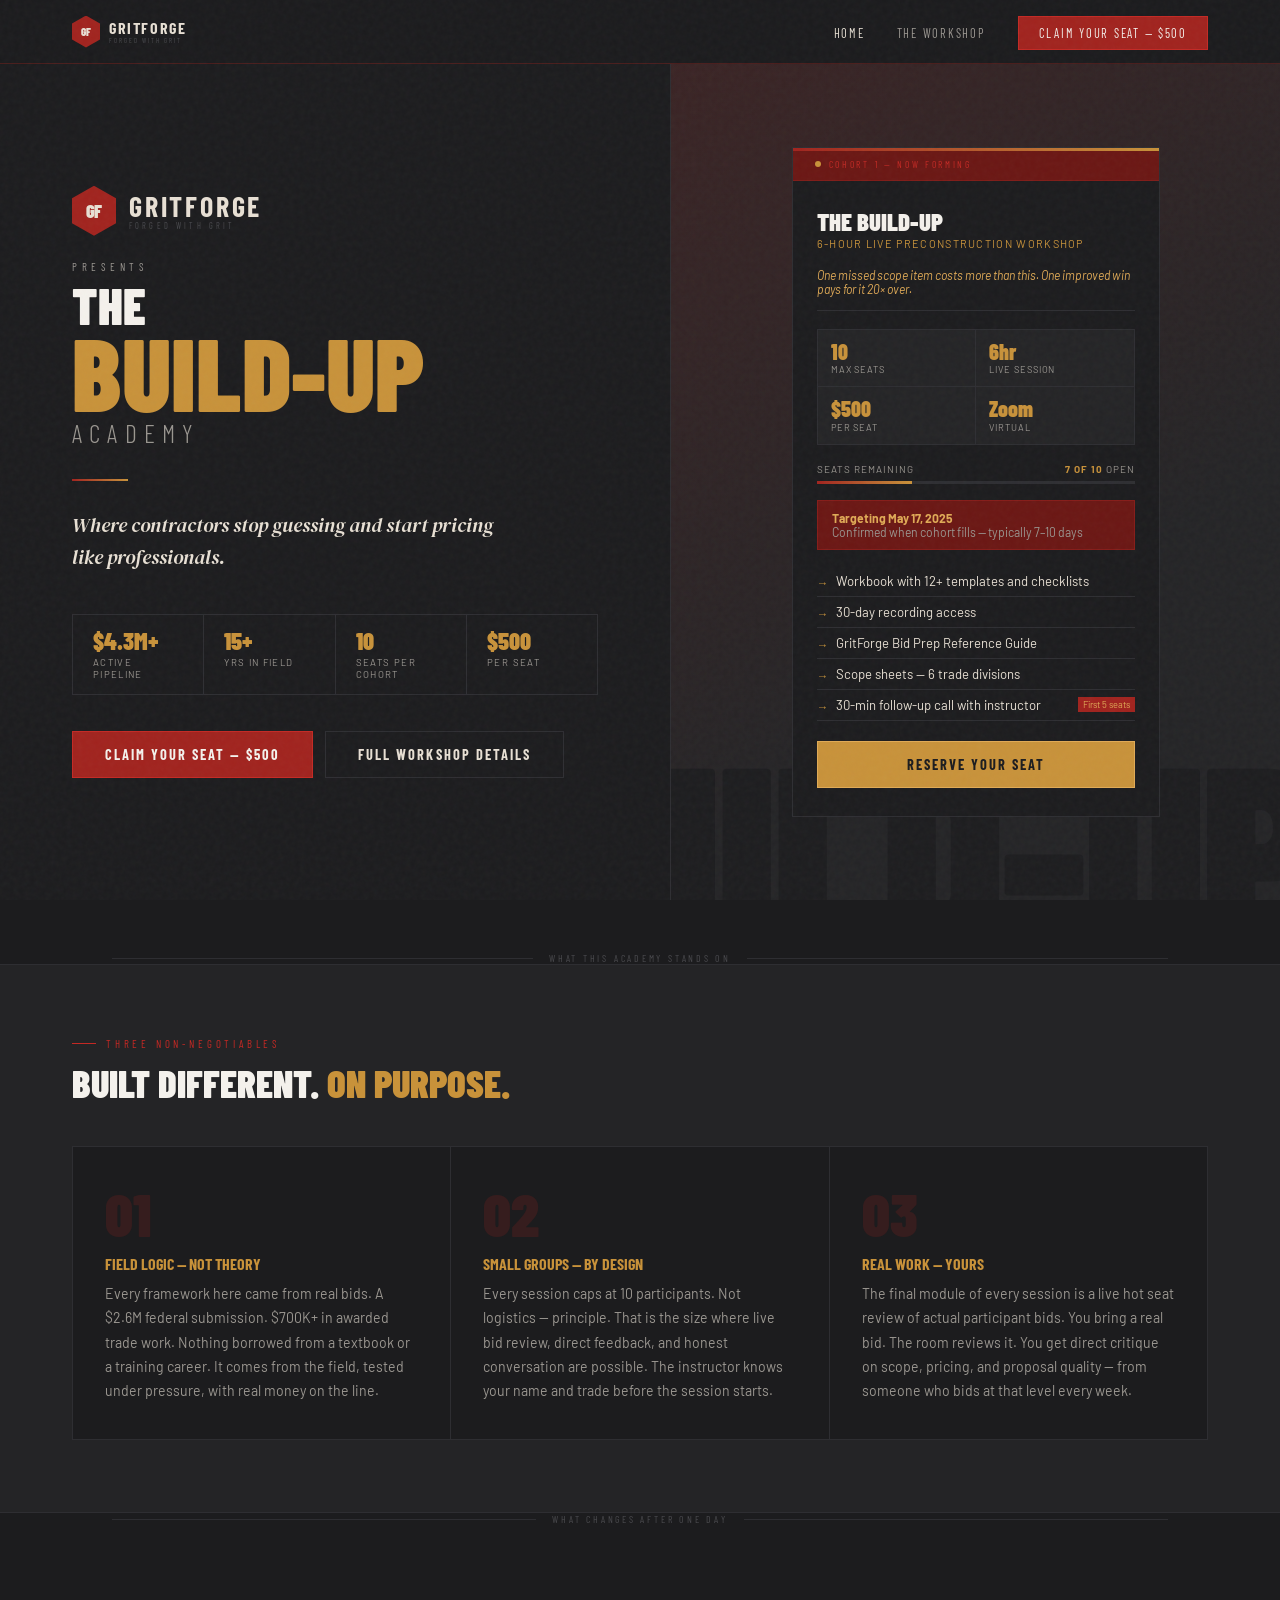
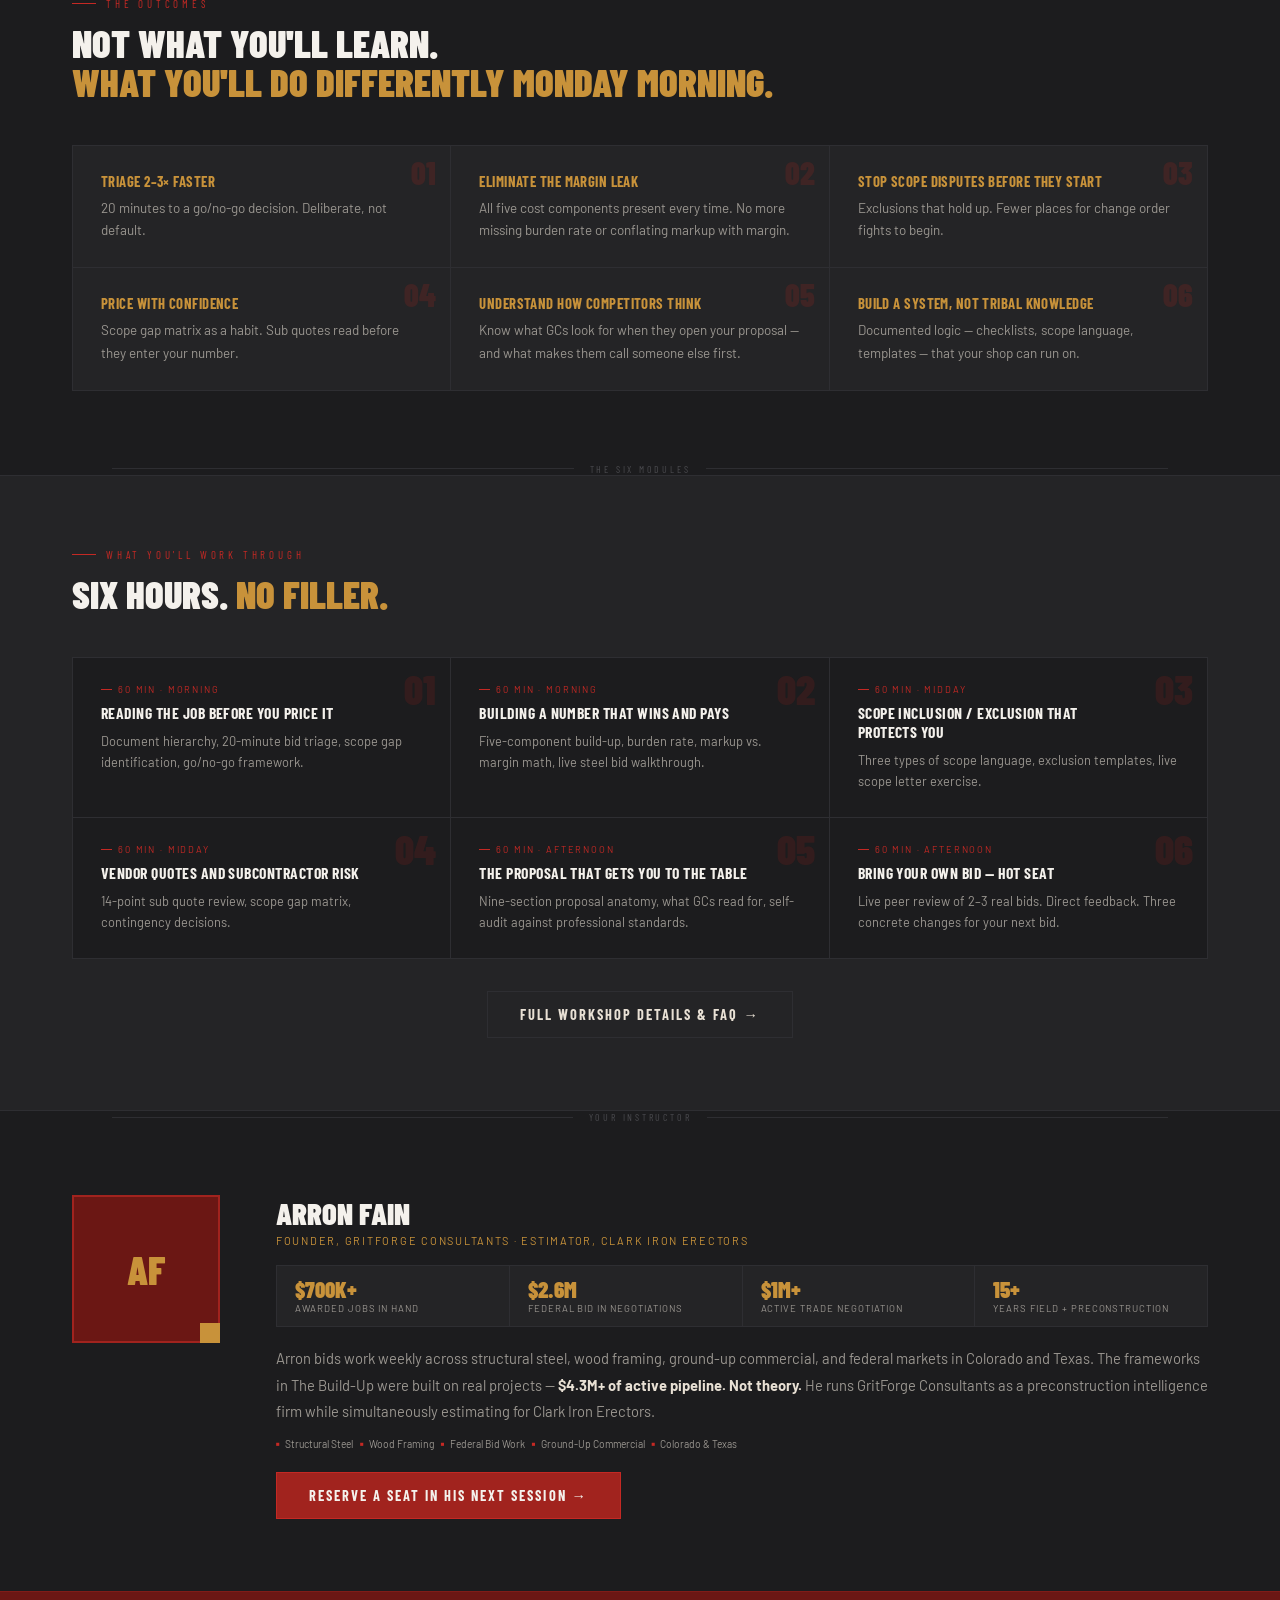
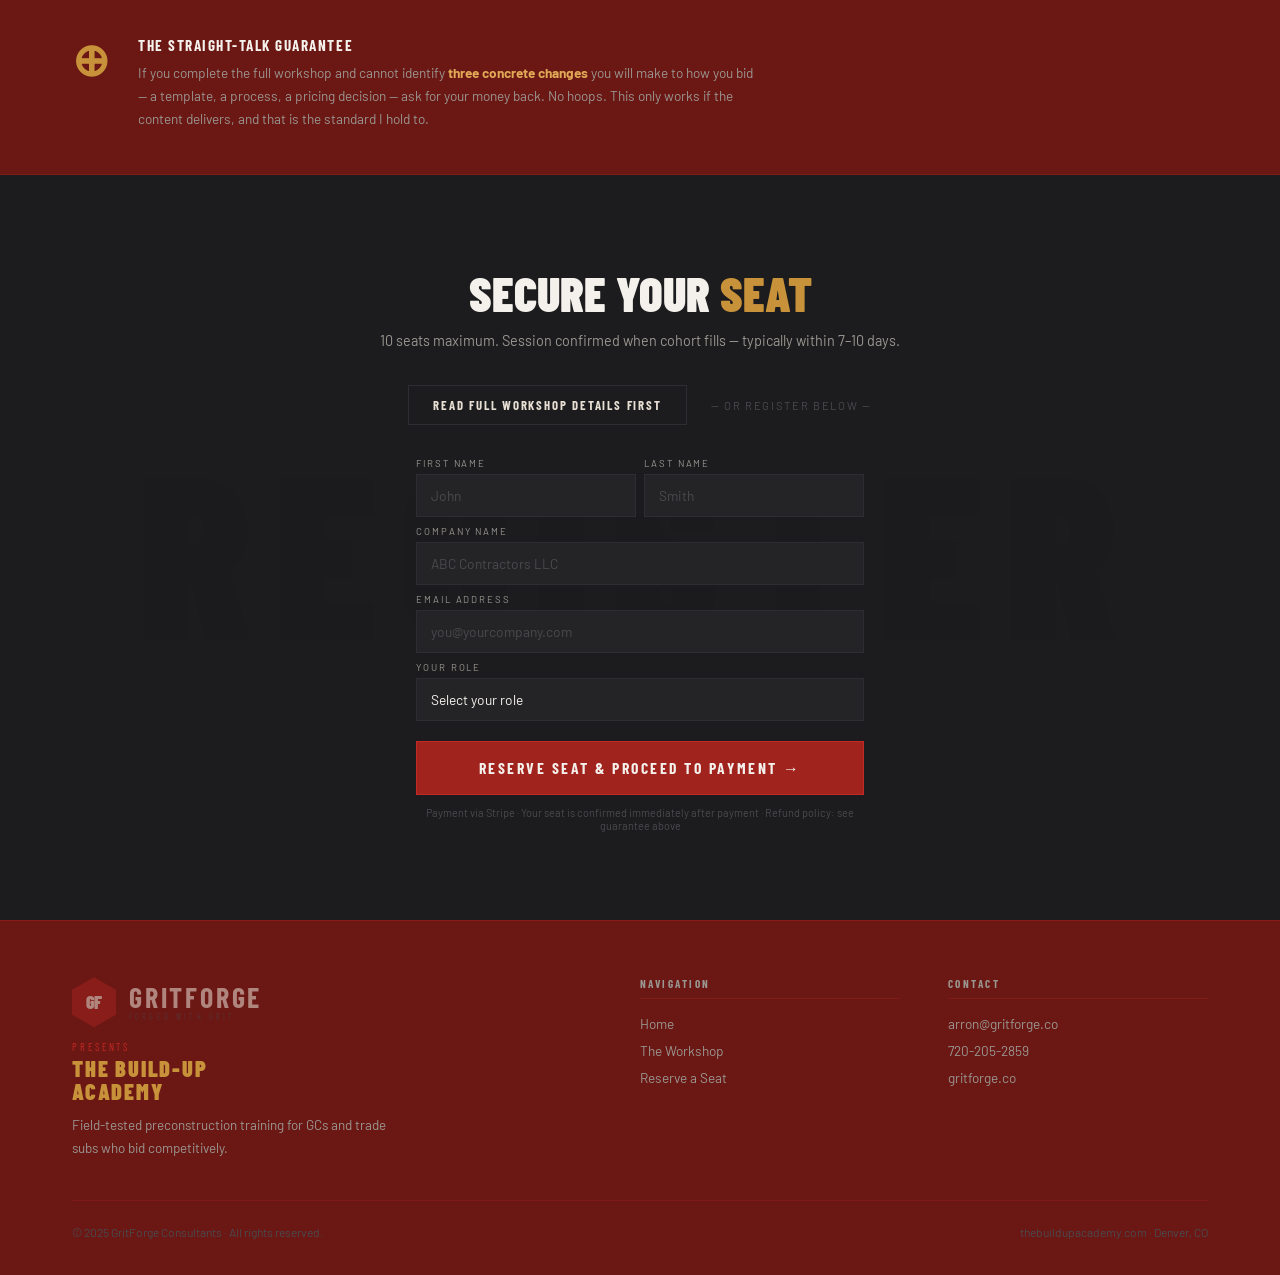
==== index.html @ 4023abc4 "Replace PNG logo with pure CSS brand lockup site-wide - Hero, nav, and footer now use CSS hex mark +" ====
<!DOCTYPE html>
<html lang="en">
<head>
<meta charset="UTF-8">
<meta name="viewport" content="width=device-width, initial-scale=1.0">
<title>The Build-Up Academy — GritForge Presents</title>
<meta name="description" content="Where contractors stop guessing and start pricing like professionals. Field-tested preconstruction training. 10 seats. Cohort 1 forming now.">
<link rel="canonical" href="https://thebuildupacademy.com/">
<!-- Open Graph -->
<meta property="og:type" content="website">
<meta property="og:url" content="https://thebuildupacademy.com/">
<meta property="og:site_name" content="The Build-Up Academy">
<meta property="og:title" content="The Build-Up Academy — GritForge Presents">
<meta property="og:description" content="Where contractors stop guessing and start pricing like professionals. Field-tested preconstruction training. 10 seats. Cohort 1 forming now.">
<meta property="og:image" content="https://thebuildupacademy.com/GF_Logo_v3.png">
<!-- Twitter Card -->
<meta name="twitter:card" content="summary_large_image">
<meta name="twitter:title" content="The Build-Up Academy — GritForge Presents">
<meta name="twitter:description" content="Where contractors stop guessing and start pricing like professionals. 10 seats. $500. Cohort 1 forming now.">
<meta name="twitter:image" content="https://thebuildupacademy.com/GF_Logo_v3.png">
<link rel="stylesheet" href="style.css">
<style>

/* ══ HERO ══════════════════════════════════════════════════ */

.hero {
  min-height: calc(100vh - var(--nav-h));
  display: grid;
  grid-template-columns: 1.1fr 1fr;
  position: relative;
  overflow: hidden;
}

.hero-left {
  padding: 80px var(--pad) 80px;
  display: flex;
  flex-direction: column;
  justify-content: center;
  position: relative;
  z-index: 2;
}

.brand-lockup {
  display: inline-flex;
  align-items: center;
  gap: 13px;
  margin-bottom: 24px;
  opacity: 0.68;
}
.gf-hex {
  width: 44px;
  height: 50px;
  background: var(--maroon);
  clip-path: polygon(50% 0%, 100% 25%, 100% 75%, 50% 100%, 0% 75%, 0% 25%);
  display: flex;
  align-items: center;
  justify-content: center;
  flex-shrink: 0;
}
.gf-hex span {
  font-family: var(--font-display);
  font-weight: 900;
  font-size: 1.15rem;
  color: var(--bone);
  letter-spacing: -0.02em;
}
.gf-wordmark {
  display: flex;
  flex-direction: column;
  gap: 2px;
  line-height: 1;
}
.gf-wordmark .gw-name {
  font-family: var(--font-display);
  font-weight: 700;
  font-size: 1.75rem;
  letter-spacing: 0.1em;
  color: var(--bone);
  text-transform: uppercase;
}
.gf-wordmark .gw-sub {
  font-family: var(--font-display);
  font-size: 0.52rem;
  letter-spacing: 0.38em;
  color: var(--iron);
  text-transform: uppercase;
}

.gf-presents {
  font-family: var(--font-display);
  font-size: 0.68rem;
  letter-spacing: 0.42em;
  text-transform: uppercase;
  color: var(--fog);
  margin-bottom: 10px;
}

.hero-title {
  font-family: var(--font-display);
  font-weight: 900;
  text-transform: uppercase;
  line-height: 0.87;
  color: var(--cream);
  margin-bottom: 6px;
}
.hero-title .the  { font-size: clamp(2rem, 4vw, 3.8rem); display: block; }
.hero-title .name { font-size: clamp(4.5rem, 8vw, 7.5rem); display: block; color: var(--amber); }
.hero-title .acad {
  font-size: clamp(1.1rem, 2vw, 1.8rem);
  display: block;
  color: var(--fog);
  font-weight: 300;
  letter-spacing: 0.28em;
  margin-top: 6px;
}

.hero-rule {
  width: 56px;
  height: 2px;
  background: linear-gradient(90deg, var(--maroon), var(--amber));
  margin: 28px 0;
}

.hero-tagline {
  font-family: var(--font-serif);
  font-style: italic;
  font-size: clamp(1.05rem, 1.55vw, 1.3rem);
  color: var(--bone);
  line-height: 1.65;
  max-width: 440px;
  margin-bottom: 40px;
}

.hero-proof {
  display: flex;
  gap: 0;
  border: 1px solid var(--steel-light);
  margin-bottom: 36px;
}
.proof-item {
  padding: 14px 20px;
  border-right: 1px solid var(--steel-light);
  flex: 1;
}
.proof-item:last-child { border-right: none; }
.proof-n {
  font-family: var(--font-display);
  font-weight: 900;
  font-size: 1.5rem;
  color: var(--amber);
  line-height: 1;
  display: block;
}
.proof-l {
  font-size: 0.6rem;
  letter-spacing: 0.14em;
  color: var(--fog);
  text-transform: uppercase;
  margin-top: 3px;
  display: block;
}

.hero-actions { display: flex; gap: 12px; flex-wrap: wrap; }

/* Hero right — workshop card */
.hero-right {
  background: var(--steel-mid);
  border-left: 1px solid var(--steel-light);
  display: flex;
  align-items: center;
  justify-content: center;
  position: relative;
  overflow: hidden;
}
.hero-right::before {
  content: '';
  position: absolute;
  inset: 0;
  background: linear-gradient(145deg, rgba(161,35,30,0.18) 0%, transparent 65%);
}
.hero-right::after {
  content: 'THE\ABUILD-UP';
  white-space: pre;
  position: absolute;
  font-family: var(--font-display);
  font-weight: 900;
  font-size: 20vw;
  color: rgba(28, 28, 30, 0.85);
  bottom: -4vw;
  right: -3vw;
  line-height: 0.82;
  letter-spacing: -0.02em;
  pointer-events: none;
  text-transform: uppercase;
}

.workshop-card {
  background: var(--steel);
  border: 1px solid var(--steel-light);
  width: 368px;
  position: relative;
  z-index: 2;
}
.workshop-card::before {
  content: '';
  position: absolute;
  top: 0; left: 0; right: 0;
  height: 3px;
  background: linear-gradient(90deg, var(--maroon), var(--amber));
}
.wc-tag {
  background: var(--maroon-dark);
  padding: 10px 22px;
  font-family: var(--font-display);
  font-size: 0.6rem;
  letter-spacing: 0.28em;
  color: var(--maroon-light);
  text-transform: uppercase;
  border-bottom: 1px solid rgba(161,35,30,0.4);
  display: flex;
  align-items: center;
  gap: 8px;
}
.wc-tag .live-dot {
  width: 6px; height: 6px;
  background: var(--amber);
  border-radius: 50%;
  animation: pulse 1.8s infinite;
}

.wc-body { padding: 28px 24px; }
.wc-title {
  font-family: var(--font-display);
  font-weight: 900;
  font-size: 1.55rem;
  text-transform: uppercase;
  color: var(--cream);
  line-height: 1;
  margin-bottom: 3px;
}
.wc-sub {
  font-size: 0.68rem;
  letter-spacing: 0.12em;
  color: var(--amber);
  text-transform: uppercase;
  margin-bottom: 18px;
}

.wc-stats {
  display: grid;
  grid-template-columns: 1fr 1fr;
  gap: 1px;
  background: var(--steel-light);
  border: 1px solid var(--steel-light);
  margin-bottom: 18px;
}
.wcs { background: var(--steel-mid); padding: 11px 13px; }
.wcs-n { font-family: var(--font-display); font-weight: 900; font-size: 1.35rem; color: var(--amber); line-height: 1; }
.wcs-l { font-size: 0.58rem; letter-spacing: 0.1em; color: var(--fog); text-transform: uppercase; margin-top: 2px; }

.meter { margin-bottom: 16px; }
.meter-lbl { display: flex; justify-content: space-between; font-size: 0.62rem; letter-spacing: 0.1em; color: var(--fog); text-transform: uppercase; margin-bottom: 6px; }
.meter-lbl strong { color: var(--amber); }
.meter-bar { height: 3px; background: var(--steel-light); position: relative; }
.meter-fill { position: absolute; left: 0; top: 0; height: 100%; width: 0; background: linear-gradient(90deg, var(--maroon), var(--amber)); transition: width 1.2s ease 0.6s; }

.wc-date {
  background: var(--maroon-dark);
  padding: 10px 14px;
  margin-bottom: 16px;
  border: 1px solid rgba(161,35,30,0.5);
  font-size: 0.76rem;
  color: var(--fog);
}
.wc-date strong { color: var(--amber-light); display: block; }

.includes { list-style: none; margin-bottom: 20px; }
.includes li {
  padding: 7px 0;
  border-bottom: 1px solid var(--steel-light);
  font-size: 0.82rem;
  color: var(--bone);
  display: flex;
  align-items: flex-start;
  gap: 8px;
}
.includes li::before { content: '→'; color: var(--amber); font-size: 0.72rem; flex-shrink: 0; margin-top: 2px; }
.badge { font-size: 0.58rem; background: var(--maroon); color: var(--amber-light); padding: 2px 5px; margin-left: auto; flex-shrink: 0; }

.wc-hook {
  font-size: 0.76rem;
  color: var(--amber-light);
  font-style: italic;
  margin-bottom: 18px;
  padding-bottom: 14px;
  border-bottom: 1px solid var(--steel-light);
}

/* ══ PILLARS ═══════════════════════════════════════════════ */

.pillars {
  background: var(--steel-mid);
  border-top: 1px solid var(--steel-light);
  border-bottom: 1px solid var(--steel-light);
  padding: 72px var(--pad);
}
.pillars-inner { max-width: var(--max-w); margin: 0 auto; }
.pillars-grid {
  display: grid;
  grid-template-columns: repeat(3, 1fr);
  gap: 1px;
  background: var(--steel-light);
  border: 1px solid var(--steel-light);
  margin-top: 44px;
}
.pillar { background: var(--steel); padding: 36px 32px; position: relative; overflow: hidden; }
.pillar::after {
  content: '';
  position: absolute;
  bottom: 0; left: 0; right: 0;
  height: 2px;
  background: transparent;
  transition: background 0.3s;
}
.pillar:hover::after { background: linear-gradient(90deg, var(--maroon), var(--amber)); }
.pillar-num { font-family: var(--font-display); font-weight: 900; font-size: 3.8rem; color: rgba(161,35,30,0.2); line-height: 1; margin-bottom: 10px; }
.pillar-title { font-family: var(--font-display); font-weight: 700; font-size: 1rem; text-transform: uppercase; color: var(--amber); margin-bottom: 9px; }
.pillar-desc { font-size: 0.88rem; color: var(--fog); line-height: 1.72; }

/* ══ TRANSFORMATION ═════════════════════════════════════════ */

.transform { padding: 72px var(--pad); }
.transform-inner { max-width: var(--max-w); margin: 0 auto; }
.t-grid {
  display: grid;
  grid-template-columns: repeat(3, 1fr);
  gap: 1px;
  background: var(--steel-light);
  border: 1px solid var(--steel-light);
  margin-top: 44px;
}
.t-item { background: var(--steel-mid); padding: 26px 28px; position: relative; }
.t-num { font-family: var(--font-display); font-weight: 900; font-size: 2rem; color: rgba(161,35,30,0.22); position: absolute; top: 10px; right: 14px; line-height: 1; }
.t-title { font-family: var(--font-display); font-weight: 700; font-size: 0.92rem; text-transform: uppercase; color: var(--amber); margin-bottom: 7px; letter-spacing: 0.03em; }
.t-desc { font-size: 0.84rem; color: var(--fog); line-height: 1.65; }

/* ══ CURRICULUM ════════════════════════════════════════════ */

.curriculum { padding: 72px var(--pad); background: var(--steel-mid); border-top: 1px solid var(--steel-light); border-bottom: 1px solid var(--steel-light); }
.curriculum-inner { max-width: var(--max-w); margin: 0 auto; }
.mod-grid {
  display: grid;
  grid-template-columns: 1fr 1fr 1fr;
  gap: 1px;
  background: var(--steel-light);
  border: 1px solid var(--steel-light);
  margin-top: 44px;
}
.mod { background: var(--steel); padding: 26px 28px; position: relative; transition: background 0.2s; }
.mod:hover { background: var(--steel-light); }
.mod-n { font-family: var(--font-display); font-weight: 900; font-size: 2.6rem; color: rgba(161,35,30,0.18); position: absolute; top: 10px; right: 14px; line-height: 1; }
.mod-time { font-size: 0.58rem; letter-spacing: 0.2em; color: var(--maroon-light); text-transform: uppercase; margin-bottom: 8px; display: flex; align-items: center; gap: 6px; }
.mod-time::before { content: ''; width: 11px; height: 1px; background: var(--maroon-light); }
.mod-title { font-family: var(--font-display); font-weight: 700; font-size: 0.98rem; text-transform: uppercase; color: var(--cream); margin-bottom: 9px; max-width: calc(100% - 40px); letter-spacing: 0.03em; }
.mod-desc { font-size: 0.8rem; color: var(--fog); line-height: 1.6; }

/* ══ INSTRUCTOR ════════════════════════════════════════════ */

.instructor { padding: 72px var(--pad); }
.instructor-inner {
  max-width: var(--max-w);
  margin: 0 auto;
  display: grid;
  grid-template-columns: auto 1fr;
  gap: 56px;
  align-items: start;
}
.av {
  width: 148px; height: 148px;
  background: var(--maroon-dark);
  border: 2px solid var(--maroon);
  display: flex;
  align-items: center;
  justify-content: center;
  font-family: var(--font-display);
  font-weight: 900;
  font-size: 2.5rem;
  color: var(--amber);
  position: relative;
  flex-shrink: 0;
}
.av::after {
  content: '';
  position: absolute;
  bottom: -2px; right: -2px;
  width: 20px; height: 20px;
  background: var(--amber);
}
.av-name { font-family: var(--font-display); font-weight: 900; font-size: 1.9rem; text-transform: uppercase; color: var(--cream); margin-bottom: 3px; }
.av-role { font-size: 0.68rem; letter-spacing: 0.16em; color: var(--amber); text-transform: uppercase; margin-bottom: 18px; }
.av-creds {
  display: flex;
  gap: 1px;
  background: var(--steel-light);
  border: 1px solid var(--steel-light);
  margin-bottom: 18px;
}
.av-cred { background: var(--steel-mid); padding: 12px 18px; flex: 1; }
.av-cred-n { font-family: var(--font-display); font-weight: 900; font-size: 1.4rem; color: var(--amber); line-height: 1; }
.av-cred-l { font-size: 0.6rem; letter-spacing: 0.1em; color: var(--fog); text-transform: uppercase; margin-top: 2px; }
.av-bio { font-size: 0.92rem; color: var(--fog); line-height: 1.78; margin-bottom: 14px; }
.av-bio strong { color: var(--bone); }
.tags { display: flex; flex-wrap: wrap; gap: 7px; margin-bottom: 22px; }
.tag { font-size: 0.64rem; color: var(--fog); display: flex; align-items: center; gap: 5px; }
.tag::before { content: '■'; color: var(--maroon-light); font-size: 0.4rem; }

/* ══ GUARANTEE ══════════════════════════════════════════════ */

.guarantee {
  padding: 44px var(--pad);
  background: var(--maroon-dark);
  border-top: 1px solid rgba(161,35,30,0.4);
  border-bottom: 1px solid rgba(161,35,30,0.4);
  display: flex;
  align-items: flex-start;
  gap: 28px;
}
.g-icon { font-family: var(--font-display); font-weight: 900; font-size: 2.8rem; color: var(--amber); line-height: 1; flex-shrink: 0; }
.g-title { font-family: var(--font-display); font-weight: 700; font-size: 0.95rem; text-transform: uppercase; letter-spacing: 0.1em; color: var(--cream); margin-bottom: 7px; }
.g-text { font-size: 0.85rem; color: var(--fog); line-height: 1.7; max-width: 620px; }
.g-text strong { color: var(--amber-light); }

/* ══ REGISTER ═══════════════════════════════════════════════ */

.reg {
  padding: 88px var(--pad);
  text-align: center;
  position: relative;
  overflow: hidden;
}
.reg::before {
  content: 'REGISTER';
  position: absolute;
  font-family: var(--font-display);
  font-weight: 900;
  font-size: 18vw;
  color: rgba(28, 28, 30, 0.65);
  top: 50%; left: 50%;
  transform: translate(-50%, -50%);
  pointer-events: none;
  white-space: nowrap;
  letter-spacing: 0.1em;
}
.reg-title { font-family: var(--font-display); font-weight: 900; font-size: clamp(2rem, 3.8vw, 3.2rem); text-transform: uppercase; color: var(--cream); position: relative; z-index: 2; margin-bottom: 10px; }
.reg-title .a { color: var(--amber); }
.reg-sub { font-size: 0.9rem; color: var(--fog); position: relative; z-index: 2; margin-bottom: 36px; }

.reg-or-full {
  display: flex;
  align-items: center;
  justify-content: center;
  gap: 24px;
  position: relative;
  z-index: 2;
  margin-bottom: 32px;
  flex-wrap: wrap;
}
.reg-or-full .or-divider {
  font-size: 0.7rem;
  letter-spacing: 0.15em;
  color: var(--iron);
  text-transform: uppercase;
}

.form { max-width: 448px; margin: 0 auto; position: relative; z-index: 2; }
.row { display: grid; grid-template-columns: 1fr 1fr; gap: 8px; margin-bottom: 8px; }
.field { display: flex; flex-direction: column; text-align: left; }
.field.full { grid-column: 1/-1; }
.field label { font-size: 0.6rem; letter-spacing: 0.2em; color: var(--fog); text-transform: uppercase; margin-bottom: 5px; }
.field input, .field select {
  background: var(--steel-mid);
  border: 1px solid var(--steel-light);
  color: var(--cream);
  padding: 12px 14px;
  font-family: var(--font-body);
  font-size: 0.86rem;
  outline: none;
  transition: border-color 0.2s;
  appearance: none;
}
.field input:focus, .field select:focus { border-color: var(--maroon-light); }
.field input::placeholder { color: var(--iron); }
.field select option { background: var(--steel-mid); }
.sub-btn {
  width: 100%;
  background: var(--maroon);
  color: var(--cream);
  border: 1px solid var(--maroon-light);
  padding: 16px;
  font-family: var(--font-display);
  font-weight: 700;
  font-size: 0.98rem;
  letter-spacing: 0.16em;
  text-transform: uppercase;
  cursor: pointer;
  margin-top: 12px;
  transition: all 0.2s;
}
.sub-btn:hover { background: var(--maroon-light); color: var(--amber-light); }
.form-note { font-size: 0.68rem; color: var(--iron); margin-top: 11px; }

/* ══ RESPONSIVE ════════════════════════════════════════════ */

@media (max-width: 1000px) {
  .hero { grid-template-columns: 1fr; }
  .hero-left { padding: 52px 20px; }
  .hero-right { display: none; }
  .pillars, .transform, .curriculum, .instructor, .reg { padding: 52px 20px; }
  .guarantee { padding: 36px 20px; flex-direction: column; }
  .pillars-grid, .t-grid, .mod-grid { grid-template-columns: 1fr; }
  .instructor-inner { grid-template-columns: 1fr; gap: 28px; }
  .av { width: 88px; height: 88px; font-size: 1.7rem; }
  .av-creds { flex-wrap: wrap; }
  .row { grid-template-columns: 1fr; }
  .hero-proof { flex-wrap: wrap; }
  .proof-item { border-right: none; border-bottom: 1px solid var(--steel-light); }
}
</style>
</head>
<body>

<!-- NAV -->
<nav class="site-nav">
  <a href="index.html" class="nav-logo">
    <div class="nav-hex"><span>GF</span></div>
    <div class="nav-wordmark">
      <span class="nw-name">GritForge</span>
      <span class="nw-sub">Forged with Grit</span>
    </div>
  </a>
  <ul class="nav-links">
    <li><a href="index.html" class="active">Home</a></li>
    <li><a href="workshop.html">The Workshop</a></li>
    <li><a href="workshop.html#register" class="nav-cta">Claim Your Seat — $500</a></li>
  </ul>
</nav>

<!-- HERO -->
<section class="hero">
  <div class="hero-left">
    <div class="brand-lockup fade d1">
      <div class="gf-hex"><span>GF</span></div>
      <div class="gf-wordmark">
        <span class="gw-name">GritForge</span>
        <span class="gw-sub">Forged with Grit</span>
      </div>
    </div>
    <div class="gf-presents fade d2">Presents</div>
    <h1 class="hero-title">
      <span class="the fade d3">The</span>
      <span class="name fade d3">Build-Up</span>
      <span class="acad fade d3">Academy</span>
    </h1>
    <div class="hero-rule fade d3"></div>
    <p class="hero-tagline fade d4">
      Where contractors stop guessing and start pricing like professionals.
    </p>
    <div class="hero-proof fade d4">
      <div class="proof-item"><span class="proof-n">$4.3M+</span><span class="proof-l">Active Pipeline</span></div>
      <div class="proof-item"><span class="proof-n">15+</span><span class="proof-l">Yrs in Field</span></div>
      <div class="proof-item"><span class="proof-n">10</span><span class="proof-l">Seats Per Cohort</span></div>
      <div class="proof-item"><span class="proof-n">$500</span><span class="proof-l">Per Seat</span></div>
    </div>
    <div class="hero-actions fade d5">
      <a href="workshop.html#register" class="btn btn-primary">Claim Your Seat — $500</a>
      <a href="workshop.html" class="btn btn-ghost">Full Workshop Details</a>
    </div>
  </div>

  <div class="hero-right">
    <div class="workshop-card fade d3">
      <div class="wc-tag">
        <span class="live-dot"></span>
        Cohort 1 — Now Forming
      </div>
      <div class="wc-body">
        <div class="wc-title">The Build-Up</div>
        <div class="wc-sub">6-Hour Live Preconstruction Workshop</div>
        <p class="wc-hook">One missed scope item costs more than this. One improved win pays for it 20× over.</p>
        <div class="wc-stats">
          <div class="wcs"><div class="wcs-n">10</div><div class="wcs-l">Max Seats</div></div>
          <div class="wcs"><div class="wcs-n">6hr</div><div class="wcs-l">Live Session</div></div>
          <div class="wcs"><div class="wcs-n">$500</div><div class="wcs-l">Per Seat</div></div>
          <div class="wcs"><div class="wcs-n">Zoom</div><div class="wcs-l">Virtual</div></div>
        </div>
        <div class="meter">
          <div class="meter-lbl"><span>Seats Remaining</span><span><strong>7 of 10</strong> open</span></div>
          <div class="meter-bar"><div class="meter-fill" id="mf"></div></div>
        </div>
        <div class="wc-date">
          <strong>Targeting May 17, 2025</strong>
          Confirmed when cohort fills — typically 7–10 days
        </div>
        <ul class="includes">
          <li>Workbook with 12+ templates and checklists</li>
          <li>30-day recording access</li>
          <li>GritForge Bid Prep Reference Guide</li>
          <li>Scope sheets — 6 trade divisions</li>
          <li><span>30-min follow-up call with instructor</span><span class="badge">First 5 seats</span></li>
        </ul>
        <a href="workshop.html#register" class="btn btn-amber" style="width:100%;text-align:center;display:block;">Reserve Your Seat</a>
      </div>
    </div>
  </div>
</section>

<!-- PILLARS -->
<div class="divider" style="padding:0 var(--pad);max-width:var(--max-w);margin:52px auto 0;">
  <div class="line"></div><div class="lbl">What This Academy Stands On</div><div class="line"></div>
</div>
<section class="pillars">
  <div class="pillars-inner">
    <div class="eyebrow">Three Non-Negotiables</div>
    <h2 class="section-title">Built different.<span class="a"> On purpose.</span></h2>
    <div class="pillars-grid">
      <div class="pillar reveal">
        <div class="pillar-num">01</div>
        <div class="pillar-title">Field Logic — Not Theory</div>
        <p class="pillar-desc">Every framework here came from real bids. A $2.6M federal submission. $700K+ in awarded trade work. Nothing borrowed from a textbook or a training career. It comes from the field, tested under pressure, with real money on the line.</p>
      </div>
      <div class="pillar reveal">
        <div class="pillar-num">02</div>
        <div class="pillar-title">Small Groups — By Design</div>
        <p class="pillar-desc">Every session caps at 10 participants. Not logistics — principle. That is the size where live bid review, direct feedback, and honest conversation are possible. The instructor knows your name and trade before the session starts.</p>
      </div>
      <div class="pillar reveal">
        <div class="pillar-num">03</div>
        <div class="pillar-title">Real Work — Yours</div>
        <p class="pillar-desc">The final module of every session is a live hot seat review of actual participant bids. You bring a real bid. The room reviews it. You get direct critique on scope, pricing, and proposal quality — from someone who bids at that level every week.</p>
      </div>
    </div>
  </div>
</section>

<!-- TRANSFORMATION -->
<div class="divider" style="padding:0 var(--pad);max-width:var(--max-w);margin:0 auto;">
  <div class="line"></div><div class="lbl">What Changes After One Day</div><div class="line"></div>
</div>
<section class="transform">
  <div class="transform-inner">
    <div class="eyebrow">The Outcomes</div>
    <h2 class="section-title">Not what you'll learn.<br><span class="a">What you'll do differently Monday morning.</span></h2>
    <div class="t-grid">
      <div class="t-item reveal"><div class="t-num">01</div><div class="t-title">Triage 2–3× Faster</div><div class="t-desc">20 minutes to a go/no-go decision. Deliberate, not default.</div></div>
      <div class="t-item reveal"><div class="t-num">02</div><div class="t-title">Eliminate the Margin Leak</div><div class="t-desc">All five cost components present every time. No more missing burden rate or conflating markup with margin.</div></div>
      <div class="t-item reveal"><div class="t-num">03</div><div class="t-title">Stop Scope Disputes Before They Start</div><div class="t-desc">Exclusions that hold up. Fewer places for change order fights to begin.</div></div>
      <div class="t-item reveal"><div class="t-num">04</div><div class="t-title">Price With Confidence</div><div class="t-desc">Scope gap matrix as a habit. Sub quotes read before they enter your number.</div></div>
      <div class="t-item reveal"><div class="t-num">05</div><div class="t-title">Understand How Competitors Think</div><div class="t-desc">Know what GCs look for when they open your proposal — and what makes them call someone else first.</div></div>
      <div class="t-item reveal"><div class="t-num">06</div><div class="t-title">Build a System, Not Tribal Knowledge</div><div class="t-desc">Documented logic — checklists, scope language, templates — that your shop can run on.</div></div>
    </div>
  </div>
</section>

<!-- CURRICULUM -->
<div class="divider" style="padding:0 var(--pad);max-width:var(--max-w);margin:0 auto;">
  <div class="line"></div><div class="lbl">The Six Modules</div><div class="line"></div>
</div>
<section class="curriculum">
  <div class="curriculum-inner">
    <div class="eyebrow">What You'll Work Through</div>
    <h2 class="section-title">Six hours.<span class="a"> No filler.</span></h2>
    <div class="mod-grid">
      <div class="mod reveal"><div class="mod-n">01</div><div class="mod-time">60 min · Morning</div><div class="mod-title">Reading the Job Before You Price It</div><p class="mod-desc">Document hierarchy, 20-minute bid triage, scope gap identification, go/no-go framework.</p></div>
      <div class="mod reveal"><div class="mod-n">02</div><div class="mod-time">60 min · Morning</div><div class="mod-title">Building a Number That Wins and Pays</div><p class="mod-desc">Five-component build-up, burden rate, markup vs. margin math, live steel bid walkthrough.</p></div>
      <div class="mod reveal"><div class="mod-n">03</div><div class="mod-time">60 min · Midday</div><div class="mod-title">Scope Inclusion / Exclusion That Protects You</div><p class="mod-desc">Three types of scope language, exclusion templates, live scope letter exercise.</p></div>
      <div class="mod reveal"><div class="mod-n">04</div><div class="mod-time">60 min · Midday</div><div class="mod-title">Vendor Quotes and Subcontractor Risk</div><p class="mod-desc">14-point sub quote review, scope gap matrix, contingency decisions.</p></div>
      <div class="mod reveal"><div class="mod-n">05</div><div class="mod-time">60 min · Afternoon</div><div class="mod-title">The Proposal That Gets You to the Table</div><p class="mod-desc">Nine-section proposal anatomy, what GCs read for, self-audit against professional standards.</p></div>
      <div class="mod reveal"><div class="mod-n">06</div><div class="mod-time">60 min · Afternoon</div><div class="mod-title">Bring Your Own Bid — Hot Seat</div><p class="mod-desc">Live peer review of 2–3 real bids. Direct feedback. Three concrete changes for your next bid.</p></div>
    </div>
    <div style="text-align:center;margin-top:32px;">
      <a href="workshop.html" class="btn btn-ghost">Full Workshop Details &amp; FAQ →</a>
    </div>
  </div>
</section>

<!-- INSTRUCTOR -->
<div class="divider" style="padding:0 var(--pad);max-width:var(--max-w);margin:0 auto;">
  <div class="line"></div><div class="lbl">Your Instructor</div><div class="line"></div>
</div>
<section class="instructor">
  <div class="instructor-inner reveal">
    <div class="av">AF</div>
    <div>
      <div class="av-name">Arron Fain</div>
      <div class="av-role">Founder, GritForge Consultants · Estimator, Clark Iron Erectors</div>
      <div class="av-creds">
        <div class="av-cred"><div class="av-cred-n">$700K+</div><div class="av-cred-l">Awarded jobs in hand</div></div>
        <div class="av-cred"><div class="av-cred-n">$2.6M</div><div class="av-cred-l">Federal bid in negotiations</div></div>
        <div class="av-cred"><div class="av-cred-n">$1M+</div><div class="av-cred-l">Active trade negotiation</div></div>
        <div class="av-cred"><div class="av-cred-n">15+</div><div class="av-cred-l">Years field + preconstruction</div></div>
      </div>
      <p class="av-bio">Arron bids work weekly across structural steel, wood framing, ground-up commercial, and federal markets in Colorado and Texas. The frameworks in The Build-Up were built on real projects — <strong>$4.3M+ of active pipeline. Not theory.</strong> He runs GritForge Consultants as a preconstruction intelligence firm while simultaneously estimating for Clark Iron Erectors.</p>
      <div class="tags">
        <span class="tag">Structural Steel</span>
        <span class="tag">Wood Framing</span>
        <span class="tag">Federal Bid Work</span>
        <span class="tag">Ground-Up Commercial</span>
        <span class="tag">Colorado &amp; Texas</span>
      </div>
      <a href="workshop.html#register" class="btn btn-primary">Reserve a Seat in His Next Session →</a>
    </div>
  </div>
</section>

<!-- GUARANTEE -->
<section class="guarantee">
  <div class="g-icon">⊕</div>
  <div>
    <div class="g-title">The Straight-Talk Guarantee</div>
    <p class="g-text">If you complete the full workshop and cannot identify <strong>three concrete changes</strong> you will make to how you bid — a template, a process, a pricing decision — ask for your money back. No hoops. This only works if the content delivers, and that is the standard I hold to.</p>
  </div>
</section>

<!-- REGISTER -->
<section class="reg" id="register">
  <h2 class="reg-title">Secure Your <span class="a">Seat</span></h2>
  <p class="reg-sub">10 seats maximum. Session confirmed when cohort fills — typically within 7–10 days.</p>

  <div class="reg-or-full">
    <a href="workshop.html" class="btn btn-ghost" style="font-size:0.8rem;padding:11px 24px;">Read Full Workshop Details First</a>
    <span class="or-divider">— or register below —</span>
  </div>

  <div class="form">
    <div class="row">
      <div class="field"><label>First Name</label><input type="text" placeholder="John"></div>
      <div class="field"><label>Last Name</label><input type="text" placeholder="Smith"></div>
    </div>
    <div class="row">
      <div class="field full"><label>Company Name</label><input type="text" placeholder="ABC Contractors LLC"></div>
    </div>
    <div class="row">
      <div class="field full"><label>Email Address</label><input type="email" placeholder="you@yourcompany.com"></div>
    </div>
    <div class="row">
      <div class="field full">
        <label>Your Role</label>
        <select>
          <option value="" disabled selected>Select your role</option>
          <option>General Contractor / Owner</option>
          <option>Trade Sub / Owner</option>
          <option>Estimator</option>
          <option>Project Manager moving into estimating</option>
          <option>Foreman / Field Sup moving into estimating</option>
          <option>Other</option>
        </select>
      </div>
    </div>
    <button class="sub-btn" onclick="handleReg()">Reserve Seat &amp; Proceed to Payment →</button>
    <p class="form-note">Payment via Stripe · Your seat is confirmed immediately after payment · Refund policy: see guarantee above</p>
  </div>
</section>

<!-- FOOTER -->
<footer class="site-footer">
  <div class="footer-grid">
    <div class="footer-brand-block">
      <div class="brand-lockup" style="opacity:0.55;margin-bottom:14px;">
        <div class="gf-hex"><span>GF</span></div>
        <div class="gf-wordmark">
          <span class="gw-name">GritForge</span>
          <span class="gw-sub">Forged with Grit</span>
        </div>
      </div>
      <div class="fb-presents">Presents</div>
      <div class="fb-name">The Build-Up<br>Academy</div>
      <p>Field-tested preconstruction training for GCs and trade subs who bid competitively.</p>
    </div>
    <div class="footer-col">
      <h4>Navigation</h4>
      <ul>
        <li><a href="index.html">Home</a></li>
        <li><a href="workshop.html">The Workshop</a></li>
        <li><a href="workshop.html#register">Reserve a Seat</a></li>
      </ul>
    </div>
    <div class="footer-col">
      <h4>Contact</h4>
      <ul>
        <li><a href="mailto:arron@gritforge.co">arron@gritforge.co</a></li>
        <li><a href="tel:7202052859">720-205-2859</a></li>
        <li><a href="https://gritforge.co" target="_blank" rel="noopener">gritforge.co</a></li>
      </ul>
    </div>
  </div>
  <div class="footer-bottom">
    <span>© 2025 GritForge Consultants · All rights reserved.</span>
    <span>thebuildupacademy.com · Denver, CO</span>
  </div>
</footer>

<script>
  // Seat meter
  window.addEventListener('load', () => {
    setTimeout(() => {
      const mf = document.getElementById('mf');
      if (mf) mf.style.width = '30%';
    }, 600);
  });

  // Scroll reveal
  const obs = new IntersectionObserver(entries => {
    entries.forEach(e => { if (e.isIntersecting) e.target.classList.add('visible'); });
  }, { threshold: 0.08 });
  document.querySelectorAll('.reveal').forEach(el => obs.observe(el));

  // Form submit
  function handleReg() {
    const fn = document.querySelector('input[placeholder="John"]').value.trim();
    const em = document.querySelector('input[type="email"]').value.trim();
    if (!fn || !em) { alert('Please fill in your name and email.'); return; }
    // window.location.href = 'STRIPE_LINK_HERE';
    alert('Wire in your Stripe Payment Link here.');
  }
</script>
</body>
</html>
---- style.css ----
/* ══════════════════════════════════════════════
   THE BUILD-UP ACADEMY — Shared Stylesheet
   thebuildupacademy.com
   GritForge Official Brand System
   ══════════════════════════════════════════════ */

@import url('https://fonts.googleapis.com/css2?family=Barlow+Condensed:ital,wght@0,300;0,400;0,600;0,700;0,900;1,400&family=Barlow:ital,wght@0,300;0,400;0,500;0,600;1,300;1,400&family=DM+Serif+Display:ital@0;1&display=swap');

:root {
  /* ── OFFICIAL GRITFORGE BRAND COLORS ── */
  --maroon:       #A1231E;   /* Brick Red — primary CTAs, accents, banners */
  --maroon-dark:  #6B1714;   /* Brick Dark — footer, dark panels */
  --maroon-light: #C42924;   /* Brick Light — hover states */

  --steel:        #1C1C1E;   /* Dark Charcoal — primary background (from logo) */
  --steel-mid:    #242426;   /* Charcoal Mid — card backgrounds */
  --steel-light:  #2E2E32;   /* Charcoal Light — borders, dividers */

  --steel-blue:   #6E8AA9;   /* Steel Blue — secondary brand color */
  --iron:         #4A4A4E;   /* Iron — subtle dividers, muted elements */
  --fog:          #9A9690;   /* Warm Gray — from GRITFORGE wordmark tone */

  --bone:         #E8E0D4;   /* Bone/Cream — body text on dark */
  --amber:        #C8923A;   /* Amber/Gold — highlights, hero accent */
  --amber-light:  #E0AA56;   /* Amber Light — hover glow */
  --cream:        #F4F1EC;   /* Cream — bright text */
  --offwhite:     #F0EDE8;
  --mid-gray:     #DDD8D0;
  --dark-gray:    #888079;

  --font-display: 'Barlow Condensed', sans-serif;
  --font-serif:   'DM Serif Display', serif;
  --font-body:    'Barlow', sans-serif;

  --nav-h: 64px;
  --max-w: 1200px;
  --pad:   72px;
}

/* ── RESET ── */
*, *::before, *::after { margin: 0; padding: 0; box-sizing: border-box; }
html { scroll-behavior: smooth; }
body {
  background: var(--steel);
  color: var(--bone);
  font-family: var(--font-body);
  overflow-x: hidden;
  -webkit-font-smoothing: antialiased;
}

/* ── NOISE TEXTURE ── */
body::before {
  content: '';
  position: fixed;
  inset: 0;
  background-image: url("data:image/svg+xml,%3Csvg viewBox='0 0 200 200' xmlns='http://www.w3.org/2000/svg'%3E%3Cfilter id='n'%3E%3CfeTurbulence type='fractalNoise' baseFrequency='0.85' numOctaves='4' stitchTiles='stitch'/%3E%3C/filter%3E%3Crect width='100%25' height='100%25' filter='url(%23n)' opacity='0.035'/%3E%3C/svg%3E");
  pointer-events: none;
  z-index: 9999;
}

/* ── NAV ── */
.site-nav {
  height: var(--nav-h);
  position: sticky;
  top: 0;
  z-index: 100;
  background: rgba(28, 28, 30, 0.96);
  backdrop-filter: blur(10px);
  border-bottom: 1px solid rgba(161, 35, 30, 0.35);
  display: flex;
  align-items: center;
  justify-content: space-between;
  padding: 0 var(--pad);
}

.nav-logo {
  display: inline-flex;
  align-items: center;
  gap: 9px;
  text-decoration: none;
  flex-shrink: 0;
}
.nav-hex {
  width: 28px;
  height: 32px;
  background: var(--maroon);
  clip-path: polygon(50% 0%, 100% 25%, 100% 75%, 50% 100%, 0% 75%, 0% 25%);
  display: flex;
  align-items: center;
  justify-content: center;
  flex-shrink: 0;
}
.nav-hex span {
  font-family: var(--font-display);
  font-weight: 900;
  font-size: 0.7rem;
  color: var(--bone);
  letter-spacing: -0.02em;
}
.nav-wordmark {
  display: flex;
  flex-direction: column;
  gap: 1px;
  line-height: 1;
}
.nav-wordmark .nw-name {
  font-family: var(--font-display);
  font-weight: 700;
  font-size: 1rem;
  letter-spacing: 0.1em;
  color: var(--bone);
  text-transform: uppercase;
}
.nav-wordmark .nw-sub {
  font-family: var(--font-display);
  font-size: 0.42rem;
  letter-spacing: 0.3em;
  color: var(--iron);
  text-transform: uppercase;
}

.nav-links {
  display: flex;
  align-items: center;
  gap: 32px;
  list-style: none;
}
.nav-links a {
  font-family: var(--font-display);
  font-size: 0.78rem;
  letter-spacing: 0.14em;
  text-transform: uppercase;
  color: var(--fog);
  text-decoration: none;
  transition: color 0.2s;
}
.nav-links a:hover,
.nav-links a.active { color: var(--bone); }

.nav-cta {
  background: var(--maroon) !important;
  color: var(--cream) !important;
  padding: 9px 20px;
  border: 1px solid var(--maroon-light);
  transition: all 0.2s !important;
}
.nav-cta:hover {
  background: var(--maroon-light) !important;
  color: var(--amber-light) !important;
}

/* ── FOOTER ── */
.site-footer {
  background: var(--maroon-dark);
  border-top: 1px solid rgba(161, 35, 30, 0.5);
  padding: 56px var(--pad) 36px;
}
.footer-grid {
  display: grid;
  grid-template-columns: 2fr 1fr 1fr;
  gap: 48px;
  max-width: var(--max-w);
  margin: 0 auto 40px;
}
.footer-brand-block .fb-logo {
  height: 32px;
  width: auto;
  display: block;
  margin-bottom: 12px;
  mix-blend-mode: lighten;
}
.footer-brand-block .fb-presents {
  font-family: var(--font-display);
  font-size: 0.65rem;
  letter-spacing: 0.28em;
  color: var(--maroon-light);
  text-transform: uppercase;
  margin-bottom: 4px;
}
.footer-brand-block .fb-name {
  font-family: var(--font-display);
  font-weight: 900;
  font-size: 1.4rem;
  letter-spacing: 0.08em;
  color: var(--amber);
  text-transform: uppercase;
  margin-bottom: 12px;
  line-height: 1;
}
.footer-brand-block p {
  font-size: 0.84rem;
  color: var(--fog);
  line-height: 1.7;
  max-width: 320px;
}
.footer-col h4 {
  font-family: var(--font-display);
  font-weight: 700;
  font-size: 0.7rem;
  letter-spacing: 0.22em;
  text-transform: uppercase;
  color: var(--fog);
  margin-bottom: 14px;
  padding-bottom: 8px;
  border-bottom: 1px solid rgba(161, 35, 30, 0.4);
}
.footer-col ul { list-style: none; }
.footer-col ul li { margin-bottom: 8px; }
.footer-col ul a {
  font-size: 0.85rem;
  color: var(--fog);
  text-decoration: none;
  transition: color 0.2s;
}
.footer-col ul a:hover { color: var(--bone); }
.footer-bottom {
  max-width: var(--max-w);
  margin: 0 auto;
  padding-top: 24px;
  border-top: 1px solid rgba(161, 35, 30, 0.3);
  display: flex;
  justify-content: space-between;
  align-items: center;
  font-size: 0.75rem;
  color: var(--iron);
}
.footer-bottom a { color: var(--iron); text-decoration: none; }
.footer-bottom a:hover { color: var(--fog); }

/* ── SHARED COMPONENTS ── */
.btn {
  display: inline-block;
  font-family: var(--font-display);
  font-weight: 700;
  font-size: 0.9rem;
  letter-spacing: 0.14em;
  text-transform: uppercase;
  text-decoration: none;
  padding: 14px 32px;
  border: 1px solid;
  transition: all 0.2s;
  cursor: pointer;
}
.btn-primary {
  background: var(--maroon);
  color: var(--cream);
  border-color: var(--maroon-light);
}
.btn-primary:hover {
  background: var(--maroon-light);
  color: var(--amber-light);
  transform: translateY(-1px);
}
.btn-ghost {
  background: transparent;
  color: var(--bone);
  border-color: var(--steel-light);
}
.btn-ghost:hover {
  border-color: var(--amber);
  color: var(--amber);
}
.btn-amber {
  background: var(--amber);
  color: var(--steel);
  border-color: var(--amber-light);
}
.btn-amber:hover {
  background: var(--amber-light);
  transform: translateY(-1px);
}

.eyebrow {
  font-family: var(--font-display);
  font-size: 0.68rem;
  letter-spacing: 0.35em;
  text-transform: uppercase;
  color: var(--maroon-light);
  display: flex;
  align-items: center;
  gap: 10px;
  margin-bottom: 14px;
}
.eyebrow::before {
  content: '';
  display: block;
  width: 24px;
  height: 1px;
  background: var(--maroon-light);
}

.section-title {
  font-family: var(--font-display);
  font-weight: 900;
  font-size: clamp(2rem, 3vw, 3rem);
  text-transform: uppercase;
  color: var(--cream);
  line-height: 1;
}
.section-title .a { color: var(--amber); }
.section-title .serif {
  font-family: var(--font-serif);
  font-weight: 400;
  text-transform: none;
  font-style: italic;
  letter-spacing: 0;
}

.divider {
  display: flex;
  align-items: center;
  gap: 16px;
  margin: 56px 0 0;
}
.divider .line { flex: 1; height: 1px; background: var(--steel-light); }
.divider .lbl {
  font-family: var(--font-display);
  font-size: 0.62rem;
  letter-spacing: 0.28em;
  color: var(--iron);
  text-transform: uppercase;
}

hr.amber-rule {
  border: none;
  height: 2px;
  background: linear-gradient(90deg, var(--maroon), var(--amber));
  margin: 8px 0;
}

/* ── FADE IN ANIMATIONS ── */
.fade { opacity: 0; transform: translateY(16px); animation: fadeUp 0.65s ease forwards; }
.d1 { animation-delay: 0.1s; }
.d2 { animation-delay: 0.22s; }
.d3 { animation-delay: 0.36s; }
.d4 { animation-delay: 0.5s; }
.d5 { animation-delay: 0.64s; }
@keyframes fadeUp {
  to { opacity: 1; transform: translateY(0); }
}

/* ── SCROLL REVEAL ── */
.reveal {
  opacity: 0;
  transform: translateY(14px);
  transition: opacity 0.55s ease, transform 0.55s ease;
}
.reveal.visible {
  opacity: 1;
  transform: translateY(0);
}

/* ── SEAT METER ── */
.meter-fill {
  transition: width 1.2s ease 0.6s;
}

/* ── URGENCY BAR PULSE ── */
@keyframes pulse { 0%,100%{opacity:1;transform:scale(1)} 50%{opacity:0.5;transform:scale(0.8)} }

/* ── RESPONSIVE ── */
@media (max-width: 960px) {
  :root { --pad: 20px; }
  .site-nav { padding: 0 20px; }
  .nav-links { display: none; }
  .footer-grid { grid-template-columns: 1fr; gap: 32px; }
  .footer-bottom { flex-direction: column; gap: 8px; text-align: center; }
}
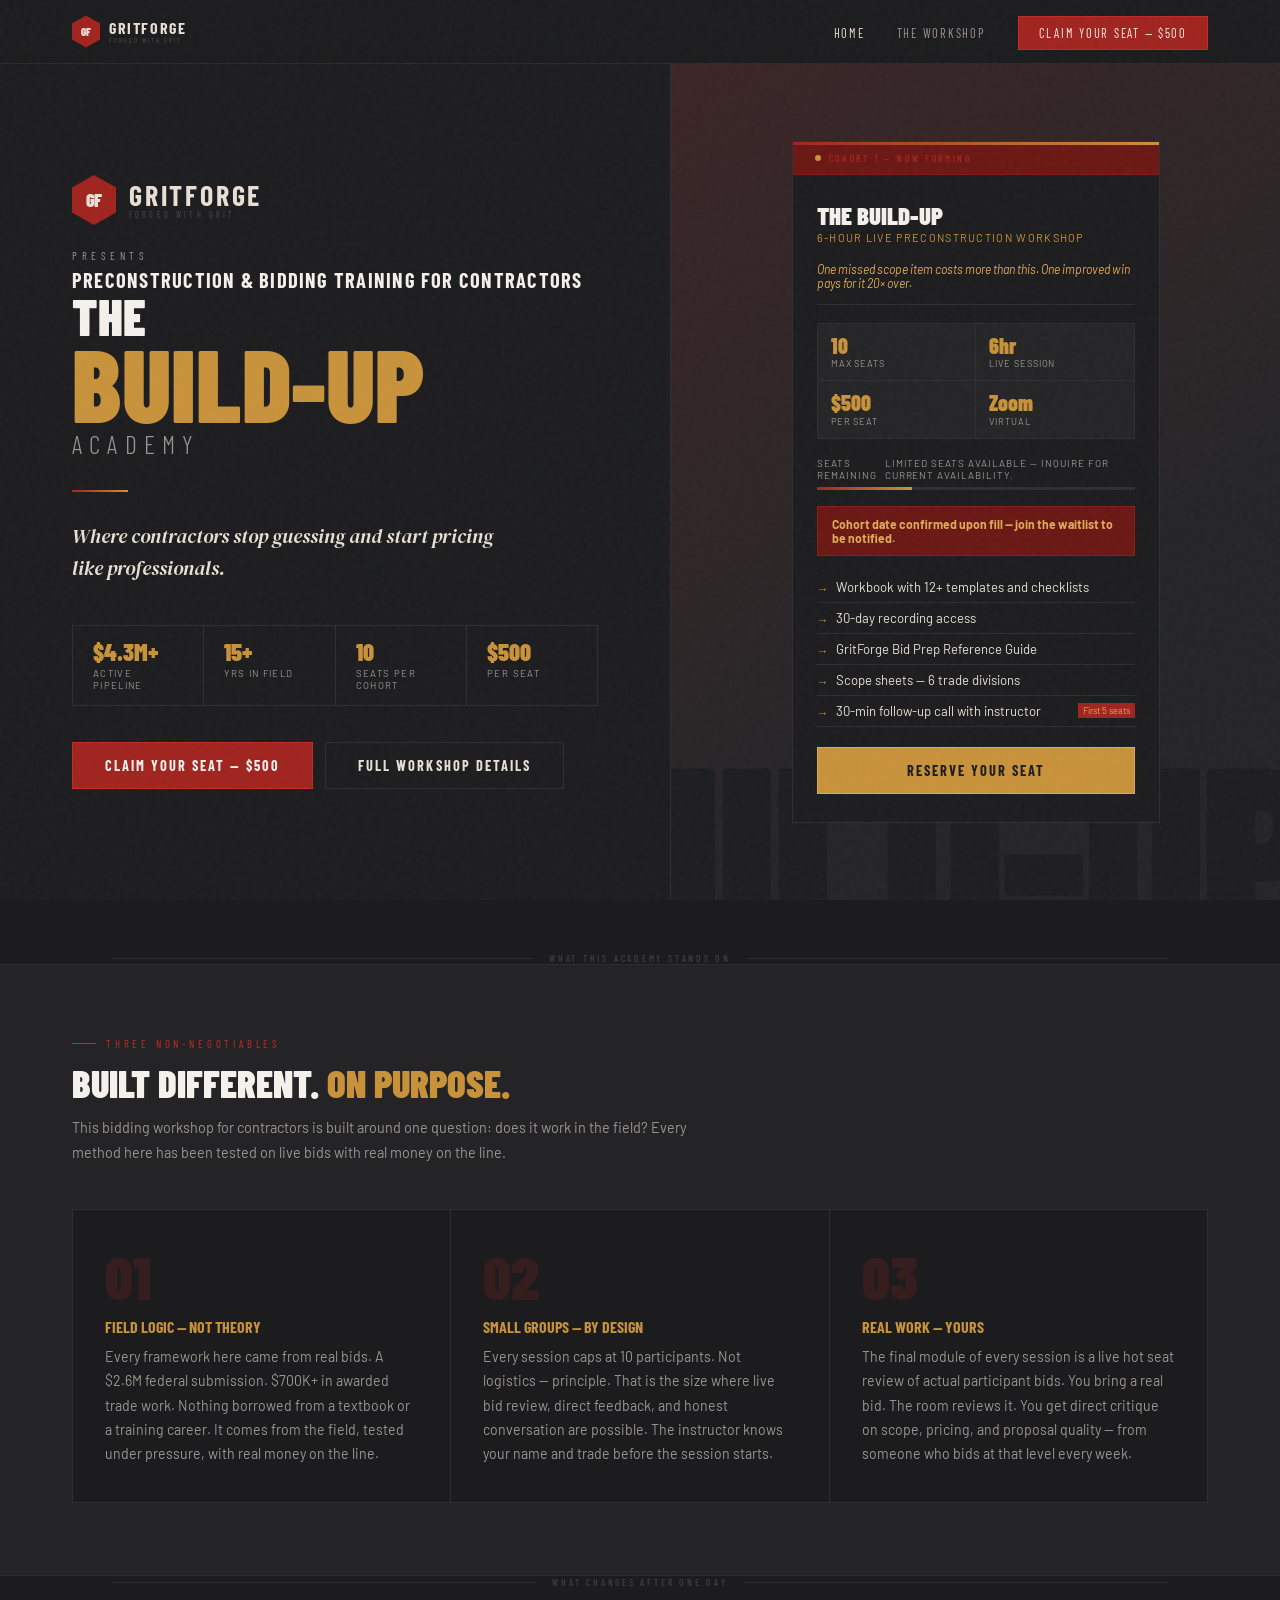
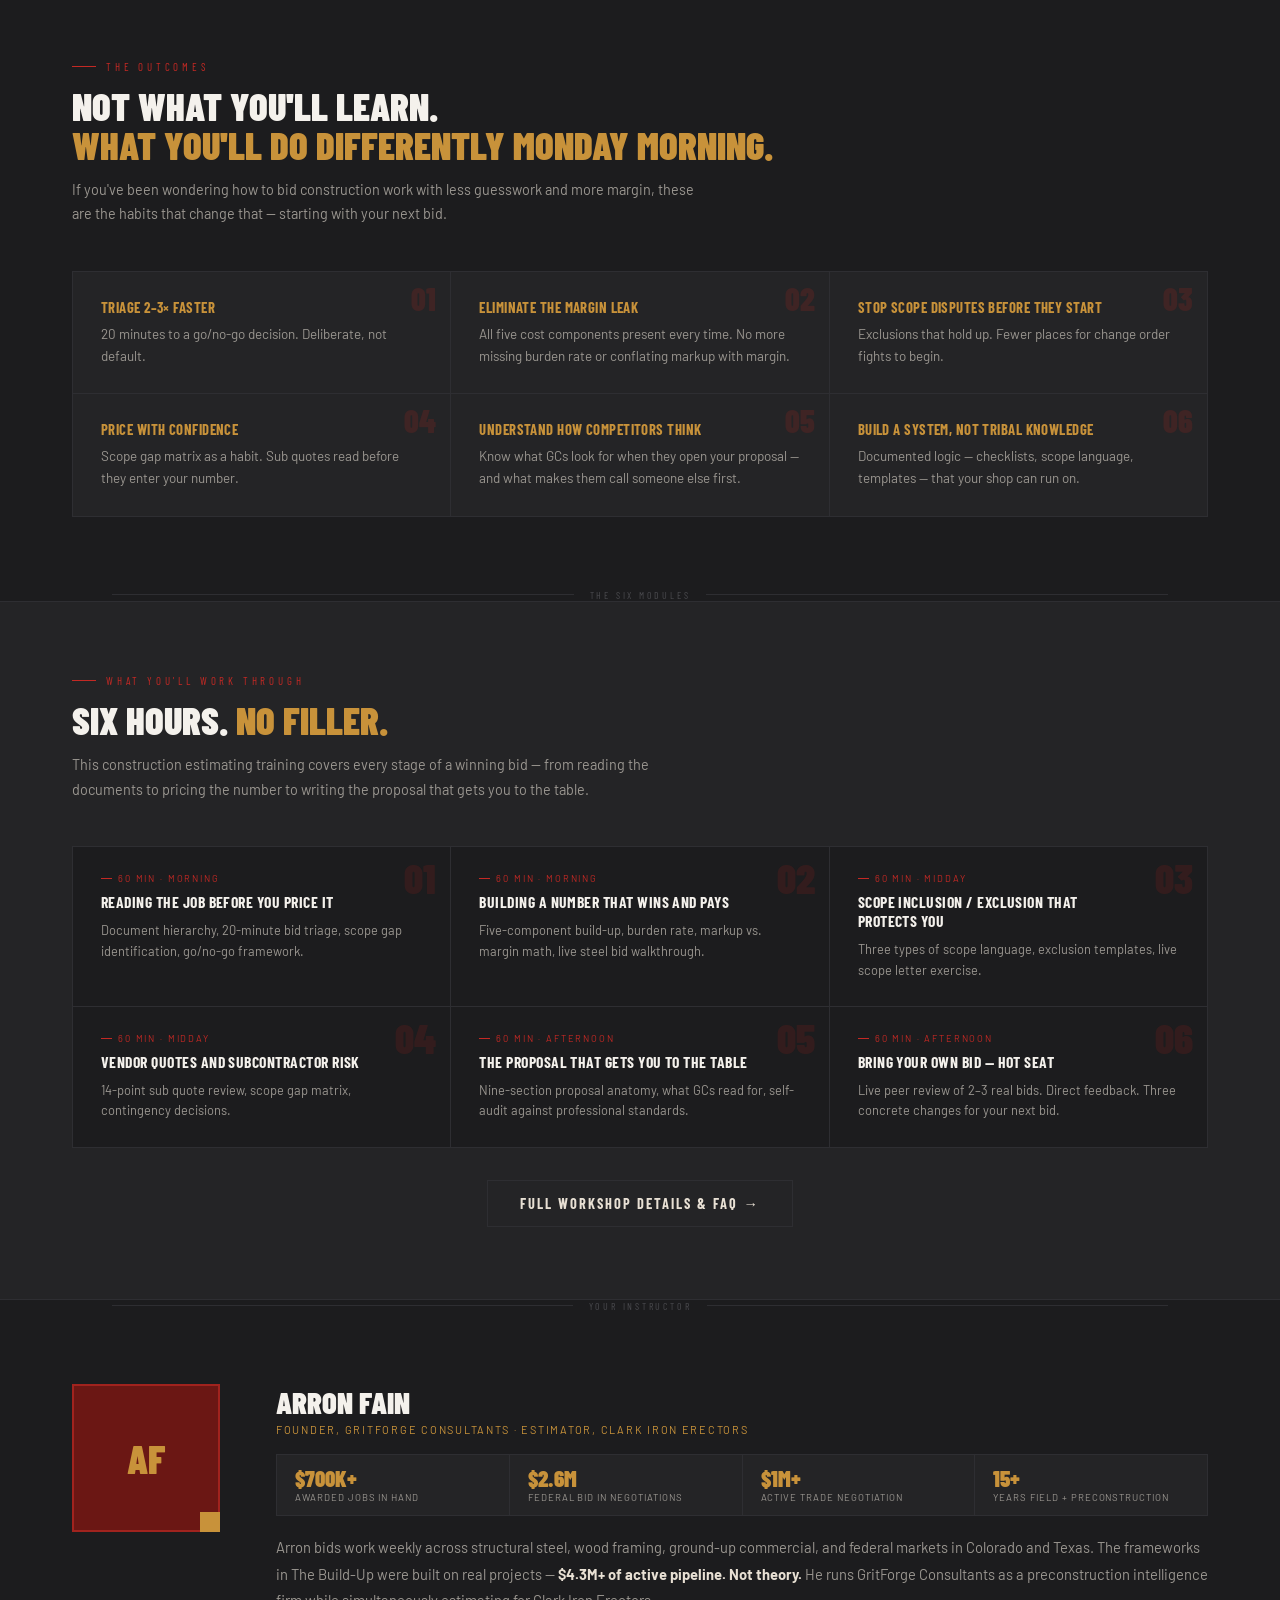
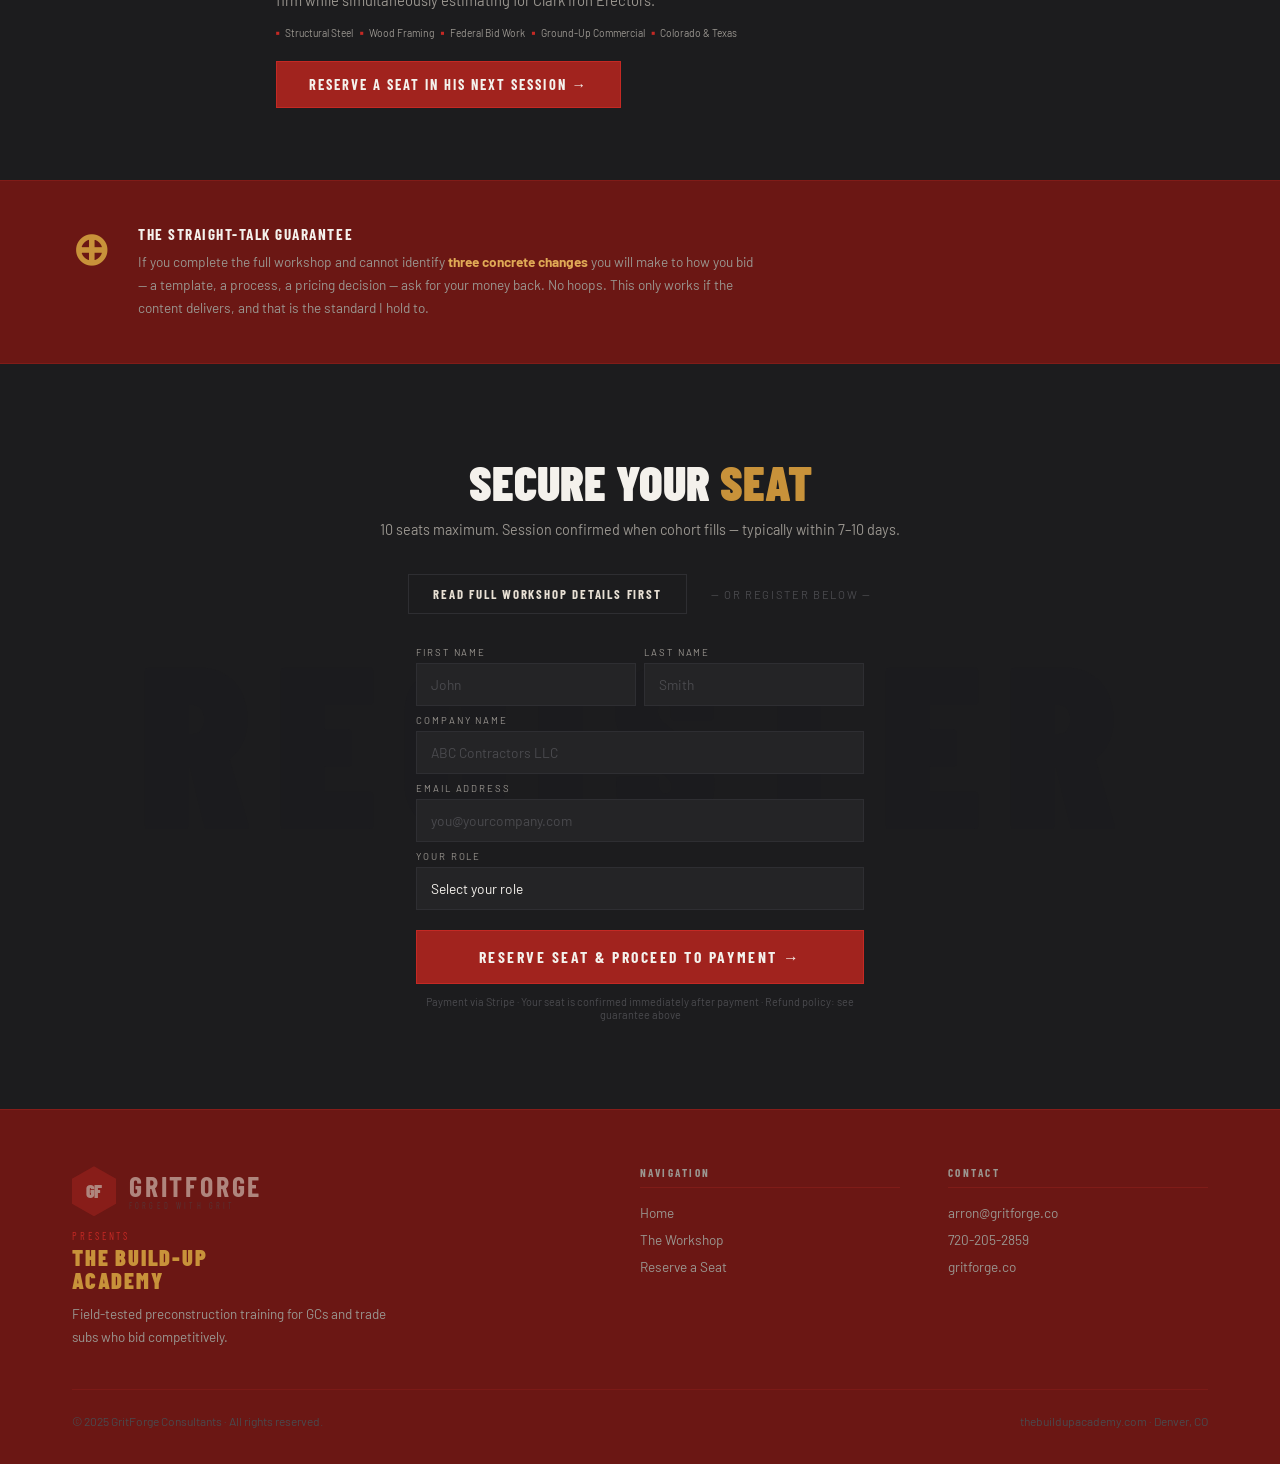
==== commit d68e9f4f: "SEO: title, meta, OG tags, H1/H2, keywords, schema, date updates - Updated <title> with keyword-rich" ====
--- a/index.html
+++ b/index.html
@@ -3,16 +3,16 @@
 <head>
 <meta charset="UTF-8">
 <meta name="viewport" content="width=device-width, initial-scale=1.0">
-<title>The Build-Up Academy — GritForge Presents</title>
-<meta name="description" content="Where contractors stop guessing and start pricing like professionals. Field-tested preconstruction training. 10 seats. Cohort 1 forming now.">
+<title>The Build-Up Academy | Preconstruction &amp; Bidding Training for Contractors</title>
+<meta name="description" content="6-hour live preconstruction workshop for GCs and trade subs. Learn to price with confidence, eliminate scope gaps, and win more bids. 10 seats max. Virtual via Zoom.">
 <link rel="canonical" href="https://thebuildupacademy.com/">
 <!-- Open Graph -->
+<meta property="og:title" content="The Build-Up Academy — Bidding Workshop for Contractors">
+<meta property="og:description" content="6-hour live preconstruction training for GCs and trade subs. 10 seats. $500.">
+<meta property="og:image" content="https://thebuildupacademy.com/og-preview.jpg">
+<meta property="og:url" content="https://thebuildupacademy.com">
 <meta property="og:type" content="website">
-<meta property="og:url" content="https://thebuildupacademy.com/">
 <meta property="og:site_name" content="The Build-Up Academy">
-<meta property="og:title" content="The Build-Up Academy — GritForge Presents">
-<meta property="og:description" content="Where contractors stop guessing and start pricing like professionals. Field-tested preconstruction training. 10 seats. Cohort 1 forming now.">
-<meta property="og:image" content="https://thebuildupacademy.com/GF_Logo_v3.png">
 <!-- Twitter Card -->
 <meta name="twitter:card" content="summary_large_image">
 <meta name="twitter:title" content="The Build-Up Academy — GritForge Presents">
@@ -556,11 +556,12 @@
       </div>
     </div>
     <div class="gf-presents fade d2">Presents</div>
-    <h1 class="hero-title">
+    <h1 class="hero-title fade d3" style="font-size:clamp(1rem,1.6vw,1.5rem);letter-spacing:0.06em;font-weight:700;margin-bottom:4px;">Preconstruction &amp; Bidding Training for Contractors</h1>
+    <h2 class="hero-title">
       <span class="the fade d3">The</span>
       <span class="name fade d3">Build-Up</span>
       <span class="acad fade d3">Academy</span>
-    </h1>
+    </h2>
     <div class="hero-rule fade d3"></div>
     <p class="hero-tagline fade d4">
       Where contractors stop guessing and start pricing like professionals.
@@ -594,12 +595,11 @@
           <div class="wcs"><div class="wcs-n">Zoom</div><div class="wcs-l">Virtual</div></div>
         </div>
         <div class="meter">
-          <div class="meter-lbl"><span>Seats Remaining</span><span><strong>7 of 10</strong> open</span></div>
+          <div class="meter-lbl"><span>Seats Remaining</span><span>Limited seats available — inquire for current availability.</span></div>
           <div class="meter-bar"><div class="meter-fill" id="mf"></div></div>
         </div>
         <div class="wc-date">
-          <strong>Targeting May 17, 2025</strong>
-          Confirmed when cohort fills — typically 7–10 days
+          <strong>Cohort date confirmed upon fill — join the waitlist to be notified.</strong>
         </div>
         <ul class="includes">
           <li>Workbook with 12+ templates and checklists</li>
@@ -622,6 +622,7 @@
   <div class="pillars-inner">
     <div class="eyebrow">Three Non-Negotiables</div>
     <h2 class="section-title">Built different.<span class="a"> On purpose.</span></h2>
+    <p style="color:var(--fog);font-size:0.9rem;line-height:1.7;margin-top:14px;max-width:640px;">This bidding workshop for contractors is built around one question: does it work in the field? Every method here has been tested on live bids with real money on the line.</p>
     <div class="pillars-grid">
       <div class="pillar reveal">
         <div class="pillar-num">01</div>
@@ -650,6 +651,7 @@
   <div class="transform-inner">
     <div class="eyebrow">The Outcomes</div>
     <h2 class="section-title">Not what you'll learn.<br><span class="a">What you'll do differently Monday morning.</span></h2>
+    <p style="color:var(--fog);font-size:0.9rem;line-height:1.7;margin-top:14px;max-width:640px;">If you've been wondering how to bid construction work with less guesswork and more margin, these are the habits that change that — starting with your next bid.</p>
     <div class="t-grid">
       <div class="t-item reveal"><div class="t-num">01</div><div class="t-title">Triage 2–3× Faster</div><div class="t-desc">20 minutes to a go/no-go decision. Deliberate, not default.</div></div>
       <div class="t-item reveal"><div class="t-num">02</div><div class="t-title">Eliminate the Margin Leak</div><div class="t-desc">All five cost components present every time. No more missing burden rate or conflating markup with margin.</div></div>
@@ -669,6 +671,7 @@
   <div class="curriculum-inner">
     <div class="eyebrow">What You'll Work Through</div>
     <h2 class="section-title">Six hours.<span class="a"> No filler.</span></h2>
+    <p style="color:var(--fog);font-size:0.9rem;line-height:1.7;margin-top:14px;max-width:640px;">This construction estimating training covers every stage of a winning bid — from reading the documents to pricing the number to writing the proposal that gets you to the table.</p>
     <div class="mod-grid">
       <div class="mod reveal"><div class="mod-n">01</div><div class="mod-time">60 min · Morning</div><div class="mod-title">Reading the Job Before You Price It</div><p class="mod-desc">Document hierarchy, 20-minute bid triage, scope gap identification, go/no-go framework.</p></div>
       <div class="mod reveal"><div class="mod-n">02</div><div class="mod-time">60 min · Morning</div><div class="mod-title">Building a Number That Wins and Pays</div><p class="mod-desc">Five-component build-up, burden rate, markup vs. margin math, live steel bid walkthrough.</p></div>
@@ -823,5 +826,22 @@
     alert('Wire in your Stripe Payment Link here.');
   }
 </script>
+<script type="application/ld+json">
+{
+  "@context": "https://schema.org",
+  "@type": "Course",
+  "name": "The Build-Up Academy",
+  "description": "6-hour live preconstruction and bidding workshop for GCs and trade subcontractors.",
+  "provider": {
+    "@type": "Organization",
+    "name": "GritForge Consultants",
+    "url": "https://gritforge.co"
+  },
+  "url": "https://thebuildupacademy.com",
+  "courseMode": "online",
+  "price": "500",
+  "priceCurrency": "USD"
+}
+</script>
 </body>
 </html>
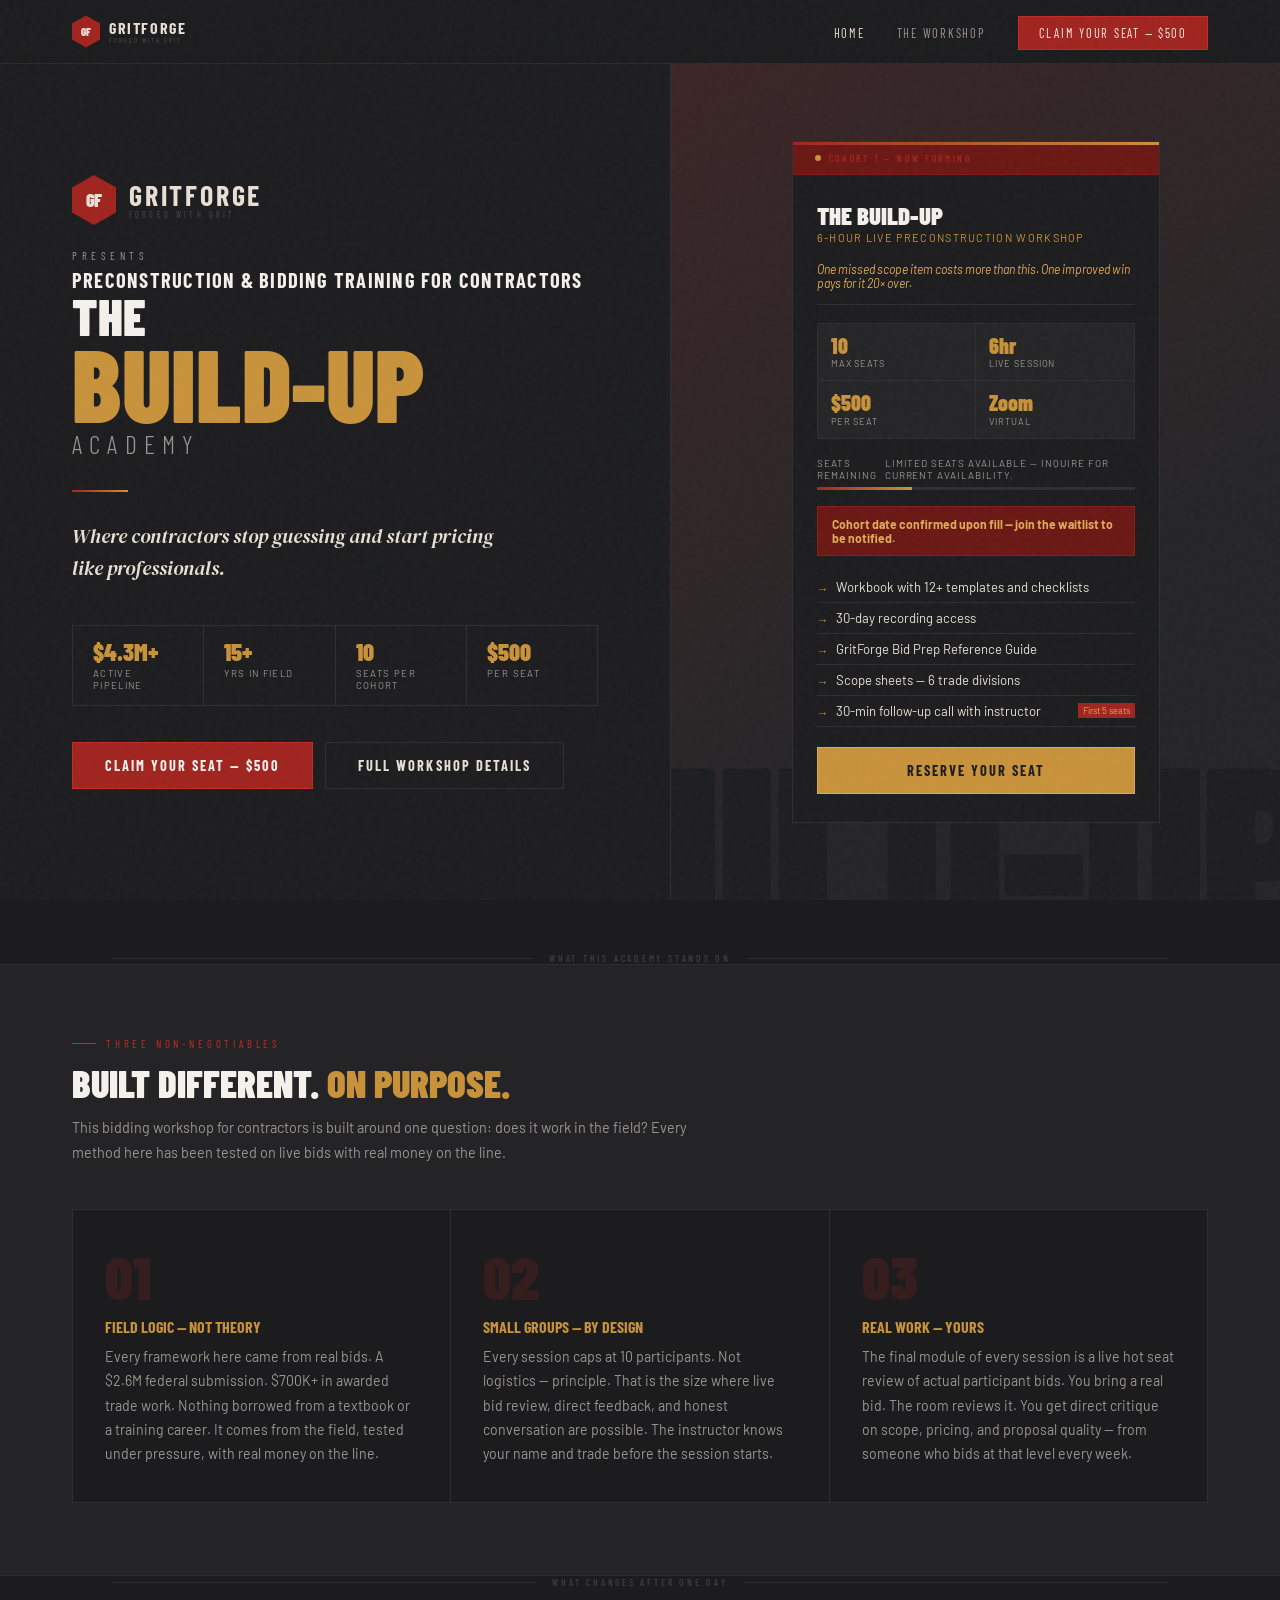
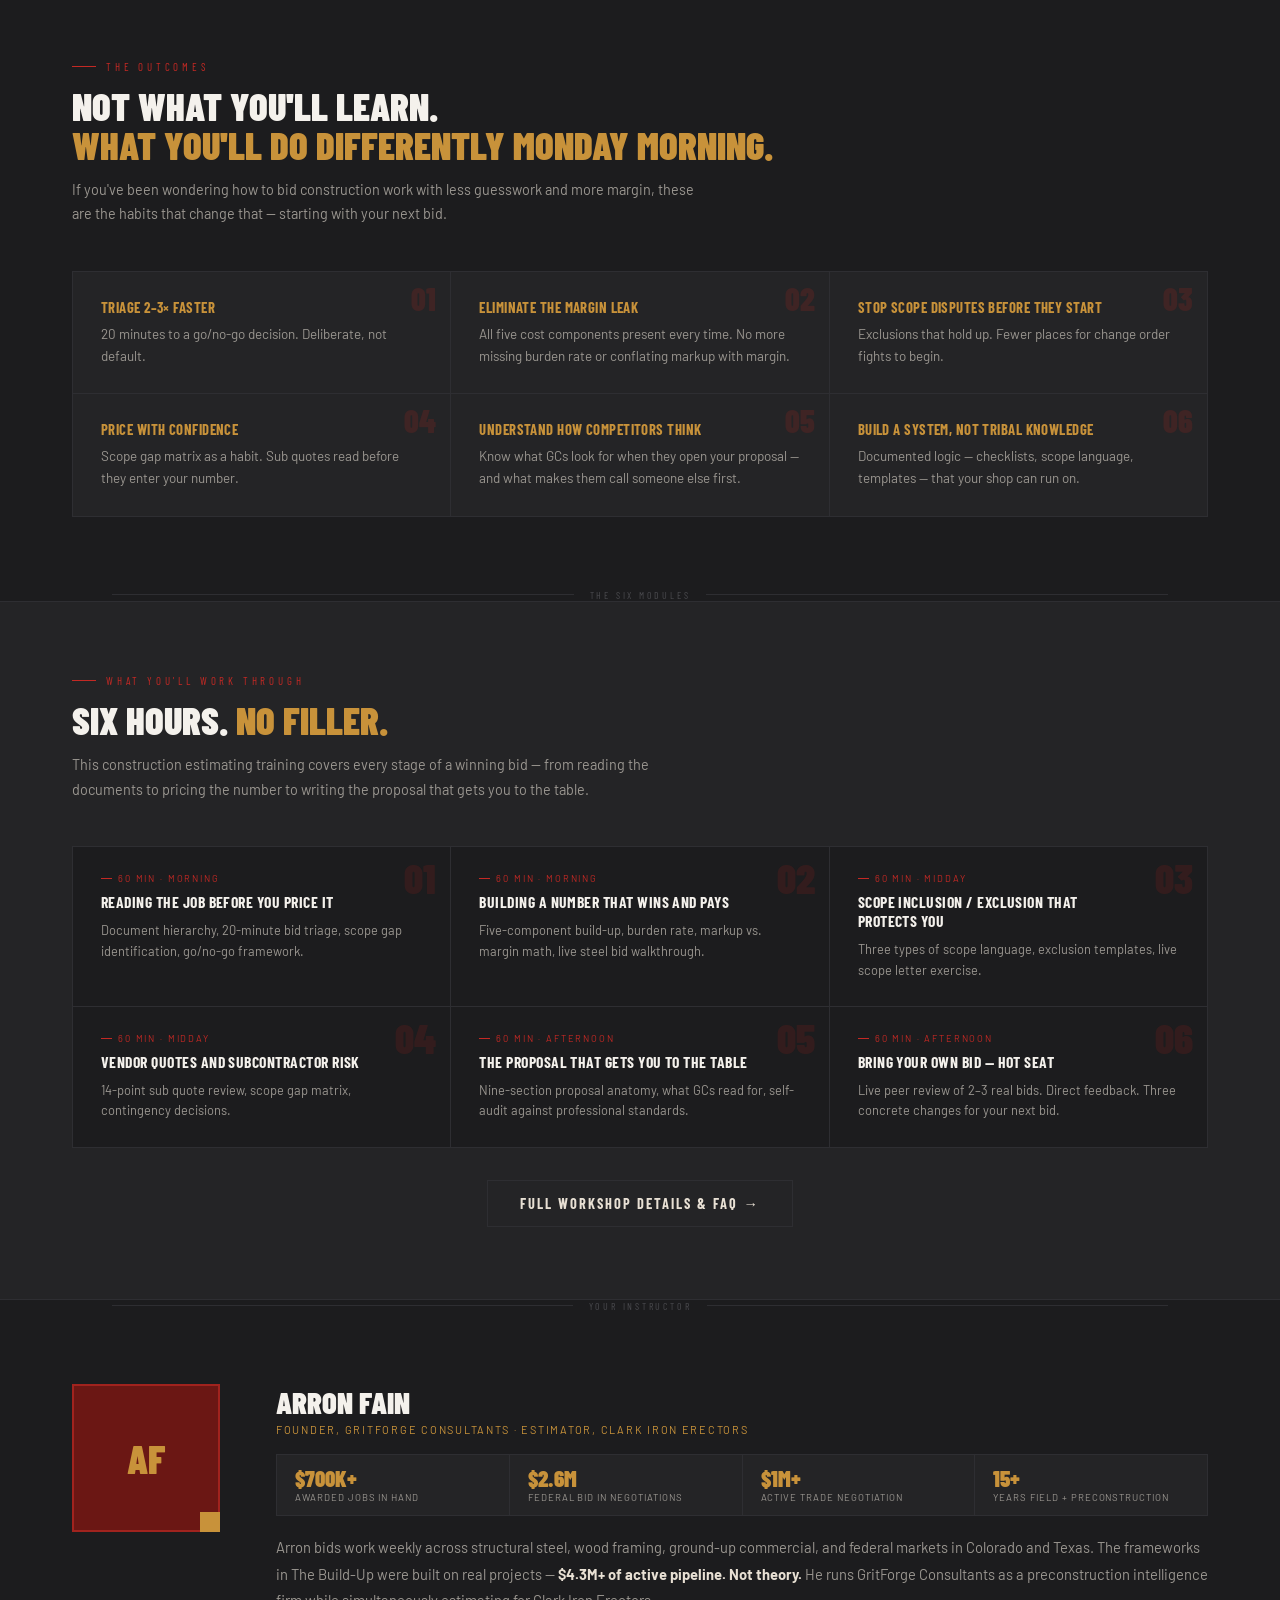
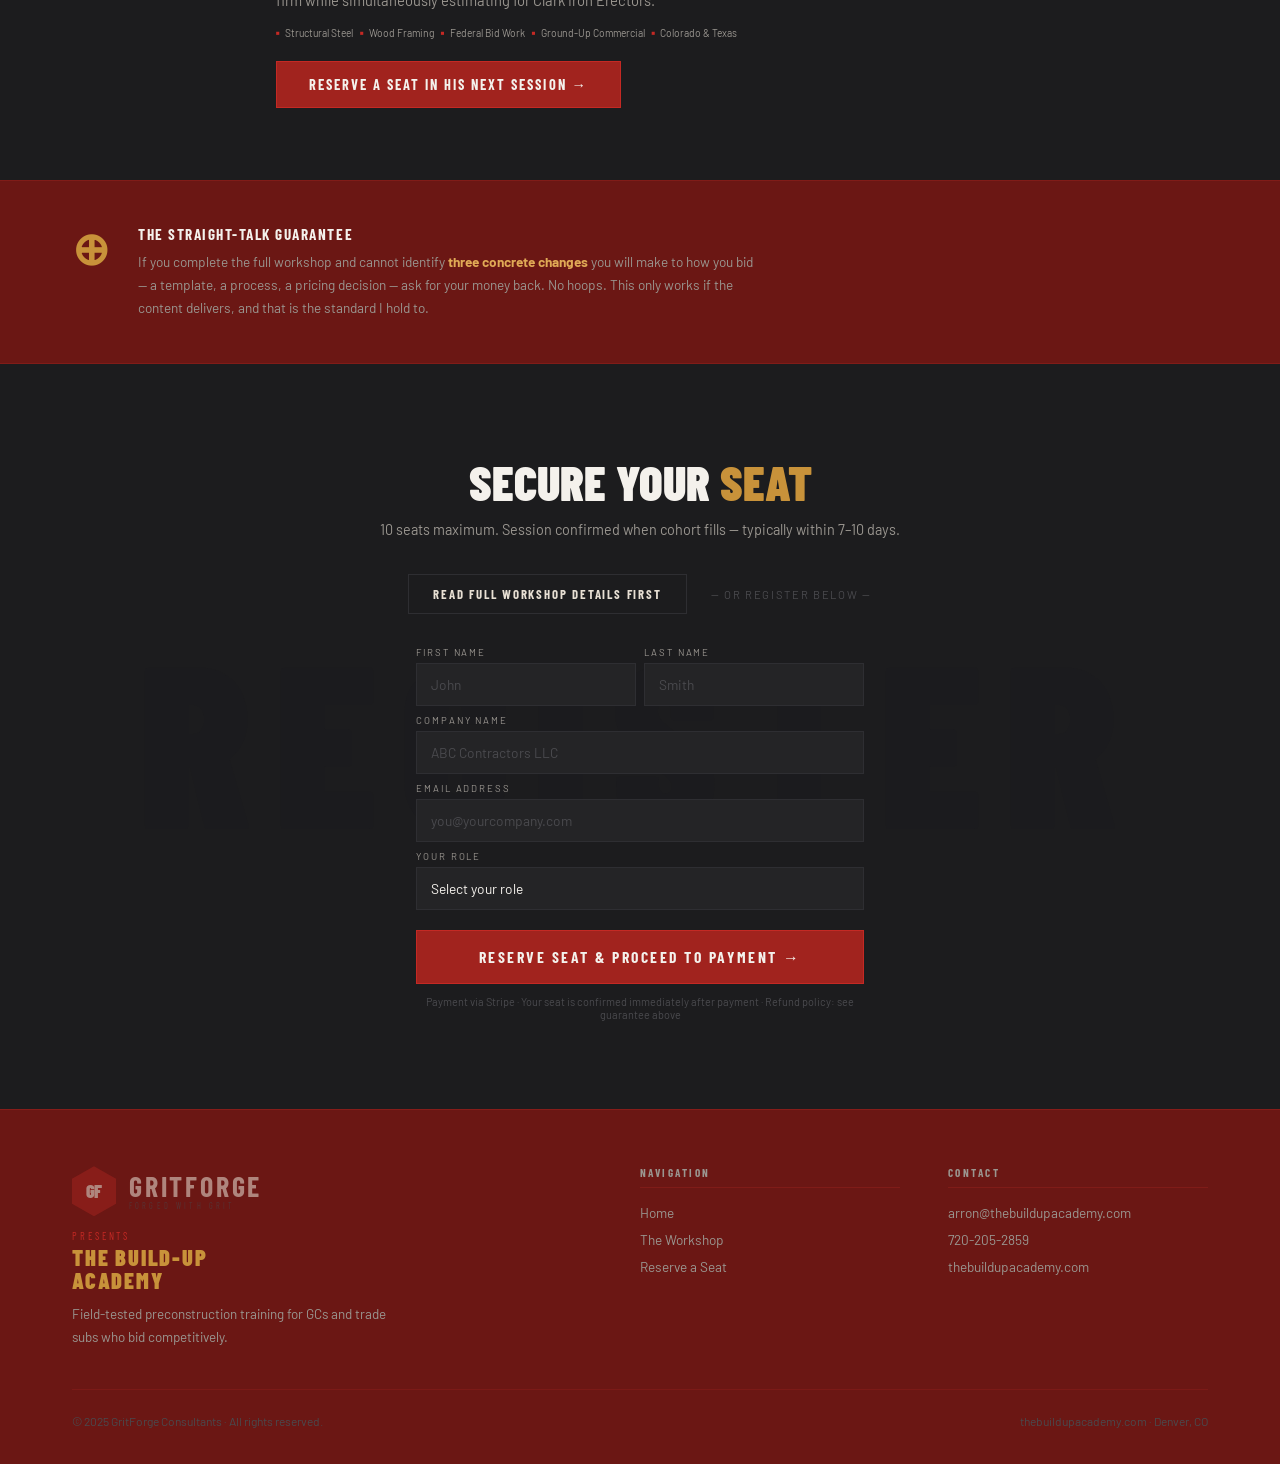
==== commit bda06ba3: "Fix contact email and provider URL to thebuildupacademy.com - Footer email: arron@gritforge.co → arr" ====
--- a/index.html
+++ b/index.html
@@ -790,9 +790,9 @@
     <div class="footer-col">
       <h4>Contact</h4>
       <ul>
-        <li><a href="mailto:arron@gritforge.co">arron@gritforge.co</a></li>
+        <li><a href="mailto:arron@thebuildupacademy.com">arron@thebuildupacademy.com</a></li>
         <li><a href="tel:7202052859">720-205-2859</a></li>
-        <li><a href="https://gritforge.co" target="_blank" rel="noopener">gritforge.co</a></li>
+        <li><a href="https://thebuildupacademy.com" target="_blank" rel="noopener">thebuildupacademy.com</a></li>
       </ul>
     </div>
   </div>
@@ -835,7 +835,7 @@
   "provider": {
     "@type": "Organization",
     "name": "GritForge Consultants",
-    "url": "https://gritforge.co"
+    "url": "https://thebuildupacademy.com"
   },
   "url": "https://thebuildupacademy.com",
   "courseMode": "online",
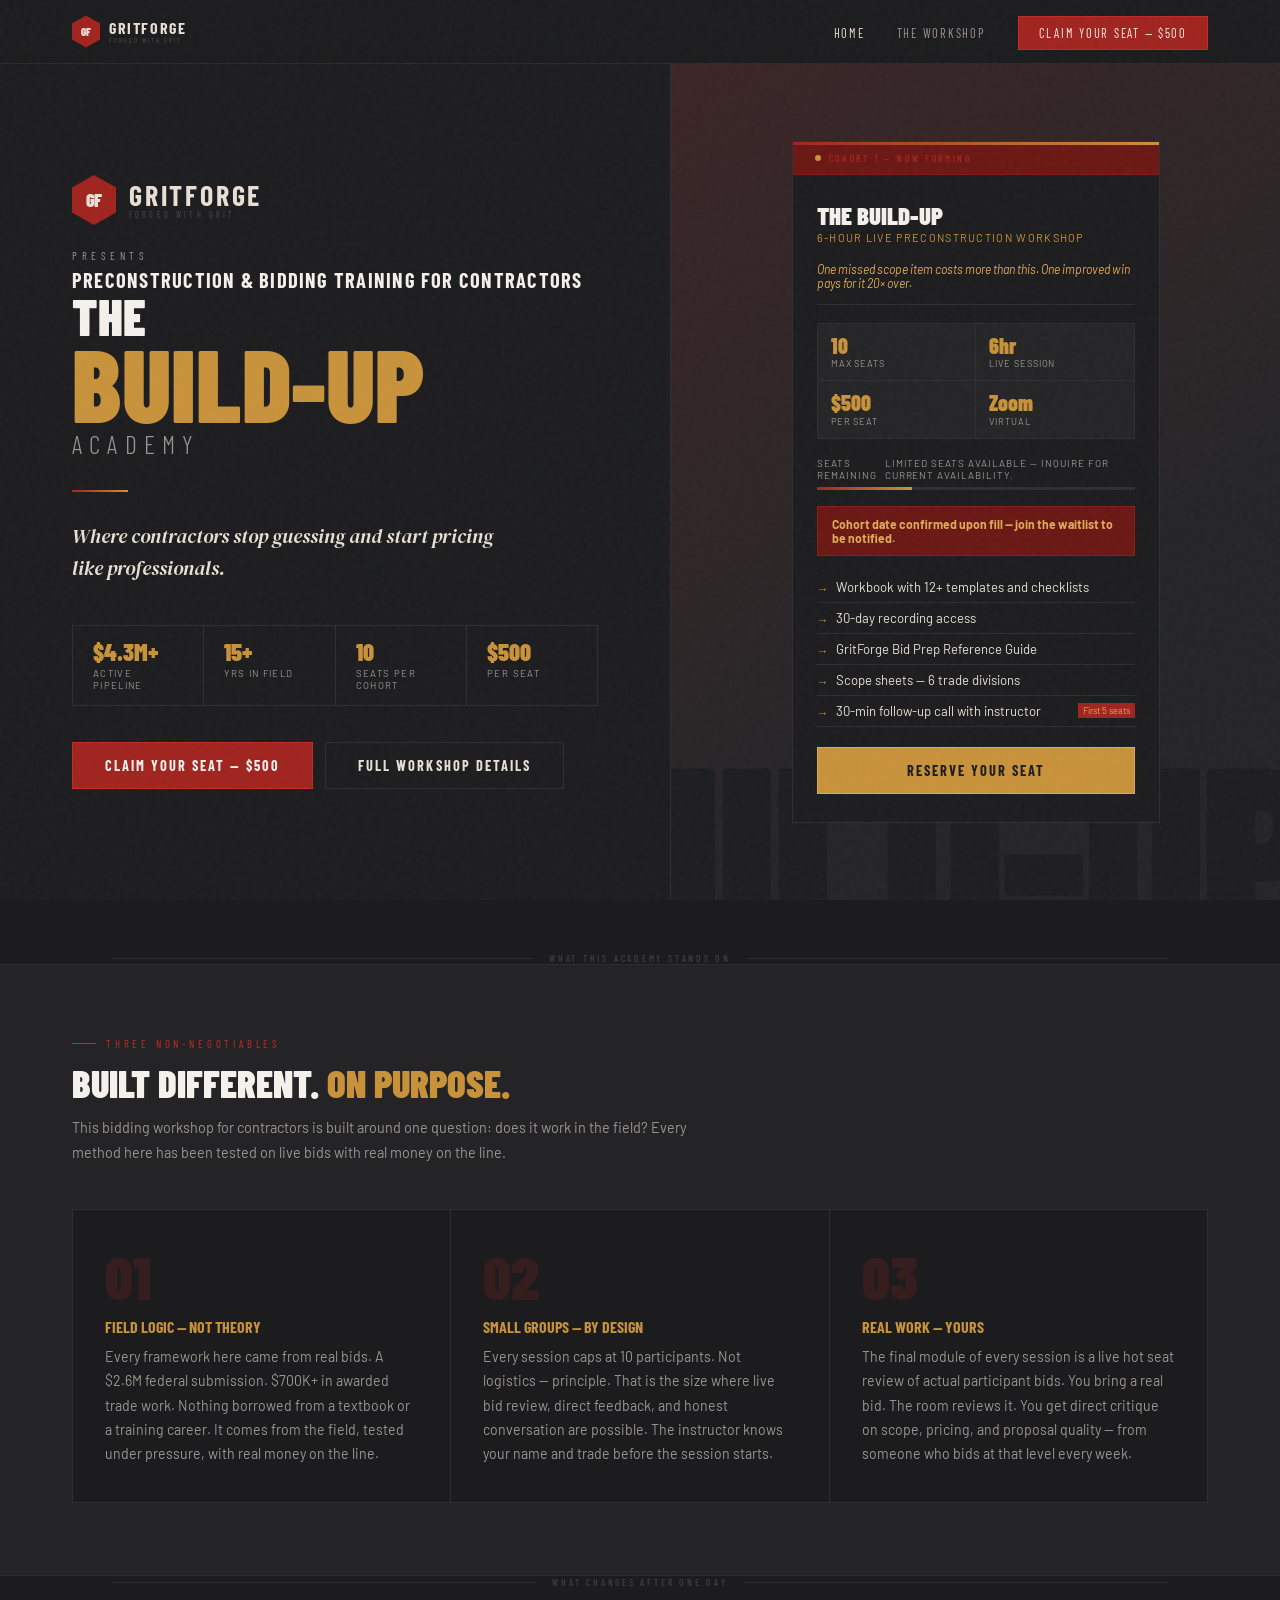
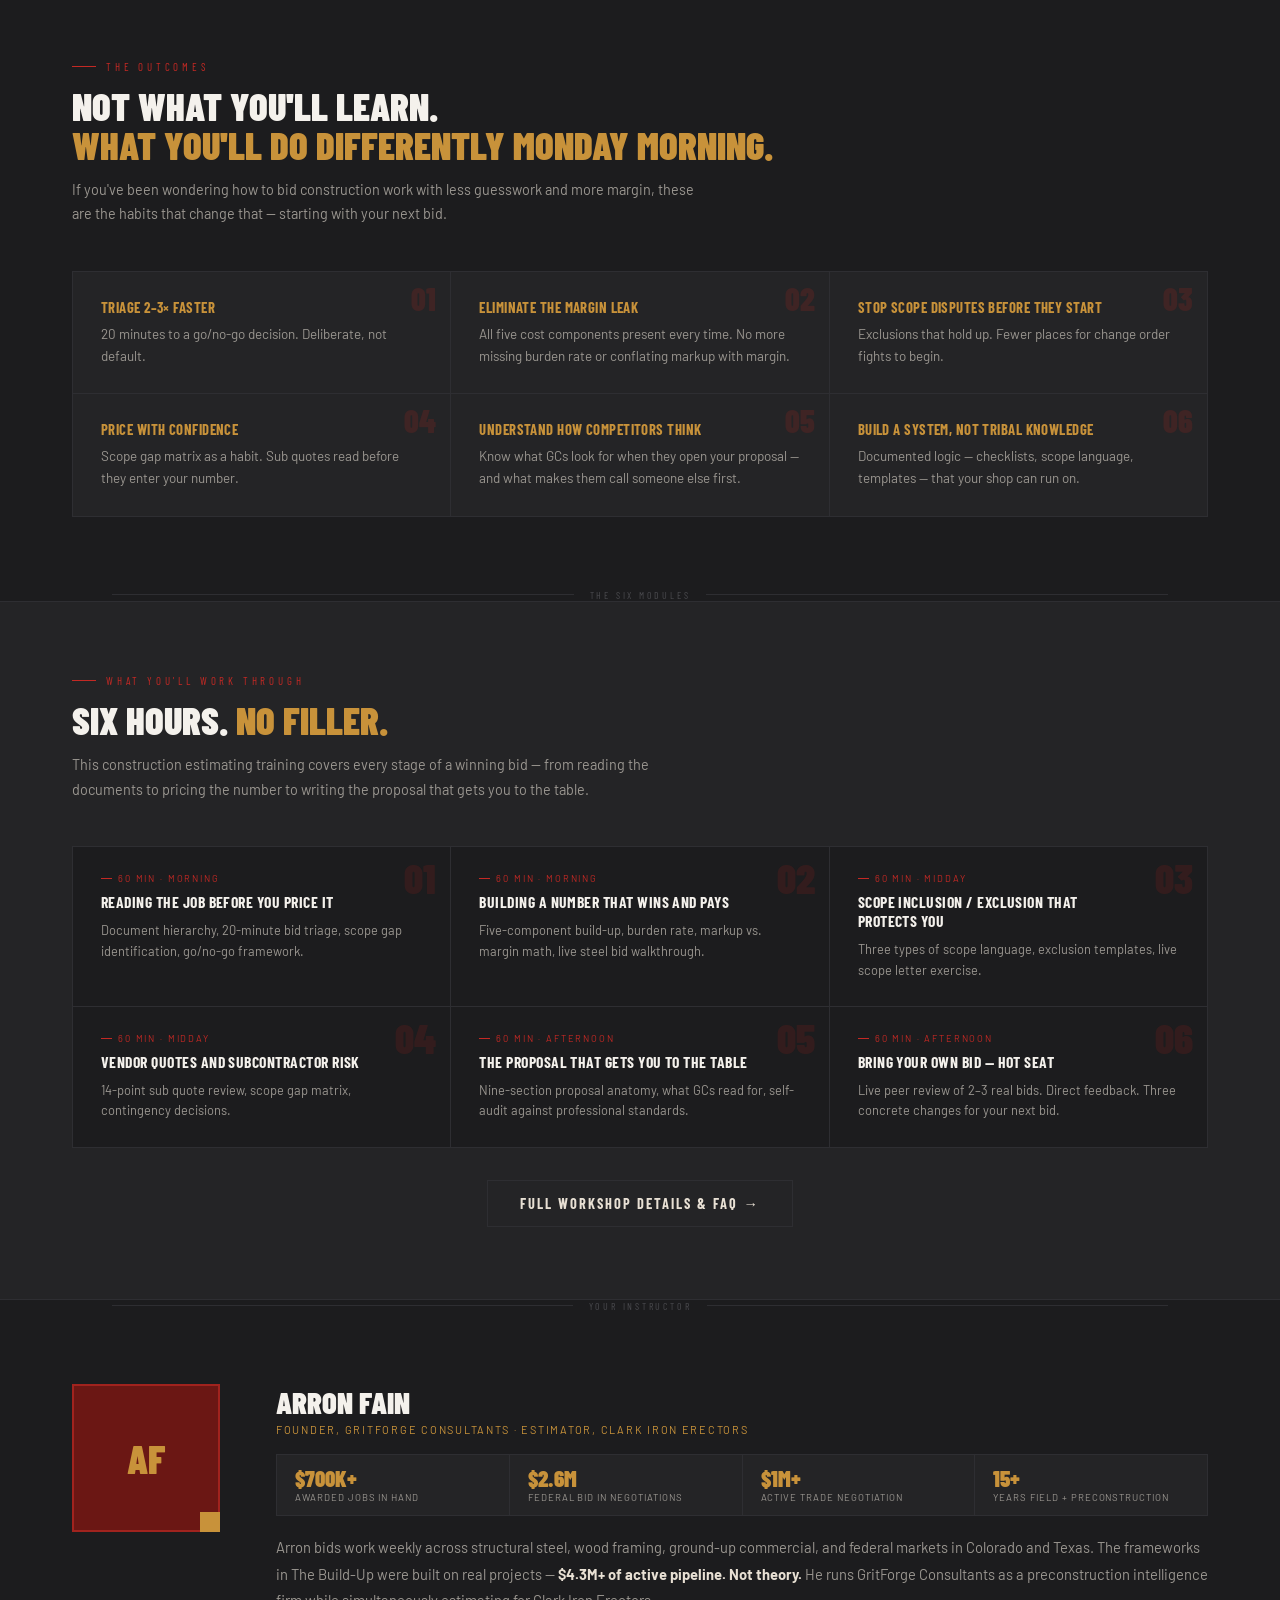
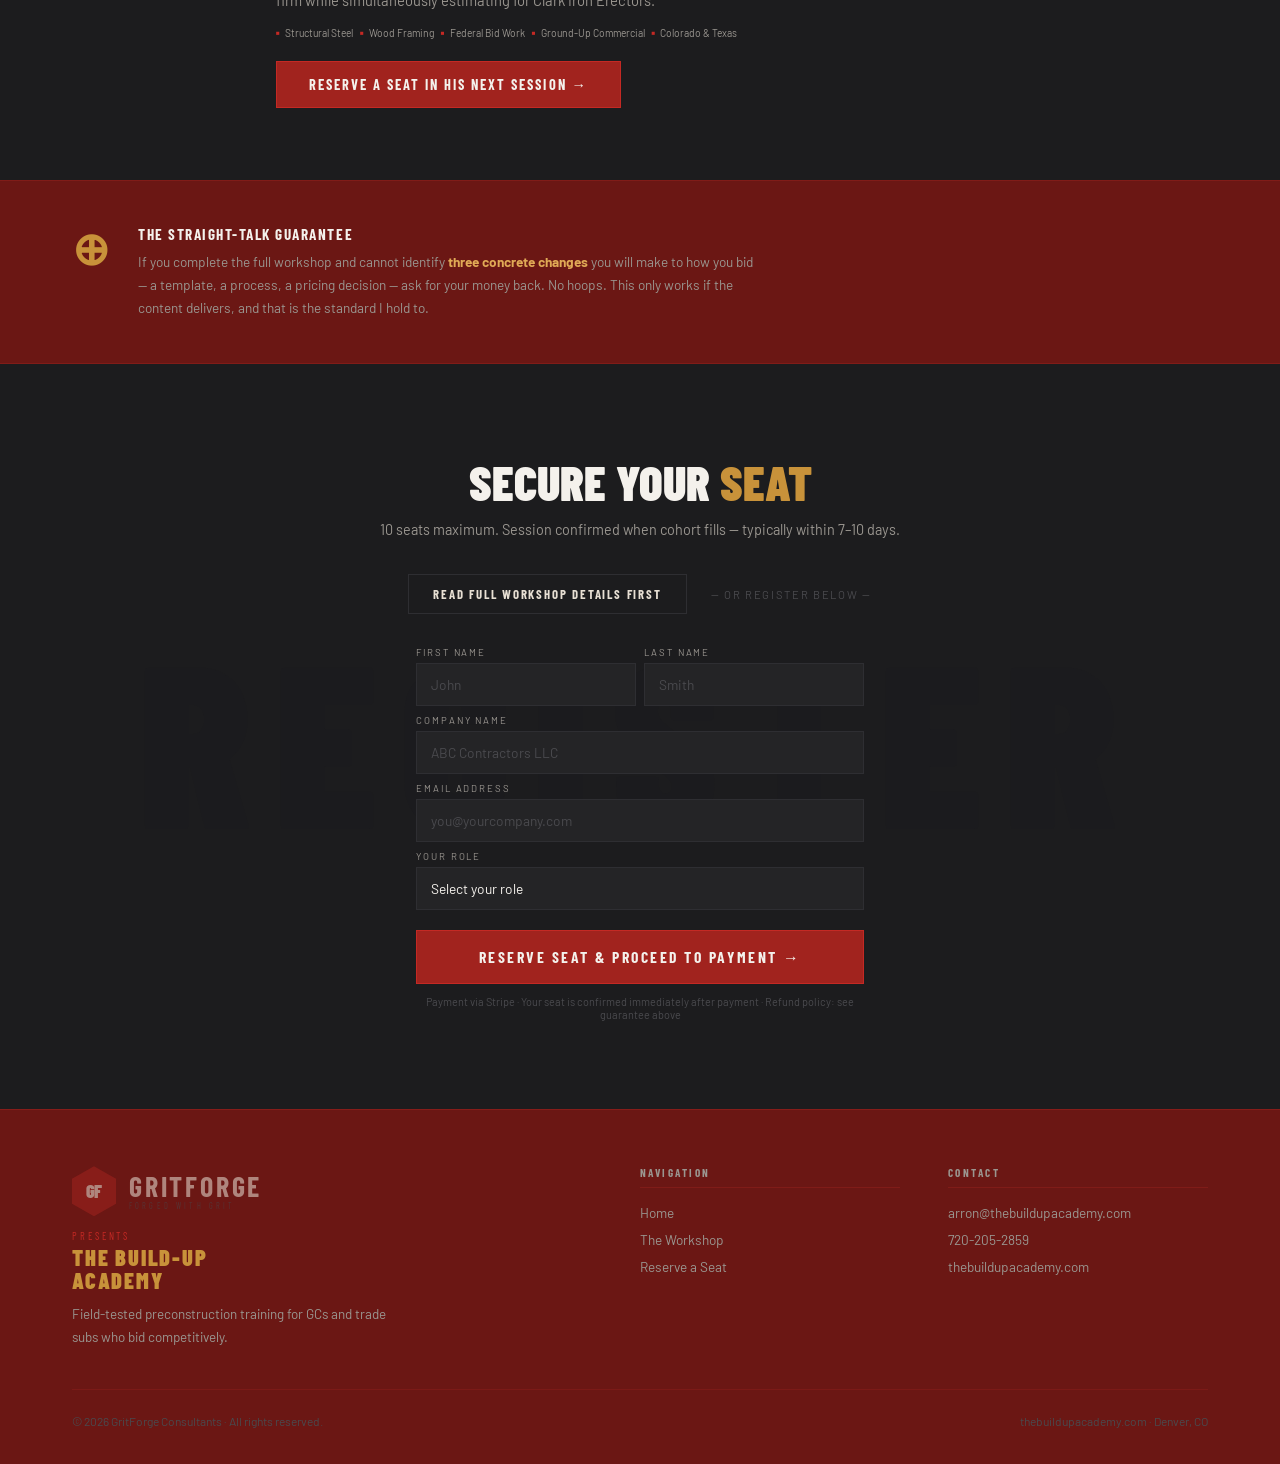
==== commit adf5430d: "Update all 2025 references to 2026 across all pages - index.html footer: © 2025 → © 2026 - workshop." ====
--- a/index.html
+++ b/index.html
@@ -797,7 +797,7 @@
     </div>
   </div>
   <div class="footer-bottom">
-    <span>© 2025 GritForge Consultants · All rights reserved.</span>
+    <span>© 2026 GritForge Consultants · All rights reserved.</span>
     <span>thebuildupacademy.com · Denver, CO</span>
   </div>
 </footer>
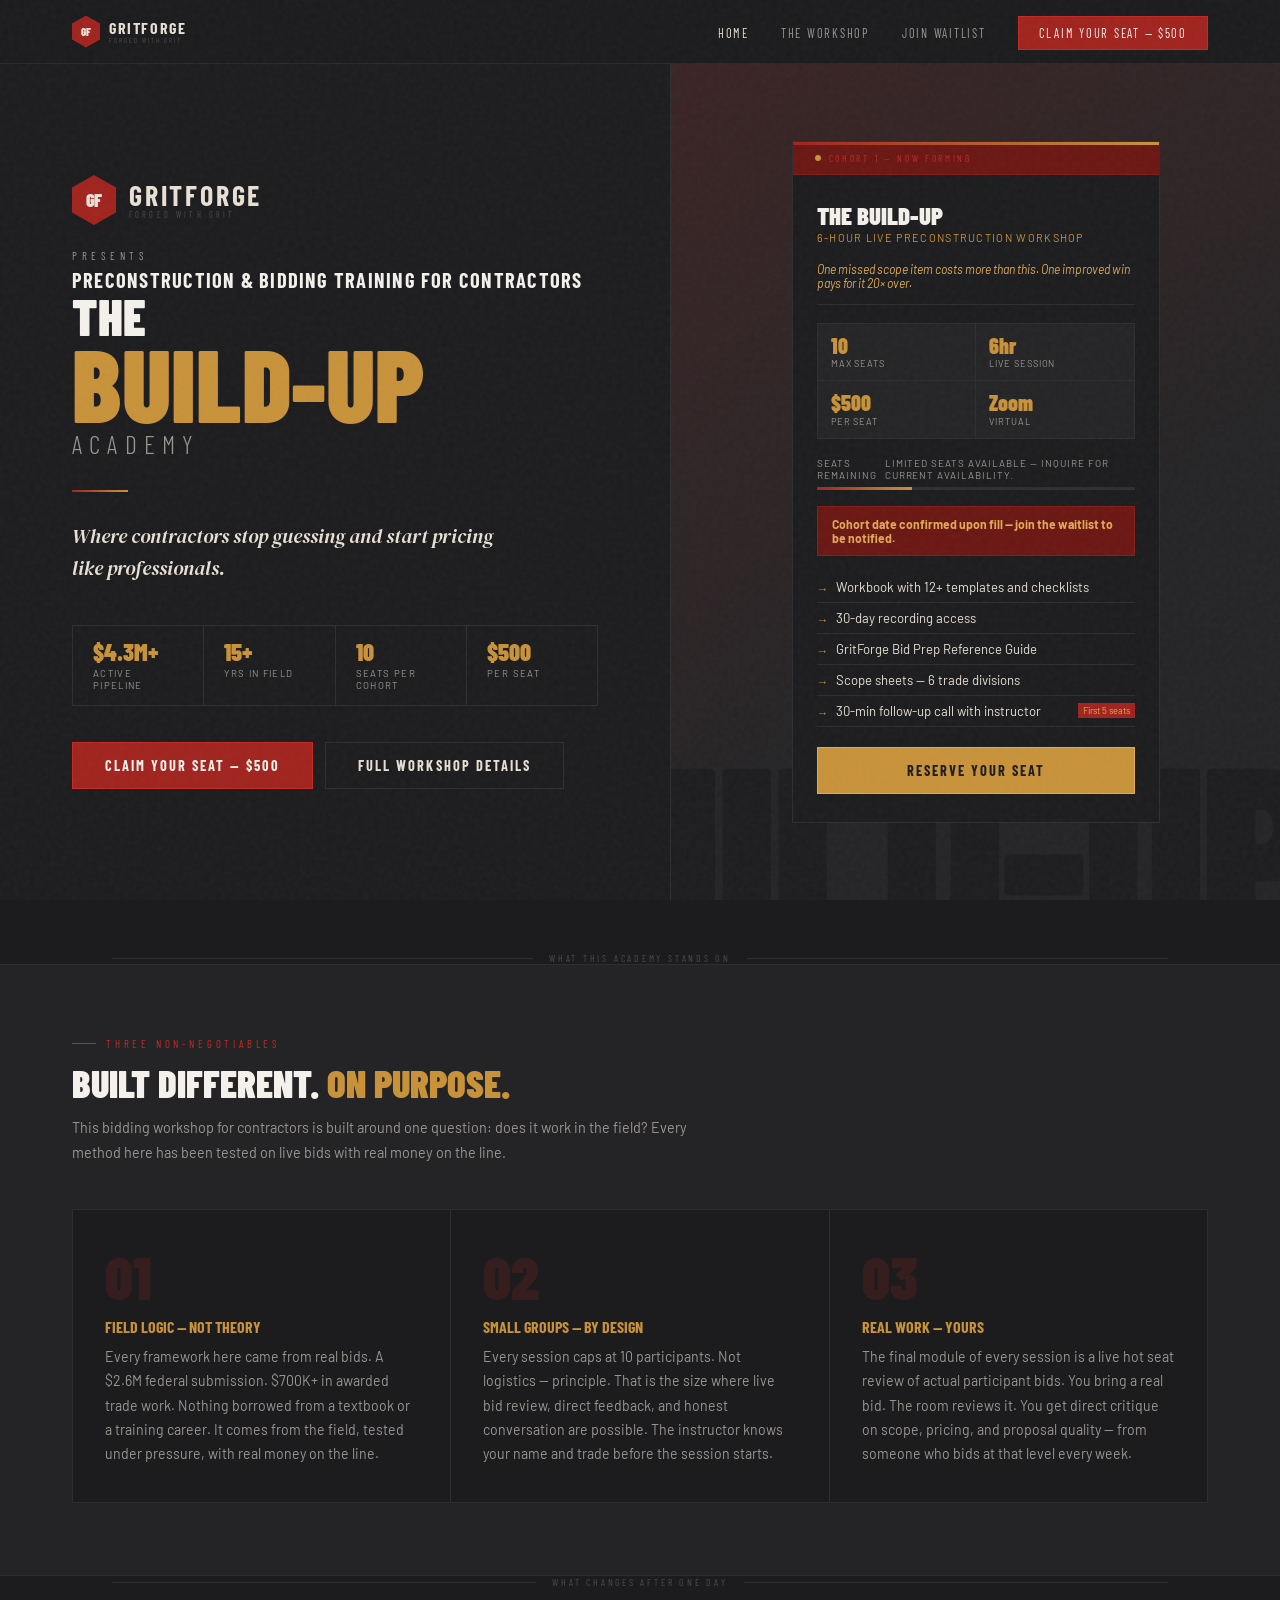
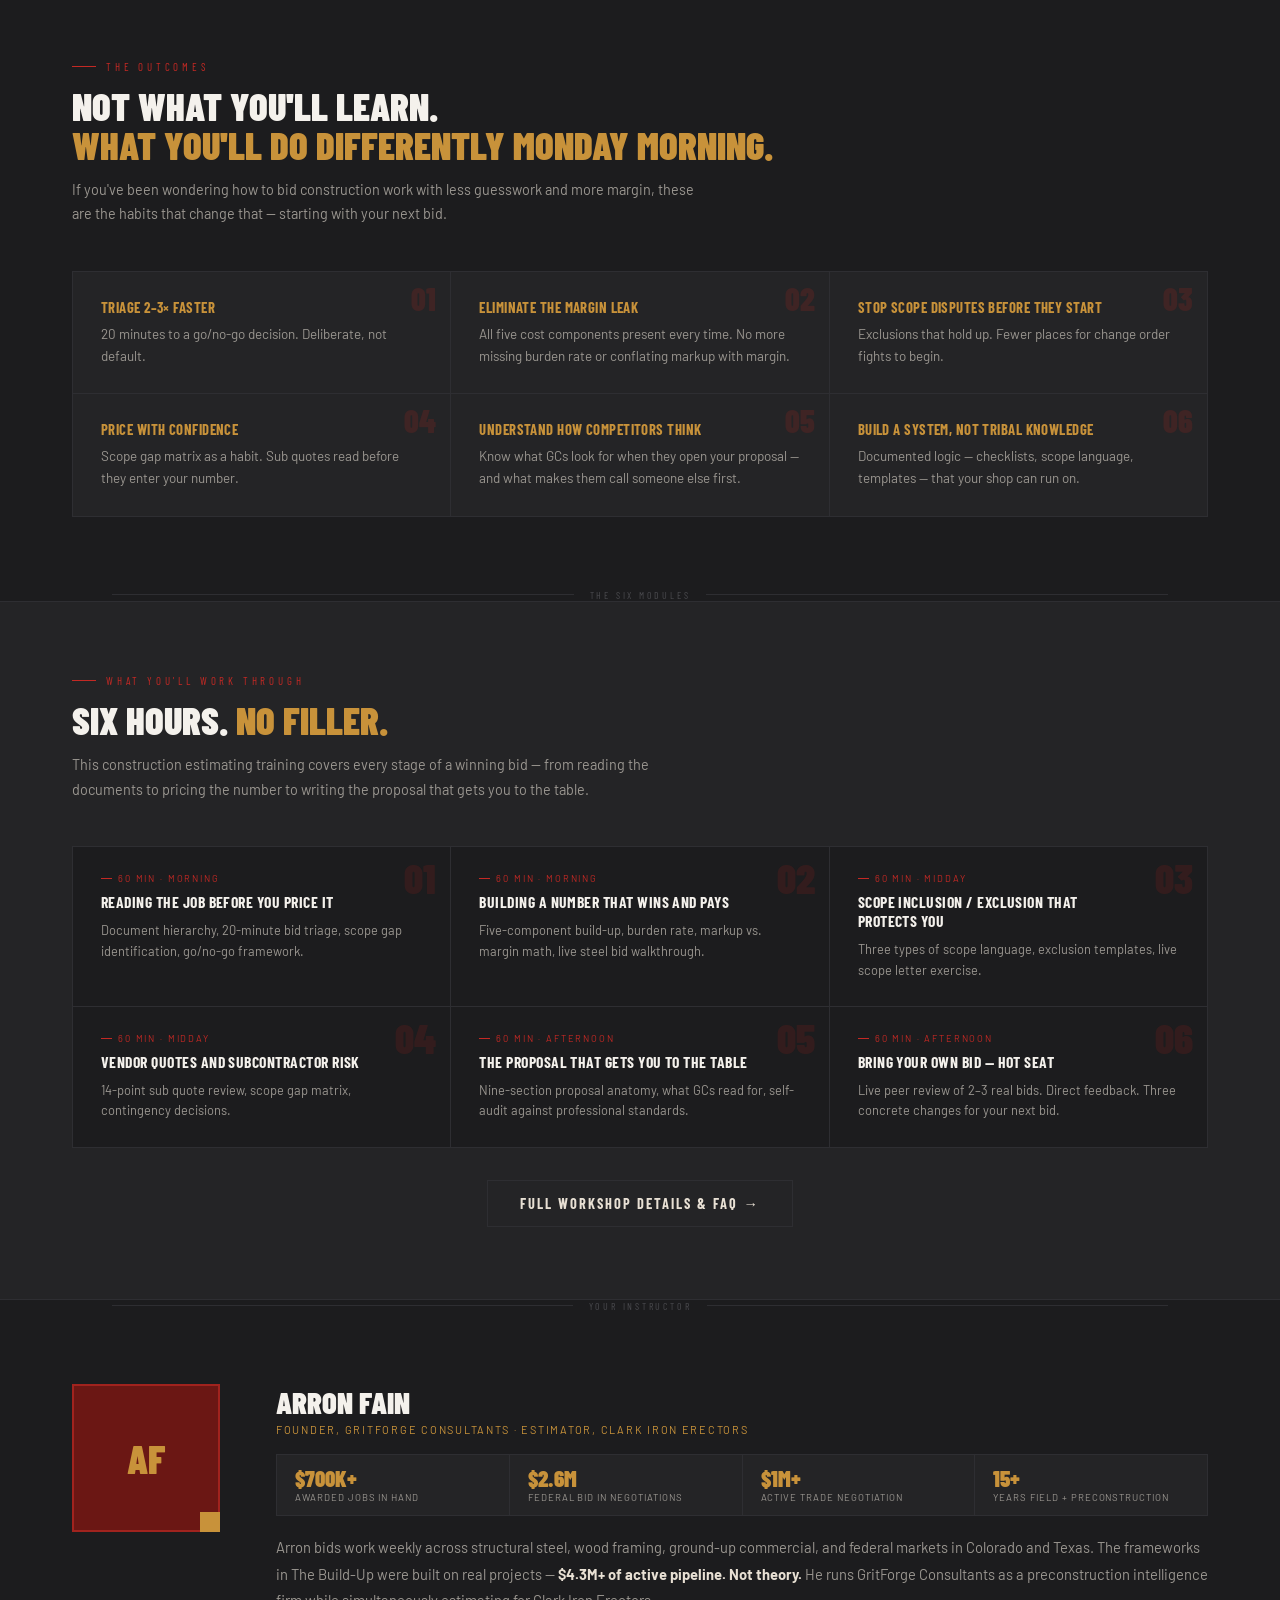
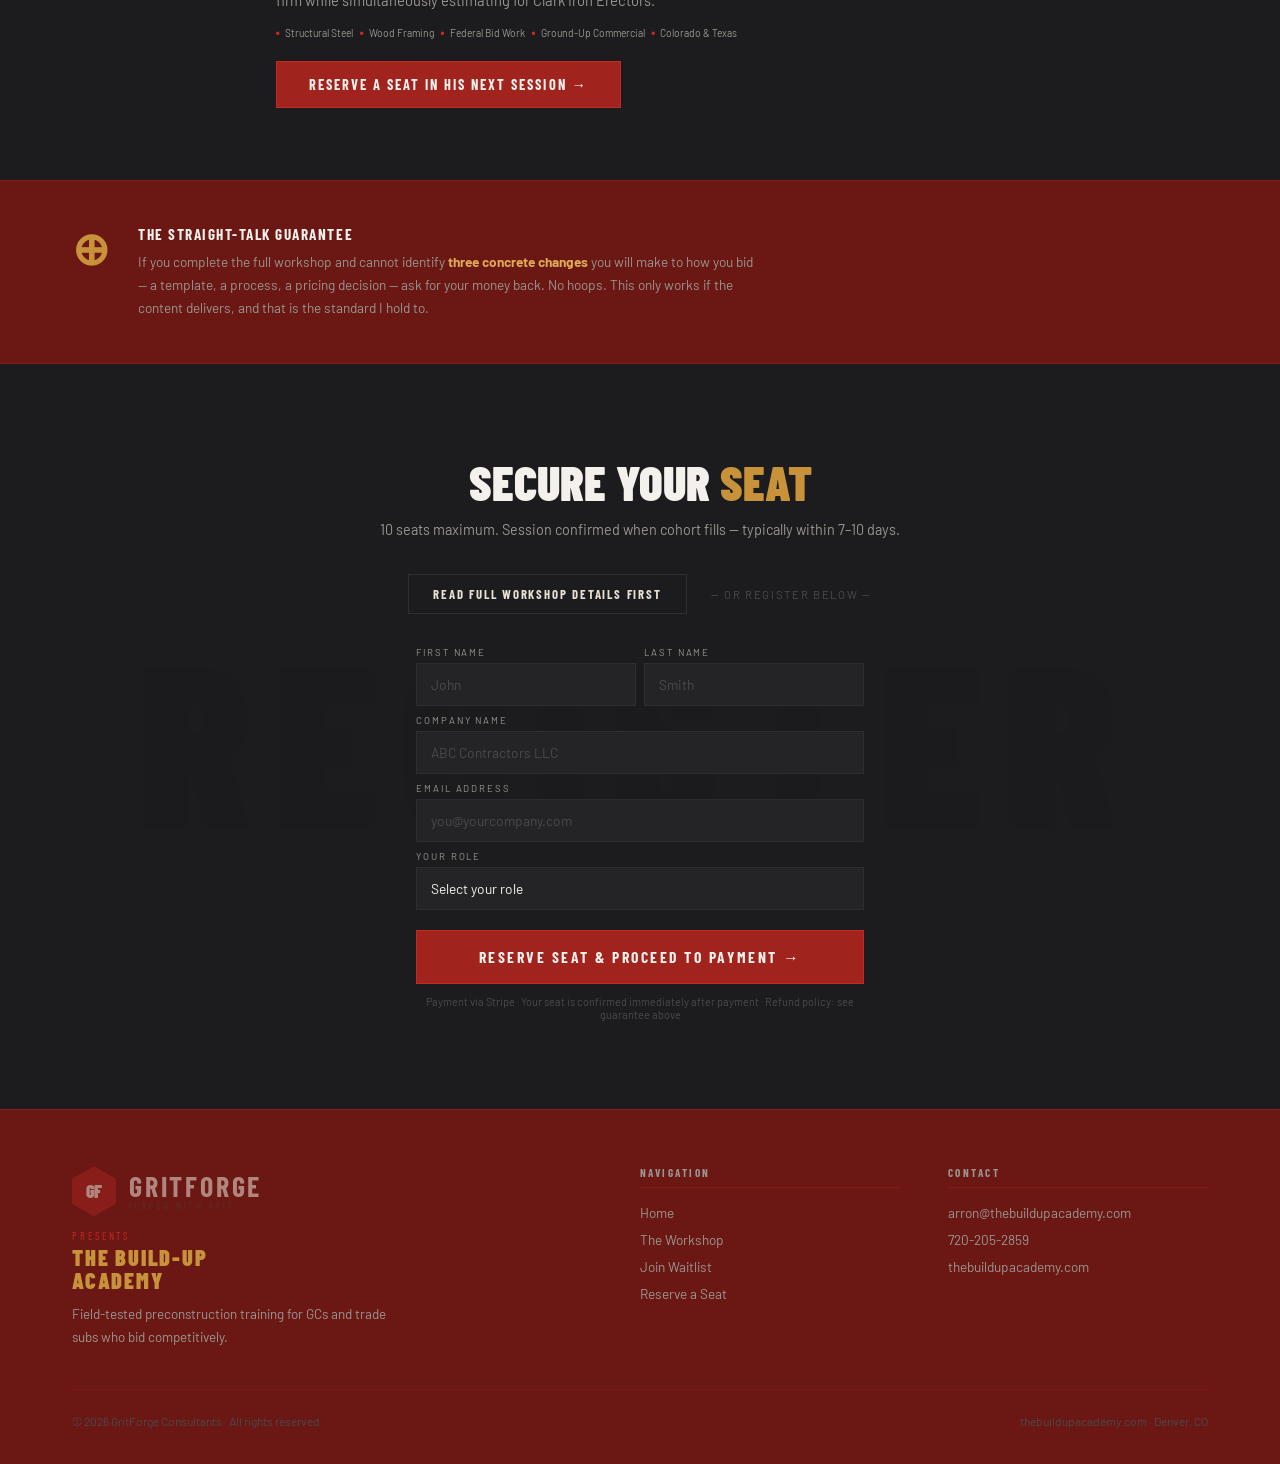
==== commit 65721a1f: "Add waitlist page; update nav + fix remaining stale content New: - waitlist.html: join waitlist / re" ====
--- a/index.html
+++ b/index.html
@@ -541,6 +541,7 @@
   <ul class="nav-links">
     <li><a href="index.html" class="active">Home</a></li>
     <li><a href="workshop.html">The Workshop</a></li>
+    <li><a href="waitlist.html">Join Waitlist</a></li>
     <li><a href="workshop.html#register" class="nav-cta">Claim Your Seat — $500</a></li>
   </ul>
 </nav>
@@ -784,6 +785,7 @@
       <ul>
         <li><a href="index.html">Home</a></li>
         <li><a href="workshop.html">The Workshop</a></li>
+        <li><a href="waitlist.html">Join Waitlist</a></li>
         <li><a href="workshop.html#register">Reserve a Seat</a></li>
       </ul>
     </div>
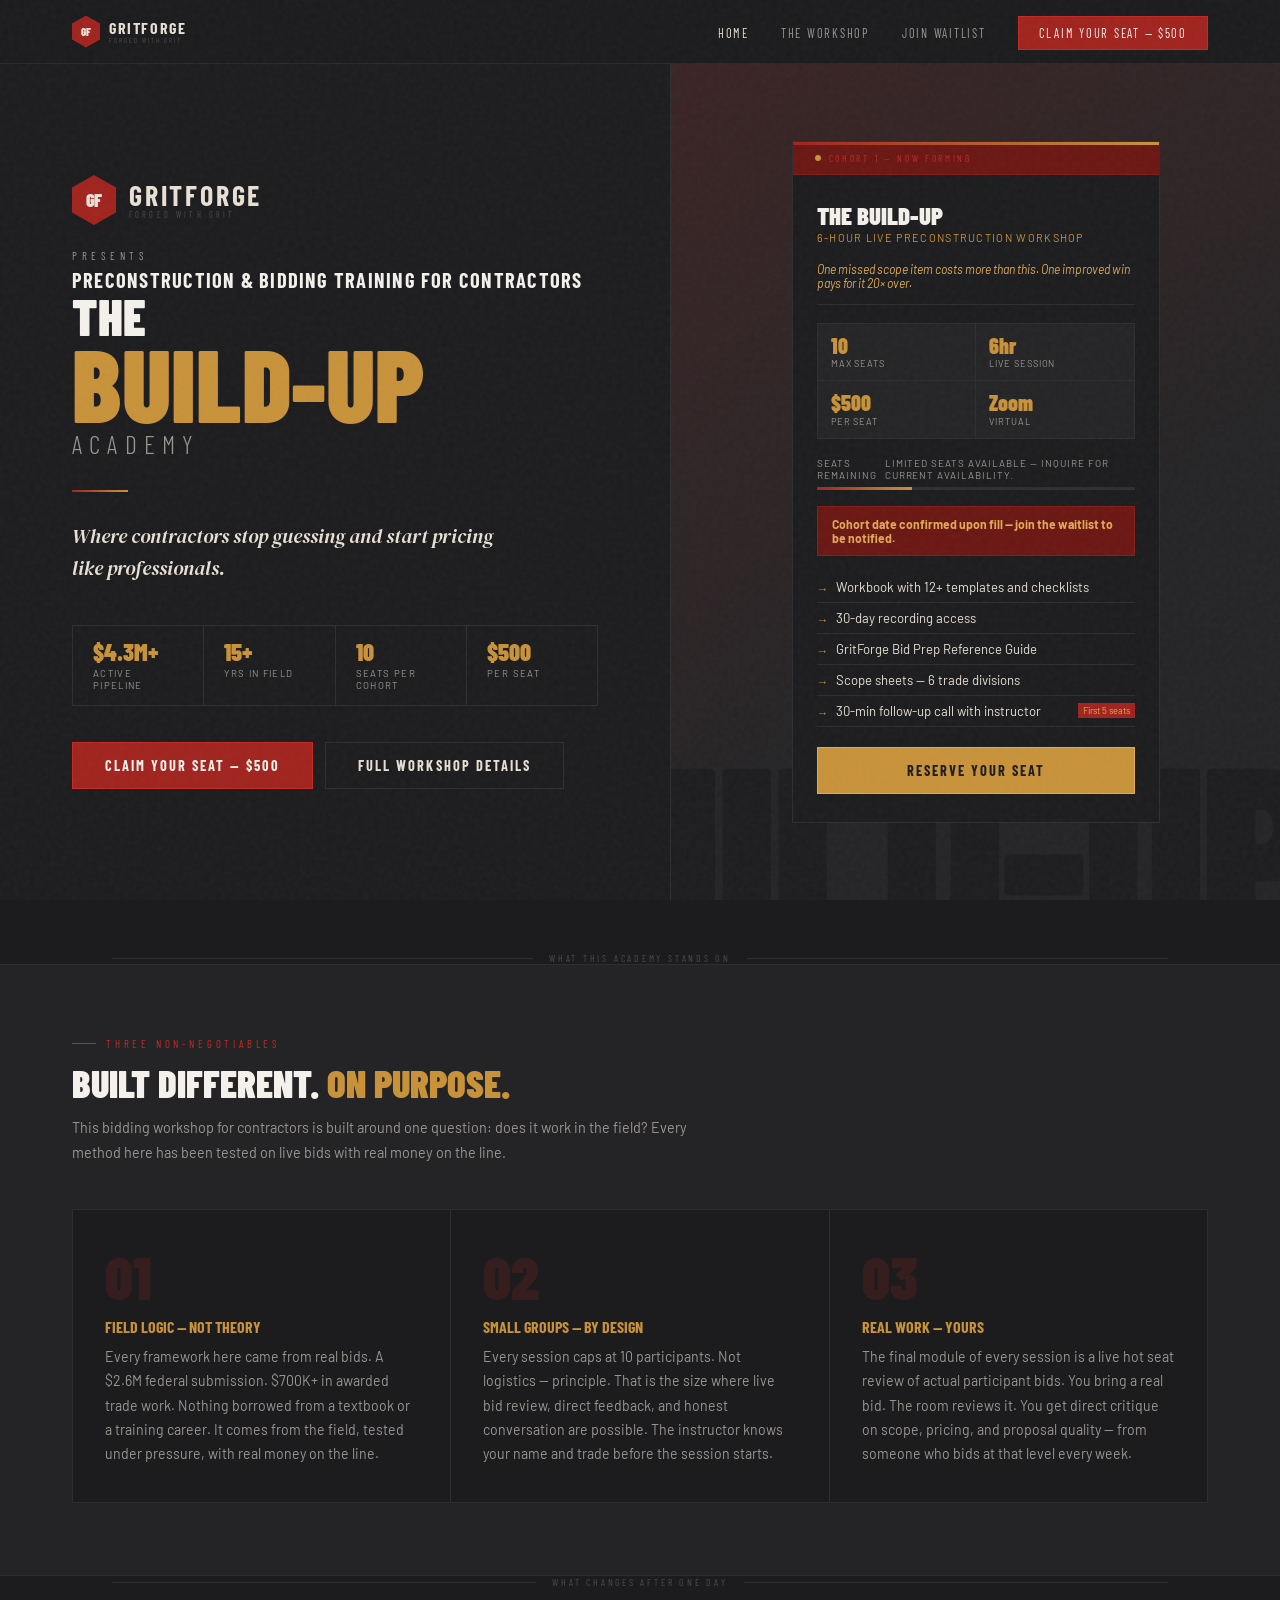
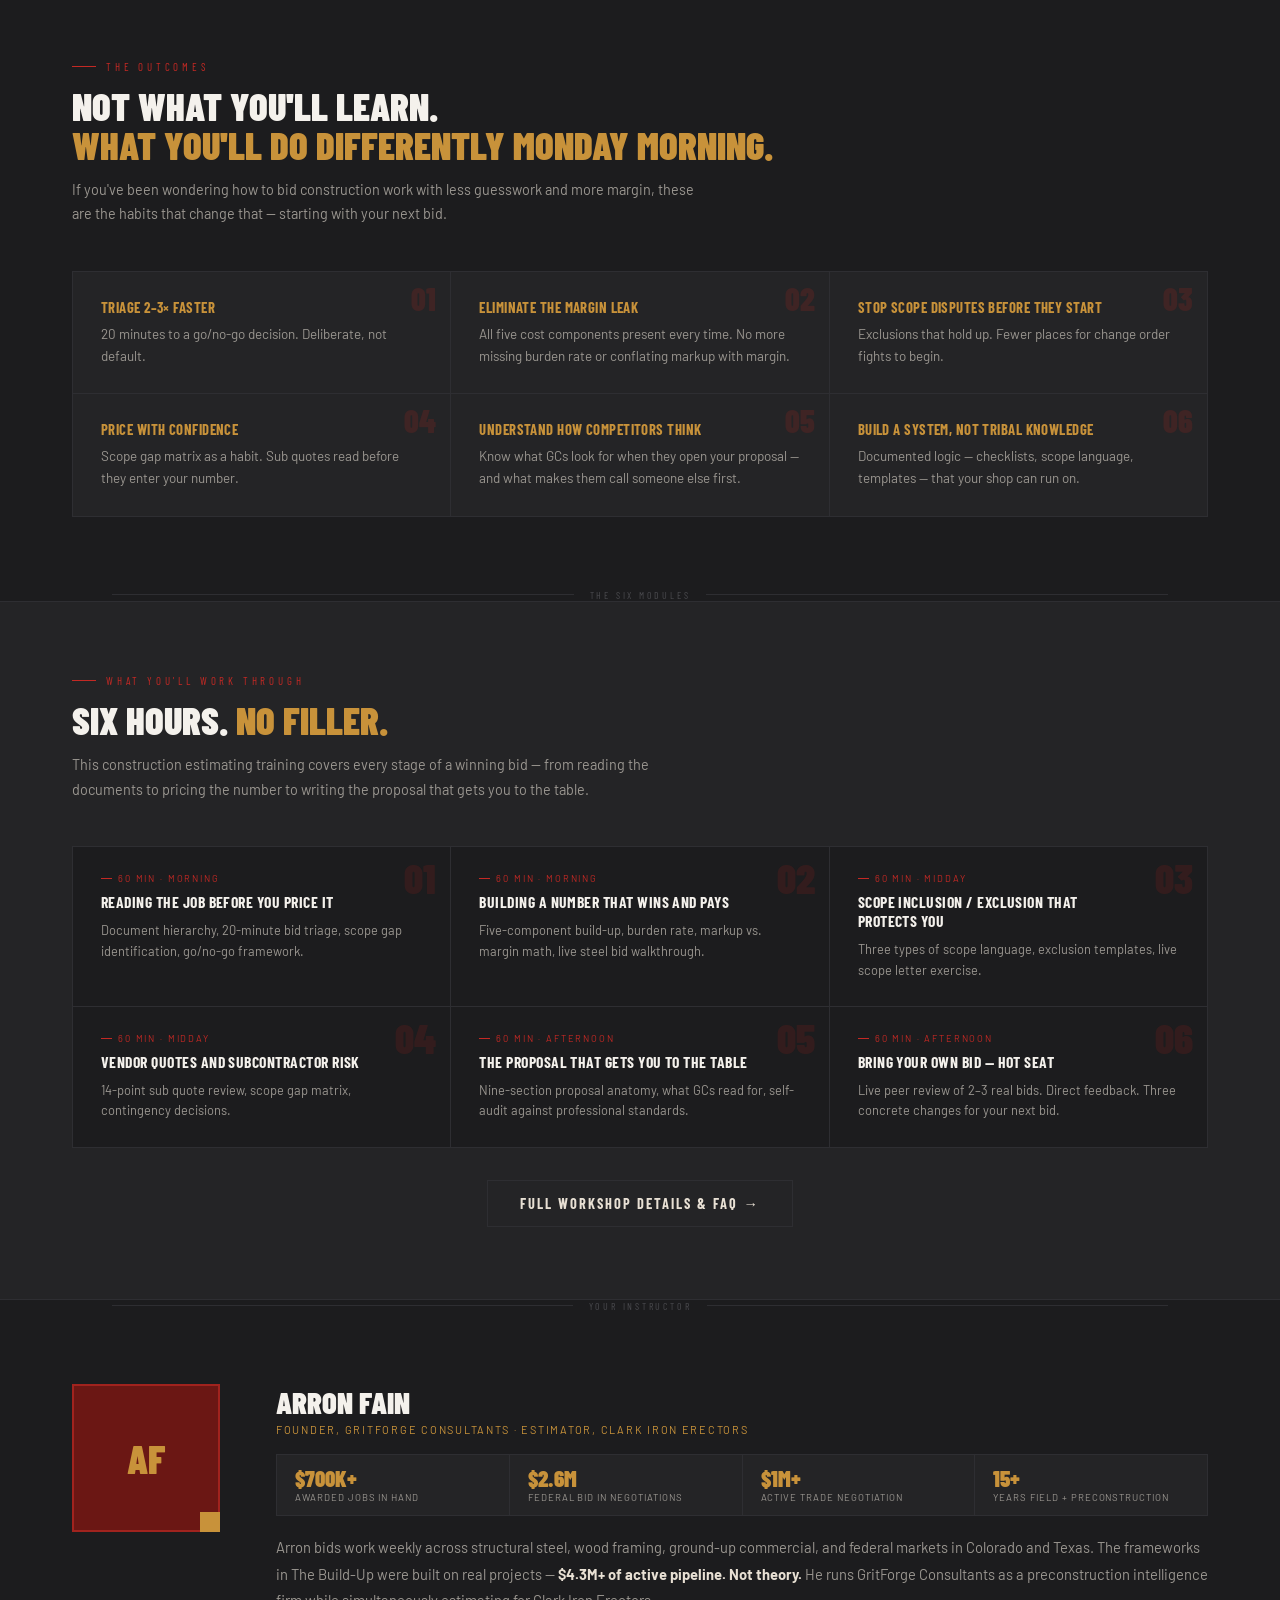
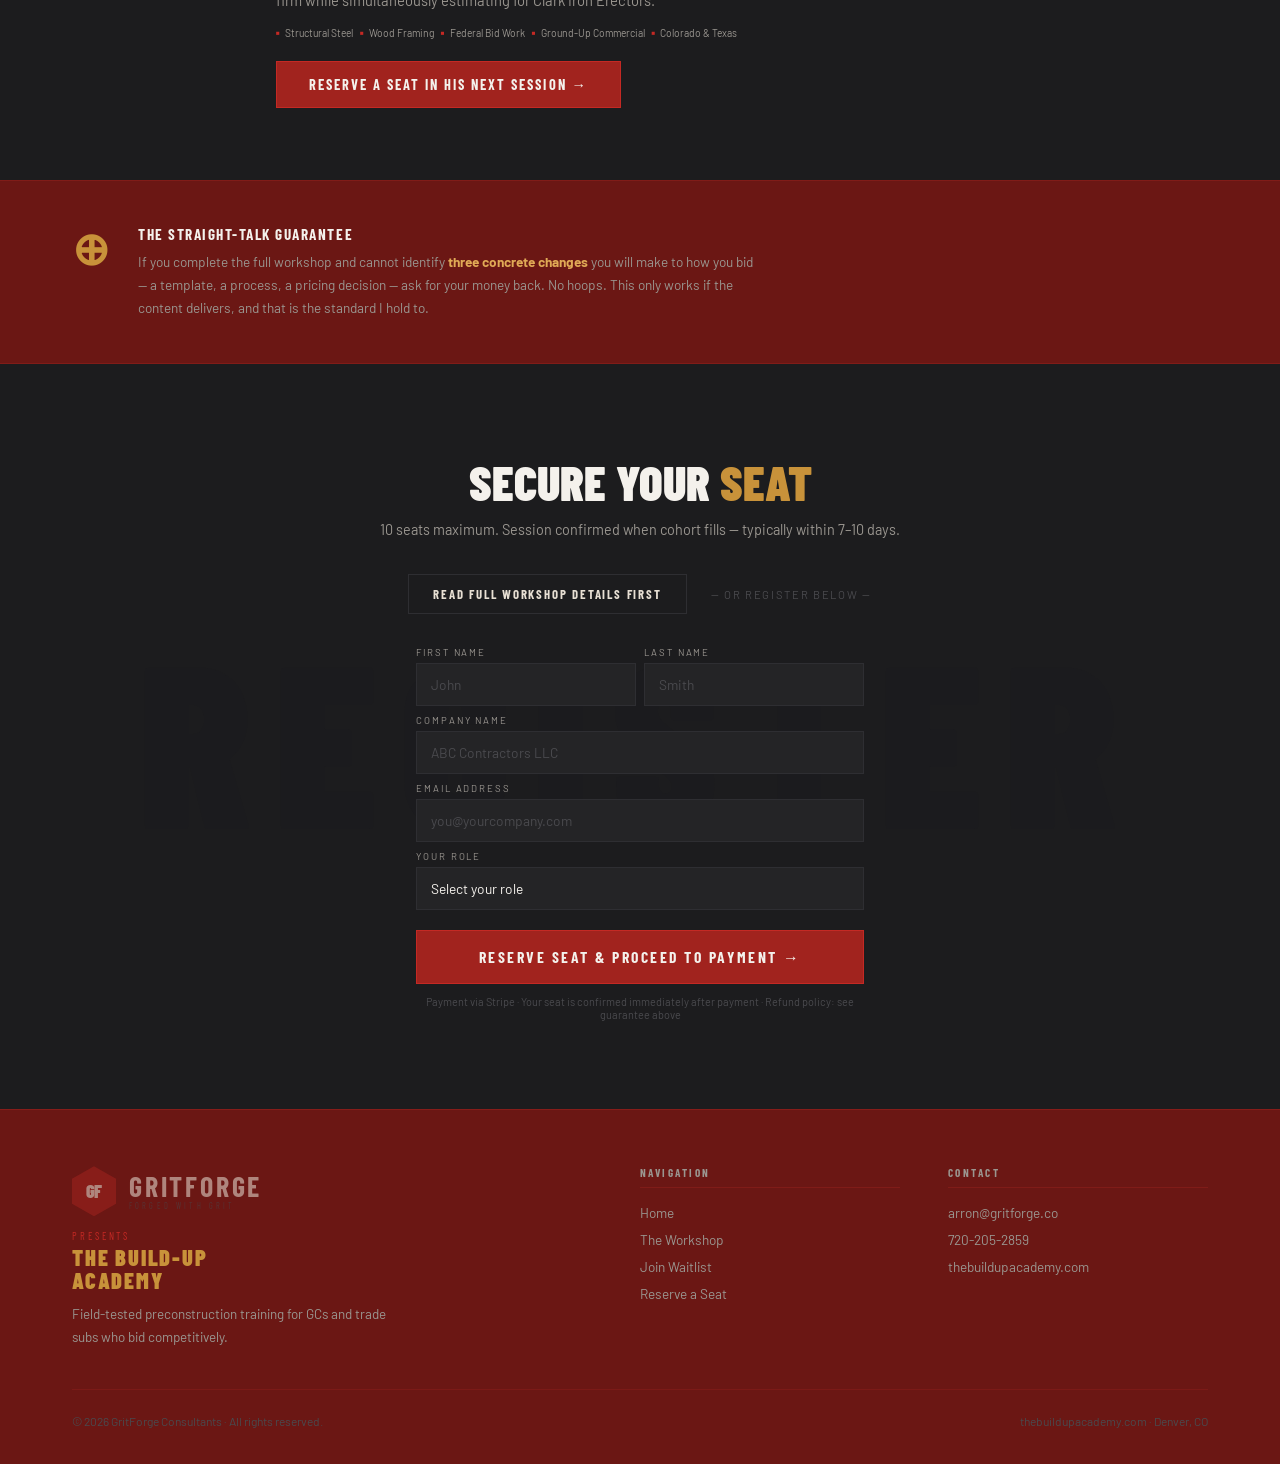
==== commit 669baaa0: "Update contact email from arron@thebuildupacademy.com to arron@gritforge.co Replaced all 7 instances" ====
--- a/index.html
+++ b/index.html
@@ -792,7 +792,7 @@
     <div class="footer-col">
       <h4>Contact</h4>
       <ul>
-        <li><a href="mailto:arron@thebuildupacademy.com">arron@thebuildupacademy.com</a></li>
+        <li><a href="mailto:arron@gritforge.co">arron@gritforge.co</a></li>
         <li><a href="tel:7202052859">720-205-2859</a></li>
         <li><a href="https://thebuildupacademy.com" target="_blank" rel="noopener">thebuildupacademy.com</a></li>
       </ul>
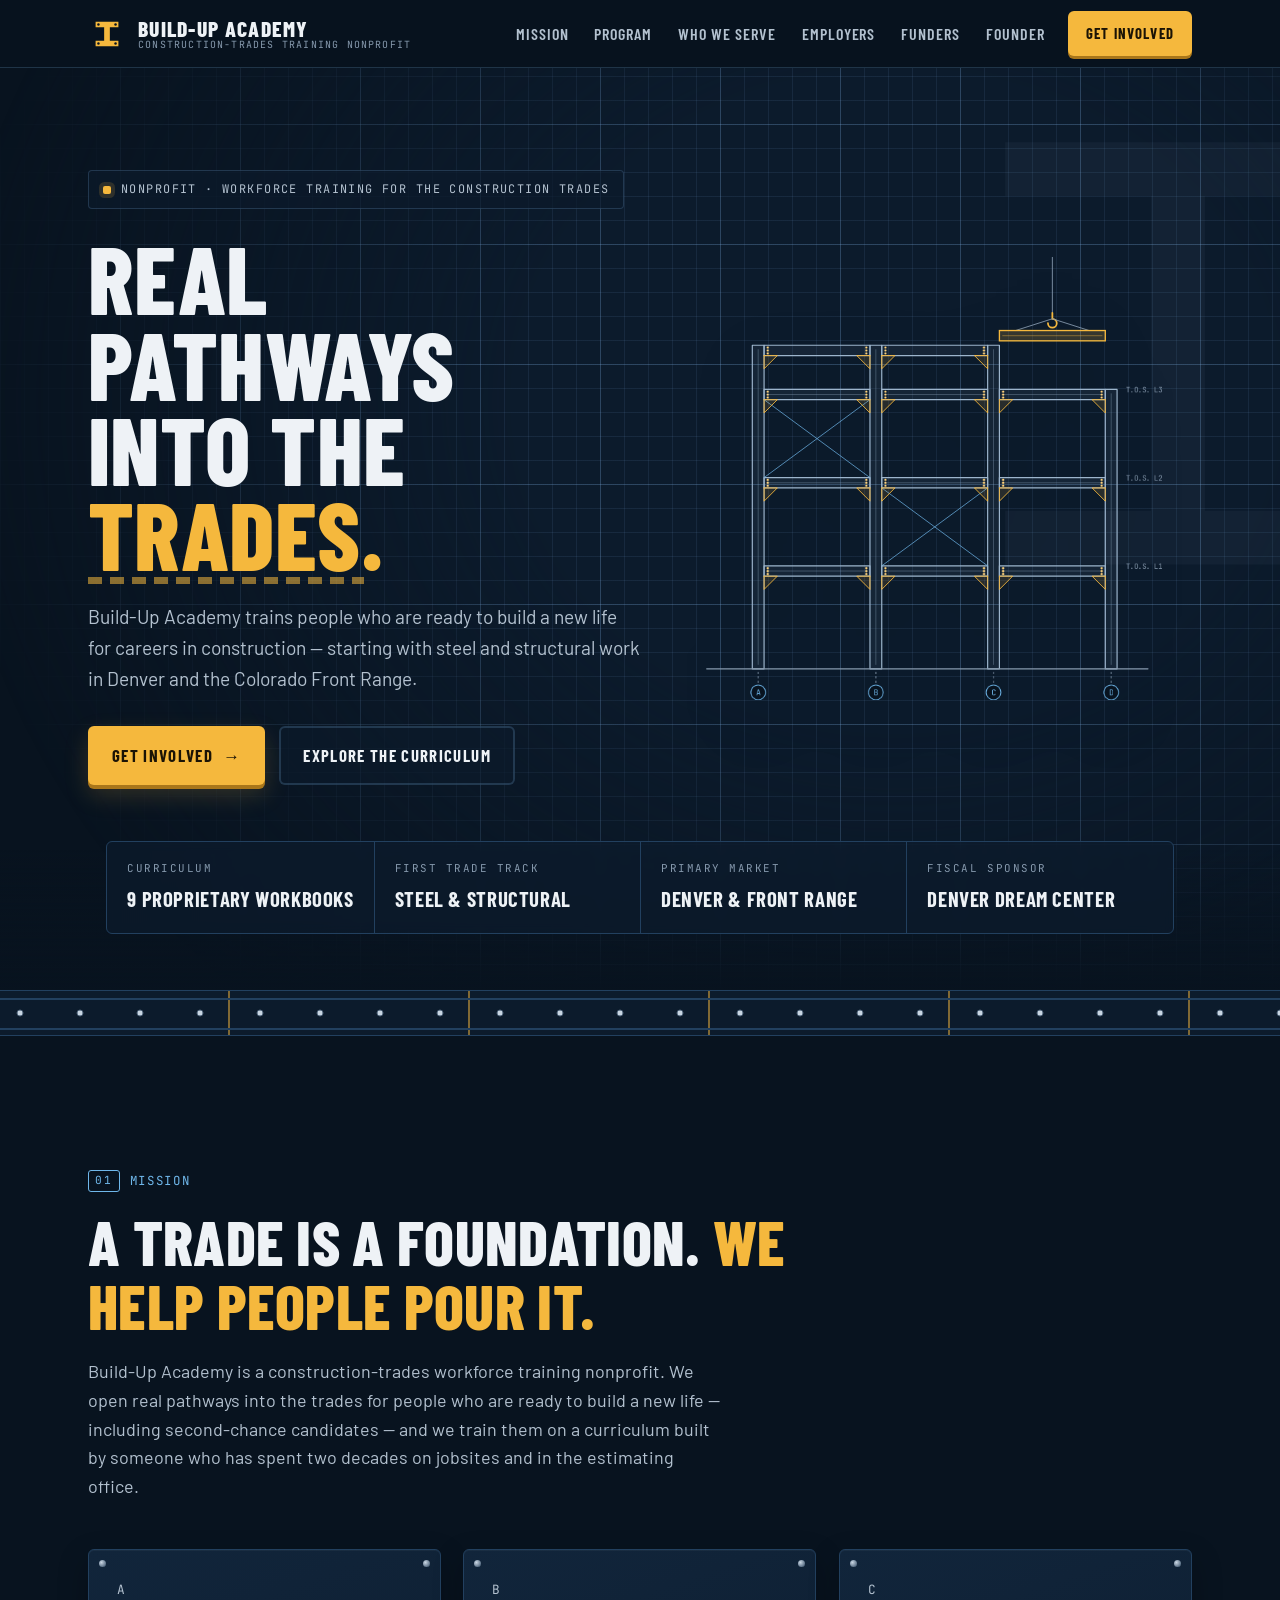
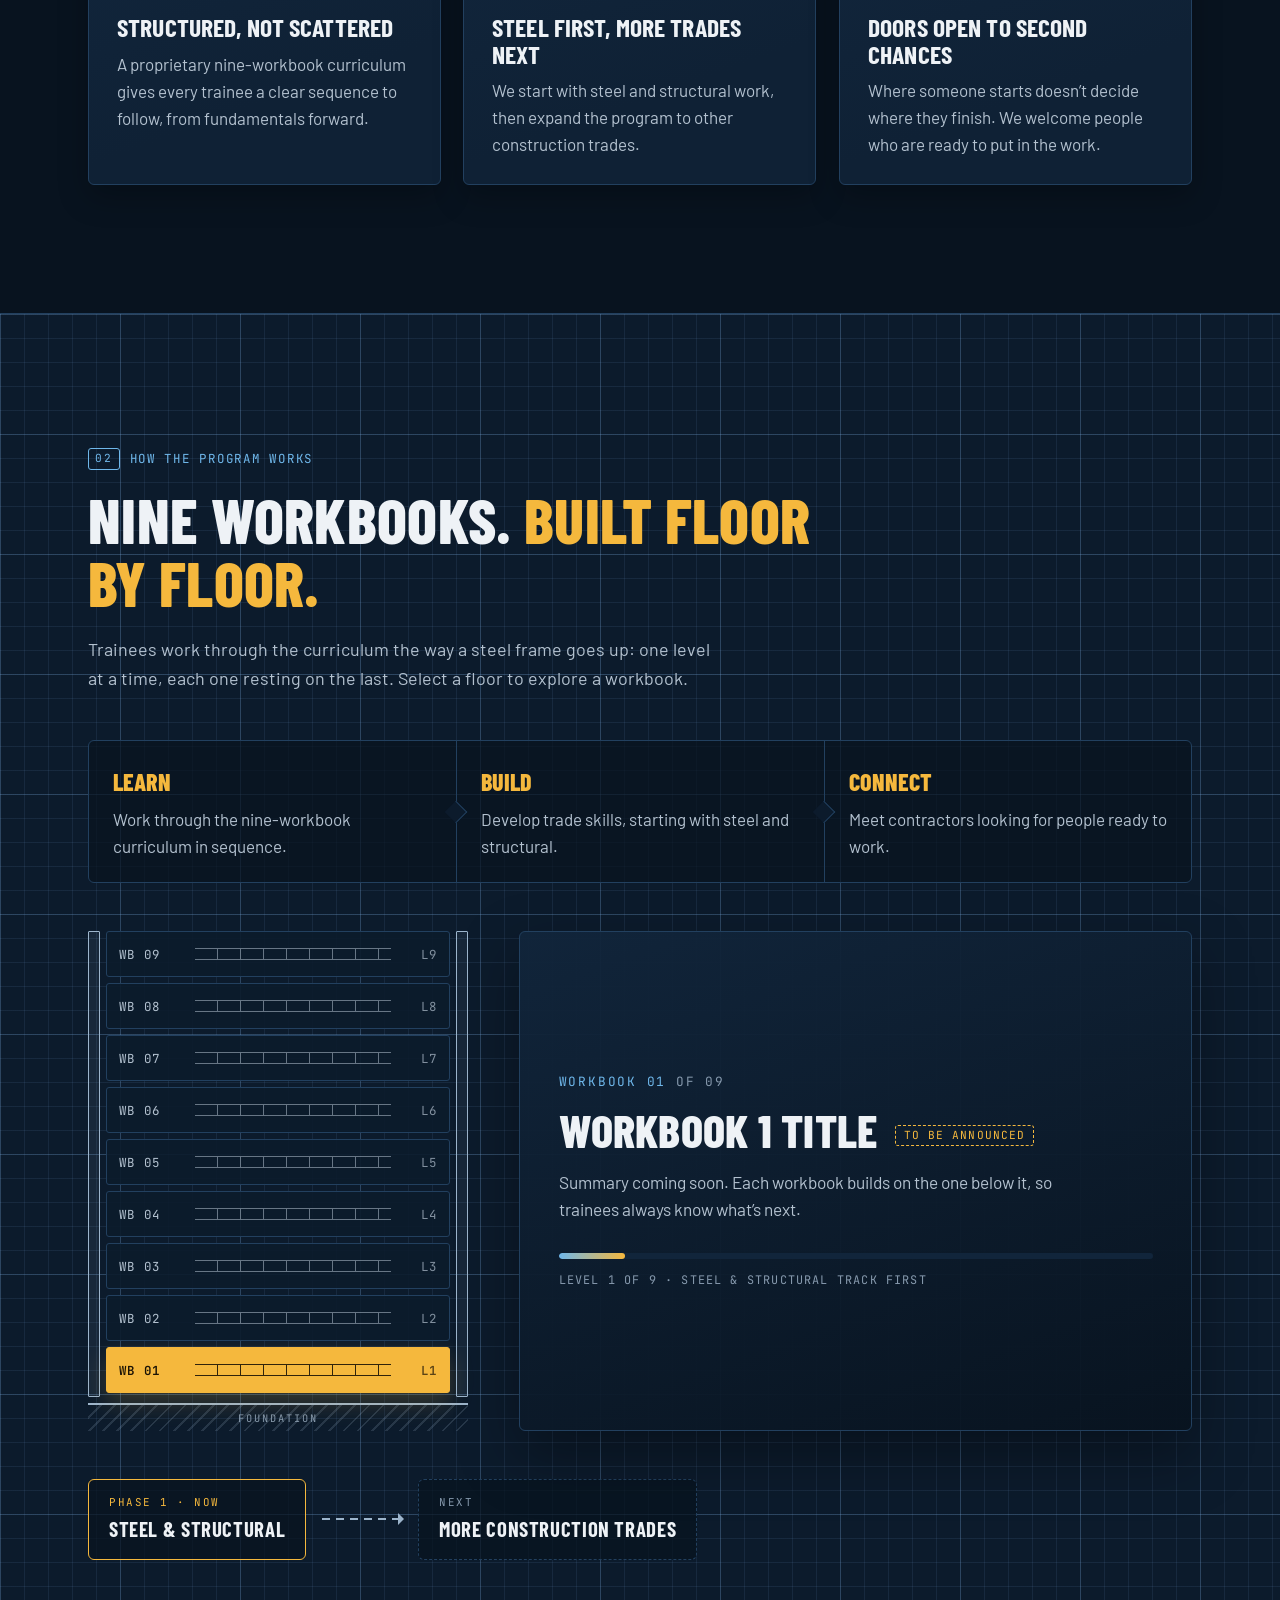
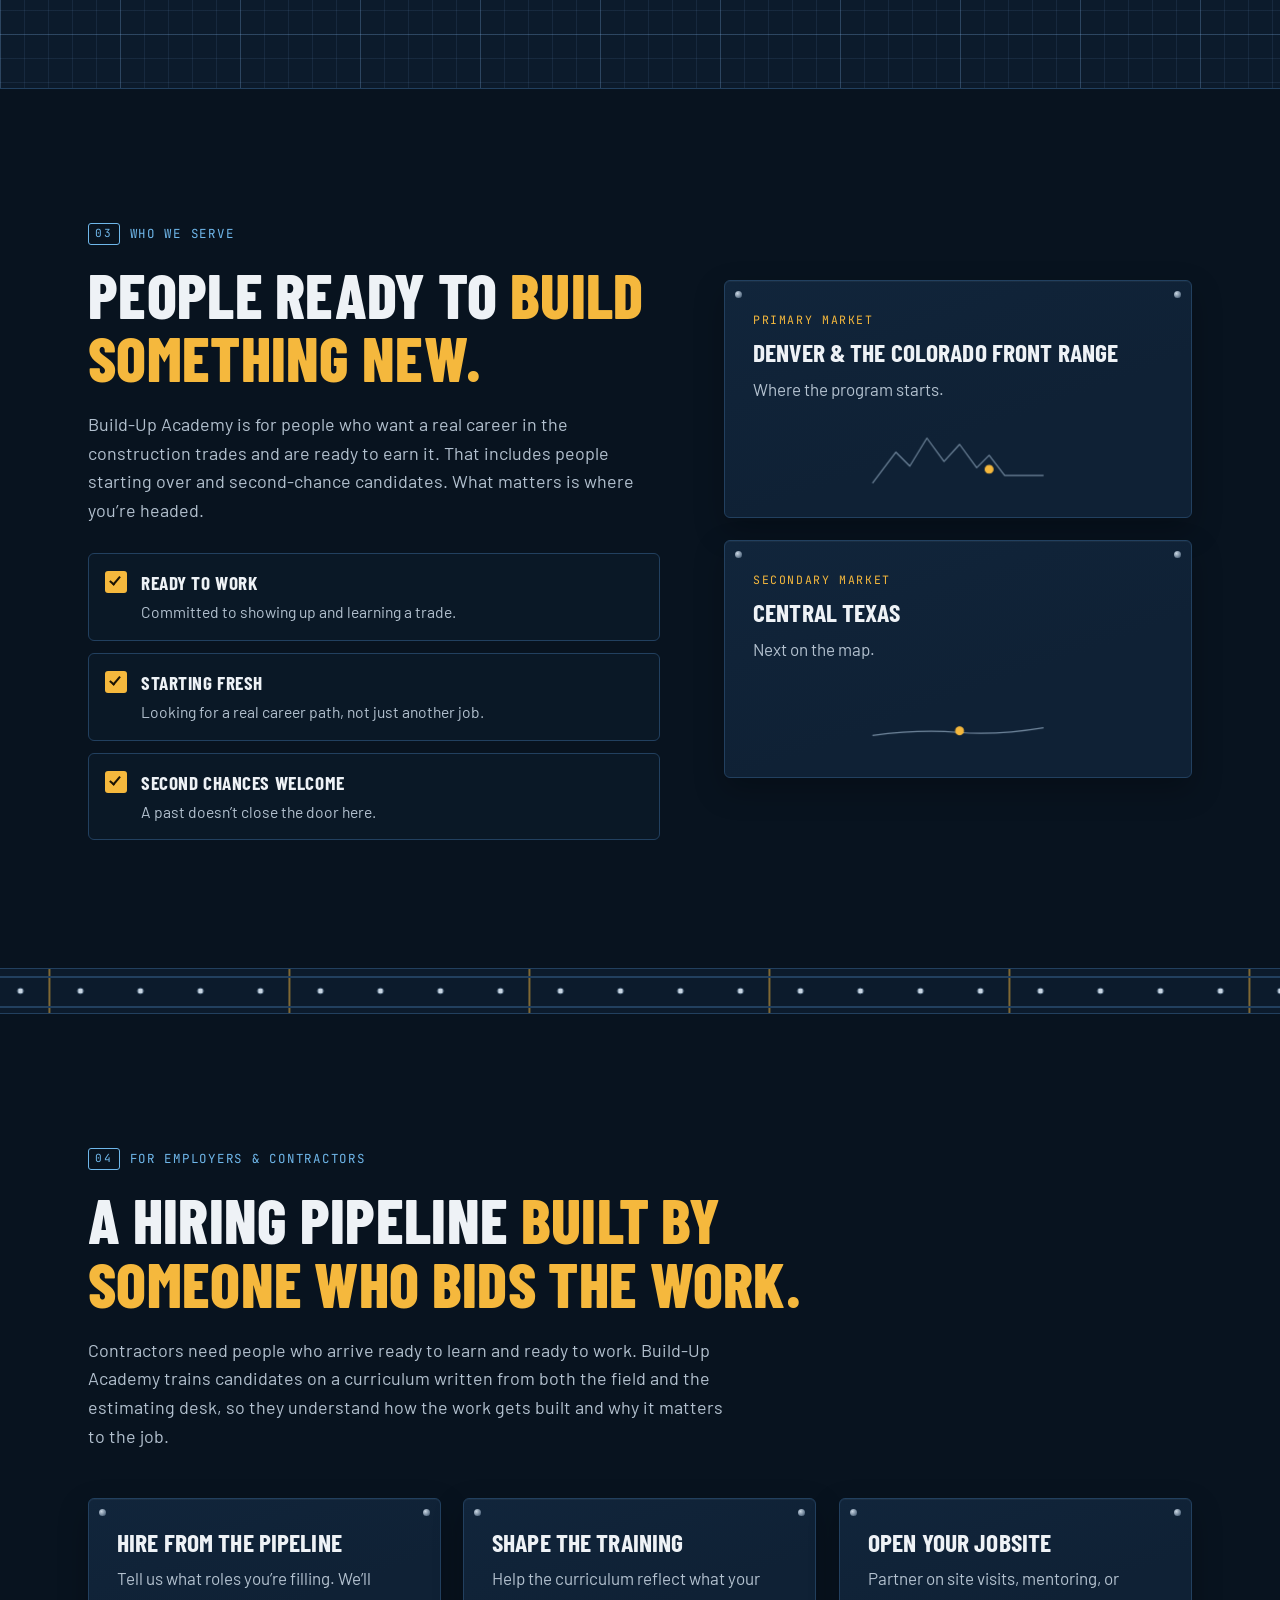
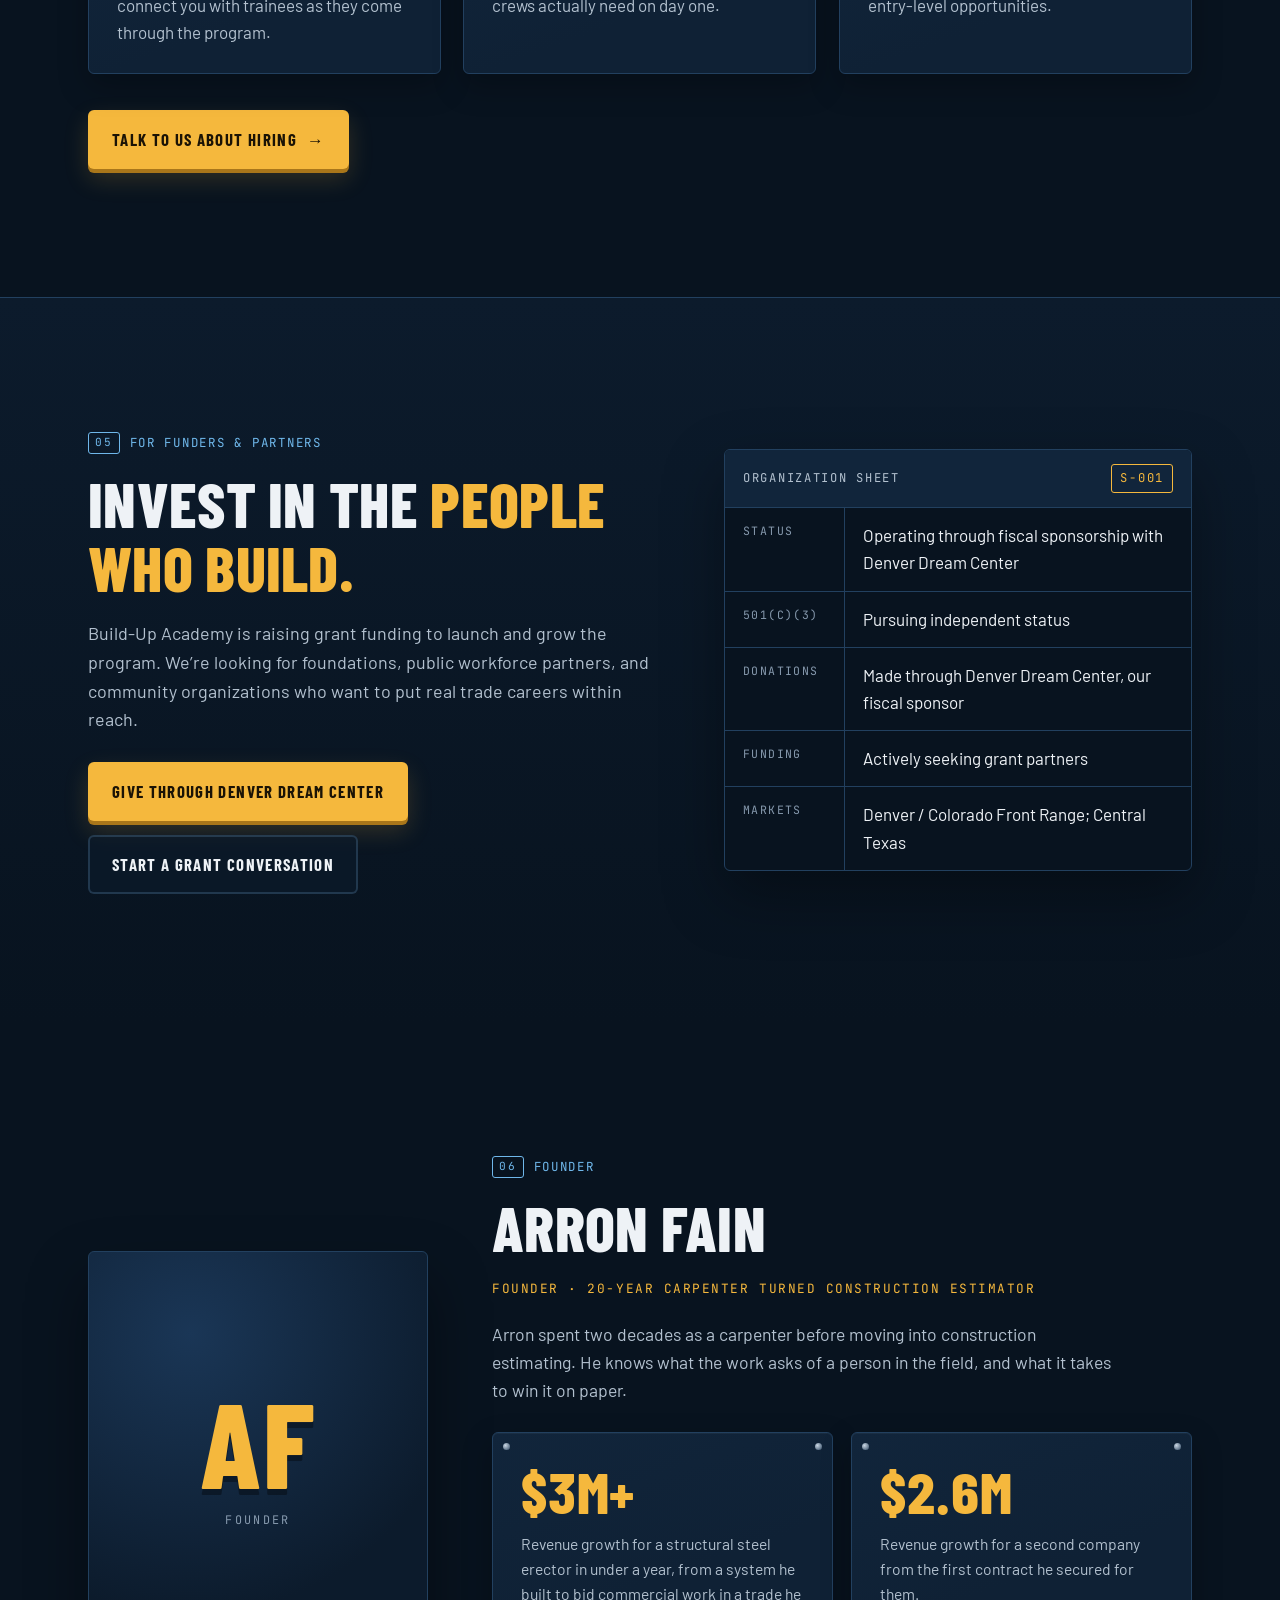
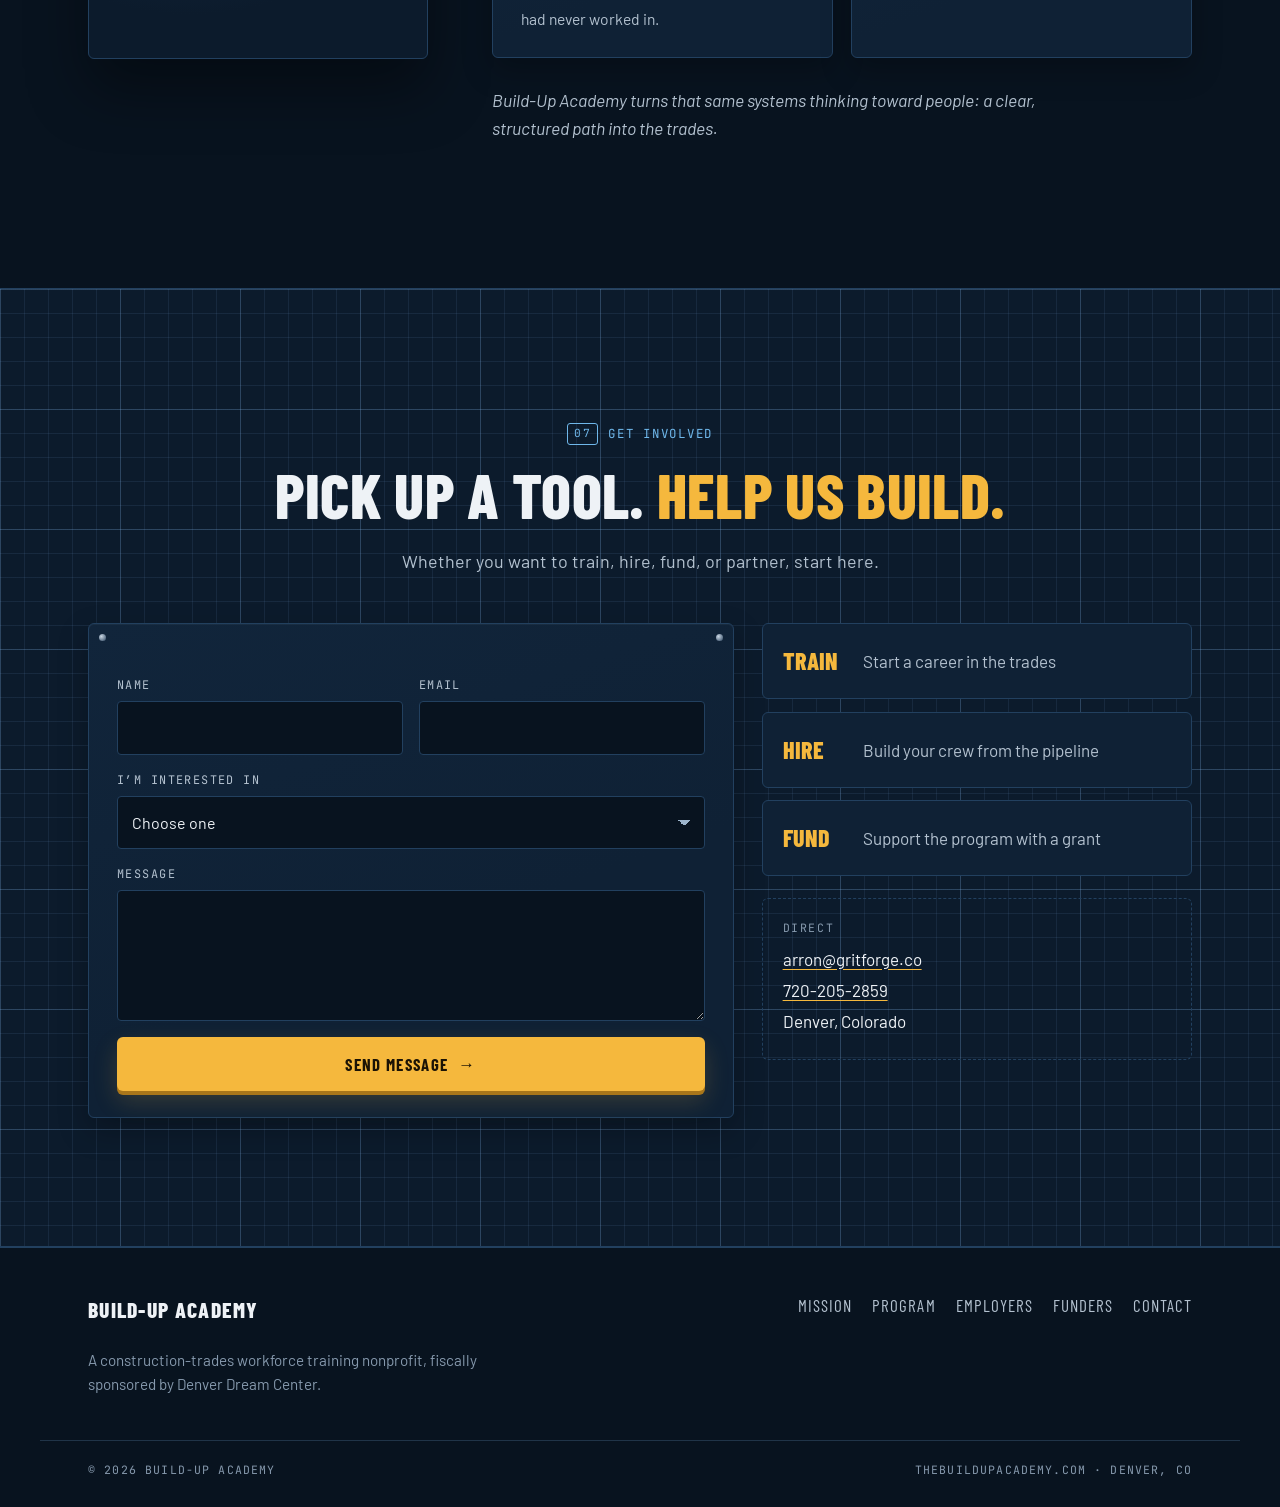
==== commit 6fa1fd8d: "Nonprofit redesign: rebuild site for Build-Up Academy - Replace contractor bidding-workshop site wit" ====
--- a/index.html
+++ b/index.html
@@ -2,848 +2,422 @@
 <html lang="en">
 <head>
 <meta charset="UTF-8">
-<meta name="viewport" content="width=device-width, initial-scale=1.0">
-<title>The Build-Up Academy | Preconstruction &amp; Bidding Training for Contractors</title>
-<meta name="description" content="6-hour live preconstruction workshop for GCs and trade subs. Learn to price with confidence, eliminate scope gaps, and win more bids. 10 seats max. Virtual via Zoom.">
+<meta name="viewport" content="width=device-width, initial-scale=1">
+<title>Build-Up Academy | Construction-Trades Workforce Training Nonprofit, Denver CO</title>
+<meta name="description" content="Build-Up Academy is a construction-trades workforce training nonprofit creating real pathways into the trades, starting with steel and structural work in Denver and the Colorado Front Range.">
 <link rel="canonical" href="https://thebuildupacademy.com/">
-<!-- Open Graph -->
-<meta property="og:title" content="The Build-Up Academy — Bidding Workshop for Contractors">
-<meta property="og:description" content="6-hour live preconstruction training for GCs and trade subs. 10 seats. $500.">
-<meta property="og:image" content="https://thebuildupacademy.com/og-preview.jpg">
-<meta property="og:url" content="https://thebuildupacademy.com">
+<meta name="theme-color" content="#08131f">
 <meta property="og:type" content="website">
-<meta property="og:site_name" content="The Build-Up Academy">
-<!-- Twitter Card -->
+<meta property="og:site_name" content="Build-Up Academy">
+<meta property="og:title" content="Build-Up Academy | Real pathways into the trades">
+<meta property="og:description" content="A construction-trades workforce training nonprofit. Steel and structural first. Denver and the Colorado Front Range.">
+<meta property="og:url" content="https://thebuildupacademy.com/">
+<meta property="og:image" content="https://thebuildupacademy.com/og-image.png">
 <meta name="twitter:card" content="summary_large_image">
-<meta name="twitter:title" content="The Build-Up Academy — GritForge Presents">
-<meta name="twitter:description" content="Where contractors stop guessing and start pricing like professionals. 10 seats. $500. Cohort 1 forming now.">
-<meta name="twitter:image" content="https://thebuildupacademy.com/GF_Logo_v3.png">
+<meta name="twitter:title" content="Build-Up Academy | Real pathways into the trades">
+<meta name="twitter:description" content="A construction-trades workforce training nonprofit. Steel and structural first.">
+<meta name="twitter:image" content="https://thebuildupacademy.com/og-image.png">
+<link rel="icon" href="favicon.svg" type="image/svg+xml">
+<link rel="preconnect" href="https://fonts.googleapis.com">
+<link rel="preconnect" href="https://fonts.gstatic.com" crossorigin>
+<link href="https://fonts.googleapis.com/css2?family=Barlow+Condensed:wght@500;600;700;800&family=Barlow:ital,wght@0,400;0,500;0,600;1,400&family=JetBrains+Mono:wght@400;600&display=swap" rel="stylesheet">
 <link rel="stylesheet" href="style.css">
-<style>
-
-/* ══ HERO ══════════════════════════════════════════════════ */
-
-.hero {
-  min-height: calc(100vh - var(--nav-h));
-  display: grid;
-  grid-template-columns: 1.1fr 1fr;
-  position: relative;
-  overflow: hidden;
-}
-
-.hero-left {
-  padding: 80px var(--pad) 80px;
-  display: flex;
-  flex-direction: column;
-  justify-content: center;
-  position: relative;
-  z-index: 2;
-}
-
-.brand-lockup {
-  display: inline-flex;
-  align-items: center;
-  gap: 13px;
-  margin-bottom: 24px;
-  opacity: 0.68;
-}
-.gf-hex {
-  width: 44px;
-  height: 50px;
-  background: var(--maroon);
-  clip-path: polygon(50% 0%, 100% 25%, 100% 75%, 50% 100%, 0% 75%, 0% 25%);
-  display: flex;
-  align-items: center;
-  justify-content: center;
-  flex-shrink: 0;
-}
-.gf-hex span {
-  font-family: var(--font-display);
-  font-weight: 900;
-  font-size: 1.15rem;
-  color: var(--bone);
-  letter-spacing: -0.02em;
-}
-.gf-wordmark {
-  display: flex;
-  flex-direction: column;
-  gap: 2px;
-  line-height: 1;
-}
-.gf-wordmark .gw-name {
-  font-family: var(--font-display);
-  font-weight: 700;
-  font-size: 1.75rem;
-  letter-spacing: 0.1em;
-  color: var(--bone);
-  text-transform: uppercase;
-}
-.gf-wordmark .gw-sub {
-  font-family: var(--font-display);
-  font-size: 0.52rem;
-  letter-spacing: 0.38em;
-  color: var(--iron);
-  text-transform: uppercase;
-}
-
-.gf-presents {
-  font-family: var(--font-display);
-  font-size: 0.68rem;
-  letter-spacing: 0.42em;
-  text-transform: uppercase;
-  color: var(--fog);
-  margin-bottom: 10px;
-}
-
-.hero-title {
-  font-family: var(--font-display);
-  font-weight: 900;
-  text-transform: uppercase;
-  line-height: 0.87;
-  color: var(--cream);
-  margin-bottom: 6px;
-}
-.hero-title .the  { font-size: clamp(2rem, 4vw, 3.8rem); display: block; }
-.hero-title .name { font-size: clamp(4.5rem, 8vw, 7.5rem); display: block; color: var(--amber); }
-.hero-title .acad {
-  font-size: clamp(1.1rem, 2vw, 1.8rem);
-  display: block;
-  color: var(--fog);
-  font-weight: 300;
-  letter-spacing: 0.28em;
-  margin-top: 6px;
-}
-
-.hero-rule {
-  width: 56px;
-  height: 2px;
-  background: linear-gradient(90deg, var(--maroon), var(--amber));
-  margin: 28px 0;
-}
-
-.hero-tagline {
-  font-family: var(--font-serif);
-  font-style: italic;
-  font-size: clamp(1.05rem, 1.55vw, 1.3rem);
-  color: var(--bone);
-  line-height: 1.65;
-  max-width: 440px;
-  margin-bottom: 40px;
-}
-
-.hero-proof {
-  display: flex;
-  gap: 0;
-  border: 1px solid var(--steel-light);
-  margin-bottom: 36px;
-}
-.proof-item {
-  padding: 14px 20px;
-  border-right: 1px solid var(--steel-light);
-  flex: 1;
-}
-.proof-item:last-child { border-right: none; }
-.proof-n {
-  font-family: var(--font-display);
-  font-weight: 900;
-  font-size: 1.5rem;
-  color: var(--amber);
-  line-height: 1;
-  display: block;
-}
-.proof-l {
-  font-size: 0.6rem;
-  letter-spacing: 0.14em;
-  color: var(--fog);
-  text-transform: uppercase;
-  margin-top: 3px;
-  display: block;
-}
-
-.hero-actions { display: flex; gap: 12px; flex-wrap: wrap; }
-
-/* Hero right — workshop card */
-.hero-right {
-  background: var(--steel-mid);
-  border-left: 1px solid var(--steel-light);
-  display: flex;
-  align-items: center;
-  justify-content: center;
-  position: relative;
-  overflow: hidden;
-}
-.hero-right::before {
-  content: '';
-  position: absolute;
-  inset: 0;
-  background: linear-gradient(145deg, rgba(161,35,30,0.18) 0%, transparent 65%);
-}
-.hero-right::after {
-  content: 'THE\ABUILD-UP';
-  white-space: pre;
-  position: absolute;
-  font-family: var(--font-display);
-  font-weight: 900;
-  font-size: 20vw;
-  color: rgba(28, 28, 30, 0.85);
-  bottom: -4vw;
-  right: -3vw;
-  line-height: 0.82;
-  letter-spacing: -0.02em;
-  pointer-events: none;
-  text-transform: uppercase;
-}
-
-.workshop-card {
-  background: var(--steel);
-  border: 1px solid var(--steel-light);
-  width: 368px;
-  position: relative;
-  z-index: 2;
-}
-.workshop-card::before {
-  content: '';
-  position: absolute;
-  top: 0; left: 0; right: 0;
-  height: 3px;
-  background: linear-gradient(90deg, var(--maroon), var(--amber));
-}
-.wc-tag {
-  background: var(--maroon-dark);
-  padding: 10px 22px;
-  font-family: var(--font-display);
-  font-size: 0.6rem;
-  letter-spacing: 0.28em;
-  color: var(--maroon-light);
-  text-transform: uppercase;
-  border-bottom: 1px solid rgba(161,35,30,0.4);
-  display: flex;
-  align-items: center;
-  gap: 8px;
-}
-.wc-tag .live-dot {
-  width: 6px; height: 6px;
-  background: var(--amber);
-  border-radius: 50%;
-  animation: pulse 1.8s infinite;
-}
-
-.wc-body { padding: 28px 24px; }
-.wc-title {
-  font-family: var(--font-display);
-  font-weight: 900;
-  font-size: 1.55rem;
-  text-transform: uppercase;
-  color: var(--cream);
-  line-height: 1;
-  margin-bottom: 3px;
-}
-.wc-sub {
-  font-size: 0.68rem;
-  letter-spacing: 0.12em;
-  color: var(--amber);
-  text-transform: uppercase;
-  margin-bottom: 18px;
-}
-
-.wc-stats {
-  display: grid;
-  grid-template-columns: 1fr 1fr;
-  gap: 1px;
-  background: var(--steel-light);
-  border: 1px solid var(--steel-light);
-  margin-bottom: 18px;
-}
-.wcs { background: var(--steel-mid); padding: 11px 13px; }
-.wcs-n { font-family: var(--font-display); font-weight: 900; font-size: 1.35rem; color: var(--amber); line-height: 1; }
-.wcs-l { font-size: 0.58rem; letter-spacing: 0.1em; color: var(--fog); text-transform: uppercase; margin-top: 2px; }
-
-.meter { margin-bottom: 16px; }
-.meter-lbl { display: flex; justify-content: space-between; font-size: 0.62rem; letter-spacing: 0.1em; color: var(--fog); text-transform: uppercase; margin-bottom: 6px; }
-.meter-lbl strong { color: var(--amber); }
-.meter-bar { height: 3px; background: var(--steel-light); position: relative; }
-.meter-fill { position: absolute; left: 0; top: 0; height: 100%; width: 0; background: linear-gradient(90deg, var(--maroon), var(--amber)); transition: width 1.2s ease 0.6s; }
-
-.wc-date {
-  background: var(--maroon-dark);
-  padding: 10px 14px;
-  margin-bottom: 16px;
-  border: 1px solid rgba(161,35,30,0.5);
-  font-size: 0.76rem;
-  color: var(--fog);
-}
-.wc-date strong { color: var(--amber-light); display: block; }
-
-.includes { list-style: none; margin-bottom: 20px; }
-.includes li {
-  padding: 7px 0;
-  border-bottom: 1px solid var(--steel-light);
-  font-size: 0.82rem;
-  color: var(--bone);
-  display: flex;
-  align-items: flex-start;
-  gap: 8px;
-}
-.includes li::before { content: '→'; color: var(--amber); font-size: 0.72rem; flex-shrink: 0; margin-top: 2px; }
-.badge { font-size: 0.58rem; background: var(--maroon); color: var(--amber-light); padding: 2px 5px; margin-left: auto; flex-shrink: 0; }
-
-.wc-hook {
-  font-size: 0.76rem;
-  color: var(--amber-light);
-  font-style: italic;
-  margin-bottom: 18px;
-  padding-bottom: 14px;
-  border-bottom: 1px solid var(--steel-light);
-}
-
-/* ══ PILLARS ═══════════════════════════════════════════════ */
-
-.pillars {
-  background: var(--steel-mid);
-  border-top: 1px solid var(--steel-light);
-  border-bottom: 1px solid var(--steel-light);
-  padding: 72px var(--pad);
-}
-.pillars-inner { max-width: var(--max-w); margin: 0 auto; }
-.pillars-grid {
-  display: grid;
-  grid-template-columns: repeat(3, 1fr);
-  gap: 1px;
-  background: var(--steel-light);
-  border: 1px solid var(--steel-light);
-  margin-top: 44px;
-}
-.pillar { background: var(--steel); padding: 36px 32px; position: relative; overflow: hidden; }
-.pillar::after {
-  content: '';
-  position: absolute;
-  bottom: 0; left: 0; right: 0;
-  height: 2px;
-  background: transparent;
-  transition: background 0.3s;
-}
-.pillar:hover::after { background: linear-gradient(90deg, var(--maroon), var(--amber)); }
-.pillar-num { font-family: var(--font-display); font-weight: 900; font-size: 3.8rem; color: rgba(161,35,30,0.2); line-height: 1; margin-bottom: 10px; }
-.pillar-title { font-family: var(--font-display); font-weight: 700; font-size: 1rem; text-transform: uppercase; color: var(--amber); margin-bottom: 9px; }
-.pillar-desc { font-size: 0.88rem; color: var(--fog); line-height: 1.72; }
-
-/* ══ TRANSFORMATION ═════════════════════════════════════════ */
-
-.transform { padding: 72px var(--pad); }
-.transform-inner { max-width: var(--max-w); margin: 0 auto; }
-.t-grid {
-  display: grid;
-  grid-template-columns: repeat(3, 1fr);
-  gap: 1px;
-  background: var(--steel-light);
-  border: 1px solid var(--steel-light);
-  margin-top: 44px;
-}
-.t-item { background: var(--steel-mid); padding: 26px 28px; position: relative; }
-.t-num { font-family: var(--font-display); font-weight: 900; font-size: 2rem; color: rgba(161,35,30,0.22); position: absolute; top: 10px; right: 14px; line-height: 1; }
-.t-title { font-family: var(--font-display); font-weight: 700; font-size: 0.92rem; text-transform: uppercase; color: var(--amber); margin-bottom: 7px; letter-spacing: 0.03em; }
-.t-desc { font-size: 0.84rem; color: var(--fog); line-height: 1.65; }
-
-/* ══ CURRICULUM ════════════════════════════════════════════ */
-
-.curriculum { padding: 72px var(--pad); background: var(--steel-mid); border-top: 1px solid var(--steel-light); border-bottom: 1px solid var(--steel-light); }
-.curriculum-inner { max-width: var(--max-w); margin: 0 auto; }
-.mod-grid {
-  display: grid;
-  grid-template-columns: 1fr 1fr 1fr;
-  gap: 1px;
-  background: var(--steel-light);
-  border: 1px solid var(--steel-light);
-  margin-top: 44px;
-}
-.mod { background: var(--steel); padding: 26px 28px; position: relative; transition: background 0.2s; }
-.mod:hover { background: var(--steel-light); }
-.mod-n { font-family: var(--font-display); font-weight: 900; font-size: 2.6rem; color: rgba(161,35,30,0.18); position: absolute; top: 10px; right: 14px; line-height: 1; }
-.mod-time { font-size: 0.58rem; letter-spacing: 0.2em; color: var(--maroon-light); text-transform: uppercase; margin-bottom: 8px; display: flex; align-items: center; gap: 6px; }
-.mod-time::before { content: ''; width: 11px; height: 1px; background: var(--maroon-light); }
-.mod-title { font-family: var(--font-display); font-weight: 700; font-size: 0.98rem; text-transform: uppercase; color: var(--cream); margin-bottom: 9px; max-width: calc(100% - 40px); letter-spacing: 0.03em; }
-.mod-desc { font-size: 0.8rem; color: var(--fog); line-height: 1.6; }
-
-/* ══ INSTRUCTOR ════════════════════════════════════════════ */
-
-.instructor { padding: 72px var(--pad); }
-.instructor-inner {
-  max-width: var(--max-w);
-  margin: 0 auto;
-  display: grid;
-  grid-template-columns: auto 1fr;
-  gap: 56px;
-  align-items: start;
-}
-.av {
-  width: 148px; height: 148px;
-  background: var(--maroon-dark);
-  border: 2px solid var(--maroon);
-  display: flex;
-  align-items: center;
-  justify-content: center;
-  font-family: var(--font-display);
-  font-weight: 900;
-  font-size: 2.5rem;
-  color: var(--amber);
-  position: relative;
-  flex-shrink: 0;
-}
-.av::after {
-  content: '';
-  position: absolute;
-  bottom: -2px; right: -2px;
-  width: 20px; height: 20px;
-  background: var(--amber);
-}
-.av-name { font-family: var(--font-display); font-weight: 900; font-size: 1.9rem; text-transform: uppercase; color: var(--cream); margin-bottom: 3px; }
-.av-role { font-size: 0.68rem; letter-spacing: 0.16em; color: var(--amber); text-transform: uppercase; margin-bottom: 18px; }
-.av-creds {
-  display: flex;
-  gap: 1px;
-  background: var(--steel-light);
-  border: 1px solid var(--steel-light);
-  margin-bottom: 18px;
-}
-.av-cred { background: var(--steel-mid); padding: 12px 18px; flex: 1; }
-.av-cred-n { font-family: var(--font-display); font-weight: 900; font-size: 1.4rem; color: var(--amber); line-height: 1; }
-.av-cred-l { font-size: 0.6rem; letter-spacing: 0.1em; color: var(--fog); text-transform: uppercase; margin-top: 2px; }
-.av-bio { font-size: 0.92rem; color: var(--fog); line-height: 1.78; margin-bottom: 14px; }
-.av-bio strong { color: var(--bone); }
-.tags { display: flex; flex-wrap: wrap; gap: 7px; margin-bottom: 22px; }
-.tag { font-size: 0.64rem; color: var(--fog); display: flex; align-items: center; gap: 5px; }
-.tag::before { content: '■'; color: var(--maroon-light); font-size: 0.4rem; }
-
-/* ══ GUARANTEE ══════════════════════════════════════════════ */
-
-.guarantee {
-  padding: 44px var(--pad);
-  background: var(--maroon-dark);
-  border-top: 1px solid rgba(161,35,30,0.4);
-  border-bottom: 1px solid rgba(161,35,30,0.4);
-  display: flex;
-  align-items: flex-start;
-  gap: 28px;
-}
-.g-icon { font-family: var(--font-display); font-weight: 900; font-size: 2.8rem; color: var(--amber); line-height: 1; flex-shrink: 0; }
-.g-title { font-family: var(--font-display); font-weight: 700; font-size: 0.95rem; text-transform: uppercase; letter-spacing: 0.1em; color: var(--cream); margin-bottom: 7px; }
-.g-text { font-size: 0.85rem; color: var(--fog); line-height: 1.7; max-width: 620px; }
-.g-text strong { color: var(--amber-light); }
-
-/* ══ REGISTER ═══════════════════════════════════════════════ */
-
-.reg {
-  padding: 88px var(--pad);
-  text-align: center;
-  position: relative;
-  overflow: hidden;
-}
-.reg::before {
-  content: 'REGISTER';
-  position: absolute;
-  font-family: var(--font-display);
-  font-weight: 900;
-  font-size: 18vw;
-  color: rgba(28, 28, 30, 0.65);
-  top: 50%; left: 50%;
-  transform: translate(-50%, -50%);
-  pointer-events: none;
-  white-space: nowrap;
-  letter-spacing: 0.1em;
-}
-.reg-title { font-family: var(--font-display); font-weight: 900; font-size: clamp(2rem, 3.8vw, 3.2rem); text-transform: uppercase; color: var(--cream); position: relative; z-index: 2; margin-bottom: 10px; }
-.reg-title .a { color: var(--amber); }
-.reg-sub { font-size: 0.9rem; color: var(--fog); position: relative; z-index: 2; margin-bottom: 36px; }
-
-.reg-or-full {
-  display: flex;
-  align-items: center;
-  justify-content: center;
-  gap: 24px;
-  position: relative;
-  z-index: 2;
-  margin-bottom: 32px;
-  flex-wrap: wrap;
-}
-.reg-or-full .or-divider {
-  font-size: 0.7rem;
-  letter-spacing: 0.15em;
-  color: var(--iron);
-  text-transform: uppercase;
-}
-
-.form { max-width: 448px; margin: 0 auto; position: relative; z-index: 2; }
-.row { display: grid; grid-template-columns: 1fr 1fr; gap: 8px; margin-bottom: 8px; }
-.field { display: flex; flex-direction: column; text-align: left; }
-.field.full { grid-column: 1/-1; }
-.field label { font-size: 0.6rem; letter-spacing: 0.2em; color: var(--fog); text-transform: uppercase; margin-bottom: 5px; }
-.field input, .field select {
-  background: var(--steel-mid);
-  border: 1px solid var(--steel-light);
-  color: var(--cream);
-  padding: 12px 14px;
-  font-family: var(--font-body);
-  font-size: 0.86rem;
-  outline: none;
-  transition: border-color 0.2s;
-  appearance: none;
-}
-.field input:focus, .field select:focus { border-color: var(--maroon-light); }
-.field input::placeholder { color: var(--iron); }
-.field select option { background: var(--steel-mid); }
-.sub-btn {
-  width: 100%;
-  background: var(--maroon);
-  color: var(--cream);
-  border: 1px solid var(--maroon-light);
-  padding: 16px;
-  font-family: var(--font-display);
-  font-weight: 700;
-  font-size: 0.98rem;
-  letter-spacing: 0.16em;
-  text-transform: uppercase;
-  cursor: pointer;
-  margin-top: 12px;
-  transition: all 0.2s;
-}
-.sub-btn:hover { background: var(--maroon-light); color: var(--amber-light); }
-.form-note { font-size: 0.68rem; color: var(--iron); margin-top: 11px; }
-
-/* ══ RESPONSIVE ════════════════════════════════════════════ */
-
-@media (max-width: 1000px) {
-  .hero { grid-template-columns: 1fr; }
-  .hero-left { padding: 52px 20px; }
-  .hero-right { display: none; }
-  .pillars, .transform, .curriculum, .instructor, .reg { padding: 52px 20px; }
-  .guarantee { padding: 36px 20px; flex-direction: column; }
-  .pillars-grid, .t-grid, .mod-grid { grid-template-columns: 1fr; }
-  .instructor-inner { grid-template-columns: 1fr; gap: 28px; }
-  .av { width: 88px; height: 88px; font-size: 1.7rem; }
-  .av-creds { flex-wrap: wrap; }
-  .row { grid-template-columns: 1fr; }
-  .hero-proof { flex-wrap: wrap; }
-  .proof-item { border-right: none; border-bottom: 1px solid var(--steel-light); }
-}
-</style>
-</head>
-<body>
-
-<!-- NAV -->
-<nav class="site-nav">
-  <a href="index.html" class="nav-logo">
-    <div class="nav-hex"><span>GF</span></div>
-    <div class="nav-wordmark">
-      <span class="nw-name">GritForge</span>
-      <span class="nw-sub">Forged with Grit</span>
-    </div>
-  </a>
-  <ul class="nav-links">
-    <li><a href="index.html" class="active">Home</a></li>
-    <li><a href="workshop.html">The Workshop</a></li>
-    <li><a href="waitlist.html">Join Waitlist</a></li>
-    <li><a href="workshop.html#register" class="nav-cta">Claim Your Seat — $500</a></li>
-  </ul>
-</nav>
-
-<!-- HERO -->
-<section class="hero">
-  <div class="hero-left">
-    <div class="brand-lockup fade d1">
-      <div class="gf-hex"><span>GF</span></div>
-      <div class="gf-wordmark">
-        <span class="gw-name">GritForge</span>
-        <span class="gw-sub">Forged with Grit</span>
-      </div>
-    </div>
-    <div class="gf-presents fade d2">Presents</div>
-    <h1 class="hero-title fade d3" style="font-size:clamp(1rem,1.6vw,1.5rem);letter-spacing:0.06em;font-weight:700;margin-bottom:4px;">Preconstruction &amp; Bidding Training for Contractors</h1>
-    <h2 class="hero-title">
-      <span class="the fade d3">The</span>
-      <span class="name fade d3">Build-Up</span>
-      <span class="acad fade d3">Academy</span>
-    </h2>
-    <div class="hero-rule fade d3"></div>
-    <p class="hero-tagline fade d4">
-      Where contractors stop guessing and start pricing like professionals.
-    </p>
-    <div class="hero-proof fade d4">
-      <div class="proof-item"><span class="proof-n">$4.3M+</span><span class="proof-l">Active Pipeline</span></div>
-      <div class="proof-item"><span class="proof-n">15+</span><span class="proof-l">Yrs in Field</span></div>
-      <div class="proof-item"><span class="proof-n">10</span><span class="proof-l">Seats Per Cohort</span></div>
-      <div class="proof-item"><span class="proof-n">$500</span><span class="proof-l">Per Seat</span></div>
-    </div>
-    <div class="hero-actions fade d5">
-      <a href="workshop.html#register" class="btn btn-primary">Claim Your Seat — $500</a>
-      <a href="workshop.html" class="btn btn-ghost">Full Workshop Details</a>
-    </div>
-  </div>
-
-  <div class="hero-right">
-    <div class="workshop-card fade d3">
-      <div class="wc-tag">
-        <span class="live-dot"></span>
-        Cohort 1 — Now Forming
-      </div>
-      <div class="wc-body">
-        <div class="wc-title">The Build-Up</div>
-        <div class="wc-sub">6-Hour Live Preconstruction Workshop</div>
-        <p class="wc-hook">One missed scope item costs more than this. One improved win pays for it 20× over.</p>
-        <div class="wc-stats">
-          <div class="wcs"><div class="wcs-n">10</div><div class="wcs-l">Max Seats</div></div>
-          <div class="wcs"><div class="wcs-n">6hr</div><div class="wcs-l">Live Session</div></div>
-          <div class="wcs"><div class="wcs-n">$500</div><div class="wcs-l">Per Seat</div></div>
-          <div class="wcs"><div class="wcs-n">Zoom</div><div class="wcs-l">Virtual</div></div>
-        </div>
-        <div class="meter">
-          <div class="meter-lbl"><span>Seats Remaining</span><span>Limited seats available — inquire for current availability.</span></div>
-          <div class="meter-bar"><div class="meter-fill" id="mf"></div></div>
-        </div>
-        <div class="wc-date">
-          <strong>Cohort date confirmed upon fill — join the waitlist to be notified.</strong>
-        </div>
-        <ul class="includes">
-          <li>Workbook with 12+ templates and checklists</li>
-          <li>30-day recording access</li>
-          <li>GritForge Bid Prep Reference Guide</li>
-          <li>Scope sheets — 6 trade divisions</li>
-          <li><span>30-min follow-up call with instructor</span><span class="badge">First 5 seats</span></li>
-        </ul>
-        <a href="workshop.html#register" class="btn btn-amber" style="width:100%;text-align:center;display:block;">Reserve Your Seat</a>
-      </div>
-    </div>
-  </div>
-</section>
-
-<!-- PILLARS -->
-<div class="divider" style="padding:0 var(--pad);max-width:var(--max-w);margin:52px auto 0;">
-  <div class="line"></div><div class="lbl">What This Academy Stands On</div><div class="line"></div>
-</div>
-<section class="pillars">
-  <div class="pillars-inner">
-    <div class="eyebrow">Three Non-Negotiables</div>
-    <h2 class="section-title">Built different.<span class="a"> On purpose.</span></h2>
-    <p style="color:var(--fog);font-size:0.9rem;line-height:1.7;margin-top:14px;max-width:640px;">This bidding workshop for contractors is built around one question: does it work in the field? Every method here has been tested on live bids with real money on the line.</p>
-    <div class="pillars-grid">
-      <div class="pillar reveal">
-        <div class="pillar-num">01</div>
-        <div class="pillar-title">Field Logic — Not Theory</div>
-        <p class="pillar-desc">Every framework here came from real bids. A $2.6M federal submission. $700K+ in awarded trade work. Nothing borrowed from a textbook or a training career. It comes from the field, tested under pressure, with real money on the line.</p>
-      </div>
-      <div class="pillar reveal">
-        <div class="pillar-num">02</div>
-        <div class="pillar-title">Small Groups — By Design</div>
-        <p class="pillar-desc">Every session caps at 10 participants. Not logistics — principle. That is the size where live bid review, direct feedback, and honest conversation are possible. The instructor knows your name and trade before the session starts.</p>
-      </div>
-      <div class="pillar reveal">
-        <div class="pillar-num">03</div>
-        <div class="pillar-title">Real Work — Yours</div>
-        <p class="pillar-desc">The final module of every session is a live hot seat review of actual participant bids. You bring a real bid. The room reviews it. You get direct critique on scope, pricing, and proposal quality — from someone who bids at that level every week.</p>
-      </div>
-    </div>
-  </div>
-</section>
-
-<!-- TRANSFORMATION -->
-<div class="divider" style="padding:0 var(--pad);max-width:var(--max-w);margin:0 auto;">
-  <div class="line"></div><div class="lbl">What Changes After One Day</div><div class="line"></div>
-</div>
-<section class="transform">
-  <div class="transform-inner">
-    <div class="eyebrow">The Outcomes</div>
-    <h2 class="section-title">Not what you'll learn.<br><span class="a">What you'll do differently Monday morning.</span></h2>
-    <p style="color:var(--fog);font-size:0.9rem;line-height:1.7;margin-top:14px;max-width:640px;">If you've been wondering how to bid construction work with less guesswork and more margin, these are the habits that change that — starting with your next bid.</p>
-    <div class="t-grid">
-      <div class="t-item reveal"><div class="t-num">01</div><div class="t-title">Triage 2–3× Faster</div><div class="t-desc">20 minutes to a go/no-go decision. Deliberate, not default.</div></div>
-      <div class="t-item reveal"><div class="t-num">02</div><div class="t-title">Eliminate the Margin Leak</div><div class="t-desc">All five cost components present every time. No more missing burden rate or conflating markup with margin.</div></div>
-      <div class="t-item reveal"><div class="t-num">03</div><div class="t-title">Stop Scope Disputes Before They Start</div><div class="t-desc">Exclusions that hold up. Fewer places for change order fights to begin.</div></div>
-      <div class="t-item reveal"><div class="t-num">04</div><div class="t-title">Price With Confidence</div><div class="t-desc">Scope gap matrix as a habit. Sub quotes read before they enter your number.</div></div>
-      <div class="t-item reveal"><div class="t-num">05</div><div class="t-title">Understand How Competitors Think</div><div class="t-desc">Know what GCs look for when they open your proposal — and what makes them call someone else first.</div></div>
-      <div class="t-item reveal"><div class="t-num">06</div><div class="t-title">Build a System, Not Tribal Knowledge</div><div class="t-desc">Documented logic — checklists, scope language, templates — that your shop can run on.</div></div>
-    </div>
-  </div>
-</section>
-
-<!-- CURRICULUM -->
-<div class="divider" style="padding:0 var(--pad);max-width:var(--max-w);margin:0 auto;">
-  <div class="line"></div><div class="lbl">The Six Modules</div><div class="line"></div>
-</div>
-<section class="curriculum">
-  <div class="curriculum-inner">
-    <div class="eyebrow">What You'll Work Through</div>
-    <h2 class="section-title">Six hours.<span class="a"> No filler.</span></h2>
-    <p style="color:var(--fog);font-size:0.9rem;line-height:1.7;margin-top:14px;max-width:640px;">This construction estimating training covers every stage of a winning bid — from reading the documents to pricing the number to writing the proposal that gets you to the table.</p>
-    <div class="mod-grid">
-      <div class="mod reveal"><div class="mod-n">01</div><div class="mod-time">60 min · Morning</div><div class="mod-title">Reading the Job Before You Price It</div><p class="mod-desc">Document hierarchy, 20-minute bid triage, scope gap identification, go/no-go framework.</p></div>
-      <div class="mod reveal"><div class="mod-n">02</div><div class="mod-time">60 min · Morning</div><div class="mod-title">Building a Number That Wins and Pays</div><p class="mod-desc">Five-component build-up, burden rate, markup vs. margin math, live steel bid walkthrough.</p></div>
-      <div class="mod reveal"><div class="mod-n">03</div><div class="mod-time">60 min · Midday</div><div class="mod-title">Scope Inclusion / Exclusion That Protects You</div><p class="mod-desc">Three types of scope language, exclusion templates, live scope letter exercise.</p></div>
-      <div class="mod reveal"><div class="mod-n">04</div><div class="mod-time">60 min · Midday</div><div class="mod-title">Vendor Quotes and Subcontractor Risk</div><p class="mod-desc">14-point sub quote review, scope gap matrix, contingency decisions.</p></div>
-      <div class="mod reveal"><div class="mod-n">05</div><div class="mod-time">60 min · Afternoon</div><div class="mod-title">The Proposal That Gets You to the Table</div><p class="mod-desc">Nine-section proposal anatomy, what GCs read for, self-audit against professional standards.</p></div>
-      <div class="mod reveal"><div class="mod-n">06</div><div class="mod-time">60 min · Afternoon</div><div class="mod-title">Bring Your Own Bid — Hot Seat</div><p class="mod-desc">Live peer review of 2–3 real bids. Direct feedback. Three concrete changes for your next bid.</p></div>
-    </div>
-    <div style="text-align:center;margin-top:32px;">
-      <a href="workshop.html" class="btn btn-ghost">Full Workshop Details &amp; FAQ →</a>
-    </div>
-  </div>
-</section>
-
-<!-- INSTRUCTOR -->
-<div class="divider" style="padding:0 var(--pad);max-width:var(--max-w);margin:0 auto;">
-  <div class="line"></div><div class="lbl">Your Instructor</div><div class="line"></div>
-</div>
-<section class="instructor">
-  <div class="instructor-inner reveal">
-    <div class="av">AF</div>
-    <div>
-      <div class="av-name">Arron Fain</div>
-      <div class="av-role">Founder, GritForge Consultants · Estimator, Clark Iron Erectors</div>
-      <div class="av-creds">
-        <div class="av-cred"><div class="av-cred-n">$700K+</div><div class="av-cred-l">Awarded jobs in hand</div></div>
-        <div class="av-cred"><div class="av-cred-n">$2.6M</div><div class="av-cred-l">Federal bid in negotiations</div></div>
-        <div class="av-cred"><div class="av-cred-n">$1M+</div><div class="av-cred-l">Active trade negotiation</div></div>
-        <div class="av-cred"><div class="av-cred-n">15+</div><div class="av-cred-l">Years field + preconstruction</div></div>
-      </div>
-      <p class="av-bio">Arron bids work weekly across structural steel, wood framing, ground-up commercial, and federal markets in Colorado and Texas. The frameworks in The Build-Up were built on real projects — <strong>$4.3M+ of active pipeline. Not theory.</strong> He runs GritForge Consultants as a preconstruction intelligence firm while simultaneously estimating for Clark Iron Erectors.</p>
-      <div class="tags">
-        <span class="tag">Structural Steel</span>
-        <span class="tag">Wood Framing</span>
-        <span class="tag">Federal Bid Work</span>
-        <span class="tag">Ground-Up Commercial</span>
-        <span class="tag">Colorado &amp; Texas</span>
-      </div>
-      <a href="workshop.html#register" class="btn btn-primary">Reserve a Seat in His Next Session →</a>
-    </div>
-  </div>
-</section>
-
-<!-- GUARANTEE -->
-<section class="guarantee">
-  <div class="g-icon">⊕</div>
-  <div>
-    <div class="g-title">The Straight-Talk Guarantee</div>
-    <p class="g-text">If you complete the full workshop and cannot identify <strong>three concrete changes</strong> you will make to how you bid — a template, a process, a pricing decision — ask for your money back. No hoops. This only works if the content delivers, and that is the standard I hold to.</p>
-  </div>
-</section>
-
-<!-- REGISTER -->
-<section class="reg" id="register">
-  <h2 class="reg-title">Secure Your <span class="a">Seat</span></h2>
-  <p class="reg-sub">10 seats maximum. Session confirmed when cohort fills — typically within 7–10 days.</p>
-
-  <div class="reg-or-full">
-    <a href="workshop.html" class="btn btn-ghost" style="font-size:0.8rem;padding:11px 24px;">Read Full Workshop Details First</a>
-    <span class="or-divider">— or register below —</span>
-  </div>
-
-  <div class="form">
-    <div class="row">
-      <div class="field"><label>First Name</label><input type="text" placeholder="John"></div>
-      <div class="field"><label>Last Name</label><input type="text" placeholder="Smith"></div>
-    </div>
-    <div class="row">
-      <div class="field full"><label>Company Name</label><input type="text" placeholder="ABC Contractors LLC"></div>
-    </div>
-    <div class="row">
-      <div class="field full"><label>Email Address</label><input type="email" placeholder="you@yourcompany.com"></div>
-    </div>
-    <div class="row">
-      <div class="field full">
-        <label>Your Role</label>
-        <select>
-          <option value="" disabled selected>Select your role</option>
-          <option>General Contractor / Owner</option>
-          <option>Trade Sub / Owner</option>
-          <option>Estimator</option>
-          <option>Project Manager moving into estimating</option>
-          <option>Foreman / Field Sup moving into estimating</option>
-          <option>Other</option>
-        </select>
-      </div>
-    </div>
-    <button class="sub-btn" onclick="handleReg()">Reserve Seat &amp; Proceed to Payment →</button>
-    <p class="form-note">Payment via Stripe · Your seat is confirmed immediately after payment · Refund policy: see guarantee above</p>
-  </div>
-</section>
-
-<!-- FOOTER -->
-<footer class="site-footer">
-  <div class="footer-grid">
-    <div class="footer-brand-block">
-      <div class="brand-lockup" style="opacity:0.55;margin-bottom:14px;">
-        <div class="gf-hex"><span>GF</span></div>
-        <div class="gf-wordmark">
-          <span class="gw-name">GritForge</span>
-          <span class="gw-sub">Forged with Grit</span>
-        </div>
-      </div>
-      <div class="fb-presents">Presents</div>
-      <div class="fb-name">The Build-Up<br>Academy</div>
-      <p>Field-tested preconstruction training for GCs and trade subs who bid competitively.</p>
-    </div>
-    <div class="footer-col">
-      <h4>Navigation</h4>
-      <ul>
-        <li><a href="index.html">Home</a></li>
-        <li><a href="workshop.html">The Workshop</a></li>
-        <li><a href="waitlist.html">Join Waitlist</a></li>
-        <li><a href="workshop.html#register">Reserve a Seat</a></li>
-      </ul>
-    </div>
-    <div class="footer-col">
-      <h4>Contact</h4>
-      <ul>
-        <li><a href="mailto:arron@gritforge.co">arron@gritforge.co</a></li>
-        <li><a href="tel:7202052859">720-205-2859</a></li>
-        <li><a href="https://thebuildupacademy.com" target="_blank" rel="noopener">thebuildupacademy.com</a></li>
-      </ul>
-    </div>
-  </div>
-  <div class="footer-bottom">
-    <span>© 2026 GritForge Consultants · All rights reserved.</span>
-    <span>thebuildupacademy.com · Denver, CO</span>
-  </div>
-</footer>
-
-<script>
-  // Seat meter
-  window.addEventListener('load', () => {
-    setTimeout(() => {
-      const mf = document.getElementById('mf');
-      if (mf) mf.style.width = '30%';
-    }, 600);
-  });
-
-  // Scroll reveal
-  const obs = new IntersectionObserver(entries => {
-    entries.forEach(e => { if (e.isIntersecting) e.target.classList.add('visible'); });
-  }, { threshold: 0.08 });
-  document.querySelectorAll('.reveal').forEach(el => obs.observe(el));
-
-  // Form submit
-  function handleReg() {
-    const fn = document.querySelector('input[placeholder="John"]').value.trim();
-    const em = document.querySelector('input[type="email"]').value.trim();
-    if (!fn || !em) { alert('Please fill in your name and email.'); return; }
-    // window.location.href = 'STRIPE_LINK_HERE';
-    alert('Wire in your Stripe Payment Link here.');
-  }
-</script>
+<script>document.documentElement.classList.add('js');</script>
+<script src="main.js" defer></script>
 <script type="application/ld+json">
 {
   "@context": "https://schema.org",
-  "@type": "Course",
-  "name": "The Build-Up Academy",
-  "description": "6-hour live preconstruction and bidding workshop for GCs and trade subcontractors.",
-  "provider": {
-    "@type": "Organization",
-    "name": "GritForge Consultants",
-    "url": "https://thebuildupacademy.com"
-  },
-  "url": "https://thebuildupacademy.com",
-  "courseMode": "online",
-  "price": "500",
-  "priceCurrency": "USD"
+  "@type": "EducationalOrganization",
+  "name": "Build-Up Academy",
+  "alternateName": "BUA",
+  "url": "https://thebuildupacademy.com/",
+  "description": "Construction-trades workforce training nonprofit. Fiscally sponsored by Denver Dream Center.",
+  "areaServed": ["Denver, CO", "Colorado Front Range", "Central Texas"],
+  "founder": { "@type": "Person", "name": "Arron Fain" },
+  "email": "arron@gritforge.co",
+  "telephone": "+1-720-205-2859"
 }
 </script>
+</head>
+<body>
+<a class="skip-link" href="#main">Skip to content</a>
+
+<header class="site-header" id="top">
+  <div class="wrap header-inner">
+    <a class="brand" href="#top" aria-label="Build-Up Academy, back to top">
+      <svg class="brand-mark" viewBox="0 0 40 40" aria-hidden="true"><path d="M8 7h24v6H23v14h9v6H8v-6h9V13H8z"/><circle cx="11" cy="10" r="1.3"/><circle cx="29" cy="10" r="1.3"/><circle cx="11" cy="30" r="1.3"/><circle cx="29" cy="30" r="1.3"/></svg>
+      <span class="brand-text"><span class="brand-name">Build-Up Academy</span><span class="brand-sub">Construction-Trades Training Nonprofit</span></span>
+    </a>
+    <button class="nav-toggle" aria-expanded="false" aria-controls="site-nav"><span class="sr-only">Menu</span><span class="bars" aria-hidden="true"></span></button>
+    <nav class="site-nav" id="site-nav" aria-label="Primary">
+      <ul>
+        <li><a href="#mission">Mission</a></li>
+        <li><a href="#program">Program</a></li>
+        <li><a href="#who">Who We Serve</a></li>
+        <li><a href="#employers">Employers</a></li>
+        <li><a href="#funders">Funders</a></li>
+        <li><a href="#founder">Founder</a></li>
+        <li><a class="btn btn-hivis btn-sm" href="#contact">Get Involved</a></li>
+      </ul>
+    </nav>
+  </div>
+</header>
+
+<main id="main">
+
+<!-- ═══ HERO ═════════════════════════════════════════════ -->
+<section class="hero" aria-labelledby="hero-title">
+  <div class="hero-layer layer-grid" data-depth="0.15" aria-hidden="true"></div>
+  <div class="hero-layer layer-beam" data-depth="0.6" aria-hidden="true">
+    <svg viewBox="0 0 200 240"><path d="M10 10h180v28H114v164h76v28H10v-28h76V38H10z"/></svg>
+  </div>
+  <div class="wrap hero-grid">
+    <div class="hero-copy">
+      <p class="kicker rise" style="--d:0"><span class="dot" aria-hidden="true"></span>Nonprofit · Workforce training for the construction trades</p>
+      <h1 id="hero-title" class="hero-title rise" style="--d:1">
+        <span class="line">Real pathways</span>
+        <span class="line">into the <em>trades.</em></span>
+      </h1>
+      <p class="lead rise" style="--d:2">Build-Up Academy trains people who are ready to build a new life for careers in construction — starting with steel and structural work in Denver and the Colorado Front Range.</p>
+      <div class="hero-actions rise" style="--d:3">
+        <a class="btn btn-hivis" href="#contact">Get involved <span aria-hidden="true">→</span></a>
+        <a class="btn btn-ghost" href="#program">Explore the curriculum</a>
+      </div>
+    </div>
+    <div class="hero-visual" data-depth="0.35">
+      <div class="frame-wrap tilt-scene">
+        <svg class="frame-svg" viewBox="0 -40 680 600" role="img" aria-labelledby="frameTitle" preserveAspectRatio="xMidYMid meet"><title id="frameTitle">Line drawing of a structural steel frame going up, with a beam being lifted into place</title><path class="draw s col" style="--i:0" pathLength="1" d="M82.0 80h16v440h-16Z"/><path class="draw s web" style="--i:0" pathLength="1" d="M90 86L90 514"/><path class="draw s col" style="--i:1" pathLength="1" d="M242.0 80h16v440h-16Z"/><path class="draw s web" style="--i:1" pathLength="1" d="M250 86L250 514"/><path class="draw s col" style="--i:2" pathLength="1" d="M402.0 80h16v440h-16Z"/><path class="draw s web" style="--i:2" pathLength="1" d="M410 86L410 514"/><path class="draw s col" style="--i:3" pathLength="1" d="M562.0 140h16v380h-16Z"/><path class="draw s web" style="--i:3" pathLength="1" d="M570 146L570 514"/><path class="draw s beam" style="--i:4" pathLength="1" d="M98.0 380h144v14h-144Z"/><path class="draw s web" style="--i:4" pathLength="1" d="M102.0 387.0L238.0 387.0"/><path class="draw s beam" style="--i:4.5" pathLength="1" d="M258.0 380h144v14h-144Z"/><path class="draw s web" style="--i:4.5" pathLength="1" d="M262.0 387.0L398.0 387.0"/><path class="draw s beam" style="--i:5.0" pathLength="1" d="M418.0 380h144v14h-144Z"/><path class="draw s web" style="--i:5.0" pathLength="1" d="M422.0 387.0L558.0 387.0"/><path class="draw s beam" style="--i:5.5" pathLength="1" d="M98.0 260h144v14h-144Z"/><path class="draw s web" style="--i:5.5" pathLength="1" d="M102.0 267.0L238.0 267.0"/><path class="draw s beam" style="--i:6.0" pathLength="1" d="M258.0 260h144v14h-144Z"/><path class="draw s web" style="--i:6.0" pathLength="1" d="M262.0 267.0L398.0 267.0"/><path class="draw s beam" style="--i:6.5" pathLength="1" d="M418.0 260h144v14h-144Z"/><path class="draw s web" style="--i:6.5" pathLength="1" d="M422.0 267.0L558.0 267.0"/><path class="draw s beam" style="--i:7.0" pathLength="1" d="M98.0 140h144v14h-144Z"/><path class="draw s web" style="--i:7.0" pathLength="1" d="M102.0 147.0L238.0 147.0"/><path class="draw s beam" style="--i:7.5" pathLength="1" d="M258.0 140h144v14h-144Z"/><path class="draw s web" style="--i:7.5" pathLength="1" d="M262.0 147.0L398.0 147.0"/><path class="draw s beam" style="--i:8.0" pathLength="1" d="M418.0 140h144v14h-144Z"/><path class="draw s web" style="--i:8.0" pathLength="1" d="M422.0 147.0L558.0 147.0"/><path class="draw s beam" style="--i:8.5" pathLength="1" d="M98.0 80h144v14h-144Z"/><path class="draw s beam" style="--i:9.0" pathLength="1" d="M258.0 80h144v14h-144Z"/><path class="draw s brace" style="--i:9.5" pathLength="1" d="M258 274L402 380"/><path class="draw s brace" style="--i:9.5" pathLength="1" d="M402 274L258 380"/><path class="draw s brace" style="--i:10.5" pathLength="1" d="M98 154L242 260"/><path class="draw s brace" style="--i:10.5" pathLength="1" d="M242 154L98 260"/><path class="draw g" style="--i:11.5" pathLength="1" d="M98.0 394l18 0l-18 18Z"/><path class="draw g" style="--i:11.5" pathLength="1" d="M98.0 274l18 0l-18 18Z"/><path class="draw g" style="--i:11.5" pathLength="1" d="M98.0 154l18 0l-18 18Z"/><path class="draw g" style="--i:11.5" pathLength="1" d="M98.0 94l18 0l-18 18Z"/><path class="draw g" style="--i:11.5" pathLength="1" d="M242.0 394l-18 0l18 18Z"/><path class="draw g" style="--i:11.5" pathLength="1" d="M258.0 394l18 0l-18 18Z"/><path class="draw g" style="--i:11.5" pathLength="1" d="M242.0 274l-18 0l18 18Z"/><path class="draw g" style="--i:11.5" pathLength="1" d="M258.0 274l18 0l-18 18Z"/><path class="draw g" style="--i:11.5" pathLength="1" d="M242.0 154l-18 0l18 18Z"/><path class="draw g" style="--i:11.5" pathLength="1" d="M258.0 154l18 0l-18 18Z"/><path class="draw g" style="--i:11.5" pathLength="1" d="M242.0 94l-18 0l18 18Z"/><path class="draw g" style="--i:11.5" pathLength="1" d="M258.0 94l18 0l-18 18Z"/><path class="draw g" style="--i:11.5" pathLength="1" d="M402.0 394l-18 0l18 18Z"/><path class="draw g" style="--i:11.5" pathLength="1" d="M418.0 394l18 0l-18 18Z"/><path class="draw g" style="--i:11.5" pathLength="1" d="M402.0 274l-18 0l18 18Z"/><path class="draw g" style="--i:11.5" pathLength="1" d="M418.0 274l18 0l-18 18Z"/><path class="draw g" style="--i:11.5" pathLength="1" d="M402.0 154l-18 0l18 18Z"/><path class="draw g" style="--i:11.5" pathLength="1" d="M418.0 154l18 0l-18 18Z"/><path class="draw g" style="--i:11.5" pathLength="1" d="M402.0 94l-18 0l18 18Z"/><path class="draw g" style="--i:11.5" pathLength="1" d="M562.0 394l-18 0l18 18Z"/><path class="draw g" style="--i:11.5" pathLength="1" d="M562.0 274l-18 0l18 18Z"/><path class="draw g" style="--i:11.5" pathLength="1" d="M562.0 154l-18 0l18 18Z"/><path class="draw s ground" style="--i:0" pathLength="1" d="M20 520H620"/><g class="rivets"><circle class="rivet" cx="103.0" cy="383" r="1.6"/><circle class="rivet" cx="103.0" cy="387" r="1.6"/><circle class="rivet" cx="103.0" cy="391" r="1.6"/><circle class="rivet" cx="103.0" cy="263" r="1.6"/><circle class="rivet" cx="103.0" cy="267" r="1.6"/><circle class="rivet" cx="103.0" cy="271" r="1.6"/><circle class="rivet" cx="103.0" cy="143" r="1.6"/><circle class="rivet" cx="103.0" cy="147" r="1.6"/><circle class="rivet" cx="103.0" cy="151" r="1.6"/><circle class="rivet" cx="103.0" cy="83" r="1.6"/><circle class="rivet" cx="103.0" cy="87" r="1.6"/><circle class="rivet" cx="103.0" cy="91" r="1.6"/><circle class="rivet" cx="237.0" cy="383" r="1.6"/><circle class="rivet" cx="237.0" cy="387" r="1.6"/><circle class="rivet" cx="237.0" cy="391" r="1.6"/><circle class="rivet" cx="263.0" cy="383" r="1.6"/><circle class="rivet" cx="263.0" cy="387" r="1.6"/><circle class="rivet" cx="263.0" cy="391" r="1.6"/><circle class="rivet" cx="237.0" cy="263" r="1.6"/><circle class="rivet" cx="237.0" cy="267" r="1.6"/><circle class="rivet" cx="237.0" cy="271" r="1.6"/><circle class="rivet" cx="263.0" cy="263" r="1.6"/><circle class="rivet" cx="263.0" cy="267" r="1.6"/><circle class="rivet" cx="263.0" cy="271" r="1.6"/><circle class="rivet" cx="237.0" cy="143" r="1.6"/><circle class="rivet" cx="237.0" cy="147" r="1.6"/><circle class="rivet" cx="237.0" cy="151" r="1.6"/><circle class="rivet" cx="263.0" cy="143" r="1.6"/><circle class="rivet" cx="263.0" cy="147" r="1.6"/><circle class="rivet" cx="263.0" cy="151" r="1.6"/><circle class="rivet" cx="237.0" cy="83" r="1.6"/><circle class="rivet" cx="237.0" cy="87" r="1.6"/><circle class="rivet" cx="237.0" cy="91" r="1.6"/><circle class="rivet" cx="263.0" cy="83" r="1.6"/><circle class="rivet" cx="263.0" cy="87" r="1.6"/><circle class="rivet" cx="263.0" cy="91" r="1.6"/><circle class="rivet" cx="397.0" cy="383" r="1.6"/><circle class="rivet" cx="397.0" cy="387" r="1.6"/><circle class="rivet" cx="397.0" cy="391" r="1.6"/><circle class="rivet" cx="423.0" cy="383" r="1.6"/><circle class="rivet" cx="423.0" cy="387" r="1.6"/><circle class="rivet" cx="423.0" cy="391" r="1.6"/><circle class="rivet" cx="397.0" cy="263" r="1.6"/><circle class="rivet" cx="397.0" cy="267" r="1.6"/><circle class="rivet" cx="397.0" cy="271" r="1.6"/><circle class="rivet" cx="423.0" cy="263" r="1.6"/><circle class="rivet" cx="423.0" cy="267" r="1.6"/><circle class="rivet" cx="423.0" cy="271" r="1.6"/><circle class="rivet" cx="397.0" cy="143" r="1.6"/><circle class="rivet" cx="397.0" cy="147" r="1.6"/><circle class="rivet" cx="397.0" cy="151" r="1.6"/><circle class="rivet" cx="423.0" cy="143" r="1.6"/><circle class="rivet" cx="423.0" cy="147" r="1.6"/><circle class="rivet" cx="423.0" cy="151" r="1.6"/><circle class="rivet" cx="397.0" cy="83" r="1.6"/><circle class="rivet" cx="397.0" cy="87" r="1.6"/><circle class="rivet" cx="397.0" cy="91" r="1.6"/><circle class="rivet" cx="557.0" cy="383" r="1.6"/><circle class="rivet" cx="557.0" cy="387" r="1.6"/><circle class="rivet" cx="557.0" cy="391" r="1.6"/><circle class="rivet" cx="557.0" cy="263" r="1.6"/><circle class="rivet" cx="557.0" cy="267" r="1.6"/><circle class="rivet" cx="557.0" cy="271" r="1.6"/><circle class="rivet" cx="557.0" cy="143" r="1.6"/><circle class="rivet" cx="557.0" cy="147" r="1.6"/><circle class="rivet" cx="557.0" cy="151" r="1.6"/></g><g class="grid-anno"><line class="gridline" x1="90" y1="524" x2="90" y2="542"/><circle class="bubble" cx="90" cy="552" r="10"/><text class="bubble-t" x="90" y="556">A</text><line class="gridline" x1="250" y1="524" x2="250" y2="542"/><circle class="bubble" cx="250" cy="552" r="10"/><text class="bubble-t" x="250" y="556">B</text><line class="gridline" x1="410" y1="524" x2="410" y2="542"/><circle class="bubble" cx="410" cy="552" r="10"/><text class="bubble-t" x="410" y="556">C</text><line class="gridline" x1="570" y1="524" x2="570" y2="542"/><circle class="bubble" cx="570" cy="552" r="10"/><text class="bubble-t" x="570" y="556">D</text><text class="ann" x="590" y="144">T.O.S. L3</text><text class="ann" x="590" y="264">T.O.S. L2</text><text class="ann" x="590" y="384">T.O.S. L1</text></g><g class="lift"><line class="cable" x1="490" y1="-40" x2="490" y2="36"/><path class="hook" d="M490 36v8a6 6 0 1 1-6 6"/><line class="cable" x1="490" y1="44" x2="440" y2="60"/><line class="cable" x1="490" y1="44" x2="540" y2="60"/><g class="lift-beam"><rect x="418" y="60" width="144" height="14"/><line x1="422" y1="67" x2="558" y2="67"/></g></g></svg>
+      </div>
+    </div>
+  </div>
+  <div class="wrap">
+    <dl class="spec-strip rise" style="--d:4">
+      <div><dt>Curriculum</dt><dd>9 proprietary workbooks</dd></div>
+      <div><dt>First trade track</dt><dd>Steel &amp; structural</dd></div>
+      <div><dt>Primary market</dt><dd>Denver &amp; Front Range</dd></div>
+      <div><dt>Fiscal sponsor</dt><dd>Denver Dream Center</dd></div>
+    </dl>
+  </div>
+</section>
+
+<div class="beam-divider" aria-hidden="true"><div class="beam-track" data-slide="0.25"></div></div>
+
+<!-- ═══ MISSION ══════════════════════════════════════════ -->
+<section class="section" id="mission" aria-labelledby="mission-title">
+  <div class="wrap">
+    <div class="section-head reveal">
+      <p class="eyebrow"><span class="tag-no">01</span> Mission</p>
+      <h2 id="mission-title" class="section-title">A trade is a foundation. <span class="hl">We help people pour it.</span></h2>
+      <p class="section-lead">Build-Up Academy is a construction-trades workforce training nonprofit. We open real pathways into the trades for people who are ready to build a new life — including second-chance candidates — and we train them on a curriculum built by someone who has spent two decades on jobsites and in the estimating office.</p>
+    </div>
+    <div class="card-grid three">
+      <article class="card tilt reveal" style="--d:0">
+        <span class="rivets" aria-hidden="true"></span>
+        <p class="card-no">A</p>
+        <h3>Structured, not scattered</h3>
+        <p>A proprietary nine-workbook curriculum gives every trainee a clear sequence to follow, from fundamentals forward.</p>
+      </article>
+      <article class="card tilt reveal" style="--d:1">
+        <span class="rivets" aria-hidden="true"></span>
+        <p class="card-no">B</p>
+        <h3>Steel first, more trades next</h3>
+        <p>We start with steel and structural work, then expand the program to other construction trades.</p>
+      </article>
+      <article class="card tilt reveal" style="--d:2">
+        <span class="rivets" aria-hidden="true"></span>
+        <p class="card-no">C</p>
+        <h3>Doors open to second chances</h3>
+        <p>Where someone starts doesn’t decide where they finish. We welcome people who are ready to put in the work.</p>
+      </article>
+    </div>
+  </div>
+</section>
+
+<!-- ═══ PROGRAM / CURRICULUM EXPLORER ════════════════════ -->
+<section class="section section-blueprint" id="program" aria-labelledby="program-title">
+  <div class="wrap">
+    <div class="section-head reveal">
+      <p class="eyebrow"><span class="tag-no">02</span> How the program works</p>
+      <h2 id="program-title" class="section-title">Nine workbooks. <span class="hl">Built floor by floor.</span></h2>
+      <p class="section-lead">Trainees work through the curriculum the way a steel frame goes up: one level at a time, each one resting on the last. Select a floor to explore a workbook.</p>
+    </div>
+
+    <!-- TODO(Arron): confirm the program flow below (format, length, schedule, and how trainees connect to employers). -->
+    <ol class="steps reveal">
+      <li><span class="step-no">Learn</span><p>Work through the nine-workbook curriculum in sequence.</p></li>
+      <li><span class="step-no">Build</span><p>Develop trade skills, starting with steel and structural.</p></li>
+      <li><span class="step-no">Connect</span><p>Meet contractors looking for people ready to work.</p></li>
+    </ol>
+
+    <div class="explorer reveal" data-explorer>
+      <div class="tower" role="tablist" aria-label="Curriculum workbooks" aria-orientation="vertical">
+        <div class="tower-base" aria-hidden="true"><span>Foundation</span></div>
+        <button class="floor" role="tab" id="wb-tab-1" aria-controls="wb-panel-1" aria-selected="true" tabindex="0" style="--f:1"><span class="floor-no">WB 01</span><span class="floor-beam" aria-hidden="true"></span><span class="floor-lv">L1</span></button>
+        <button class="floor" role="tab" id="wb-tab-2" aria-controls="wb-panel-2" aria-selected="false" tabindex="-1" style="--f:2"><span class="floor-no">WB 02</span><span class="floor-beam" aria-hidden="true"></span><span class="floor-lv">L2</span></button>
+        <button class="floor" role="tab" id="wb-tab-3" aria-controls="wb-panel-3" aria-selected="false" tabindex="-1" style="--f:3"><span class="floor-no">WB 03</span><span class="floor-beam" aria-hidden="true"></span><span class="floor-lv">L3</span></button>
+        <button class="floor" role="tab" id="wb-tab-4" aria-controls="wb-panel-4" aria-selected="false" tabindex="-1" style="--f:4"><span class="floor-no">WB 04</span><span class="floor-beam" aria-hidden="true"></span><span class="floor-lv">L4</span></button>
+        <button class="floor" role="tab" id="wb-tab-5" aria-controls="wb-panel-5" aria-selected="false" tabindex="-1" style="--f:5"><span class="floor-no">WB 05</span><span class="floor-beam" aria-hidden="true"></span><span class="floor-lv">L5</span></button>
+        <button class="floor" role="tab" id="wb-tab-6" aria-controls="wb-panel-6" aria-selected="false" tabindex="-1" style="--f:6"><span class="floor-no">WB 06</span><span class="floor-beam" aria-hidden="true"></span><span class="floor-lv">L6</span></button>
+        <button class="floor" role="tab" id="wb-tab-7" aria-controls="wb-panel-7" aria-selected="false" tabindex="-1" style="--f:7"><span class="floor-no">WB 07</span><span class="floor-beam" aria-hidden="true"></span><span class="floor-lv">L7</span></button>
+        <button class="floor" role="tab" id="wb-tab-8" aria-controls="wb-panel-8" aria-selected="false" tabindex="-1" style="--f:8"><span class="floor-no">WB 08</span><span class="floor-beam" aria-hidden="true"></span><span class="floor-lv">L8</span></button>
+        <button class="floor" role="tab" id="wb-tab-9" aria-controls="wb-panel-9" aria-selected="false" tabindex="-1" style="--f:9"><span class="floor-no">WB 09</span><span class="floor-beam" aria-hidden="true"></span><span class="floor-lv">L9</span></button>
+      </div>
+      <div class="explorer-panels">
+        <div class="wb-panel" role="tabpanel" id="wb-panel-1" aria-labelledby="wb-tab-1" tabindex="0">
+          <p class="wb-kicker">Workbook 01 <span>of 09</span></p>
+          <!-- TODO(Arron): real title and summary for Workbook 1. -->
+          <h3 class="wb-title">Workbook 1 title <span class="todo-chip">to be announced</span></h3>
+          <p>Summary coming soon. Each workbook builds on the one below it, so trainees always know what’s next.</p>
+          <div class="wb-meter" aria-hidden="true"><span style="width:11.1%"></span></div>
+          <p class="wb-meta">Level 1 of 9 · Steel &amp; structural track first</p>
+        </div>
+        <div class="wb-panel" role="tabpanel" id="wb-panel-2" aria-labelledby="wb-tab-2" tabindex="0">
+          <p class="wb-kicker">Workbook 02 <span>of 09</span></p>
+          <!-- TODO(Arron): real title and summary for Workbook 2. -->
+          <h3 class="wb-title">Workbook 2 title <span class="todo-chip">to be announced</span></h3>
+          <p>Summary coming soon. Each workbook builds on the one below it, so trainees always know what’s next.</p>
+          <div class="wb-meter" aria-hidden="true"><span style="width:22.2%"></span></div>
+          <p class="wb-meta">Level 2 of 9 · Steel &amp; structural track first</p>
+        </div>
+        <div class="wb-panel" role="tabpanel" id="wb-panel-3" aria-labelledby="wb-tab-3" tabindex="0">
+          <p class="wb-kicker">Workbook 03 <span>of 09</span></p>
+          <!-- TODO(Arron): real title and summary for Workbook 3. -->
+          <h3 class="wb-title">Workbook 3 title <span class="todo-chip">to be announced</span></h3>
+          <p>Summary coming soon. Each workbook builds on the one below it, so trainees always know what’s next.</p>
+          <div class="wb-meter" aria-hidden="true"><span style="width:33.3%"></span></div>
+          <p class="wb-meta">Level 3 of 9 · Steel &amp; structural track first</p>
+        </div>
+        <div class="wb-panel" role="tabpanel" id="wb-panel-4" aria-labelledby="wb-tab-4" tabindex="0">
+          <p class="wb-kicker">Workbook 04 <span>of 09</span></p>
+          <!-- TODO(Arron): real title and summary for Workbook 4. -->
+          <h3 class="wb-title">Workbook 4 title <span class="todo-chip">to be announced</span></h3>
+          <p>Summary coming soon. Each workbook builds on the one below it, so trainees always know what’s next.</p>
+          <div class="wb-meter" aria-hidden="true"><span style="width:44.4%"></span></div>
+          <p class="wb-meta">Level 4 of 9 · Steel &amp; structural track first</p>
+        </div>
+        <div class="wb-panel" role="tabpanel" id="wb-panel-5" aria-labelledby="wb-tab-5" tabindex="0">
+          <p class="wb-kicker">Workbook 05 <span>of 09</span></p>
+          <!-- TODO(Arron): real title and summary for Workbook 5. -->
+          <h3 class="wb-title">Workbook 5 title <span class="todo-chip">to be announced</span></h3>
+          <p>Summary coming soon. Each workbook builds on the one below it, so trainees always know what’s next.</p>
+          <div class="wb-meter" aria-hidden="true"><span style="width:55.6%"></span></div>
+          <p class="wb-meta">Level 5 of 9 · Steel &amp; structural track first</p>
+        </div>
+        <div class="wb-panel" role="tabpanel" id="wb-panel-6" aria-labelledby="wb-tab-6" tabindex="0">
+          <p class="wb-kicker">Workbook 06 <span>of 09</span></p>
+          <!-- TODO(Arron): real title and summary for Workbook 6. -->
+          <h3 class="wb-title">Workbook 6 title <span class="todo-chip">to be announced</span></h3>
+          <p>Summary coming soon. Each workbook builds on the one below it, so trainees always know what’s next.</p>
+          <div class="wb-meter" aria-hidden="true"><span style="width:66.7%"></span></div>
+          <p class="wb-meta">Level 6 of 9 · Steel &amp; structural track first</p>
+        </div>
+        <div class="wb-panel" role="tabpanel" id="wb-panel-7" aria-labelledby="wb-tab-7" tabindex="0">
+          <p class="wb-kicker">Workbook 07 <span>of 09</span></p>
+          <!-- TODO(Arron): real title and summary for Workbook 7. -->
+          <h3 class="wb-title">Workbook 7 title <span class="todo-chip">to be announced</span></h3>
+          <p>Summary coming soon. Each workbook builds on the one below it, so trainees always know what’s next.</p>
+          <div class="wb-meter" aria-hidden="true"><span style="width:77.8%"></span></div>
+          <p class="wb-meta">Level 7 of 9 · Steel &amp; structural track first</p>
+        </div>
+        <div class="wb-panel" role="tabpanel" id="wb-panel-8" aria-labelledby="wb-tab-8" tabindex="0">
+          <p class="wb-kicker">Workbook 08 <span>of 09</span></p>
+          <!-- TODO(Arron): real title and summary for Workbook 8. -->
+          <h3 class="wb-title">Workbook 8 title <span class="todo-chip">to be announced</span></h3>
+          <p>Summary coming soon. Each workbook builds on the one below it, so trainees always know what’s next.</p>
+          <div class="wb-meter" aria-hidden="true"><span style="width:88.9%"></span></div>
+          <p class="wb-meta">Level 8 of 9 · Steel &amp; structural track first</p>
+        </div>
+        <div class="wb-panel" role="tabpanel" id="wb-panel-9" aria-labelledby="wb-tab-9" tabindex="0">
+          <p class="wb-kicker">Workbook 09 <span>of 09</span></p>
+          <!-- TODO(Arron): real title and summary for Workbook 9. -->
+          <h3 class="wb-title">Workbook 9 title <span class="todo-chip">to be announced</span></h3>
+          <p>Summary coming soon. Each workbook builds on the one below it, so trainees always know what’s next.</p>
+          <div class="wb-meter" aria-hidden="true"><span style="width:100.0%"></span></div>
+          <p class="wb-meta">Level 9 of 9 · Steel &amp; structural track first</p>
+        </div>
+      </div>
+    </div>
+
+    <div class="roadmap reveal">
+      <div class="road-item is-now"><span class="road-tag">Phase 1 · Now</span><strong>Steel &amp; structural</strong></div>
+      <div class="road-arrow" aria-hidden="true"></div>
+      <!-- TODO(Arron): name the next trades once decided. -->
+      <div class="road-item"><span class="road-tag">Next</span><strong>More construction trades</strong></div>
+    </div>
+  </div>
+</section>
+
+<!-- ═══ WHO WE SERVE ═════════════════════════════════════ -->
+<section class="section" id="who" aria-labelledby="who-title">
+  <div class="wrap split">
+    <div class="section-head reveal">
+      <p class="eyebrow"><span class="tag-no">03</span> Who we serve</p>
+      <h2 id="who-title" class="section-title">People ready to <span class="hl">build something new.</span></h2>
+      <p class="section-lead">Build-Up Academy is for people who want a real career in the construction trades and are ready to earn it. That includes people starting over and second-chance candidates. What matters is where you’re headed.</p>
+      <ul class="check-list">
+        <li><span class="check" aria-hidden="true"></span><div><b>Ready to work</b><span>Committed to showing up and learning a trade.</span></div></li>
+        <li><span class="check" aria-hidden="true"></span><div><b>Starting fresh</b><span>Looking for a real career path, not just another job.</span></div></li>
+        <li><span class="check" aria-hidden="true"></span><div><b>Second chances welcome</b><span>A past doesn’t close the door here.</span></div></li>
+      </ul>
+      <!-- TODO(Arron): add eligibility requirements (age, location, schedule, etc.) once finalized. -->
+    </div>
+    <div class="regions reveal" style="--d:1">
+      <article class="region card tilt">
+        <span class="rivets" aria-hidden="true"></span>
+        <p class="region-tag">Primary market</p>
+        <h3>Denver &amp; the Colorado Front Range</h3>
+        <p>Where the program starts.</p>
+        <svg class="region-map" viewBox="0 0 220 90" aria-hidden="true"><path class="ridge" d="M0 80 L30 40 L48 58 L70 22 L92 52 L112 30 L134 60 L150 44 L170 70 L220 70"/><circle class="pin" cx="150" cy="62" r="5"/><circle class="pin-ring" cx="150" cy="62" r="5"/></svg>
+      </article>
+      <article class="region card tilt">
+        <span class="rivets" aria-hidden="true"></span>
+        <p class="region-tag">Secondary market</p>
+        <h3>Central Texas</h3>
+        <p>Next on the map.</p>
+        <svg class="region-map" viewBox="0 0 220 90" aria-hidden="true"><path class="ridge" d="M0 70 Q60 62 110 66 T220 60"/><circle class="pin" cx="112" cy="64" r="5"/><circle class="pin-ring" cx="112" cy="64" r="5"/></svg>
+      </article>
+    </div>
+  </div>
+</section>
+
+<div class="beam-divider" aria-hidden="true"><div class="beam-track" data-slide="-0.25"></div></div>
+
+<!-- ═══ EMPLOYERS ════════════════════════════════════════ -->
+<section class="section" id="employers" aria-labelledby="employers-title">
+  <div class="wrap">
+    <div class="section-head reveal">
+      <p class="eyebrow"><span class="tag-no">04</span> For employers &amp; contractors</p>
+      <h2 id="employers-title" class="section-title">A hiring pipeline <span class="hl">built by someone who bids the work.</span></h2>
+      <p class="section-lead">Contractors need people who arrive ready to learn and ready to work. Build-Up Academy trains candidates on a curriculum written from both the field and the estimating desk, so they understand how the work gets built and why it matters to the job.</p>
+    </div>
+    <div class="card-grid three">
+      <article class="card tilt reveal" style="--d:0"><span class="rivets" aria-hidden="true"></span><h3>Hire from the pipeline</h3><p>Tell us what roles you’re filling. We’ll connect you with trainees as they come through the program.</p></article>
+      <article class="card tilt reveal" style="--d:1"><span class="rivets" aria-hidden="true"></span><h3>Shape the training</h3><p>Help the curriculum reflect what your crews actually need on day one.</p></article>
+      <article class="card tilt reveal" style="--d:2"><span class="rivets" aria-hidden="true"></span><h3>Open your jobsite</h3><p>Partner on site visits, mentoring, or entry-level opportunities.</p></article>
+    </div>
+    <div class="cta-row reveal"><a class="btn btn-hivis" href="#contact" data-interest="Employer / contractor">Talk to us about hiring <span aria-hidden="true">→</span></a></div>
+  </div>
+</section>
+
+<!-- ═══ FUNDERS ══════════════════════════════════════════ -->
+<section class="section section-panel" id="funders" aria-labelledby="funders-title">
+  <div class="wrap split">
+    <div class="section-head reveal">
+      <p class="eyebrow"><span class="tag-no">05</span> For funders &amp; partners</p>
+      <h2 id="funders-title" class="section-title">Invest in the <span class="hl">people who build.</span></h2>
+      <p class="section-lead">Build-Up Academy is raising grant funding to launch and grow the program. We’re looking for foundations, public workforce partners, and community organizations who want to put real trade careers within reach.</p>
+      <div class="hero-actions">
+        <!-- TODO(Arron): replace href with the Denver Dream Center donation URL for Build-Up Academy. -->
+        <a class="btn btn-hivis" href="#contact" data-interest="Funder / grant partner" data-todo="donation-link">Give through Denver Dream Center</a>
+        <a class="btn btn-ghost" href="#contact" data-interest="Funder / grant partner">Start a grant conversation</a>
+      </div>
+    </div>
+    <aside class="spec-card reveal" style="--d:1" aria-label="Organization details">
+      <div class="spec-card-head"><span>Organization sheet</span><span class="badge">S-001</span></div>
+      <dl>
+        <div><dt>Status</dt><dd>Operating through fiscal sponsorship with Denver Dream Center</dd></div>
+        <div><dt>501(c)(3)</dt><dd>Pursuing independent status</dd></div>
+        <div><dt>Donations</dt><dd>Made through Denver Dream Center, our fiscal sponsor</dd></div>
+        <div><dt>Funding</dt><dd>Actively seeking grant partners</dd></div>
+        <div><dt>Markets</dt><dd>Denver / Colorado Front Range; Central Texas</dd></div>
+      </dl>
+      <!-- TODO(Arron): confirm donation/tax-receipt language with Denver Dream Center before adding any deductibility statement. -->
+    </aside>
+  </div>
+</section>
+
+<!-- ═══ FOUNDER ══════════════════════════════════════════ -->
+<section class="section" id="founder" aria-labelledby="founder-title">
+  <div class="wrap founder">
+    <div class="founder-plate reveal tilt" tabindex="0" aria-label="Founder card. Hover or focus to reveal the blueprint overlay.">
+      <!-- TODO(Arron): add a founder photo (e.g. founder.jpg) here in place of the monogram. -->
+      <div class="plate-face"><span class="mono-initials">AF</span><span class="plate-cap">Founder</span></div>
+      <svg class="plate-overlay" viewBox="0 0 300 360" aria-hidden="true"><g><path d="M30 60h240M30 120h240M30 180h240M30 240h240M30 300h240M60 30v300M150 30v300M240 30v300"/><path class="ov-hv" d="M40 320L150 60L260 320"/><circle cx="150" cy="60" r="6"/><text x="150" y="345">GRID LINES · A–C</text></g></svg>
+    </div>
+    <div class="founder-copy reveal" style="--d:1">
+      <p class="eyebrow"><span class="tag-no">06</span> Founder</p>
+      <h2 id="founder-title" class="section-title">Arron Fain</h2>
+      <p class="founder-role">Founder · 20-year carpenter turned construction estimator</p>
+      <p>Arron spent two decades as a carpenter before moving into construction estimating. He knows what the work asks of a person in the field, and what it takes to win it on paper.</p>
+      <div class="proof-grid">
+        <div class="proof card tilt"><span class="rivets" aria-hidden="true"></span><span class="proof-n" data-count="3" data-prefix="$" data-suffix="M+">$3M+</span><p>Revenue growth for a structural steel erector in under a year, from a system he built to bid commercial work in a trade he had never worked in.</p></div>
+        <div class="proof card tilt"><span class="rivets" aria-hidden="true"></span><span class="proof-n" data-count="2.6" data-prefix="$" data-suffix="M">$2.6M</span><p>Revenue growth for a second company from the first contract he secured for them.</p></div>
+      </div>
+      <p class="founder-note">Build-Up Academy turns that same systems thinking toward people: a clear, structured path into the trades.</p>
+    </div>
+  </div>
+</section>
+
+<!-- ═══ CONTACT / GET INVOLVED ═══════════════════════════ -->
+<section class="section section-blueprint" id="contact" aria-labelledby="contact-title">
+  <div class="wrap">
+    <div class="section-head center reveal">
+      <p class="eyebrow"><span class="tag-no">07</span> Get involved</p>
+      <h2 id="contact-title" class="section-title">Pick up a tool. <span class="hl">Help us build.</span></h2>
+      <p class="section-lead">Whether you want to train, hire, fund, or partner, start here.</p>
+    </div>
+    <div class="contact-grid">
+      <!-- TODO(Arron): confirm the destination inbox. FormSubmit (same service used on the GritForge site) sends submissions to arron@gritforge.co; the first submission may trigger a one-time activation email. -->
+      <form class="contact-form card reveal" action="https://formsubmit.co/arron@gritforge.co" method="POST">
+        <span class="rivets" aria-hidden="true"></span>
+        <input type="hidden" name="_subject" value="Build-Up Academy website inquiry">
+        <input type="hidden" name="_template" value="table">
+        <input type="text" name="_honey" class="hp" tabindex="-1" autocomplete="off" aria-hidden="true">
+        <div class="field-row">
+          <div class="field"><label for="f-name">Name</label><input id="f-name" name="name" type="text" autocomplete="name" required></div>
+          <div class="field"><label for="f-email">Email</label><input id="f-email" name="email" type="email" autocomplete="email" required></div>
+        </div>
+        <div class="field">
+          <label for="f-interest">I’m interested in</label>
+          <select id="f-interest" name="interest" required>
+            <option value="" disabled selected>Choose one</option>
+            <option>Training with Build-Up Academy</option>
+            <option>Employer / contractor</option>
+            <option>Funder / grant partner</option>
+            <option>Community partner</option>
+            <option>Volunteering</option>
+            <option>Something else</option>
+          </select>
+        </div>
+        <div class="field"><label for="f-msg">Message</label><textarea id="f-msg" name="message" rows="4"></textarea></div>
+        <button class="btn btn-hivis btn-block" type="submit">Send message <span aria-hidden="true">→</span></button>
+      </form>
+      <aside class="contact-side reveal" style="--d:1">
+        <ul class="paths">
+          <li><button type="button" class="path tilt" data-interest="Training with Build-Up Academy"><span class="path-k">Train</span><span>Start a career in the trades</span></button></li>
+          <li><button type="button" class="path tilt" data-interest="Employer / contractor"><span class="path-k">Hire</span><span>Build your crew from the pipeline</span></button></li>
+          <li><button type="button" class="path tilt" data-interest="Funder / grant partner"><span class="path-k">Fund</span><span>Support the program with a grant</span></button></li>
+        </ul>
+        <div class="direct">
+          <p class="direct-k">Direct</p>
+          <p><a href="mailto:arron@gritforge.co">arron@gritforge.co</a></p>
+          <p><a href="tel:+17202052859">720-205-2859</a></p>
+          <p>Denver, Colorado</p>
+        </div>
+      </aside>
+    </div>
+  </div>
+</section>
+
+</main>
+
+<footer class="site-footer">
+  <div class="wrap footer-inner">
+    <div>
+      <p class="brand-name">Build-Up Academy</p>
+      <p class="footer-small">A construction-trades workforce training nonprofit, fiscally sponsored by Denver Dream Center.</p>
+    </div>
+    <nav aria-label="Footer">
+      <ul>
+        <li><a href="#mission">Mission</a></li>
+        <li><a href="#program">Program</a></li>
+        <li><a href="#employers">Employers</a></li>
+        <li><a href="#funders">Funders</a></li>
+        <li><a href="#contact">Contact</a></li>
+      </ul>
+    </nav>
+  </div>
+  <div class="wrap footer-bottom"><span>© 2026 Build-Up Academy</span><span>thebuildupacademy.com · Denver, CO</span></div>
+</footer>
 </body>
 </html>
--- a/style.css
+++ b/style.css
@@ -1,368 +1,428 @@
-/* ══════════════════════════════════════════════
-   THE BUILD-UP ACADEMY — Shared Stylesheet
-   thebuildupacademy.com
-   GritForge Official Brand System
-   ══════════════════════════════════════════════ */
-
-@import url('https://fonts.googleapis.com/css2?family=Barlow+Condensed:ital,wght@0,300;0,400;0,600;0,700;0,900;1,400&family=Barlow:ital,wght@0,300;0,400;0,500;0,600;1,300;1,400&family=DM+Serif+Display:ital@0;1&display=swap');
-
+/* ═══════════════════════════════════════════════════════════
+   BUILD-UP ACADEMY — site styles
+   Palette: blueprint ink + hi-vis yellow + structural steel
+   ═══════════════════════════════════════════════════════════ */
 :root {
-  /* ── OFFICIAL GRITFORGE BRAND COLORS ── */
-  --maroon:       #A1231E;   /* Brick Red — primary CTAs, accents, banners */
-  --maroon-dark:  #6B1714;   /* Brick Dark — footer, dark panels */
-  --maroon-light: #C42924;   /* Brick Light — hover states */
-
-  --steel:        #1C1C1E;   /* Dark Charcoal — primary background (from logo) */
-  --steel-mid:    #242426;   /* Charcoal Mid — card backgrounds */
-  --steel-light:  #2E2E32;   /* Charcoal Light — borders, dividers */
-
-  --steel-blue:   #6E8AA9;   /* Steel Blue — secondary brand color */
-  --iron:         #4A4A4E;   /* Iron — subtle dividers, muted elements */
-  --fog:          #9A9690;   /* Warm Gray — from GRITFORGE wordmark tone */
-
-  --bone:         #E8E0D4;   /* Bone/Cream — body text on dark */
-  --amber:        #C8923A;   /* Amber/Gold — highlights, hero accent */
-  --amber-light:  #E0AA56;   /* Amber Light — hover glow */
-  --cream:        #F4F1EC;   /* Cream — bright text */
-  --offwhite:     #F0EDE8;
-  --mid-gray:     #DDD8D0;
-  --dark-gray:    #888079;
-
-  --font-display: 'Barlow Condensed', sans-serif;
-  --font-serif:   'DM Serif Display', serif;
-  --font-body:    'Barlow', sans-serif;
-
-  --nav-h: 64px;
-  --max-w: 1200px;
-  --pad:   72px;
-}
-
-/* ── RESET ── */
-*, *::before, *::after { margin: 0; padding: 0; box-sizing: border-box; }
-html { scroll-behavior: smooth; }
+  --ink: #08131f;
+  --ink-2: #0c1b2c;
+  --ink-3: #11253b;
+  --panel: #0f2135;
+  --line: rgba(120, 170, 220, 0.10);
+  --line-2: rgba(120, 170, 220, 0.22);
+  --edge: #22405f;
+  --text: #eef2f6;
+  --muted: #b3c1cf;
+  --dim: #8699ad;
+  --hivis: #f5b83d;
+  --hivis-2: #ffd27a;
+  --hivis-ink: #1b1305;
+  --steel: #9db5cc;
+  --cyan: #6fb7ea;
+
+  --display: 'Barlow Condensed', 'Arial Narrow', sans-serif;
+  --body: 'Barlow', 'Segoe UI', system-ui, sans-serif;
+  --mono: 'JetBrains Mono', ui-monospace, SFMono-Regular, Menlo, Consolas, monospace;
+
+  --max: 1200px;
+  --pad: clamp(20px, 4vw, 48px);
+  --radius: 6px;
+  --header-h: 68px;
+  --ease: cubic-bezier(.2, .7, .2, 1);
+}
+
+*, *::before, *::after { box-sizing: border-box; }
+html { scroll-behavior: smooth; scroll-padding-top: calc(var(--header-h) + 12px); }
 body {
-  background: var(--steel);
-  color: var(--bone);
-  font-family: var(--font-body);
+  margin: 0;
+  background: var(--ink);
+  color: var(--text);
+  font-family: var(--body);
+  font-size: 17px;
+  line-height: 1.6;
+  -webkit-font-smoothing: antialiased;
   overflow-x: hidden;
-  -webkit-font-smoothing: antialiased;
-}
-
-/* ── NOISE TEXTURE ── */
-body::before {
-  content: '';
-  position: fixed;
-  inset: 0;
-  background-image: url("data:image/svg+xml,%3Csvg viewBox='0 0 200 200' xmlns='http://www.w3.org/2000/svg'%3E%3Cfilter id='n'%3E%3CfeTurbulence type='fractalNoise' baseFrequency='0.85' numOctaves='4' stitchTiles='stitch'/%3E%3C/filter%3E%3Crect width='100%25' height='100%25' filter='url(%23n)' opacity='0.035'/%3E%3C/svg%3E");
-  pointer-events: none;
-  z-index: 9999;
-}
-
-/* ── NAV ── */
-.site-nav {
-  height: var(--nav-h);
-  position: sticky;
-  top: 0;
-  z-index: 100;
-  background: rgba(28, 28, 30, 0.96);
-  backdrop-filter: blur(10px);
-  border-bottom: 1px solid rgba(161, 35, 30, 0.35);
-  display: flex;
-  align-items: center;
-  justify-content: space-between;
-  padding: 0 var(--pad);
-}
-
-.nav-logo {
-  display: inline-flex;
-  align-items: center;
-  gap: 9px;
-  text-decoration: none;
-  flex-shrink: 0;
-}
-.nav-hex {
-  width: 28px;
-  height: 32px;
-  background: var(--maroon);
-  clip-path: polygon(50% 0%, 100% 25%, 100% 75%, 50% 100%, 0% 75%, 0% 25%);
-  display: flex;
-  align-items: center;
-  justify-content: center;
-  flex-shrink: 0;
-}
-.nav-hex span {
-  font-family: var(--font-display);
-  font-weight: 900;
-  font-size: 0.7rem;
-  color: var(--bone);
-  letter-spacing: -0.02em;
-}
-.nav-wordmark {
-  display: flex;
-  flex-direction: column;
-  gap: 1px;
-  line-height: 1;
-}
-.nav-wordmark .nw-name {
-  font-family: var(--font-display);
-  font-weight: 700;
-  font-size: 1rem;
-  letter-spacing: 0.1em;
-  color: var(--bone);
-  text-transform: uppercase;
-}
-.nav-wordmark .nw-sub {
-  font-family: var(--font-display);
-  font-size: 0.42rem;
-  letter-spacing: 0.3em;
-  color: var(--iron);
-  text-transform: uppercase;
-}
-
-.nav-links {
-  display: flex;
-  align-items: center;
-  gap: 32px;
-  list-style: none;
-}
-.nav-links a {
-  font-family: var(--font-display);
-  font-size: 0.78rem;
-  letter-spacing: 0.14em;
-  text-transform: uppercase;
-  color: var(--fog);
-  text-decoration: none;
-  transition: color 0.2s;
-}
-.nav-links a:hover,
-.nav-links a.active { color: var(--bone); }
-
-.nav-cta {
-  background: var(--maroon) !important;
-  color: var(--cream) !important;
-  padding: 9px 20px;
-  border: 1px solid var(--maroon-light);
-  transition: all 0.2s !important;
-}
-.nav-cta:hover {
-  background: var(--maroon-light) !important;
-  color: var(--amber-light) !important;
-}
-
-/* ── FOOTER ── */
-.site-footer {
-  background: var(--maroon-dark);
-  border-top: 1px solid rgba(161, 35, 30, 0.5);
-  padding: 56px var(--pad) 36px;
-}
-.footer-grid {
-  display: grid;
-  grid-template-columns: 2fr 1fr 1fr;
-  gap: 48px;
-  max-width: var(--max-w);
-  margin: 0 auto 40px;
-}
-.footer-brand-block .fb-logo {
-  height: 32px;
-  width: auto;
-  display: block;
-  margin-bottom: 12px;
-  mix-blend-mode: lighten;
-}
-.footer-brand-block .fb-presents {
-  font-family: var(--font-display);
-  font-size: 0.65rem;
-  letter-spacing: 0.28em;
-  color: var(--maroon-light);
-  text-transform: uppercase;
-  margin-bottom: 4px;
-}
-.footer-brand-block .fb-name {
-  font-family: var(--font-display);
-  font-weight: 900;
-  font-size: 1.4rem;
-  letter-spacing: 0.08em;
-  color: var(--amber);
-  text-transform: uppercase;
-  margin-bottom: 12px;
-  line-height: 1;
-}
-.footer-brand-block p {
-  font-size: 0.84rem;
-  color: var(--fog);
-  line-height: 1.7;
-  max-width: 320px;
-}
-.footer-col h4 {
-  font-family: var(--font-display);
-  font-weight: 700;
-  font-size: 0.7rem;
-  letter-spacing: 0.22em;
-  text-transform: uppercase;
-  color: var(--fog);
-  margin-bottom: 14px;
-  padding-bottom: 8px;
-  border-bottom: 1px solid rgba(161, 35, 30, 0.4);
-}
-.footer-col ul { list-style: none; }
-.footer-col ul li { margin-bottom: 8px; }
-.footer-col ul a {
-  font-size: 0.85rem;
-  color: var(--fog);
-  text-decoration: none;
-  transition: color 0.2s;
-}
-.footer-col ul a:hover { color: var(--bone); }
-.footer-bottom {
-  max-width: var(--max-w);
-  margin: 0 auto;
-  padding-top: 24px;
-  border-top: 1px solid rgba(161, 35, 30, 0.3);
-  display: flex;
-  justify-content: space-between;
-  align-items: center;
-  font-size: 0.75rem;
-  color: var(--iron);
-}
-.footer-bottom a { color: var(--iron); text-decoration: none; }
-.footer-bottom a:hover { color: var(--fog); }
-
-/* ── SHARED COMPONENTS ── */
+}
+img, svg { display: block; max-width: 100%; }
+a { color: inherit; }
+p { margin: 0 0 1em; }
+h1, h2, h3 { margin: 0; font-family: var(--display); line-height: 1.02; letter-spacing: 0.005em; }
+ul, ol { margin: 0; padding: 0; list-style: none; }
+.wrap { max-width: var(--max); margin: 0 auto; padding: 0 var(--pad); }
+.sr-only { position: absolute; width: 1px; height: 1px; padding: 0; margin: -1px; overflow: hidden; clip: rect(0 0 0 0); white-space: nowrap; border: 0; }
+.skip-link { position: absolute; left: -9999px; top: 8px; z-index: 1000; background: var(--hivis); color: var(--hivis-ink); padding: 10px 14px; font-weight: 600; }
+.skip-link:focus { left: 8px; }
+:focus-visible { outline: 3px solid var(--hivis); outline-offset: 3px; }
+
+/* ── Buttons ─────────────────────────────────────────────── */
 .btn {
-  display: inline-block;
-  font-family: var(--font-display);
-  font-weight: 700;
-  font-size: 0.9rem;
-  letter-spacing: 0.14em;
-  text-transform: uppercase;
-  text-decoration: none;
-  padding: 14px 32px;
-  border: 1px solid;
-  transition: all 0.2s;
-  cursor: pointer;
-}
-.btn-primary {
-  background: var(--maroon);
-  color: var(--cream);
-  border-color: var(--maroon-light);
-}
-.btn-primary:hover {
-  background: var(--maroon-light);
-  color: var(--amber-light);
-  transform: translateY(-1px);
-}
-.btn-ghost {
-  background: transparent;
-  color: var(--bone);
-  border-color: var(--steel-light);
-}
-.btn-ghost:hover {
-  border-color: var(--amber);
-  color: var(--amber);
-}
-.btn-amber {
-  background: var(--amber);
-  color: var(--steel);
-  border-color: var(--amber-light);
-}
-.btn-amber:hover {
-  background: var(--amber-light);
-  transform: translateY(-1px);
-}
-
+  display: inline-flex; align-items: center; justify-content: center; gap: 10px;
+  padding: 14px 22px; border-radius: var(--radius);
+  font-family: var(--display); font-weight: 700; font-size: 1.05rem; letter-spacing: 0.08em; text-transform: uppercase;
+  text-decoration: none; border: 2px solid transparent; cursor: pointer;
+  transition: transform .25s var(--ease), box-shadow .25s var(--ease), background .2s, color .2s, border-color .2s;
+}
+.btn-hivis { background: var(--hivis); color: var(--hivis-ink); box-shadow: 0 4px 0 #a9761a, 0 10px 24px rgba(245, 184, 61, .18); }
+.btn-hivis:hover { transform: translateY(-2px); background: var(--hivis-2); box-shadow: 0 6px 0 #a9761a, 0 16px 30px rgba(245, 184, 61, .25); }
+.btn-hivis:active { transform: translateY(2px); box-shadow: 0 2px 0 #a9761a; }
+.btn-ghost { border-color: var(--line-2); color: var(--text); background: rgba(12, 27, 44, .6); }
+.btn-ghost:hover { border-color: var(--steel); transform: translateY(-2px); }
+.btn-sm { padding: 9px 16px; font-size: .92rem; box-shadow: 0 3px 0 #a9761a; }
+.btn-block { width: 100%; }
+
+/* ── Header ──────────────────────────────────────────────── */
+.site-header {
+  position: sticky; top: 0; z-index: 50; height: var(--header-h);
+  background: rgba(8, 19, 31, .86); backdrop-filter: blur(10px); -webkit-backdrop-filter: blur(10px);
+  border-bottom: 1px solid var(--line-2);
+}
+.header-inner { height: 100%; display: flex; align-items: center; justify-content: space-between; gap: 16px; }
+.brand { display: inline-flex; align-items: center; gap: 12px; text-decoration: none; }
+.brand-mark { width: 38px; height: 38px; fill: var(--hivis); }
+.brand-mark circle { fill: var(--ink); }
+.brand-text { display: flex; flex-direction: column; line-height: 1.05; }
+.brand-name { font-family: var(--display); font-weight: 800; font-size: 1.35rem; letter-spacing: .06em; text-transform: uppercase; }
+.brand-sub { font-family: var(--mono); font-size: .62rem; letter-spacing: .12em; color: var(--dim); text-transform: uppercase; }
+.site-nav ul { display: flex; align-items: center; gap: 4px; }
+.site-nav a:not(.btn) {
+  display: block; padding: 8px 11px; text-decoration: none; color: var(--muted);
+  font-family: var(--display); font-weight: 600; font-size: 1rem; letter-spacing: .06em; text-transform: uppercase; border-radius: 4px;
+}
+.site-nav a:not(.btn):hover { color: var(--text); background: var(--ink-3); }
+.site-nav li:last-child { margin-left: 8px; }
+.nav-toggle { display: none; }
+
+/* ── Shared section styles ──────────────────────────────── */
+.section { padding: clamp(72px, 10vw, 128px) 0; position: relative; }
+.section-head { max-width: 760px; margin-bottom: 48px; }
+.section-head.center { margin-left: auto; margin-right: auto; text-align: center; }
 .eyebrow {
-  font-family: var(--font-display);
-  font-size: 0.68rem;
-  letter-spacing: 0.35em;
-  text-transform: uppercase;
-  color: var(--maroon-light);
-  display: flex;
-  align-items: center;
-  gap: 10px;
-  margin-bottom: 14px;
-}
-.eyebrow::before {
-  content: '';
-  display: block;
-  width: 24px;
-  height: 1px;
-  background: var(--maroon-light);
-}
-
-.section-title {
-  font-family: var(--font-display);
-  font-weight: 900;
-  font-size: clamp(2rem, 3vw, 3rem);
-  text-transform: uppercase;
-  color: var(--cream);
-  line-height: 1;
-}
-.section-title .a { color: var(--amber); }
-.section-title .serif {
-  font-family: var(--font-serif);
-  font-weight: 400;
-  text-transform: none;
-  font-style: italic;
-  letter-spacing: 0;
-}
-
-.divider {
-  display: flex;
-  align-items: center;
-  gap: 16px;
-  margin: 56px 0 0;
-}
-.divider .line { flex: 1; height: 1px; background: var(--steel-light); }
-.divider .lbl {
-  font-family: var(--font-display);
-  font-size: 0.62rem;
-  letter-spacing: 0.28em;
-  color: var(--iron);
-  text-transform: uppercase;
-}
-
-hr.amber-rule {
-  border: none;
-  height: 2px;
-  background: linear-gradient(90deg, var(--maroon), var(--amber));
-  margin: 8px 0;
-}
-
-/* ── FADE IN ANIMATIONS ── */
-.fade { opacity: 0; transform: translateY(16px); animation: fadeUp 0.65s ease forwards; }
-.d1 { animation-delay: 0.1s; }
-.d2 { animation-delay: 0.22s; }
-.d3 { animation-delay: 0.36s; }
-.d4 { animation-delay: 0.5s; }
-.d5 { animation-delay: 0.64s; }
-@keyframes fadeUp {
-  to { opacity: 1; transform: translateY(0); }
-}
-
-/* ── SCROLL REVEAL ── */
-.reveal {
-  opacity: 0;
-  transform: translateY(14px);
-  transition: opacity 0.55s ease, transform 0.55s ease;
-}
-.reveal.visible {
-  opacity: 1;
-  transform: translateY(0);
-}
-
-/* ── SEAT METER ── */
-.meter-fill {
-  transition: width 1.2s ease 0.6s;
-}
-
-/* ── URGENCY BAR PULSE ── */
-@keyframes pulse { 0%,100%{opacity:1;transform:scale(1)} 50%{opacity:0.5;transform:scale(0.8)} }
-
-/* ── RESPONSIVE ── */
+  display: inline-flex; align-items: center; gap: 10px; margin-bottom: 18px;
+  font-family: var(--mono); font-size: .78rem; letter-spacing: .14em; text-transform: uppercase; color: var(--cyan);
+}
+.tag-no { display: inline-grid; place-items: center; min-width: 30px; height: 22px; padding: 0 6px; border: 1px solid var(--cyan); border-radius: 3px; font-size: .7rem; }
+.section-title { font-size: clamp(2.3rem, 5vw, 3.9rem); font-weight: 800; text-transform: uppercase; margin-bottom: 20px; }
+.hl { color: var(--hivis); }
+.section-lead { color: var(--muted); font-size: 1.12rem; max-width: 64ch; }
+.section-head.center .section-lead { margin-left: auto; margin-right: auto; }
+
+/* blueprint grid background, reused */
+.section-blueprint, .layer-grid {
+  background-color: var(--ink-2);
+  background-image:
+    linear-gradient(var(--line-2) 1px, transparent 1px),
+    linear-gradient(90deg, var(--line-2) 1px, transparent 1px),
+    linear-gradient(var(--line) 1px, transparent 1px),
+    linear-gradient(90deg, var(--line) 1px, transparent 1px);
+  background-size: 120px 120px, 120px 120px, 24px 24px, 24px 24px;
+}
+.section-blueprint { border-top: 1px solid var(--edge); border-bottom: 1px solid var(--edge); }
+.section-panel { background: linear-gradient(180deg, var(--ink-2), var(--ink)); border-top: 1px solid var(--edge); }
+
+/* ── Cards with rivets + hover depth ─────────────────────── */
+.card-grid { display: grid; gap: 22px; }
+.card-grid.three { grid-template-columns: repeat(3, 1fr); }
+.card {
+  position: relative; padding: 30px 28px 26px; border-radius: var(--radius);
+  background: linear-gradient(160deg, var(--ink-3), var(--panel) 60%);
+  border: 1px solid var(--edge);
+  box-shadow: 0 1px 0 rgba(255,255,255,.04) inset, 0 12px 30px rgba(0,0,0,.25);
+}
+.card h3 { font-size: 1.6rem; font-weight: 700; text-transform: uppercase; margin-bottom: 10px; }
+.card p { color: var(--muted); margin: 0; }
+.card-no { font-family: var(--mono); font-size: .8rem; color: var(--hivis); letter-spacing: .12em; margin-bottom: 14px !important; }
+.card::after { /* top flange */
+  content: ''; position: absolute; left: 14px; right: 14px; top: -1px; height: 3px; border-radius: 0 0 2px 2px;
+  background: linear-gradient(90deg, transparent, var(--hivis), transparent); opacity: 0; transition: opacity .3s;
+}
+.rivets, .rivets::before, .rivets::after { pointer-events: none; }
+.rivets::before, .rivets::after {
+  content: ''; position: absolute; top: 10px; width: 7px; height: 7px; border-radius: 50%;
+  background: radial-gradient(circle at 35% 35%, #c9d6e3, #5d7288 70%);
+  box-shadow: 0 0 0 1px rgba(0,0,0,.35), 0 calc(100% + 0px) 0 transparent;
+}
+.rivets::before { left: 10px; }
+.rivets::after { right: 10px; }
+.tilt {
+  transform-style: preserve-3d;
+  transform: perspective(900px) rotateX(var(--rx, 0deg)) rotateY(var(--ry, 0deg)) translateY(var(--lift, 0));
+  transition: transform .35s var(--ease), box-shadow .35s var(--ease), border-color .3s;
+}
+.tilt:hover, .tilt:focus-visible { --lift: -6px; border-color: var(--steel); box-shadow: 0 1px 0 rgba(255,255,255,.05) inset, 0 26px 50px rgba(0,0,0,.45); }
+.tilt:hover::after, .tilt:focus-visible::after { opacity: 1; }
+
+/* ── HERO ───────────────────────────────────────────────── */
+.hero { position: relative; overflow: hidden; padding: clamp(56px, 8vw, 104px) 0 56px; min-height: calc(100vh - var(--header-h)); display: flex; flex-direction: column; justify-content: center; isolation: isolate; }
+.hero-layer { position: absolute; pointer-events: none; will-change: transform; }
+.layer-grid { inset: -20% 0; z-index: -2; mask-image: radial-gradient(ellipse at 70% 40%, #000 30%, transparent 75%); -webkit-mask-image: radial-gradient(ellipse at 70% 40%, #000 30%, transparent 75%); }
+.layer-beam { right: -90px; top: 6%; width: clamp(220px, 30vw, 440px); z-index: -1; opacity: .05; }
+.layer-beam svg { width: 100%; fill: var(--steel); }
+.hero::after { content: ''; position: absolute; inset: auto 0 0; height: 140px; background: linear-gradient(transparent, var(--ink)); z-index: -1; }
+.hero-grid { display: grid; grid-template-columns: 1.05fr .95fr; gap: clamp(24px, 4vw, 64px); align-items: center; }
+.kicker {
+  display: inline-flex; align-items: center; gap: 10px; margin-bottom: 26px; padding: 9px 14px;
+  font-family: var(--mono); font-size: .74rem; letter-spacing: .12em; text-transform: uppercase; color: var(--muted);
+  border: 1px solid var(--line-2); border-radius: 4px; background: rgba(12, 27, 44, .7);
+}
+.dot { width: 8px; height: 8px; border-radius: 2px; background: var(--hivis); box-shadow: 0 0 0 4px rgba(245,184,61,.15); }
+.hero-title { font-size: clamp(3.1rem, 7.4vw, 6.4rem); font-weight: 800; text-transform: uppercase; line-height: .9; margin-bottom: 26px; }
+.hero-title .line { display: block; }
+.hero-title em { font-style: normal; color: var(--hivis); position: relative; }
+.hero-title em::after { content: ''; position: absolute; left: 0; right: .2em; bottom: .06em; height: .08em; background: repeating-linear-gradient(90deg, var(--hivis) 0 14px, transparent 14px 22px); opacity: .55; }
+.lead { font-size: clamp(1.1rem, 1.5vw, 1.28rem); color: var(--muted); max-width: 56ch; margin-bottom: 32px; }
+.hero-actions { display: flex; flex-wrap: wrap; gap: 14px; }
+.hero-visual { position: relative; will-change: transform; }
+.frame-wrap { position: relative; }
+.frame-svg { width: 100%; height: auto; overflow: visible; filter: drop-shadow(0 20px 30px rgba(0,0,0,.35)); }
+.frame-svg .draw { fill: none; stroke-linecap: round; stroke-linejoin: round; }
+.frame-svg .s { stroke: var(--steel); stroke-width: 1.6; }
+.frame-svg .col, .frame-svg .beam { fill: rgba(157, 181, 204, .07); }
+.frame-svg .web { stroke-width: .8; opacity: .55; }
+.frame-svg .brace { stroke: var(--cyan); stroke-width: 1.2; stroke-dasharray: none; opacity: .8; }
+.frame-svg .g { stroke: var(--hivis); stroke-width: 1.2; fill: rgba(245, 184, 61, .12); }
+.frame-svg .ground { stroke: var(--dim); stroke-dasharray: 6 6; }
+.frame-svg .rivet { fill: var(--hivis-2); }
+.frame-svg .gridline { stroke: var(--dim); stroke-width: 1; stroke-dasharray: 3 3; }
+.frame-svg .bubble { fill: var(--ink); stroke: var(--cyan); stroke-width: 1.2; }
+.frame-svg .bubble-t, .frame-svg .ann { font-family: var(--mono); font-size: 11px; fill: var(--cyan); text-anchor: middle; }
+.frame-svg .ann { text-anchor: start; font-size: 10px; fill: var(--dim); }
+.frame-svg .cable { stroke: var(--dim); stroke-width: 1.2; }
+.frame-svg .hook { fill: none; stroke: var(--hivis); stroke-width: 2.4; stroke-linecap: round; }
+.frame-svg .lift-beam rect { fill: rgba(245, 184, 61, .18); stroke: var(--hivis); stroke-width: 1.8; }
+.frame-svg .lift-beam line { stroke: var(--hivis); stroke-width: .8; opacity: .7; }
+.frame-svg .lift { transform-origin: 490px -40px; transform-box: view-box; }
+
+.spec-strip {
+  margin: 56px 0 0; display: grid; grid-template-columns: repeat(4, 1fr);
+  border: 1px solid var(--edge); border-radius: var(--radius); background: rgba(12, 27, 44, .75); backdrop-filter: blur(6px);
+}
+.spec-strip div { padding: 18px 20px; border-left: 1px solid var(--edge); }
+.spec-strip div:first-child { border-left: 0; }
+.spec-strip dt { font-family: var(--mono); font-size: .68rem; letter-spacing: .14em; text-transform: uppercase; color: var(--dim); margin-bottom: 4px; }
+.spec-strip dd { margin: 0; font-family: var(--display); font-weight: 700; font-size: 1.3rem; text-transform: uppercase; letter-spacing: .03em; }
+
+/* ── I-beam divider (horizontal parallax) ────────────────── */
+.beam-divider { height: 46px; overflow: hidden; position: relative; border-top: 1px solid var(--edge); border-bottom: 1px solid var(--edge); background: var(--ink-2); }
+.beam-track {
+  position: absolute; inset: 0 -50%; will-change: transform;
+  background:
+    radial-gradient(circle, #c9d6e3 0 2.4px, #4f647a 2.6px 3.4px, transparent 3.6px) 0 50% / 60px 46px repeat-x,
+    linear-gradient(transparent 7px, var(--edge) 7px 9px, transparent 9px 37px, var(--edge) 37px 39px, transparent 39px),
+    repeating-linear-gradient(90deg, transparent 0 238px, rgba(245,184,61,.5) 238px 240px);
+}
+
+/* ── Program ────────────────────────────────────────────── */
+.steps { display: grid; grid-template-columns: repeat(3, 1fr); gap: 0; margin-bottom: 48px; counter-reset: s; border: 1px solid var(--edge); border-radius: var(--radius); background: rgba(8,19,31,.7); }
+.steps li { padding: 22px 24px; border-left: 1px solid var(--edge); position: relative; }
+.steps li:first-child { border-left: 0; }
+.steps li + li::before { content: ''; position: absolute; left: -9px; top: 50%; width: 16px; height: 16px; background: var(--ink-2); border-top: 1px solid var(--edge); border-right: 1px solid var(--edge); transform: translateY(-50%) rotate(45deg); }
+.step-no { display: block; font-family: var(--display); font-weight: 800; font-size: 1.5rem; text-transform: uppercase; color: var(--hivis); margin-bottom: 4px; }
+.steps p { margin: 0; color: var(--muted); }
+
+.explorer { display: grid; grid-template-columns: minmax(260px, 380px) 1fr; gap: clamp(24px, 4vw, 56px); align-items: stretch; }
+.tower { display: flex; flex-direction: column-reverse; gap: 6px; position: relative; padding: 0 18px; }
+.tower::before, .tower::after { /* columns */
+  content: ''; position: absolute; top: 0; bottom: 34px; width: 12px; border: 1.5px solid var(--steel); background: rgba(157,181,204,.08); border-radius: 1px;
+}
+.tower::before { left: 0; }
+.tower::after { right: 0; }
+.floor {
+  position: relative; display: grid; grid-template-columns: 64px 1fr 34px; align-items: center; gap: 12px;
+  height: 46px; padding: 0 12px; width: 100%; cursor: pointer; text-align: left;
+  background: rgba(12, 27, 44, .9); color: var(--muted); border: 1px solid var(--edge); border-radius: 3px;
+  font-family: var(--mono); font-size: .78rem; letter-spacing: .1em;
+  transition: background .25s, color .25s, border-color .25s, transform .3s var(--ease);
+}
+.floor-beam { height: 12px; border-top: 1.5px solid currentColor; border-bottom: 1.5px solid currentColor; opacity: .55; position: relative; background: repeating-linear-gradient(90deg, transparent 0 22px, currentColor 22px 23px); background-clip: padding-box; }
+.floor-lv { text-align: right; opacity: .7; }
+.floor:hover { color: var(--text); border-color: var(--steel); background: var(--ink-3); }
+.floor[aria-selected="true"] { background: var(--hivis); color: var(--hivis-ink); border-color: var(--hivis); font-weight: 600; box-shadow: 0 10px 24px rgba(245,184,61,.2); }
+.floor[aria-selected="true"] .floor-beam { opacity: .9; }
+.tower-base { height: 28px; margin: 4px -18px 0; border-top: 2px solid var(--steel); background: repeating-linear-gradient(135deg, transparent 0 8px, rgba(157,181,204,.18) 8px 10px); font-family: var(--mono); font-size: .65rem; letter-spacing: .2em; text-transform: uppercase; color: var(--dim); display: grid; place-items: center; }
+.explorer-panels { position: relative; }
+.wb-panel {
+  height: 100%; padding: clamp(26px, 3vw, 40px); border-radius: var(--radius); border: 1px solid var(--edge);
+  background: linear-gradient(160deg, rgba(17,37,59,.95), rgba(8,19,31,.95));
+  box-shadow: 0 24px 60px rgba(0,0,0,.35);
+  display: flex; flex-direction: column; justify-content: center;
+}
+.js .wb-panel[hidden] { display: none; }
+.wb-panel.is-entering { animation: panelIn .45s var(--ease) both; }
+@keyframes panelIn { from { opacity: 0; transform: translateY(14px) scale(.985); } to { opacity: 1; transform: none; } }
+.wb-kicker { font-family: var(--mono); font-size: .8rem; letter-spacing: .14em; text-transform: uppercase; color: var(--cyan); }
+.wb-kicker span { color: var(--dim); }
+.wb-title { font-size: clamp(2rem, 3.6vw, 3rem); font-weight: 800; text-transform: uppercase; margin-bottom: 16px; }
+.todo-chip { display: inline-block; vertical-align: middle; margin-left: 8px; padding: 4px 8px; border: 1px dashed var(--hivis); border-radius: 3px; color: var(--hivis); font-family: var(--mono); font-size: .7rem; letter-spacing: .1em; font-weight: 400; }
+.wb-panel > p:not(.wb-kicker):not(.wb-meta) { color: var(--muted); font-size: 1.08rem; max-width: 52ch; }
+.wb-meter { height: 6px; background: var(--ink-3); border-radius: 3px; overflow: hidden; margin: 12px 0 12px; }
+.wb-meter span { display: block; height: 100%; background: linear-gradient(90deg, var(--cyan), var(--hivis)); border-radius: 3px; transition: width .6s var(--ease); }
+.wb-meta { font-family: var(--mono); font-size: .74rem; letter-spacing: .1em; text-transform: uppercase; color: var(--dim); margin: 0; }
+
+.roadmap { display: flex; align-items: center; gap: 16px; margin-top: 48px; flex-wrap: wrap; }
+.road-item { padding: 14px 20px; border: 1px dashed var(--edge); border-radius: var(--radius); background: rgba(8,19,31,.7); }
+.road-item.is-now { border: 1px solid var(--hivis); }
+.road-tag { display: block; font-family: var(--mono); font-size: .68rem; letter-spacing: .14em; text-transform: uppercase; color: var(--dim); }
+.road-item.is-now .road-tag { color: var(--hivis); }
+.road-item strong { font-family: var(--display); font-size: 1.3rem; text-transform: uppercase; letter-spacing: .03em; }
+.road-arrow { flex: 0 1 80px; min-width: 40px; height: 2px; background: repeating-linear-gradient(90deg, var(--steel) 0 8px, transparent 8px 14px); position: relative; }
+.road-arrow::after { content: ''; position: absolute; right: -2px; top: -5px; border: 6px solid transparent; border-left-color: var(--steel); border-right: 0; }
+
+/* ── Who we serve ───────────────────────────────────────── */
+.split { display: grid; grid-template-columns: 1.1fr .9fr; gap: clamp(28px, 5vw, 72px); align-items: center; }
+.split .section-head { margin-bottom: 0; }
+.section-head .hero-actions { margin-top: 28px; }
+.check-list { display: grid; gap: 12px; margin-top: 28px; }
+.check-list li { display: flex; gap: 14px; align-items: flex-start; padding: 14px 16px; border: 1px solid var(--edge); border-radius: var(--radius); background: rgba(12,27,44,.6); }
+.check-list b { display: block; font-family: var(--display); font-size: 1.2rem; text-transform: uppercase; letter-spacing: .03em; }
+.check-list span:not(.check) { color: var(--muted); font-size: .98rem; }
+.check { flex: 0 0 22px; height: 22px; margin-top: 3px; border-radius: 3px; background: var(--hivis); position: relative; }
+.check::after { content: ''; position: absolute; left: 7px; top: 3px; width: 6px; height: 11px; border: solid var(--hivis-ink); border-width: 0 2.5px 2.5px 0; transform: rotate(40deg); }
+.regions { display: grid; gap: 22px; }
+.region-tag { font-family: var(--mono); font-size: .72rem !important; letter-spacing: .14em; text-transform: uppercase; color: var(--hivis) !important; margin-bottom: 10px !important; }
+.region-map { margin-top: 18px; width: 100%; height: 70px; }
+.region-map .ridge { fill: none; stroke: var(--steel); stroke-width: 1.5; stroke-linejoin: round; opacity: .7; }
+.region-map .pin { fill: var(--hivis); }
+.region-map .pin-ring { fill: none; stroke: var(--hivis); stroke-width: 1.5; transform-box: fill-box; transform-origin: center; }
+
+/* ── Employers ──────────────────────────────────────────── */
+.cta-row { margin-top: 36px; }
+
+/* ── Funders spec card (drawing title block) ────────────── */
+.spec-card { border: 1px solid var(--edge); border-radius: var(--radius); background: var(--ink); box-shadow: 0 24px 60px rgba(0,0,0,.35); overflow: hidden; }
+.spec-card-head { display: flex; justify-content: space-between; align-items: center; padding: 14px 18px; border-bottom: 1px solid var(--edge); font-family: var(--mono); font-size: .76rem; letter-spacing: .14em; text-transform: uppercase; color: var(--muted); background: var(--ink-3); }
+.badge { padding: 4px 8px; border: 1px solid var(--hivis); color: var(--hivis); border-radius: 3px; }
+.spec-card dl { margin: 0; }
+.spec-card dl div { display: grid; grid-template-columns: 120px 1fr; border-bottom: 1px solid var(--edge); }
+.spec-card dl div:last-child { border-bottom: 0; }
+.spec-card dt { padding: 14px 18px; font-family: var(--mono); font-size: .72rem; letter-spacing: .12em; text-transform: uppercase; color: var(--dim); border-right: 1px solid var(--edge); }
+.spec-card dd { margin: 0; padding: 14px 18px; color: var(--text); }
+
+/* ── Founder ────────────────────────────────────────────── */
+.founder { display: grid; grid-template-columns: minmax(240px, 340px) 1fr; gap: clamp(28px, 5vw, 72px); align-items: center; }
+.founder-plate { position: relative; aspect-ratio: 5 / 6; border-radius: var(--radius); border: 1px solid var(--edge); overflow: hidden; background: radial-gradient(circle at 30% 20%, #1a3656, var(--ink-2) 70%); box-shadow: 0 30px 60px rgba(0,0,0,.4); }
+.plate-face { position: absolute; inset: 0; display: grid; place-items: center; align-content: center; gap: 10px; transition: transform .6s var(--ease), opacity .4s; }
+.mono-initials { font-family: var(--display); font-weight: 800; font-size: clamp(5rem, 10vw, 7.5rem); color: var(--hivis); letter-spacing: .02em; line-height: 1; text-shadow: 0 6px 0 rgba(0,0,0,.35); }
+.plate-cap { font-family: var(--mono); font-size: .74rem; letter-spacing: .2em; text-transform: uppercase; color: var(--dim); }
+.plate-overlay { position: absolute; inset: 0; width: 100%; height: 100%; opacity: 0; transition: opacity .5s var(--ease); }
+.plate-overlay path, .plate-overlay circle { fill: none; stroke: var(--cyan); stroke-width: 1; opacity: .6; }
+.plate-overlay .ov-hv { stroke: var(--hivis); stroke-width: 2; opacity: .9; stroke-dasharray: 700; stroke-dashoffset: 700; transition: stroke-dashoffset 1.1s var(--ease); }
+.plate-overlay text { fill: var(--cyan); font-family: var(--mono); font-size: 10px; text-anchor: middle; letter-spacing: .15em; }
+.founder-plate:hover .plate-overlay, .founder-plate:focus-visible .plate-overlay { opacity: 1; }
+.founder-plate:hover .ov-hv, .founder-plate:focus-visible .ov-hv { stroke-dashoffset: 0; }
+.founder-plate:hover .plate-face, .founder-plate:focus-visible .plate-face { transform: scale(.94); opacity: .5; }
+.founder-role { font-family: var(--mono); font-size: .8rem; letter-spacing: .12em; text-transform: uppercase; color: var(--hivis); margin-bottom: 20px; }
+.founder-copy > p:not(.eyebrow):not(.founder-role) { color: var(--muted); font-size: 1.1rem; max-width: 62ch; }
+.proof-grid { display: grid; grid-template-columns: 1fr 1fr; gap: 18px; margin: 28px 0; }
+.proof-n { display: block; font-family: var(--display); font-weight: 800; font-size: clamp(2.6rem, 5vw, 3.6rem); color: var(--hivis); line-height: 1; margin-bottom: 10px; font-variant-numeric: tabular-nums; }
+.proof p { font-size: .98rem; }
+.founder-note { font-style: italic; }
+
+/* ── Contact ────────────────────────────────────────────── */
+.contact-grid { display: grid; grid-template-columns: 1.2fr .8fr; gap: 28px; align-items: start; }
+.contact-form { display: grid; gap: 16px; padding-top: 36px; }
+.field-row { display: grid; grid-template-columns: 1fr 1fr; gap: 16px; }
+.field { display: flex; flex-direction: column; gap: 6px; }
+.field label { font-family: var(--mono); font-size: .74rem; letter-spacing: .12em; text-transform: uppercase; color: var(--muted); }
+.field input, .field select, .field textarea {
+  width: 100%; padding: 13px 14px; border-radius: 4px; border: 1px solid var(--edge); background: var(--ink); color: var(--text);
+  font: inherit; font-size: 1rem; transition: border-color .2s, box-shadow .2s;
+}
+.field select { appearance: none; background-image: linear-gradient(45deg, transparent 50%, var(--steel) 50%), linear-gradient(135deg, var(--steel) 50%, transparent 50%); background-position: calc(100% - 20px) 50%, calc(100% - 14px) 50%; background-size: 6px 6px; background-repeat: no-repeat; }
+.field input:focus, .field select:focus, .field textarea:focus { outline: none; border-color: var(--hivis); box-shadow: 0 0 0 3px rgba(245,184,61,.25); }
+.field.flash select { animation: flash 1s var(--ease); }
+@keyframes flash { 0%, 100% { box-shadow: none; } 30% { box-shadow: 0 0 0 4px rgba(245,184,61,.45); } }
+.hp { position: absolute; left: -9999px; width: 1px; height: 1px; opacity: 0; }
+.paths { display: grid; gap: 12px; }
+.path {
+  width: 100%; display: flex; align-items: center; gap: 16px; padding: 18px 20px; text-align: left; cursor: pointer;
+  border: 1px solid var(--edge); border-radius: var(--radius); background: var(--panel); color: var(--muted); font: inherit;
+}
+.path-k { font-family: var(--display); font-weight: 800; font-size: 1.5rem; text-transform: uppercase; color: var(--hivis); min-width: 64px; }
+.direct { margin-top: 22px; padding: 20px; border: 1px dashed var(--edge); border-radius: var(--radius); }
+.direct p { margin: 0 0 4px; }
+.direct a { color: var(--text); text-decoration-color: var(--hivis); text-underline-offset: 3px; }
+.direct-k { font-family: var(--mono); font-size: .72rem; letter-spacing: .14em; text-transform: uppercase; color: var(--dim); margin-bottom: 8px !important; }
+
+/* ── Footer ─────────────────────────────────────────────── */
+.site-footer { border-top: 1px solid var(--edge); padding: 44px 0 28px; background: var(--ink); }
+.footer-inner { display: flex; justify-content: space-between; gap: 28px; flex-wrap: wrap; }
+.footer-small { color: var(--dim); max-width: 46ch; font-size: .95rem; margin-top: 6px; }
+.site-footer nav ul { display: flex; gap: 20px; flex-wrap: wrap; }
+.site-footer nav a { color: var(--muted); text-decoration: none; font-family: var(--display); text-transform: uppercase; letter-spacing: .06em; }
+.site-footer nav a:hover { color: var(--hivis); }
+.footer-bottom { display: flex; justify-content: space-between; gap: 12px; flex-wrap: wrap; margin-top: 28px; padding-top: 20px; border-top: 1px solid var(--line-2); font-family: var(--mono); font-size: .72rem; letter-spacing: .1em; color: var(--dim); text-transform: uppercase; }
+
+/* ═══ MOTION (only when the user hasn't asked for less) ═══ */
+@media (prefers-reduced-motion: no-preference) {
+  .js .rise { opacity: 0; animation: rise .9s var(--ease) both; animation-delay: calc(var(--d, 0) * 110ms + 120ms); }
+  @keyframes rise { from { opacity: 0; transform: translateY(24px); } to { opacity: 1; transform: none; } }
+
+  .js .reveal { opacity: 0; transform: translateY(36px); transition: opacity .8s var(--ease), transform .8s var(--ease); transition-delay: calc(var(--d, 0) * 110ms); }
+  .js .reveal.tilt { transform: perspective(900px) translateY(36px); }
+  .js .reveal.is-in { opacity: 1; transform: none; }
+  .js .reveal.tilt.is-in { transform: perspective(900px) rotateX(var(--rx, 0deg)) rotateY(var(--ry, 0deg)) translateY(var(--lift, 0)); transition-delay: 0s; }
+
+  .js .frame-svg .draw { stroke-dasharray: 1; stroke-dashoffset: 1; animation: draw 1.1s var(--ease) forwards; animation-delay: calc(var(--i) * 70ms + 300ms); }
+  .js .frame-svg .col, .js .frame-svg .beam, .js .frame-svg .g { fill-opacity: 0; animation: draw 1.1s var(--ease) forwards, fillin .8s ease forwards; animation-delay: calc(var(--i) * 70ms + 300ms), calc(var(--i) * 70ms + 1000ms); }
+  @keyframes draw { to { stroke-dashoffset: 0; } }
+  @keyframes fillin { to { fill-opacity: 1; } }
+  .js .frame-svg .rivets, .js .frame-svg .grid-anno { opacity: 0; animation: fade .8s ease 1.9s forwards; }
+  @keyframes fade { to { opacity: 1; } }
+  .frame-svg .lift { animation: sway 6s ease-in-out infinite; }
+  @keyframes sway { 0%, 100% { transform: rotate(-1.4deg); } 50% { transform: rotate(1.4deg); } }
+  .region-map .pin-ring { animation: ping 2.4s ease-out infinite; }
+  @keyframes ping { from { transform: scale(1); opacity: .9; } to { transform: scale(3.2); opacity: 0; } }
+}
+@media (prefers-reduced-motion: reduce) {
+  html { scroll-behavior: auto; }
+  *, *::before, *::after { transition-duration: .01ms !important; animation-duration: .01ms !important; animation-iteration-count: 1 !important; }
+  .tilt { transform: none !important; }
+}
+
+/* ═══ RESPONSIVE ═══ */
+@media (max-width: 1080px) {
+  .site-nav a:not(.btn) { padding: 8px 7px; font-size: .92rem; }
+}
 @media (max-width: 960px) {
-  :root { --pad: 20px; }
-  .site-nav { padding: 0 20px; }
-  .nav-links { display: none; }
-  .footer-grid { grid-template-columns: 1fr; gap: 32px; }
-  .footer-bottom { flex-direction: column; gap: 8px; text-align: center; }
-}
+  .nav-toggle { display: grid; place-items: center; width: 44px; height: 44px; border: 1px solid var(--edge); border-radius: 4px; background: var(--ink-2); cursor: pointer; }
+  .bars, .bars::before, .bars::after { display: block; width: 20px; height: 2px; background: var(--text); position: relative; transition: transform .25s, background .2s; }
+  .bars::before, .bars::after { content: ''; position: absolute; left: 0; }
+  .bars::before { top: -6px; } .bars::after { top: 6px; }
+  .nav-toggle[aria-expanded="true"] .bars { background: transparent; }
+  .nav-toggle[aria-expanded="true"] .bars::before { transform: translateY(6px) rotate(45deg); }
+  .nav-toggle[aria-expanded="true"] .bars::after { transform: translateY(-6px) rotate(-45deg); }
+  .site-nav { position: absolute; top: var(--header-h); left: 0; right: 0; background: var(--ink); border-bottom: 1px solid var(--edge); display: none; }
+  .site-nav.open { display: block; }
+  html:not(.js) .site-header { height: auto; position: relative; }
+  html:not(.js) .header-inner { flex-wrap: wrap; padding-top: 12px; padding-bottom: 12px; }
+  html:not(.js) .nav-toggle { display: none; }
+  html:not(.js) .site-nav { display: block; position: static; width: 100%; border: 0; }
+  .site-nav ul { flex-direction: column; align-items: stretch; padding: 12px var(--pad) 20px; gap: 2px; }
+  .site-nav a:not(.btn) { padding: 12px 8px; font-size: 1.1rem; }
+  .site-nav li:last-child { margin: 10px 0 0; }
+  .site-nav .btn { width: 100%; }
+
+  .hero { min-height: 0; }
+  .layer-beam { display: none; }
+  .hero-grid, .split, .founder, .contact-grid, .explorer { grid-template-columns: 1fr; }
+  .hero-visual { max-width: 520px; margin: 0 auto; width: 100%; }
+  .card-grid.three { grid-template-columns: 1fr; }
+  .spec-strip { grid-template-columns: 1fr 1fr; }
+  .spec-strip div:nth-child(3) { border-left: 0; }
+  .spec-strip div:nth-child(n+3) { border-top: 1px solid var(--edge); }
+  .founder-plate { max-width: 300px; width: 100%; margin: 0 auto; }
+}
+@media (max-width: 620px) {
+  body { font-size: 16px; }
+  .brand-sub { display: none; }
+  .steps { grid-template-columns: 1fr; }
+  .steps li { border-left: 0; border-top: 1px solid var(--edge); }
+  .steps li:first-child { border-top: 0; }
+  .steps li + li::before { left: 24px; top: -9px; transform: rotate(135deg); }
+  .proof-grid, .field-row { grid-template-columns: 1fr; }
+  .spec-card dl div { grid-template-columns: 1fr; }
+  .spec-card dt { border-right: 0; padding-bottom: 0; }
+  .spec-card dd { padding-top: 4px; }
+  .hero-actions .btn { flex: 1 1 100%; }
+  .spec-strip dd { font-size: 1.12rem; }
+  .spec-strip div { padding: 14px; }
+}
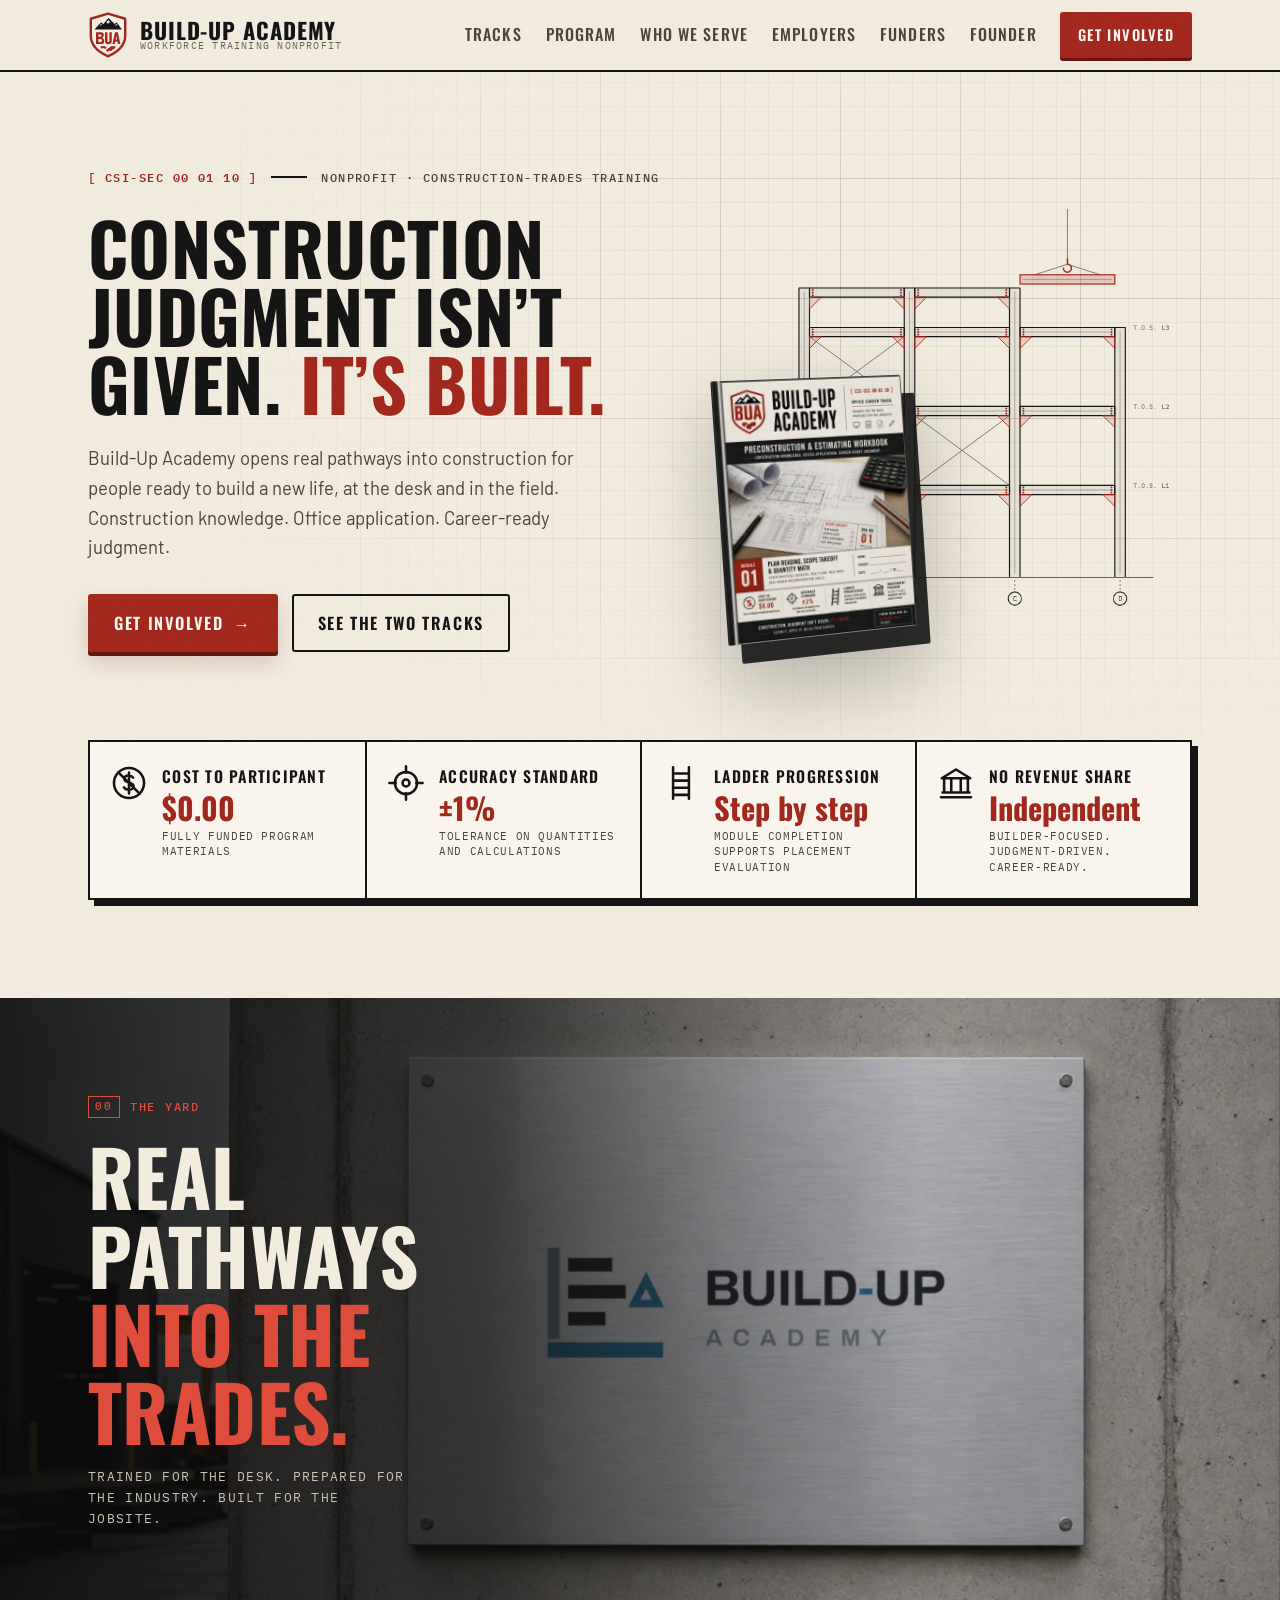
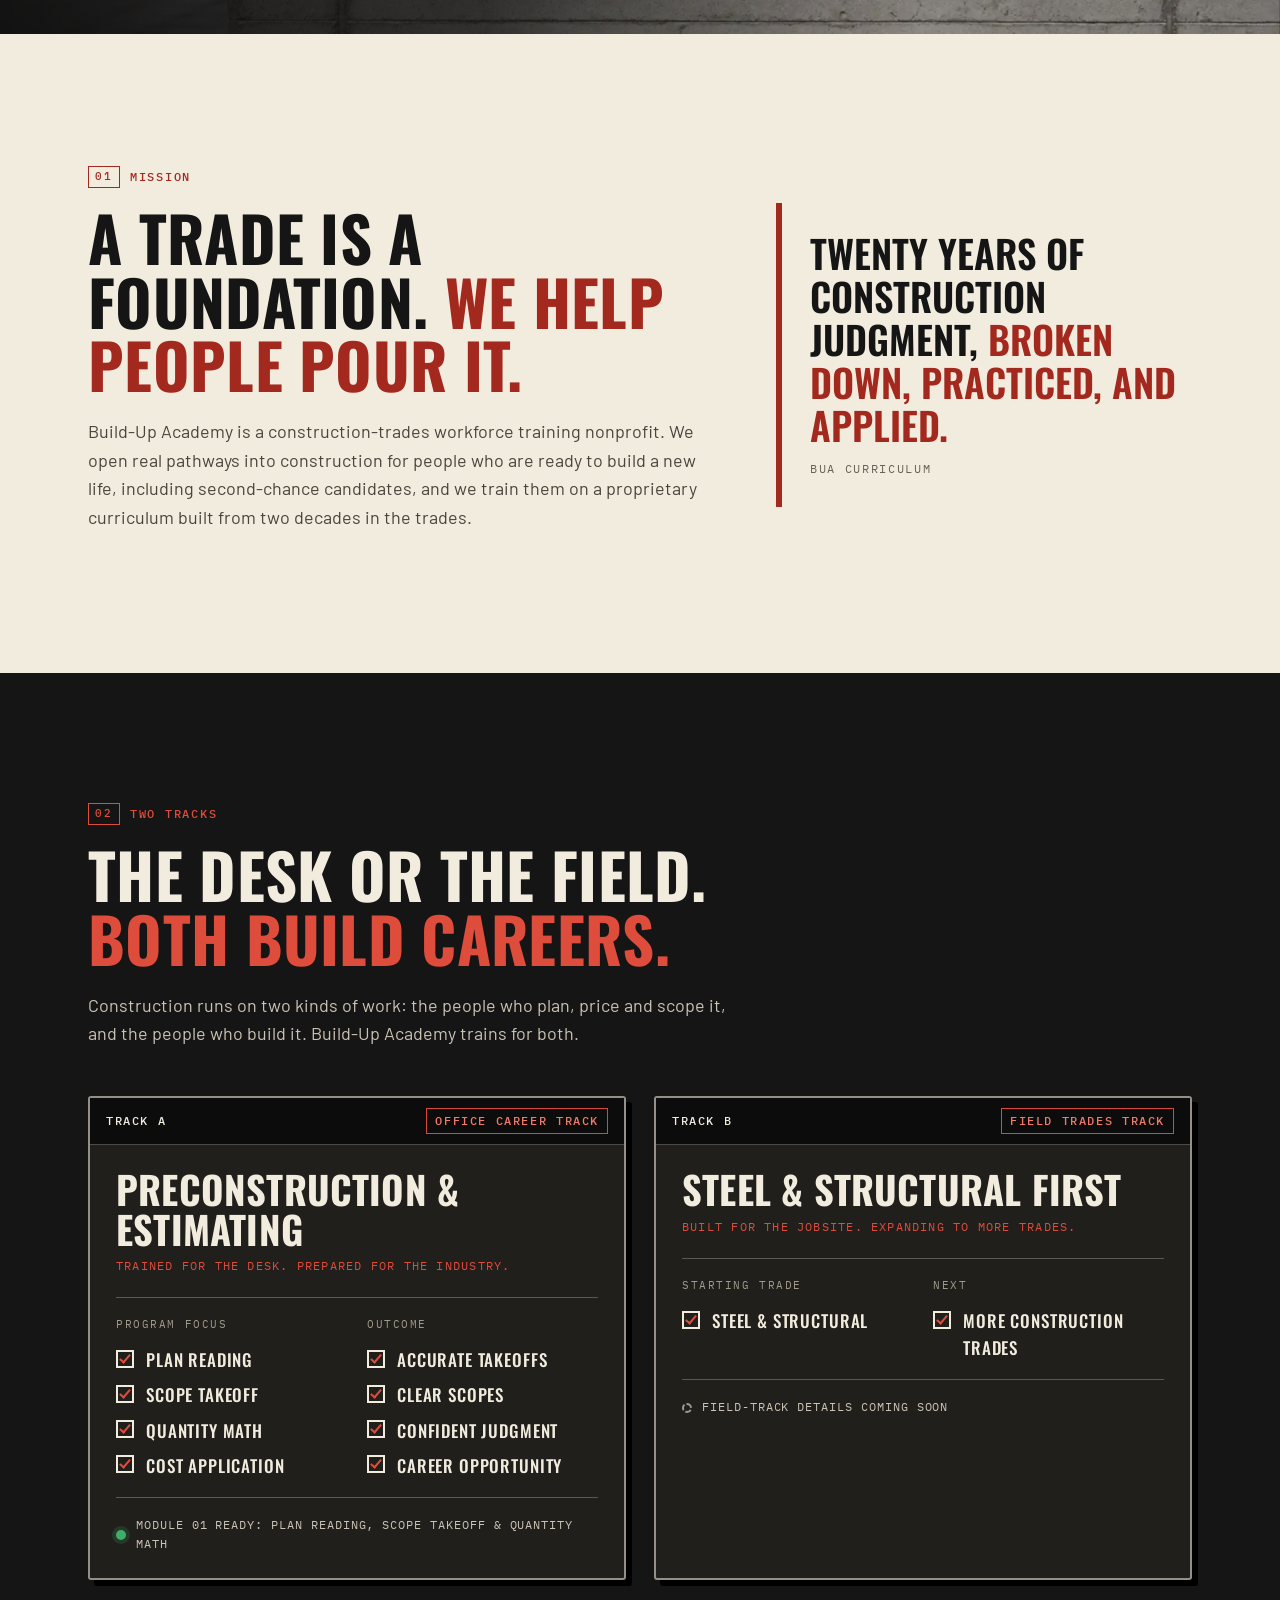
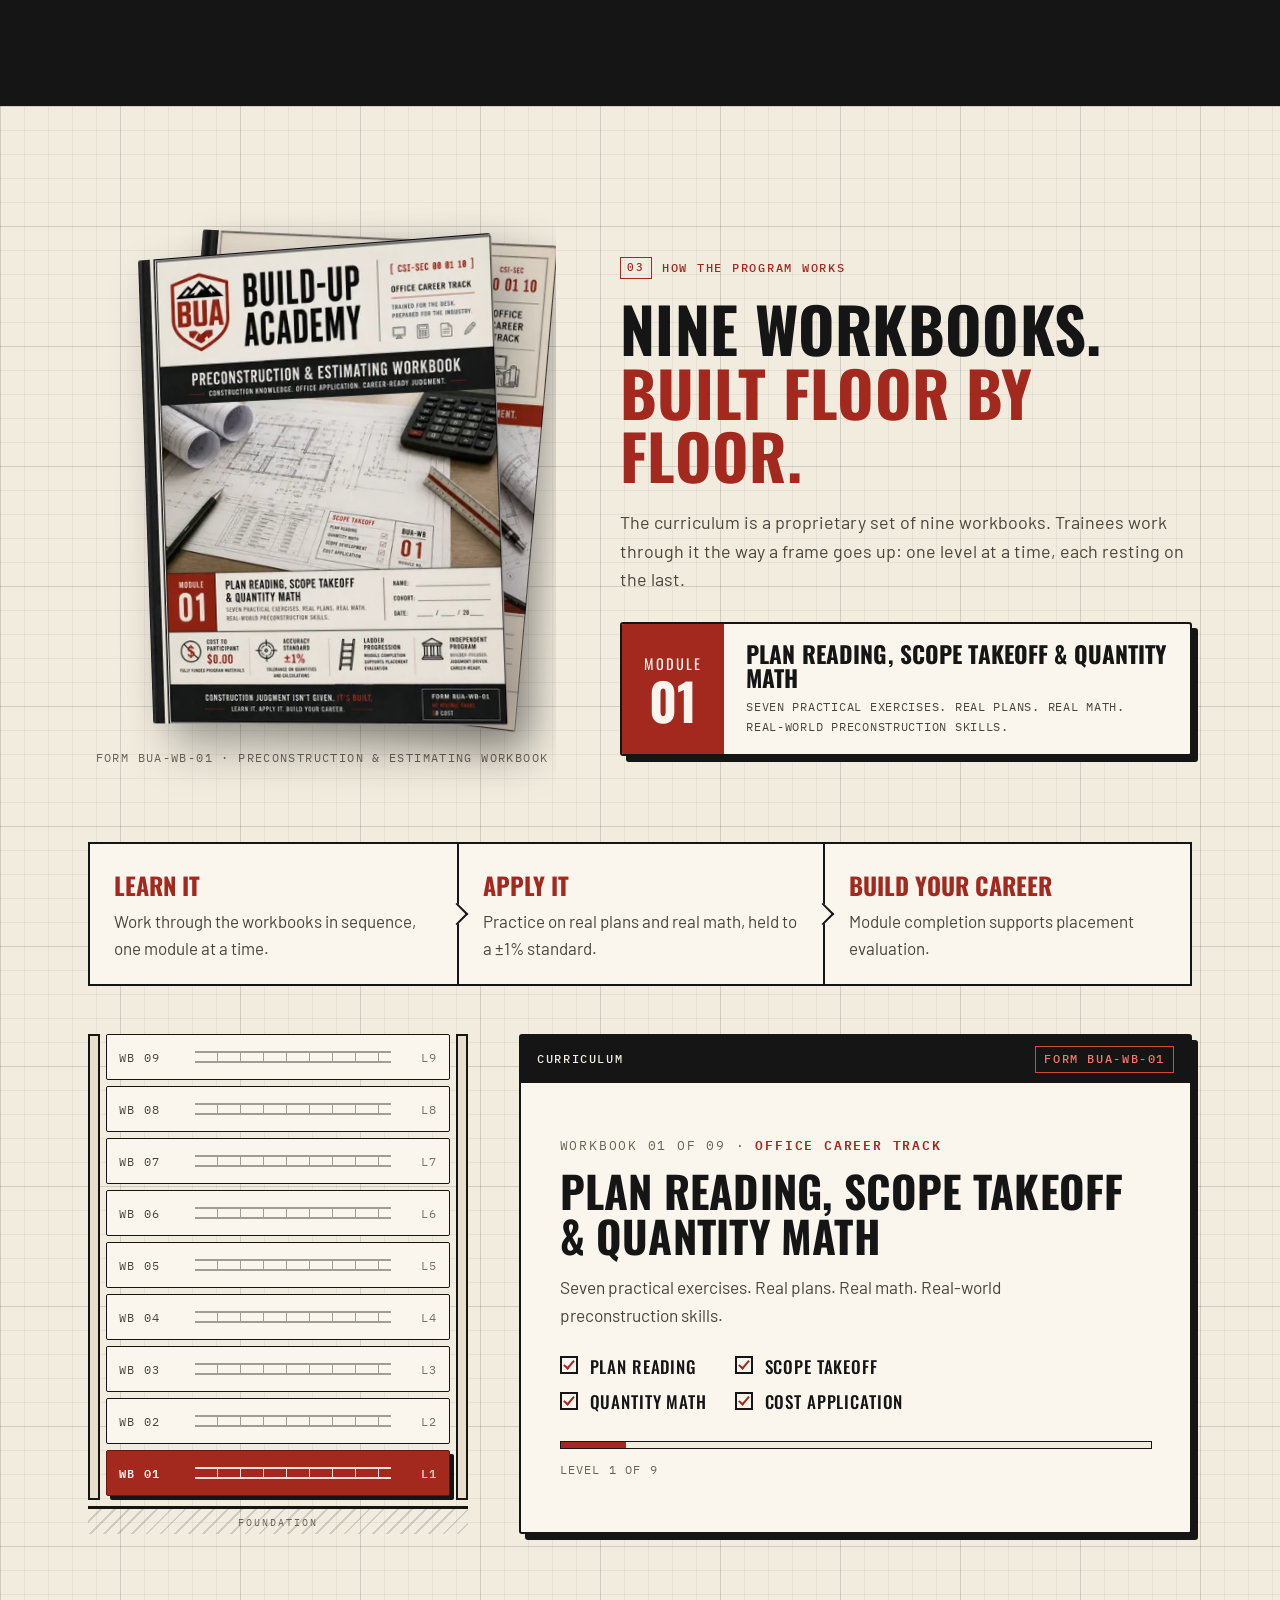
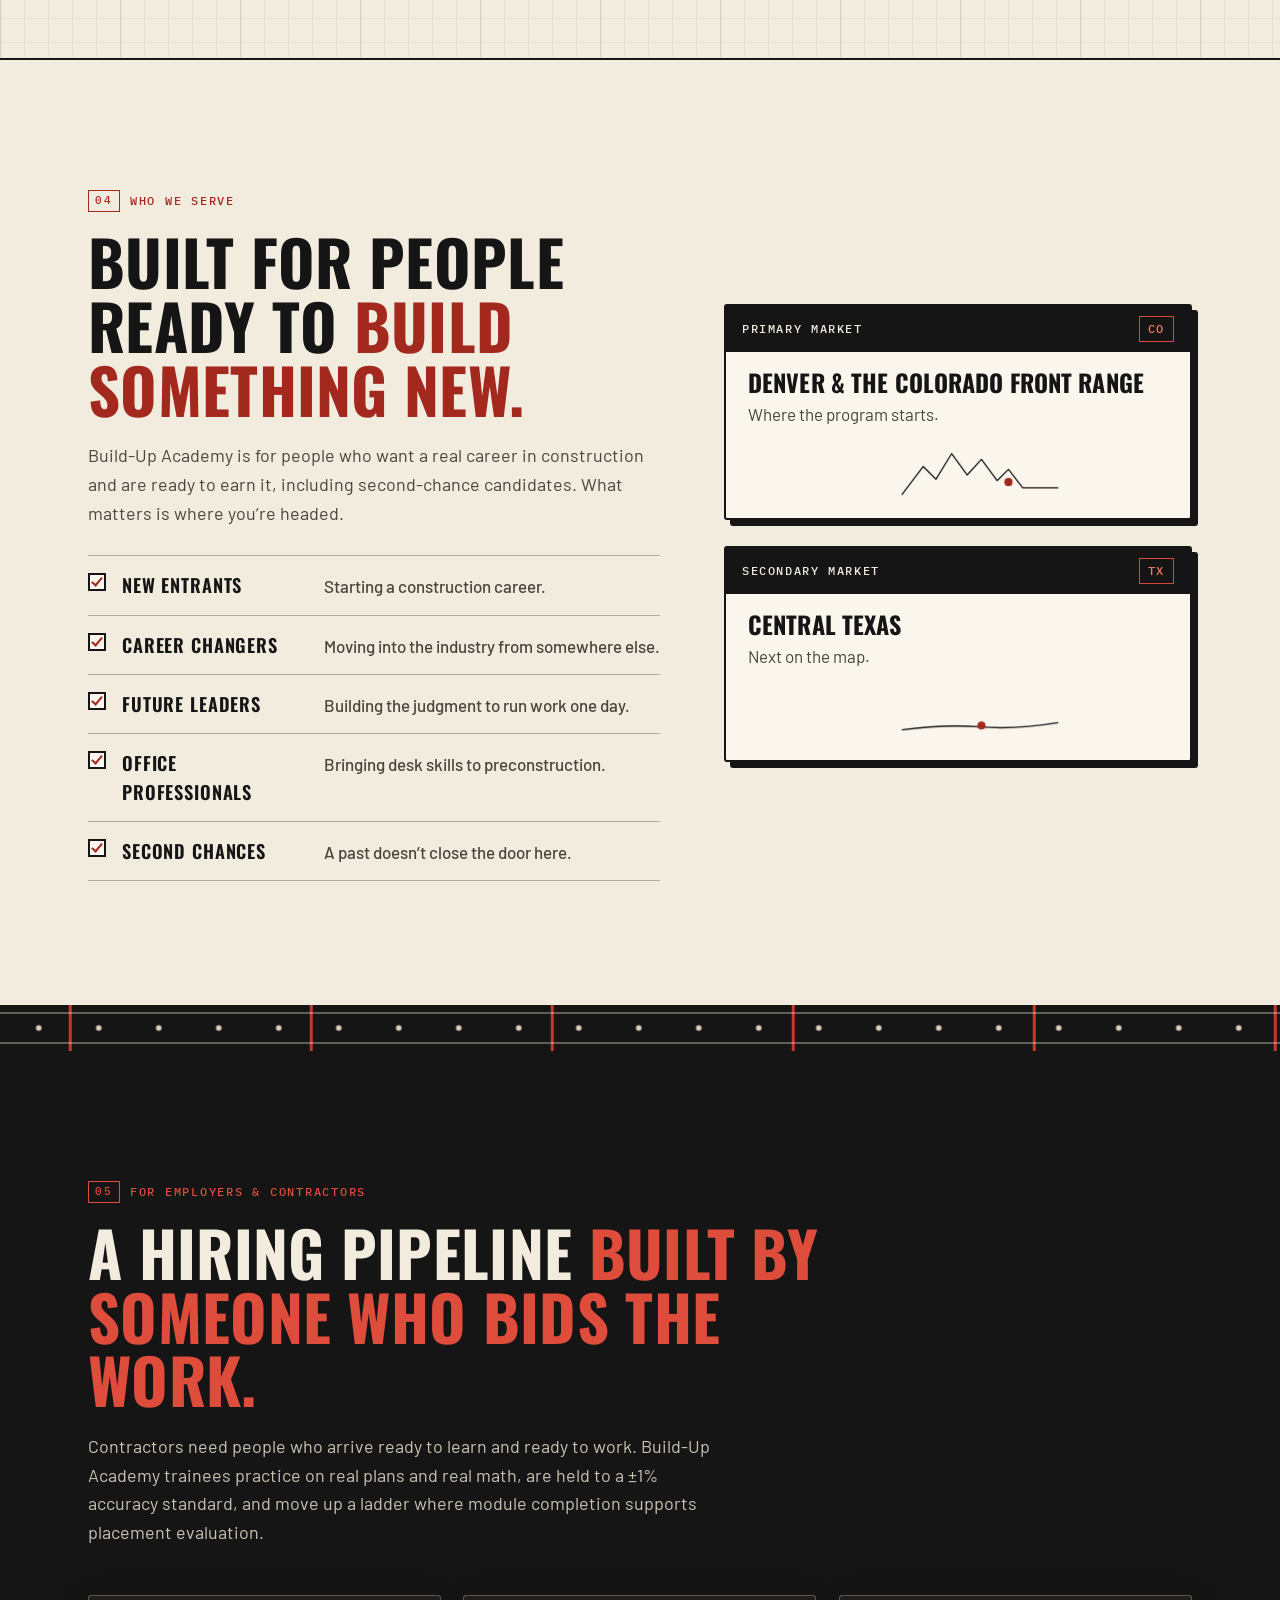
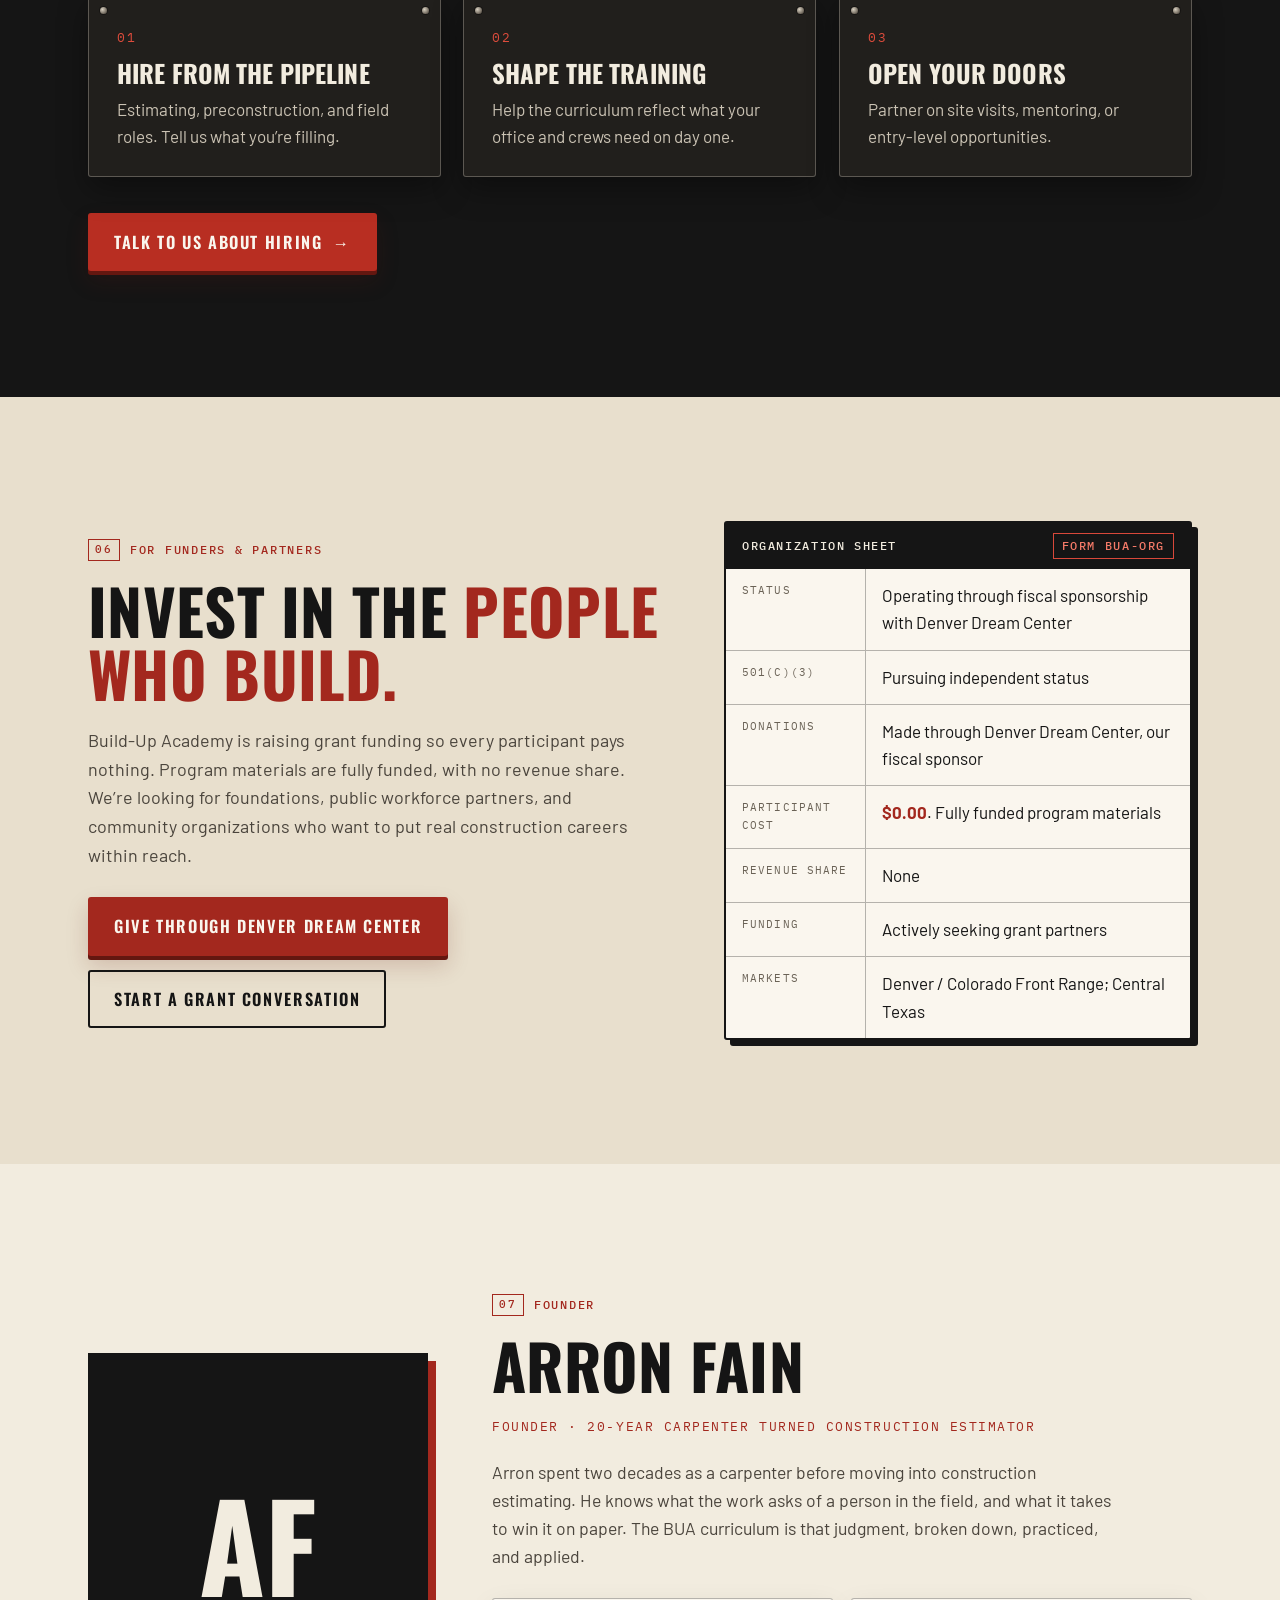
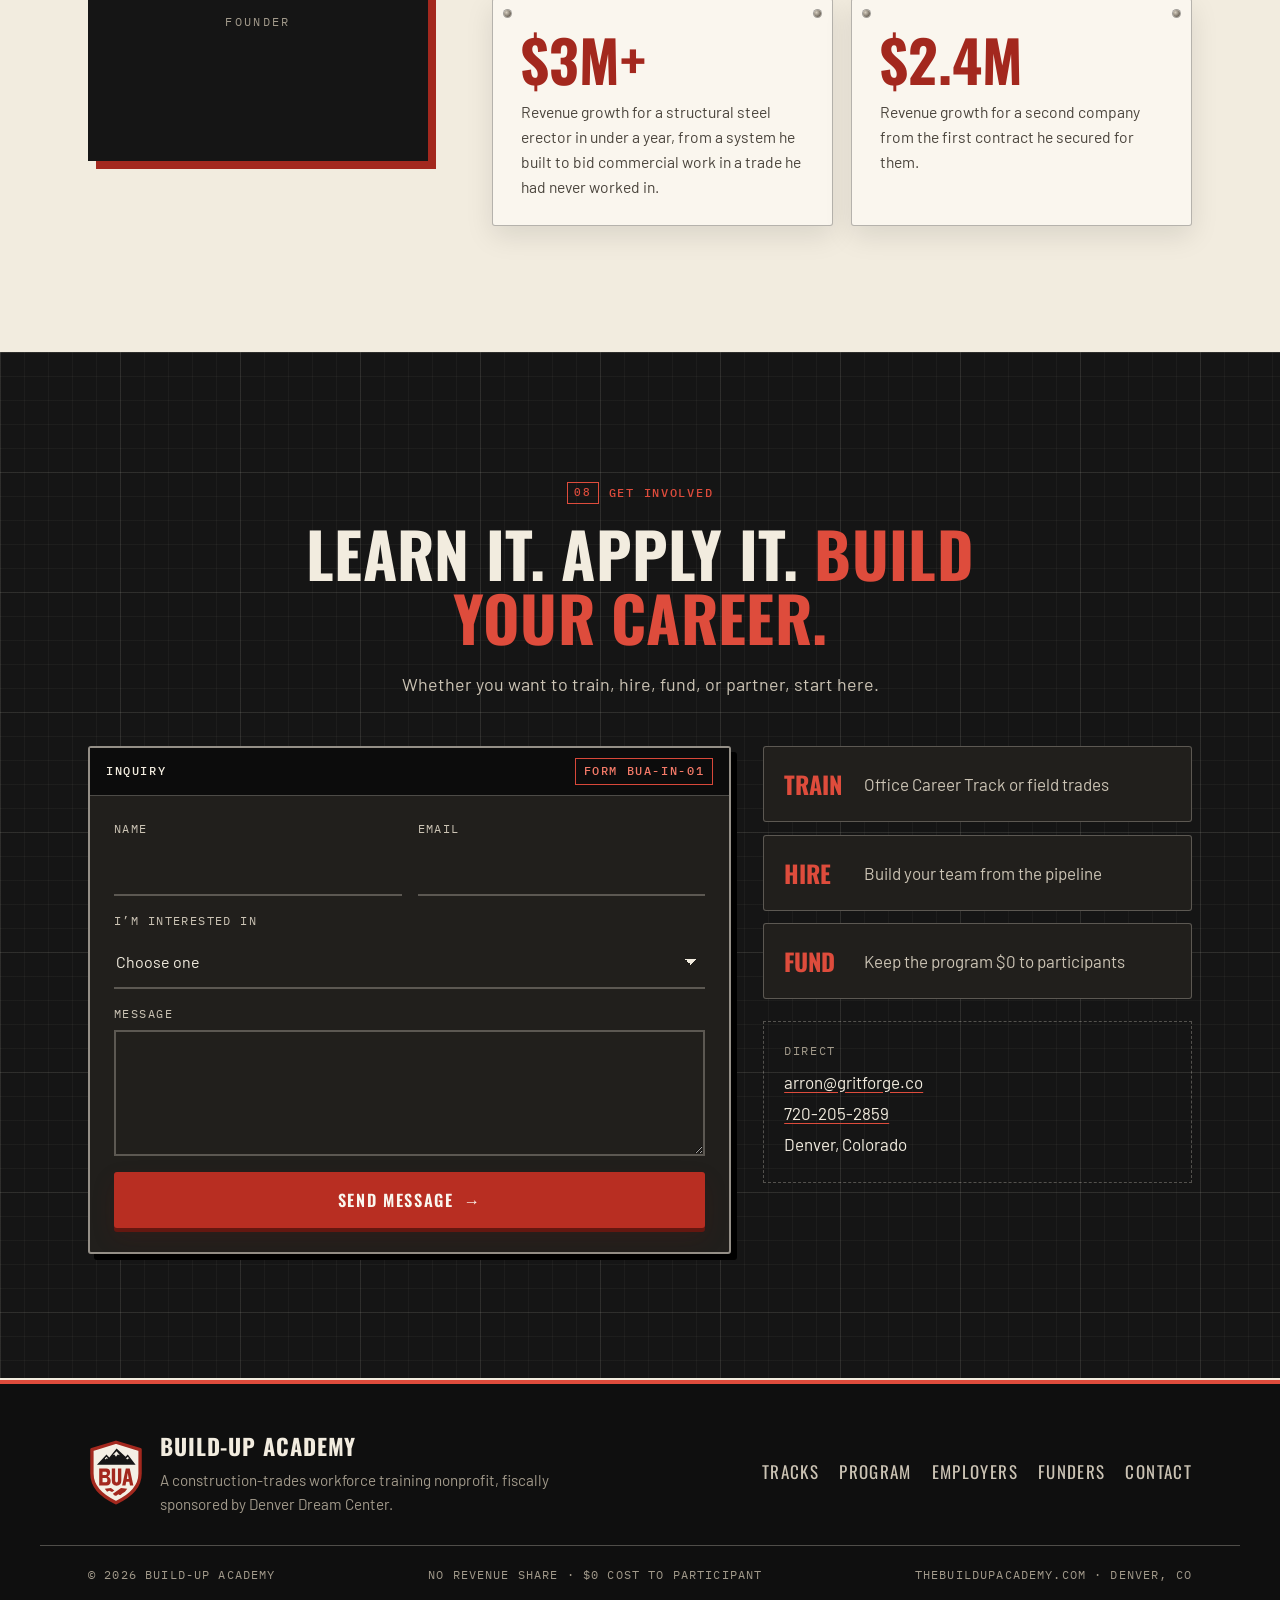
==== commit 76b6d796: "Re-theme to BUA workbook brand; add covers, plaque photo, two tracks - Cream / near-black / deep-red" ====
--- a/index.html
+++ b/index.html
@@ -4,24 +4,25 @@
 <meta charset="UTF-8">
 <meta name="viewport" content="width=device-width, initial-scale=1">
 <title>Build-Up Academy | Construction-Trades Workforce Training Nonprofit, Denver CO</title>
-<meta name="description" content="Build-Up Academy is a construction-trades workforce training nonprofit creating real pathways into the trades, starting with steel and structural work in Denver and the Colorado Front Range.">
+<meta name="description" content="Build-Up Academy is a construction-trades workforce training nonprofit. Two tracks: the Office Career Track in preconstruction and estimating, and a steel-first field trades track. $0 cost to participants.">
 <link rel="canonical" href="https://thebuildupacademy.com/">
-<meta name="theme-color" content="#08131f">
+<meta name="theme-color" content="#f2ecdf">
 <meta property="og:type" content="website">
 <meta property="og:site_name" content="Build-Up Academy">
-<meta property="og:title" content="Build-Up Academy | Real pathways into the trades">
-<meta property="og:description" content="A construction-trades workforce training nonprofit. Steel and structural first. Denver and the Colorado Front Range.">
+<meta property="og:title" content="Build-Up Academy | Construction judgment isn’t given. It’s built.">
+<meta property="og:description" content="A construction-trades workforce training nonprofit. Office Career Track and steel-first field trades. $0 cost to participants.">
 <meta property="og:url" content="https://thebuildupacademy.com/">
-<meta property="og:image" content="https://thebuildupacademy.com/og-image.png">
+<meta property="og:image" content="https://thebuildupacademy.com/og-image.jpg">
 <meta name="twitter:card" content="summary_large_image">
-<meta name="twitter:title" content="Build-Up Academy | Real pathways into the trades">
-<meta name="twitter:description" content="A construction-trades workforce training nonprofit. Steel and structural first.">
-<meta name="twitter:image" content="https://thebuildupacademy.com/og-image.png">
+<meta name="twitter:title" content="Build-Up Academy | Construction judgment isn’t given. It’s built.">
+<meta name="twitter:description" content="A construction-trades workforce training nonprofit. $0 cost to participants.">
+<meta name="twitter:image" content="https://thebuildupacademy.com/og-image.jpg">
 <link rel="icon" href="favicon.svg" type="image/svg+xml">
 <link rel="preconnect" href="https://fonts.googleapis.com">
 <link rel="preconnect" href="https://fonts.gstatic.com" crossorigin>
-<link href="https://fonts.googleapis.com/css2?family=Barlow+Condensed:wght@500;600;700;800&family=Barlow:ital,wght@0,400;0,500;0,600;1,400&family=JetBrains+Mono:wght@400;600&display=swap" rel="stylesheet">
+<link href="https://fonts.googleapis.com/css2?family=Oswald:wght@500;600;700&family=Barlow:ital,wght@0,400;0,500;0,600;1,400&family=IBM+Plex+Mono:wght@400;500;600&display=swap" rel="stylesheet">
 <link rel="stylesheet" href="style.css">
+<link rel="preload" as="image" href="assets/workbook-cover-a-sm.webp" type="image/webp">
 <script>document.documentElement.classList.add('js');</script>
 <script src="main.js" defer></script>
 <script type="application/ld+json">
@@ -31,6 +32,7 @@
   "name": "Build-Up Academy",
   "alternateName": "BUA",
   "url": "https://thebuildupacademy.com/",
+  "logo": "https://thebuildupacademy.com/assets/brand/bua-shield.svg",
   "description": "Construction-trades workforce training nonprofit. Fiscally sponsored by Denver Dream Center.",
   "areaServed": ["Denver, CO", "Colorado Front Range", "Central Texas"],
   "founder": { "@type": "Person", "name": "Arron Fain" },
@@ -45,19 +47,19 @@
 <header class="site-header" id="top">
   <div class="wrap header-inner">
     <a class="brand" href="#top" aria-label="Build-Up Academy, back to top">
-      <svg class="brand-mark" viewBox="0 0 40 40" aria-hidden="true"><path d="M8 7h24v6H23v14h9v6H8v-6h9V13H8z"/><circle cx="11" cy="10" r="1.3"/><circle cx="29" cy="10" r="1.3"/><circle cx="11" cy="30" r="1.3"/><circle cx="29" cy="30" r="1.3"/></svg>
-      <span class="brand-text"><span class="brand-name">Build-Up Academy</span><span class="brand-sub">Construction-Trades Training Nonprofit</span></span>
+      <img class="brand-mark" src="assets/brand/bua-shield.svg" alt="" width="40" height="46">
+      <span class="brand-text"><span class="brand-name">Build-Up Academy</span><span class="brand-sub">Workforce training nonprofit</span></span>
     </a>
     <button class="nav-toggle" aria-expanded="false" aria-controls="site-nav"><span class="sr-only">Menu</span><span class="bars" aria-hidden="true"></span></button>
     <nav class="site-nav" id="site-nav" aria-label="Primary">
       <ul>
-        <li><a href="#mission">Mission</a></li>
+        <li><a href="#tracks">Tracks</a></li>
         <li><a href="#program">Program</a></li>
         <li><a href="#who">Who We Serve</a></li>
         <li><a href="#employers">Employers</a></li>
         <li><a href="#funders">Funders</a></li>
         <li><a href="#founder">Founder</a></li>
-        <li><a class="btn btn-hivis btn-sm" href="#contact">Get Involved</a></li>
+        <li><a class="btn btn-primary btn-sm" href="#contact">Get Involved</a></li>
       </ul>
     </nav>
   </div>
@@ -68,181 +70,294 @@
 <!-- ═══ HERO ═════════════════════════════════════════════ -->
 <section class="hero" aria-labelledby="hero-title">
   <div class="hero-layer layer-grid" data-depth="0.15" aria-hidden="true"></div>
-  <div class="hero-layer layer-beam" data-depth="0.6" aria-hidden="true">
-    <svg viewBox="0 0 200 240"><path d="M10 10h180v28H114v164h76v28H10v-28h76V38H10z"/></svg>
-  </div>
   <div class="wrap hero-grid">
     <div class="hero-copy">
-      <p class="kicker rise" style="--d:0"><span class="dot" aria-hidden="true"></span>Nonprofit · Workforce training for the construction trades</p>
+      <p class="form-id rise" style="--d:0"><span>[ CSI-SEC 00 01 10 ]</span><span class="form-id-sep" aria-hidden="true"></span><span>Nonprofit · Construction-trades training</span></p>
       <h1 id="hero-title" class="hero-title rise" style="--d:1">
-        <span class="line">Real pathways</span>
-        <span class="line">into the <em>trades.</em></span>
+        <span class="line">Construction</span>
+        <span class="line">judgment isn’t</span>
+        <span class="line">given. <em>It’s built.</em></span>
       </h1>
-      <p class="lead rise" style="--d:2">Build-Up Academy trains people who are ready to build a new life for careers in construction — starting with steel and structural work in Denver and the Colorado Front Range.</p>
+      <p class="lead rise" style="--d:2">Build-Up Academy opens real pathways into construction for people ready to build a new life, at the desk and in the field. Construction knowledge. Office application. Career-ready judgment.</p>
       <div class="hero-actions rise" style="--d:3">
-        <a class="btn btn-hivis" href="#contact">Get involved <span aria-hidden="true">→</span></a>
-        <a class="btn btn-ghost" href="#program">Explore the curriculum</a>
-      </div>
-    </div>
-    <div class="hero-visual" data-depth="0.35">
-      <div class="frame-wrap tilt-scene">
-        <svg class="frame-svg" viewBox="0 -40 680 600" role="img" aria-labelledby="frameTitle" preserveAspectRatio="xMidYMid meet"><title id="frameTitle">Line drawing of a structural steel frame going up, with a beam being lifted into place</title><path class="draw s col" style="--i:0" pathLength="1" d="M82.0 80h16v440h-16Z"/><path class="draw s web" style="--i:0" pathLength="1" d="M90 86L90 514"/><path class="draw s col" style="--i:1" pathLength="1" d="M242.0 80h16v440h-16Z"/><path class="draw s web" style="--i:1" pathLength="1" d="M250 86L250 514"/><path class="draw s col" style="--i:2" pathLength="1" d="M402.0 80h16v440h-16Z"/><path class="draw s web" style="--i:2" pathLength="1" d="M410 86L410 514"/><path class="draw s col" style="--i:3" pathLength="1" d="M562.0 140h16v380h-16Z"/><path class="draw s web" style="--i:3" pathLength="1" d="M570 146L570 514"/><path class="draw s beam" style="--i:4" pathLength="1" d="M98.0 380h144v14h-144Z"/><path class="draw s web" style="--i:4" pathLength="1" d="M102.0 387.0L238.0 387.0"/><path class="draw s beam" style="--i:4.5" pathLength="1" d="M258.0 380h144v14h-144Z"/><path class="draw s web" style="--i:4.5" pathLength="1" d="M262.0 387.0L398.0 387.0"/><path class="draw s beam" style="--i:5.0" pathLength="1" d="M418.0 380h144v14h-144Z"/><path class="draw s web" style="--i:5.0" pathLength="1" d="M422.0 387.0L558.0 387.0"/><path class="draw s beam" style="--i:5.5" pathLength="1" d="M98.0 260h144v14h-144Z"/><path class="draw s web" style="--i:5.5" pathLength="1" d="M102.0 267.0L238.0 267.0"/><path class="draw s beam" style="--i:6.0" pathLength="1" d="M258.0 260h144v14h-144Z"/><path class="draw s web" style="--i:6.0" pathLength="1" d="M262.0 267.0L398.0 267.0"/><path class="draw s beam" style="--i:6.5" pathLength="1" d="M418.0 260h144v14h-144Z"/><path class="draw s web" style="--i:6.5" pathLength="1" d="M422.0 267.0L558.0 267.0"/><path class="draw s beam" style="--i:7.0" pathLength="1" d="M98.0 140h144v14h-144Z"/><path class="draw s web" style="--i:7.0" pathLength="1" d="M102.0 147.0L238.0 147.0"/><path class="draw s beam" style="--i:7.5" pathLength="1" d="M258.0 140h144v14h-144Z"/><path class="draw s web" style="--i:7.5" pathLength="1" d="M262.0 147.0L398.0 147.0"/><path class="draw s beam" style="--i:8.0" pathLength="1" d="M418.0 140h144v14h-144Z"/><path class="draw s web" style="--i:8.0" pathLength="1" d="M422.0 147.0L558.0 147.0"/><path class="draw s beam" style="--i:8.5" pathLength="1" d="M98.0 80h144v14h-144Z"/><path class="draw s beam" style="--i:9.0" pathLength="1" d="M258.0 80h144v14h-144Z"/><path class="draw s brace" style="--i:9.5" pathLength="1" d="M258 274L402 380"/><path class="draw s brace" style="--i:9.5" pathLength="1" d="M402 274L258 380"/><path class="draw s brace" style="--i:10.5" pathLength="1" d="M98 154L242 260"/><path class="draw s brace" style="--i:10.5" pathLength="1" d="M242 154L98 260"/><path class="draw g" style="--i:11.5" pathLength="1" d="M98.0 394l18 0l-18 18Z"/><path class="draw g" style="--i:11.5" pathLength="1" d="M98.0 274l18 0l-18 18Z"/><path class="draw g" style="--i:11.5" pathLength="1" d="M98.0 154l18 0l-18 18Z"/><path class="draw g" style="--i:11.5" pathLength="1" d="M98.0 94l18 0l-18 18Z"/><path class="draw g" style="--i:11.5" pathLength="1" d="M242.0 394l-18 0l18 18Z"/><path class="draw g" style="--i:11.5" pathLength="1" d="M258.0 394l18 0l-18 18Z"/><path class="draw g" style="--i:11.5" pathLength="1" d="M242.0 274l-18 0l18 18Z"/><path class="draw g" style="--i:11.5" pathLength="1" d="M258.0 274l18 0l-18 18Z"/><path class="draw g" style="--i:11.5" pathLength="1" d="M242.0 154l-18 0l18 18Z"/><path class="draw g" style="--i:11.5" pathLength="1" d="M258.0 154l18 0l-18 18Z"/><path class="draw g" style="--i:11.5" pathLength="1" d="M242.0 94l-18 0l18 18Z"/><path class="draw g" style="--i:11.5" pathLength="1" d="M258.0 94l18 0l-18 18Z"/><path class="draw g" style="--i:11.5" pathLength="1" d="M402.0 394l-18 0l18 18Z"/><path class="draw g" style="--i:11.5" pathLength="1" d="M418.0 394l18 0l-18 18Z"/><path class="draw g" style="--i:11.5" pathLength="1" d="M402.0 274l-18 0l18 18Z"/><path class="draw g" style="--i:11.5" pathLength="1" d="M418.0 274l18 0l-18 18Z"/><path class="draw g" style="--i:11.5" pathLength="1" d="M402.0 154l-18 0l18 18Z"/><path class="draw g" style="--i:11.5" pathLength="1" d="M418.0 154l18 0l-18 18Z"/><path class="draw g" style="--i:11.5" pathLength="1" d="M402.0 94l-18 0l18 18Z"/><path class="draw g" style="--i:11.5" pathLength="1" d="M562.0 394l-18 0l18 18Z"/><path class="draw g" style="--i:11.5" pathLength="1" d="M562.0 274l-18 0l18 18Z"/><path class="draw g" style="--i:11.5" pathLength="1" d="M562.0 154l-18 0l18 18Z"/><path class="draw s ground" style="--i:0" pathLength="1" d="M20 520H620"/><g class="rivets"><circle class="rivet" cx="103.0" cy="383" r="1.6"/><circle class="rivet" cx="103.0" cy="387" r="1.6"/><circle class="rivet" cx="103.0" cy="391" r="1.6"/><circle class="rivet" cx="103.0" cy="263" r="1.6"/><circle class="rivet" cx="103.0" cy="267" r="1.6"/><circle class="rivet" cx="103.0" cy="271" r="1.6"/><circle class="rivet" cx="103.0" cy="143" r="1.6"/><circle class="rivet" cx="103.0" cy="147" r="1.6"/><circle class="rivet" cx="103.0" cy="151" r="1.6"/><circle class="rivet" cx="103.0" cy="83" r="1.6"/><circle class="rivet" cx="103.0" cy="87" r="1.6"/><circle class="rivet" cx="103.0" cy="91" r="1.6"/><circle class="rivet" cx="237.0" cy="383" r="1.6"/><circle class="rivet" cx="237.0" cy="387" r="1.6"/><circle class="rivet" cx="237.0" cy="391" r="1.6"/><circle class="rivet" cx="263.0" cy="383" r="1.6"/><circle class="rivet" cx="263.0" cy="387" r="1.6"/><circle class="rivet" cx="263.0" cy="391" r="1.6"/><circle class="rivet" cx="237.0" cy="263" r="1.6"/><circle class="rivet" cx="237.0" cy="267" r="1.6"/><circle class="rivet" cx="237.0" cy="271" r="1.6"/><circle class="rivet" cx="263.0" cy="263" r="1.6"/><circle class="rivet" cx="263.0" cy="267" r="1.6"/><circle class="rivet" cx="263.0" cy="271" r="1.6"/><circle class="rivet" cx="237.0" cy="143" r="1.6"/><circle class="rivet" cx="237.0" cy="147" r="1.6"/><circle class="rivet" cx="237.0" cy="151" r="1.6"/><circle class="rivet" cx="263.0" cy="143" r="1.6"/><circle class="rivet" cx="263.0" cy="147" r="1.6"/><circle class="rivet" cx="263.0" cy="151" r="1.6"/><circle class="rivet" cx="237.0" cy="83" r="1.6"/><circle class="rivet" cx="237.0" cy="87" r="1.6"/><circle class="rivet" cx="237.0" cy="91" r="1.6"/><circle class="rivet" cx="263.0" cy="83" r="1.6"/><circle class="rivet" cx="263.0" cy="87" r="1.6"/><circle class="rivet" cx="263.0" cy="91" r="1.6"/><circle class="rivet" cx="397.0" cy="383" r="1.6"/><circle class="rivet" cx="397.0" cy="387" r="1.6"/><circle class="rivet" cx="397.0" cy="391" r="1.6"/><circle class="rivet" cx="423.0" cy="383" r="1.6"/><circle class="rivet" cx="423.0" cy="387" r="1.6"/><circle class="rivet" cx="423.0" cy="391" r="1.6"/><circle class="rivet" cx="397.0" cy="263" r="1.6"/><circle class="rivet" cx="397.0" cy="267" r="1.6"/><circle class="rivet" cx="397.0" cy="271" r="1.6"/><circle class="rivet" cx="423.0" cy="263" r="1.6"/><circle class="rivet" cx="423.0" cy="267" r="1.6"/><circle class="rivet" cx="423.0" cy="271" r="1.6"/><circle class="rivet" cx="397.0" cy="143" r="1.6"/><circle class="rivet" cx="397.0" cy="147" r="1.6"/><circle class="rivet" cx="397.0" cy="151" r="1.6"/><circle class="rivet" cx="423.0" cy="143" r="1.6"/><circle class="rivet" cx="423.0" cy="147" r="1.6"/><circle class="rivet" cx="423.0" cy="151" r="1.6"/><circle class="rivet" cx="397.0" cy="83" r="1.6"/><circle class="rivet" cx="397.0" cy="87" r="1.6"/><circle class="rivet" cx="397.0" cy="91" r="1.6"/><circle class="rivet" cx="557.0" cy="383" r="1.6"/><circle class="rivet" cx="557.0" cy="387" r="1.6"/><circle class="rivet" cx="557.0" cy="391" r="1.6"/><circle class="rivet" cx="557.0" cy="263" r="1.6"/><circle class="rivet" cx="557.0" cy="267" r="1.6"/><circle class="rivet" cx="557.0" cy="271" r="1.6"/><circle class="rivet" cx="557.0" cy="143" r="1.6"/><circle class="rivet" cx="557.0" cy="147" r="1.6"/><circle class="rivet" cx="557.0" cy="151" r="1.6"/></g><g class="grid-anno"><line class="gridline" x1="90" y1="524" x2="90" y2="542"/><circle class="bubble" cx="90" cy="552" r="10"/><text class="bubble-t" x="90" y="556">A</text><line class="gridline" x1="250" y1="524" x2="250" y2="542"/><circle class="bubble" cx="250" cy="552" r="10"/><text class="bubble-t" x="250" y="556">B</text><line class="gridline" x1="410" y1="524" x2="410" y2="542"/><circle class="bubble" cx="410" cy="552" r="10"/><text class="bubble-t" x="410" y="556">C</text><line class="gridline" x1="570" y1="524" x2="570" y2="542"/><circle class="bubble" cx="570" cy="552" r="10"/><text class="bubble-t" x="570" y="556">D</text><text class="ann" x="590" y="144">T.O.S. L3</text><text class="ann" x="590" y="264">T.O.S. L2</text><text class="ann" x="590" y="384">T.O.S. L1</text></g><g class="lift"><line class="cable" x1="490" y1="-40" x2="490" y2="36"/><path class="hook" d="M490 36v8a6 6 0 1 1-6 6"/><line class="cable" x1="490" y1="44" x2="440" y2="60"/><line class="cable" x1="490" y1="44" x2="540" y2="60"/><g class="lift-beam"><rect x="418" y="60" width="144" height="14"/><line x1="422" y1="67" x2="558" y2="67"/></g></g></svg>
-      </div>
-    </div>
-  </div>
+        <a class="btn btn-primary" href="#contact">Get involved <span aria-hidden="true">→</span></a>
+        <a class="btn btn-ghost" href="#tracks">See the two tracks</a>
+      </div>
+    </div>
+    <div class="hero-visual">
+      <div class="frame-wrap" data-depth="0.08">
+        <div class="tilt-scene"><svg class="frame-svg" viewBox="0 -40 680 600" role="img" aria-labelledby="frameTitle" preserveAspectRatio="xMidYMid meet"><title id="frameTitle">Line drawing of a structural steel frame going up, with a beam being lifted into place</title><path class="draw s col" style="--i:0" pathLength="1" d="M82.0 80h16v440h-16Z"/><path class="draw s web" style="--i:0" pathLength="1" d="M90 86L90 514"/><path class="draw s col" style="--i:1" pathLength="1" d="M242.0 80h16v440h-16Z"/><path class="draw s web" style="--i:1" pathLength="1" d="M250 86L250 514"/><path class="draw s col" style="--i:2" pathLength="1" d="M402.0 80h16v440h-16Z"/><path class="draw s web" style="--i:2" pathLength="1" d="M410 86L410 514"/><path class="draw s col" style="--i:3" pathLength="1" d="M562.0 140h16v380h-16Z"/><path class="draw s web" style="--i:3" pathLength="1" d="M570 146L570 514"/><path class="draw s beam" style="--i:4" pathLength="1" d="M98.0 380h144v14h-144Z"/><path class="draw s web" style="--i:4" pathLength="1" d="M102.0 387.0L238.0 387.0"/><path class="draw s beam" style="--i:4.5" pathLength="1" d="M258.0 380h144v14h-144Z"/><path class="draw s web" style="--i:4.5" pathLength="1" d="M262.0 387.0L398.0 387.0"/><path class="draw s beam" style="--i:5.0" pathLength="1" d="M418.0 380h144v14h-144Z"/><path class="draw s web" style="--i:5.0" pathLength="1" d="M422.0 387.0L558.0 387.0"/><path class="draw s beam" style="--i:5.5" pathLength="1" d="M98.0 260h144v14h-144Z"/><path class="draw s web" style="--i:5.5" pathLength="1" d="M102.0 267.0L238.0 267.0"/><path class="draw s beam" style="--i:6.0" pathLength="1" d="M258.0 260h144v14h-144Z"/><path class="draw s web" style="--i:6.0" pathLength="1" d="M262.0 267.0L398.0 267.0"/><path class="draw s beam" style="--i:6.5" pathLength="1" d="M418.0 260h144v14h-144Z"/><path class="draw s web" style="--i:6.5" pathLength="1" d="M422.0 267.0L558.0 267.0"/><path class="draw s beam" style="--i:7.0" pathLength="1" d="M98.0 140h144v14h-144Z"/><path class="draw s web" style="--i:7.0" pathLength="1" d="M102.0 147.0L238.0 147.0"/><path class="draw s beam" style="--i:7.5" pathLength="1" d="M258.0 140h144v14h-144Z"/><path class="draw s web" style="--i:7.5" pathLength="1" d="M262.0 147.0L398.0 147.0"/><path class="draw s beam" style="--i:8.0" pathLength="1" d="M418.0 140h144v14h-144Z"/><path class="draw s web" style="--i:8.0" pathLength="1" d="M422.0 147.0L558.0 147.0"/><path class="draw s beam" style="--i:8.5" pathLength="1" d="M98.0 80h144v14h-144Z"/><path class="draw s beam" style="--i:9.0" pathLength="1" d="M258.0 80h144v14h-144Z"/><path class="draw s brace" style="--i:9.5" pathLength="1" d="M258 274L402 380"/><path class="draw s brace" style="--i:9.5" pathLength="1" d="M402 274L258 380"/><path class="draw s brace" style="--i:10.5" pathLength="1" d="M98 154L242 260"/><path class="draw s brace" style="--i:10.5" pathLength="1" d="M242 154L98 260"/><path class="draw g" style="--i:11.5" pathLength="1" d="M98.0 394l18 0l-18 18Z"/><path class="draw g" style="--i:11.5" pathLength="1" d="M98.0 274l18 0l-18 18Z"/><path class="draw g" style="--i:11.5" pathLength="1" d="M98.0 154l18 0l-18 18Z"/><path class="draw g" style="--i:11.5" pathLength="1" d="M98.0 94l18 0l-18 18Z"/><path class="draw g" style="--i:11.5" pathLength="1" d="M242.0 394l-18 0l18 18Z"/><path class="draw g" style="--i:11.5" pathLength="1" d="M258.0 394l18 0l-18 18Z"/><path class="draw g" style="--i:11.5" pathLength="1" d="M242.0 274l-18 0l18 18Z"/><path class="draw g" style="--i:11.5" pathLength="1" d="M258.0 274l18 0l-18 18Z"/><path class="draw g" style="--i:11.5" pathLength="1" d="M242.0 154l-18 0l18 18Z"/><path class="draw g" style="--i:11.5" pathLength="1" d="M258.0 154l18 0l-18 18Z"/><path class="draw g" style="--i:11.5" pathLength="1" d="M242.0 94l-18 0l18 18Z"/><path class="draw g" style="--i:11.5" pathLength="1" d="M258.0 94l18 0l-18 18Z"/><path class="draw g" style="--i:11.5" pathLength="1" d="M402.0 394l-18 0l18 18Z"/><path class="draw g" style="--i:11.5" pathLength="1" d="M418.0 394l18 0l-18 18Z"/><path class="draw g" style="--i:11.5" pathLength="1" d="M402.0 274l-18 0l18 18Z"/><path class="draw g" style="--i:11.5" pathLength="1" d="M418.0 274l18 0l-18 18Z"/><path class="draw g" style="--i:11.5" pathLength="1" d="M402.0 154l-18 0l18 18Z"/><path class="draw g" style="--i:11.5" pathLength="1" d="M418.0 154l18 0l-18 18Z"/><path class="draw g" style="--i:11.5" pathLength="1" d="M402.0 94l-18 0l18 18Z"/><path class="draw g" style="--i:11.5" pathLength="1" d="M562.0 394l-18 0l18 18Z"/><path class="draw g" style="--i:11.5" pathLength="1" d="M562.0 274l-18 0l18 18Z"/><path class="draw g" style="--i:11.5" pathLength="1" d="M562.0 154l-18 0l18 18Z"/><path class="draw s ground" style="--i:0" pathLength="1" d="M20 520H620"/><g class="rivets"><circle class="rivet" cx="103.0" cy="383" r="1.6"/><circle class="rivet" cx="103.0" cy="387" r="1.6"/><circle class="rivet" cx="103.0" cy="391" r="1.6"/><circle class="rivet" cx="103.0" cy="263" r="1.6"/><circle class="rivet" cx="103.0" cy="267" r="1.6"/><circle class="rivet" cx="103.0" cy="271" r="1.6"/><circle class="rivet" cx="103.0" cy="143" r="1.6"/><circle class="rivet" cx="103.0" cy="147" r="1.6"/><circle class="rivet" cx="103.0" cy="151" r="1.6"/><circle class="rivet" cx="103.0" cy="83" r="1.6"/><circle class="rivet" cx="103.0" cy="87" r="1.6"/><circle class="rivet" cx="103.0" cy="91" r="1.6"/><circle class="rivet" cx="237.0" cy="383" r="1.6"/><circle class="rivet" cx="237.0" cy="387" r="1.6"/><circle class="rivet" cx="237.0" cy="391" r="1.6"/><circle class="rivet" cx="263.0" cy="383" r="1.6"/><circle class="rivet" cx="263.0" cy="387" r="1.6"/><circle class="rivet" cx="263.0" cy="391" r="1.6"/><circle class="rivet" cx="237.0" cy="263" r="1.6"/><circle class="rivet" cx="237.0" cy="267" r="1.6"/><circle class="rivet" cx="237.0" cy="271" r="1.6"/><circle class="rivet" cx="263.0" cy="263" r="1.6"/><circle class="rivet" cx="263.0" cy="267" r="1.6"/><circle class="rivet" cx="263.0" cy="271" r="1.6"/><circle class="rivet" cx="237.0" cy="143" r="1.6"/><circle class="rivet" cx="237.0" cy="147" r="1.6"/><circle class="rivet" cx="237.0" cy="151" r="1.6"/><circle class="rivet" cx="263.0" cy="143" r="1.6"/><circle class="rivet" cx="263.0" cy="147" r="1.6"/><circle class="rivet" cx="263.0" cy="151" r="1.6"/><circle class="rivet" cx="237.0" cy="83" r="1.6"/><circle class="rivet" cx="237.0" cy="87" r="1.6"/><circle class="rivet" cx="237.0" cy="91" r="1.6"/><circle class="rivet" cx="263.0" cy="83" r="1.6"/><circle class="rivet" cx="263.0" cy="87" r="1.6"/><circle class="rivet" cx="263.0" cy="91" r="1.6"/><circle class="rivet" cx="397.0" cy="383" r="1.6"/><circle class="rivet" cx="397.0" cy="387" r="1.6"/><circle class="rivet" cx="397.0" cy="391" r="1.6"/><circle class="rivet" cx="423.0" cy="383" r="1.6"/><circle class="rivet" cx="423.0" cy="387" r="1.6"/><circle class="rivet" cx="423.0" cy="391" r="1.6"/><circle class="rivet" cx="397.0" cy="263" r="1.6"/><circle class="rivet" cx="397.0" cy="267" r="1.6"/><circle class="rivet" cx="397.0" cy="271" r="1.6"/><circle class="rivet" cx="423.0" cy="263" r="1.6"/><circle class="rivet" cx="423.0" cy="267" r="1.6"/><circle class="rivet" cx="423.0" cy="271" r="1.6"/><circle class="rivet" cx="397.0" cy="143" r="1.6"/><circle class="rivet" cx="397.0" cy="147" r="1.6"/><circle class="rivet" cx="397.0" cy="151" r="1.6"/><circle class="rivet" cx="423.0" cy="143" r="1.6"/><circle class="rivet" cx="423.0" cy="147" r="1.6"/><circle class="rivet" cx="423.0" cy="151" r="1.6"/><circle class="rivet" cx="397.0" cy="83" r="1.6"/><circle class="rivet" cx="397.0" cy="87" r="1.6"/><circle class="rivet" cx="397.0" cy="91" r="1.6"/><circle class="rivet" cx="557.0" cy="383" r="1.6"/><circle class="rivet" cx="557.0" cy="387" r="1.6"/><circle class="rivet" cx="557.0" cy="391" r="1.6"/><circle class="rivet" cx="557.0" cy="263" r="1.6"/><circle class="rivet" cx="557.0" cy="267" r="1.6"/><circle class="rivet" cx="557.0" cy="271" r="1.6"/><circle class="rivet" cx="557.0" cy="143" r="1.6"/><circle class="rivet" cx="557.0" cy="147" r="1.6"/><circle class="rivet" cx="557.0" cy="151" r="1.6"/></g><g class="grid-anno"><line class="gridline" x1="90" y1="524" x2="90" y2="542"/><circle class="bubble" cx="90" cy="552" r="10"/><text class="bubble-t" x="90" y="556">A</text><line class="gridline" x1="250" y1="524" x2="250" y2="542"/><circle class="bubble" cx="250" cy="552" r="10"/><text class="bubble-t" x="250" y="556">B</text><line class="gridline" x1="410" y1="524" x2="410" y2="542"/><circle class="bubble" cx="410" cy="552" r="10"/><text class="bubble-t" x="410" y="556">C</text><line class="gridline" x1="570" y1="524" x2="570" y2="542"/><circle class="bubble" cx="570" cy="552" r="10"/><text class="bubble-t" x="570" y="556">D</text><text class="ann" x="590" y="144">T.O.S. L3</text><text class="ann" x="590" y="264">T.O.S. L2</text><text class="ann" x="590" y="384">T.O.S. L1</text></g><g class="lift"><line class="cable" x1="490" y1="-40" x2="490" y2="36"/><path class="hook" d="M490 36v8a6 6 0 1 1-6 6"/><line class="cable" x1="490" y1="44" x2="440" y2="60"/><line class="cable" x1="490" y1="44" x2="540" y2="60"/><g class="lift-beam"><rect x="418" y="60" width="144" height="14"/><line x1="422" y1="67" x2="558" y2="67"/></g></g></svg></div>
+      </div>
+      <figure class="hero-cover" data-depth="-0.12">
+        <picture>
+          <source srcset="assets/workbook-cover-a-sm.webp 420w, assets/workbook-cover-a.webp 760w" sizes="(max-width: 960px) 44vw, 260px" type="image/webp">
+          <img src="assets/workbook-cover-a-sm.jpg" width="420" height="550" alt="Cover of the Build-Up Academy Preconstruction and Estimating Workbook, Module 01" fetchpriority="high">
+        </picture>
+      </figure>
+    </div>
+  </div>
+</section>
+
+<!-- ═══ FEATURE STRIP (form row, as on the workbook covers) ═══ -->
+<section class="features-wrap" aria-label="Program standards">
   <div class="wrap">
-    <dl class="spec-strip rise" style="--d:4">
-      <div><dt>Curriculum</dt><dd>9 proprietary workbooks</dd></div>
-      <div><dt>First trade track</dt><dd>Steel &amp; structural</dd></div>
-      <div><dt>Primary market</dt><dd>Denver &amp; Front Range</dd></div>
-      <div><dt>Fiscal sponsor</dt><dd>Denver Dream Center</dd></div>
-    </dl>
-  </div>
-</section>
-
-<div class="beam-divider" aria-hidden="true"><div class="beam-track" data-slide="0.25"></div></div>
+    <ul class="features reveal">
+      <li>
+        <svg viewBox="0 0 24 24" aria-hidden="true"><circle cx="12" cy="12" r="9.5"/><path d="M14.6 8.6c-.6-.9-1.6-1.4-2.8-1.4-1.6 0-2.8.8-2.8 2.1 0 3 5.9 1.7 5.9 4.7 0 1.4-1.3 2.3-3 2.3-1.3 0-2.5-.5-3.1-1.5M12 5.4v13.2M5.3 5.3l13.4 13.4"/></svg>
+        <div><p class="f-k">Cost to participant</p><p class="f-v">$0.00</p><p class="f-s">Fully funded program materials</p></div>
+      </li>
+      <li>
+        <svg viewBox="0 0 24 24" aria-hidden="true"><circle cx="12" cy="12" r="7"/><circle cx="12" cy="12" r="2.2"/><path d="M12 1.5v4M12 18.5v4M1.5 12h4M18.5 12h4"/></svg>
+        <div><p class="f-k">Accuracy standard</p><p class="f-v">±1%</p><p class="f-s">Tolerance on quantities and calculations</p></div>
+      </li>
+      <li>
+        <svg viewBox="0 0 24 24" aria-hidden="true"><path d="M7 2v20M17 2v20M7 6h10M7 10.5h10M7 15h10M7 19.5h10"/></svg>
+        <div><p class="f-k">Ladder progression</p><p class="f-v">Step by step</p><p class="f-s">Module completion supports placement evaluation</p></div>
+      </li>
+      <li>
+        <svg viewBox="0 0 24 24" aria-hidden="true"><path d="M3 9l9-5.5L21 9zM4.5 9v9M9 9v9M15 9v9M19.5 9v9M2.5 21h19M3.5 18h17"/></svg>
+        <div><p class="f-k">No revenue share</p><p class="f-v">Independent</p><p class="f-s">Builder-focused. Judgment-driven. Career-ready.</p></div>
+      </li>
+    </ul>
+  </div>
+</section>
+
+<!-- ═══ THE YARD (plaque photo, parallax band) ═══════════ -->
+<section class="yard dark" aria-labelledby="yard-title">
+  <div class="yard-media" data-parallax="0.18" aria-hidden="true">
+    <picture>
+      <source srcset="assets/plaque-yard-sm.webp 800w, assets/plaque-yard.webp 1536w" sizes="100vw" type="image/webp">
+      <img src="assets/plaque-yard.jpg" width="1536" height="1024" alt="" loading="lazy">
+    </picture>
+  </div>
+  <div class="wrap yard-inner">
+    <p class="eyebrow reveal"><span class="tag-no">00</span> The yard</p>
+    <h2 id="yard-title" class="yard-title reveal" style="--d:1">Real pathways <span class="hl">into the trades.</span></h2>
+    <p class="yard-sub reveal" style="--d:2">Trained for the desk. Prepared for the industry. Built for the jobsite.</p>
+  </div>
+</section>
 
 <!-- ═══ MISSION ══════════════════════════════════════════ -->
 <section class="section" id="mission" aria-labelledby="mission-title">
-  <div class="wrap">
+  <div class="wrap mission-grid">
     <div class="section-head reveal">
       <p class="eyebrow"><span class="tag-no">01</span> Mission</p>
       <h2 id="mission-title" class="section-title">A trade is a foundation. <span class="hl">We help people pour it.</span></h2>
-      <p class="section-lead">Build-Up Academy is a construction-trades workforce training nonprofit. We open real pathways into the trades for people who are ready to build a new life — including second-chance candidates — and we train them on a curriculum built by someone who has spent two decades on jobsites and in the estimating office.</p>
-    </div>
-    <div class="card-grid three">
-      <article class="card tilt reveal" style="--d:0">
-        <span class="rivets" aria-hidden="true"></span>
-        <p class="card-no">A</p>
-        <h3>Structured, not scattered</h3>
-        <p>A proprietary nine-workbook curriculum gives every trainee a clear sequence to follow, from fundamentals forward.</p>
-      </article>
-      <article class="card tilt reveal" style="--d:1">
-        <span class="rivets" aria-hidden="true"></span>
-        <p class="card-no">B</p>
-        <h3>Steel first, more trades next</h3>
-        <p>We start with steel and structural work, then expand the program to other construction trades.</p>
-      </article>
-      <article class="card tilt reveal" style="--d:2">
-        <span class="rivets" aria-hidden="true"></span>
-        <p class="card-no">C</p>
-        <h3>Doors open to second chances</h3>
-        <p>Where someone starts doesn’t decide where they finish. We welcome people who are ready to put in the work.</p>
-      </article>
-    </div>
-  </div>
-</section>
-
-<!-- ═══ PROGRAM / CURRICULUM EXPLORER ════════════════════ -->
-<section class="section section-blueprint" id="program" aria-labelledby="program-title">
+      <p class="section-lead">Build-Up Academy is a construction-trades workforce training nonprofit. We open real pathways into construction for people who are ready to build a new life, including second-chance candidates, and we train them on a proprietary curriculum built from two decades in the trades.</p>
+    </div>
+    <blockquote class="pull reveal" style="--d:1">
+      <p>Twenty years of construction judgment, <span class="hl">broken down, practiced, and applied.</span></p>
+      <footer>BUA curriculum</footer>
+    </blockquote>
+  </div>
+</section>
+
+<!-- ═══ TRACKS ═══════════════════════════════════════════ -->
+<section class="section dark" id="tracks" aria-labelledby="tracks-title">
   <div class="wrap">
     <div class="section-head reveal">
-      <p class="eyebrow"><span class="tag-no">02</span> How the program works</p>
-      <h2 id="program-title" class="section-title">Nine workbooks. <span class="hl">Built floor by floor.</span></h2>
-      <p class="section-lead">Trainees work through the curriculum the way a steel frame goes up: one level at a time, each one resting on the last. Select a floor to explore a workbook.</p>
+      <p class="eyebrow"><span class="tag-no">02</span> Two tracks</p>
+      <h2 id="tracks-title" class="section-title">The desk or the field. <span class="hl">Both build careers.</span></h2>
+      <p class="section-lead">Construction runs on two kinds of work: the people who plan, price and scope it, and the people who build it. Build-Up Academy trains for both.</p>
+    </div>
+    <div class="tracks">
+      <article class="track form-card tilt reveal" style="--d:0" aria-labelledby="track-office">
+        <div class="form-card-head"><span>Track A</span><span class="badge">Office Career Track</span></div>
+        <h3 id="track-office">Preconstruction &amp; Estimating</h3>
+        <p class="track-tag">Trained for the desk. Prepared for the industry.</p>
+        <div class="track-cols">
+          <div>
+            <p class="col-k">Program focus</p>
+            <ul class="boxes">
+              <li>Plan reading</li><li>Scope takeoff</li><li>Quantity math</li><li>Cost application</li>
+            </ul>
+          </div>
+          <div>
+            <p class="col-k">Outcome</p>
+            <ul class="boxes">
+              <li>Accurate takeoffs</li><li>Clear scopes</li><li>Confident judgment</li><li>Career opportunity</li>
+            </ul>
+          </div>
+        </div>
+        <p class="track-status"><span class="status-dot" aria-hidden="true"></span>Module 01 ready: Plan Reading, Scope Takeoff &amp; Quantity Math</p>
+      </article>
+      <article class="track form-card tilt reveal" style="--d:1" aria-labelledby="track-field">
+        <div class="form-card-head"><span>Track B</span><span class="badge">Field Trades Track</span></div>
+        <h3 id="track-field">Steel &amp; Structural First</h3>
+        <p class="track-tag">Built for the jobsite. Expanding to more trades.</p>
+        <div class="track-cols">
+          <div>
+            <p class="col-k">Starting trade</p>
+            <ul class="boxes"><li>Steel &amp; structural</li></ul>
+          </div>
+          <div>
+            <p class="col-k">Next</p>
+            <!-- TODO(Arron): name the next field trades and list the field-track focus areas and outcomes. -->
+            <ul class="boxes"><li>More construction trades</li></ul>
+          </div>
+        </div>
+        <p class="track-status is-todo"><span class="status-dot" aria-hidden="true"></span>Field-track details coming soon</p>
+      </article>
+    </div>
+  </div>
+</section>
+
+<!-- ═══ PROGRAM ══════════════════════════════════════════ -->
+<section class="section section-grid" id="program" aria-labelledby="program-title">
+  <div class="wrap">
+    <div class="program-top">
+      <div class="book-stage reveal" data-books>
+        <div class="book-stack">
+          <figure class="book book-b">
+            <picture>
+              <source srcset="assets/workbook-cover-b-sm.webp 420w, assets/workbook-cover-b.webp 760w" sizes="(max-width: 620px) 60vw, 340px" type="image/webp">
+              <img src="assets/workbook-cover-b-sm.jpg" width="420" height="548" loading="lazy" alt="Workbook cover, version B: Build-Up Academy Preconstruction and Estimating Workbook. Program focus, outcome, and who it is built for, with $0 cost to participant.">
+            </picture>
+          </figure>
+          <figure class="book book-a">
+            <picture>
+              <source srcset="assets/workbook-cover-a-sm.webp 420w, assets/workbook-cover-a.webp 760w" sizes="(max-width: 620px) 60vw, 340px" type="image/webp">
+              <img src="assets/workbook-cover-a-sm.jpg" width="420" height="550" loading="lazy" alt="Workbook cover, version A: Build-Up Academy Preconstruction and Estimating Workbook, Module 01, Plan Reading, Scope Takeoff and Quantity Math.">
+            </picture>
+          </figure>
+        </div>
+        <p class="book-caption">FORM BUA-WB-01 · Preconstruction &amp; Estimating Workbook</p>
+      </div>
+      <div class="section-head reveal" style="--d:1">
+        <p class="eyebrow"><span class="tag-no">03</span> How the program works</p>
+        <h2 id="program-title" class="section-title">Nine workbooks. <span class="hl">Built floor by floor.</span></h2>
+        <p class="section-lead">The curriculum is a proprietary set of nine workbooks. Trainees work through it the way a frame goes up: one level at a time, each resting on the last.</p>
+        <div class="module-card form-card">
+          <div class="module-no"><span>Module</span><strong>01</strong></div>
+          <div>
+            <h3>Plan Reading, Scope Takeoff &amp; Quantity Math</h3>
+            <p>Seven practical exercises. Real plans. Real math. Real-world preconstruction skills.</p>
+          </div>
+        </div>
+      </div>
     </div>
 
     <!-- TODO(Arron): confirm the program flow below (format, length, schedule, and how trainees connect to employers). -->
     <ol class="steps reveal">
-      <li><span class="step-no">Learn</span><p>Work through the nine-workbook curriculum in sequence.</p></li>
-      <li><span class="step-no">Build</span><p>Develop trade skills, starting with steel and structural.</p></li>
-      <li><span class="step-no">Connect</span><p>Meet contractors looking for people ready to work.</p></li>
+      <li><span class="step-no">Learn it</span><p>Work through the workbooks in sequence, one module at a time.</p></li>
+      <li><span class="step-no">Apply it</span><p>Practice on real plans and real math, held to a ±1% standard.</p></li>
+      <li><span class="step-no">Build your career</span><p>Module completion supports placement evaluation.</p></li>
     </ol>
 
     <div class="explorer reveal" data-explorer>
       <div class="tower" role="tablist" aria-label="Curriculum workbooks" aria-orientation="vertical">
         <div class="tower-base" aria-hidden="true"><span>Foundation</span></div>
-        <button class="floor" role="tab" id="wb-tab-1" aria-controls="wb-panel-1" aria-selected="true" tabindex="0" style="--f:1"><span class="floor-no">WB 01</span><span class="floor-beam" aria-hidden="true"></span><span class="floor-lv">L1</span></button>
-        <button class="floor" role="tab" id="wb-tab-2" aria-controls="wb-panel-2" aria-selected="false" tabindex="-1" style="--f:2"><span class="floor-no">WB 02</span><span class="floor-beam" aria-hidden="true"></span><span class="floor-lv">L2</span></button>
-        <button class="floor" role="tab" id="wb-tab-3" aria-controls="wb-panel-3" aria-selected="false" tabindex="-1" style="--f:3"><span class="floor-no">WB 03</span><span class="floor-beam" aria-hidden="true"></span><span class="floor-lv">L3</span></button>
-        <button class="floor" role="tab" id="wb-tab-4" aria-controls="wb-panel-4" aria-selected="false" tabindex="-1" style="--f:4"><span class="floor-no">WB 04</span><span class="floor-beam" aria-hidden="true"></span><span class="floor-lv">L4</span></button>
-        <button class="floor" role="tab" id="wb-tab-5" aria-controls="wb-panel-5" aria-selected="false" tabindex="-1" style="--f:5"><span class="floor-no">WB 05</span><span class="floor-beam" aria-hidden="true"></span><span class="floor-lv">L5</span></button>
-        <button class="floor" role="tab" id="wb-tab-6" aria-controls="wb-panel-6" aria-selected="false" tabindex="-1" style="--f:6"><span class="floor-no">WB 06</span><span class="floor-beam" aria-hidden="true"></span><span class="floor-lv">L6</span></button>
-        <button class="floor" role="tab" id="wb-tab-7" aria-controls="wb-panel-7" aria-selected="false" tabindex="-1" style="--f:7"><span class="floor-no">WB 07</span><span class="floor-beam" aria-hidden="true"></span><span class="floor-lv">L7</span></button>
-        <button class="floor" role="tab" id="wb-tab-8" aria-controls="wb-panel-8" aria-selected="false" tabindex="-1" style="--f:8"><span class="floor-no">WB 08</span><span class="floor-beam" aria-hidden="true"></span><span class="floor-lv">L8</span></button>
-        <button class="floor" role="tab" id="wb-tab-9" aria-controls="wb-panel-9" aria-selected="false" tabindex="-1" style="--f:9"><span class="floor-no">WB 09</span><span class="floor-beam" aria-hidden="true"></span><span class="floor-lv">L9</span></button>
+        <button class="floor" role="tab" id="wb-tab-1" aria-controls="wb-panel-1" aria-selected="true" tabindex="0"><span class="floor-no">WB 01</span><span class="floor-beam" aria-hidden="true"></span><span class="floor-lv">L1</span></button>
+        <button class="floor" role="tab" id="wb-tab-2" aria-controls="wb-panel-2" aria-selected="false" tabindex="-1"><span class="floor-no">WB 02</span><span class="floor-beam" aria-hidden="true"></span><span class="floor-lv">L2</span></button>
+        <button class="floor" role="tab" id="wb-tab-3" aria-controls="wb-panel-3" aria-selected="false" tabindex="-1"><span class="floor-no">WB 03</span><span class="floor-beam" aria-hidden="true"></span><span class="floor-lv">L3</span></button>
+        <button class="floor" role="tab" id="wb-tab-4" aria-controls="wb-panel-4" aria-selected="false" tabindex="-1"><span class="floor-no">WB 04</span><span class="floor-beam" aria-hidden="true"></span><span class="floor-lv">L4</span></button>
+        <button class="floor" role="tab" id="wb-tab-5" aria-controls="wb-panel-5" aria-selected="false" tabindex="-1"><span class="floor-no">WB 05</span><span class="floor-beam" aria-hidden="true"></span><span class="floor-lv">L5</span></button>
+        <button class="floor" role="tab" id="wb-tab-6" aria-controls="wb-panel-6" aria-selected="false" tabindex="-1"><span class="floor-no">WB 06</span><span class="floor-beam" aria-hidden="true"></span><span class="floor-lv">L6</span></button>
+        <button class="floor" role="tab" id="wb-tab-7" aria-controls="wb-panel-7" aria-selected="false" tabindex="-1"><span class="floor-no">WB 07</span><span class="floor-beam" aria-hidden="true"></span><span class="floor-lv">L7</span></button>
+        <button class="floor" role="tab" id="wb-tab-8" aria-controls="wb-panel-8" aria-selected="false" tabindex="-1"><span class="floor-no">WB 08</span><span class="floor-beam" aria-hidden="true"></span><span class="floor-lv">L8</span></button>
+        <button class="floor" role="tab" id="wb-tab-9" aria-controls="wb-panel-9" aria-selected="false" tabindex="-1"><span class="floor-no">WB 09</span><span class="floor-beam" aria-hidden="true"></span><span class="floor-lv">L9</span></button>
       </div>
       <div class="explorer-panels">
-        <div class="wb-panel" role="tabpanel" id="wb-panel-1" aria-labelledby="wb-tab-1" tabindex="0">
-          <p class="wb-kicker">Workbook 01 <span>of 09</span></p>
-          <!-- TODO(Arron): real title and summary for Workbook 1. -->
-          <h3 class="wb-title">Workbook 1 title <span class="todo-chip">to be announced</span></h3>
-          <p>Summary coming soon. Each workbook builds on the one below it, so trainees always know what’s next.</p>
+        <div class="wb-panel form-card" role="tabpanel" id="wb-panel-1" aria-labelledby="wb-tab-1" tabindex="0">
+          <div class="form-card-head"><span>Curriculum</span><span class="badge">FORM BUA-WB-01</span></div>
+          <div class="wb-body">
+          <p class="wb-kicker">Workbook 01 <span>of 09</span> · <span class="wb-track">Office Career Track</span></p>
+          <h3 class="wb-title">Plan Reading, Scope Takeoff &amp; Quantity Math</h3>
+          <p>Seven practical exercises. Real plans. Real math. Real-world preconstruction skills.</p>
+          <ul class="boxes boxes-inline"><li>Plan reading</li><li>Scope takeoff</li><li>Quantity math</li><li>Cost application</li></ul>
           <div class="wb-meter" aria-hidden="true"><span style="width:11.1%"></span></div>
-          <p class="wb-meta">Level 1 of 9 · Steel &amp; structural track first</p>
-        </div>
-        <div class="wb-panel" role="tabpanel" id="wb-panel-2" aria-labelledby="wb-tab-2" tabindex="0">
+          <p class="wb-meta">Level 1 of 9</p>
+          </div>
+        </div>
+        <div class="wb-panel form-card" role="tabpanel" id="wb-panel-2" aria-labelledby="wb-tab-2" tabindex="0">
+          <div class="form-card-head"><span>Curriculum</span><span class="badge">FORM BUA-WB-02</span></div>
+          <div class="wb-body">
           <p class="wb-kicker">Workbook 02 <span>of 09</span></p>
-          <!-- TODO(Arron): real title and summary for Workbook 2. -->
+          <!-- TODO(Arron): real title, track, and summary for Workbook 2. -->
           <h3 class="wb-title">Workbook 2 title <span class="todo-chip">to be announced</span></h3>
           <p>Summary coming soon. Each workbook builds on the one below it, so trainees always know what’s next.</p>
           <div class="wb-meter" aria-hidden="true"><span style="width:22.2%"></span></div>
-          <p class="wb-meta">Level 2 of 9 · Steel &amp; structural track first</p>
-        </div>
-        <div class="wb-panel" role="tabpanel" id="wb-panel-3" aria-labelledby="wb-tab-3" tabindex="0">
+          <p class="wb-meta">Level 2 of 9</p>
+          </div>
+        </div>
+        <div class="wb-panel form-card" role="tabpanel" id="wb-panel-3" aria-labelledby="wb-tab-3" tabindex="0">
+          <div class="form-card-head"><span>Curriculum</span><span class="badge">FORM BUA-WB-03</span></div>
+          <div class="wb-body">
           <p class="wb-kicker">Workbook 03 <span>of 09</span></p>
-          <!-- TODO(Arron): real title and summary for Workbook 3. -->
+          <!-- TODO(Arron): real title, track, and summary for Workbook 3. -->
           <h3 class="wb-title">Workbook 3 title <span class="todo-chip">to be announced</span></h3>
           <p>Summary coming soon. Each workbook builds on the one below it, so trainees always know what’s next.</p>
           <div class="wb-meter" aria-hidden="true"><span style="width:33.3%"></span></div>
-          <p class="wb-meta">Level 3 of 9 · Steel &amp; structural track first</p>
-        </div>
-        <div class="wb-panel" role="tabpanel" id="wb-panel-4" aria-labelledby="wb-tab-4" tabindex="0">
+          <p class="wb-meta">Level 3 of 9</p>
+          </div>
+        </div>
+        <div class="wb-panel form-card" role="tabpanel" id="wb-panel-4" aria-labelledby="wb-tab-4" tabindex="0">
+          <div class="form-card-head"><span>Curriculum</span><span class="badge">FORM BUA-WB-04</span></div>
+          <div class="wb-body">
           <p class="wb-kicker">Workbook 04 <span>of 09</span></p>
-          <!-- TODO(Arron): real title and summary for Workbook 4. -->
+          <!-- TODO(Arron): real title, track, and summary for Workbook 4. -->
           <h3 class="wb-title">Workbook 4 title <span class="todo-chip">to be announced</span></h3>
           <p>Summary coming soon. Each workbook builds on the one below it, so trainees always know what’s next.</p>
           <div class="wb-meter" aria-hidden="true"><span style="width:44.4%"></span></div>
-          <p class="wb-meta">Level 4 of 9 · Steel &amp; structural track first</p>
-        </div>
-        <div class="wb-panel" role="tabpanel" id="wb-panel-5" aria-labelledby="wb-tab-5" tabindex="0">
+          <p class="wb-meta">Level 4 of 9</p>
+          </div>
+        </div>
+        <div class="wb-panel form-card" role="tabpanel" id="wb-panel-5" aria-labelledby="wb-tab-5" tabindex="0">
+          <div class="form-card-head"><span>Curriculum</span><span class="badge">FORM BUA-WB-05</span></div>
+          <div class="wb-body">
           <p class="wb-kicker">Workbook 05 <span>of 09</span></p>
-          <!-- TODO(Arron): real title and summary for Workbook 5. -->
+          <!-- TODO(Arron): real title, track, and summary for Workbook 5. -->
           <h3 class="wb-title">Workbook 5 title <span class="todo-chip">to be announced</span></h3>
           <p>Summary coming soon. Each workbook builds on the one below it, so trainees always know what’s next.</p>
           <div class="wb-meter" aria-hidden="true"><span style="width:55.6%"></span></div>
-          <p class="wb-meta">Level 5 of 9 · Steel &amp; structural track first</p>
-        </div>
-        <div class="wb-panel" role="tabpanel" id="wb-panel-6" aria-labelledby="wb-tab-6" tabindex="0">
+          <p class="wb-meta">Level 5 of 9</p>
+          </div>
+        </div>
+        <div class="wb-panel form-card" role="tabpanel" id="wb-panel-6" aria-labelledby="wb-tab-6" tabindex="0">
+          <div class="form-card-head"><span>Curriculum</span><span class="badge">FORM BUA-WB-06</span></div>
+          <div class="wb-body">
           <p class="wb-kicker">Workbook 06 <span>of 09</span></p>
-          <!-- TODO(Arron): real title and summary for Workbook 6. -->
+          <!-- TODO(Arron): real title, track, and summary for Workbook 6. -->
           <h3 class="wb-title">Workbook 6 title <span class="todo-chip">to be announced</span></h3>
           <p>Summary coming soon. Each workbook builds on the one below it, so trainees always know what’s next.</p>
           <div class="wb-meter" aria-hidden="true"><span style="width:66.7%"></span></div>
-          <p class="wb-meta">Level 6 of 9 · Steel &amp; structural track first</p>
-        </div>
-        <div class="wb-panel" role="tabpanel" id="wb-panel-7" aria-labelledby="wb-tab-7" tabindex="0">
+          <p class="wb-meta">Level 6 of 9</p>
+          </div>
+        </div>
+        <div class="wb-panel form-card" role="tabpanel" id="wb-panel-7" aria-labelledby="wb-tab-7" tabindex="0">
+          <div class="form-card-head"><span>Curriculum</span><span class="badge">FORM BUA-WB-07</span></div>
+          <div class="wb-body">
           <p class="wb-kicker">Workbook 07 <span>of 09</span></p>
-          <!-- TODO(Arron): real title and summary for Workbook 7. -->
+          <!-- TODO(Arron): real title, track, and summary for Workbook 7. -->
           <h3 class="wb-title">Workbook 7 title <span class="todo-chip">to be announced</span></h3>
           <p>Summary coming soon. Each workbook builds on the one below it, so trainees always know what’s next.</p>
           <div class="wb-meter" aria-hidden="true"><span style="width:77.8%"></span></div>
-          <p class="wb-meta">Level 7 of 9 · Steel &amp; structural track first</p>
-        </div>
-        <div class="wb-panel" role="tabpanel" id="wb-panel-8" aria-labelledby="wb-tab-8" tabindex="0">
+          <p class="wb-meta">Level 7 of 9</p>
+          </div>
+        </div>
+        <div class="wb-panel form-card" role="tabpanel" id="wb-panel-8" aria-labelledby="wb-tab-8" tabindex="0">
+          <div class="form-card-head"><span>Curriculum</span><span class="badge">FORM BUA-WB-08</span></div>
+          <div class="wb-body">
           <p class="wb-kicker">Workbook 08 <span>of 09</span></p>
-          <!-- TODO(Arron): real title and summary for Workbook 8. -->
+          <!-- TODO(Arron): real title, track, and summary for Workbook 8. -->
           <h3 class="wb-title">Workbook 8 title <span class="todo-chip">to be announced</span></h3>
           <p>Summary coming soon. Each workbook builds on the one below it, so trainees always know what’s next.</p>
           <div class="wb-meter" aria-hidden="true"><span style="width:88.9%"></span></div>
-          <p class="wb-meta">Level 8 of 9 · Steel &amp; structural track first</p>
-        </div>
-        <div class="wb-panel" role="tabpanel" id="wb-panel-9" aria-labelledby="wb-tab-9" tabindex="0">
+          <p class="wb-meta">Level 8 of 9</p>
+          </div>
+        </div>
+        <div class="wb-panel form-card" role="tabpanel" id="wb-panel-9" aria-labelledby="wb-tab-9" tabindex="0">
+          <div class="form-card-head"><span>Curriculum</span><span class="badge">FORM BUA-WB-09</span></div>
+          <div class="wb-body">
           <p class="wb-kicker">Workbook 09 <span>of 09</span></p>
-          <!-- TODO(Arron): real title and summary for Workbook 9. -->
+          <!-- TODO(Arron): real title, track, and summary for Workbook 9. -->
           <h3 class="wb-title">Workbook 9 title <span class="todo-chip">to be announced</span></h3>
           <p>Summary coming soon. Each workbook builds on the one below it, so trainees always know what’s next.</p>
           <div class="wb-meter" aria-hidden="true"><span style="width:100.0%"></span></div>
-          <p class="wb-meta">Level 9 of 9 · Steel &amp; structural track first</p>
-        </div>
-      </div>
-    </div>
-
-    <div class="roadmap reveal">
-      <div class="road-item is-now"><span class="road-tag">Phase 1 · Now</span><strong>Steel &amp; structural</strong></div>
-      <div class="road-arrow" aria-hidden="true"></div>
-      <!-- TODO(Arron): name the next trades once decided. -->
-      <div class="road-item"><span class="road-tag">Next</span><strong>More construction trades</strong></div>
+          <p class="wb-meta">Level 9 of 9</p>
+          </div>
+        </div>
+      </div>
     </div>
   </div>
 </section>
@@ -251,27 +366,27 @@
 <section class="section" id="who" aria-labelledby="who-title">
   <div class="wrap split">
     <div class="section-head reveal">
-      <p class="eyebrow"><span class="tag-no">03</span> Who we serve</p>
-      <h2 id="who-title" class="section-title">People ready to <span class="hl">build something new.</span></h2>
-      <p class="section-lead">Build-Up Academy is for people who want a real career in the construction trades and are ready to earn it. That includes people starting over and second-chance candidates. What matters is where you’re headed.</p>
-      <ul class="check-list">
-        <li><span class="check" aria-hidden="true"></span><div><b>Ready to work</b><span>Committed to showing up and learning a trade.</span></div></li>
-        <li><span class="check" aria-hidden="true"></span><div><b>Starting fresh</b><span>Looking for a real career path, not just another job.</span></div></li>
-        <li><span class="check" aria-hidden="true"></span><div><b>Second chances welcome</b><span>A past doesn’t close the door here.</span></div></li>
+      <p class="eyebrow"><span class="tag-no">04</span> Who we serve</p>
+      <h2 id="who-title" class="section-title">Built for people ready to <span class="hl">build something new.</span></h2>
+      <p class="section-lead">Build-Up Academy is for people who want a real career in construction and are ready to earn it, including second-chance candidates. What matters is where you’re headed.</p>
+      <ul class="boxes boxes-lg">
+        <li><b>New entrants</b><span>Starting a construction career.</span></li>
+        <li><b>Career changers</b><span>Moving into the industry from somewhere else.</span></li>
+        <li><b>Future leaders</b><span>Building the judgment to run work one day.</span></li>
+        <li><b>Office professionals</b><span>Bringing desk skills to preconstruction.</span></li>
+        <li><b>Second chances</b><span>A past doesn’t close the door here.</span></li>
       </ul>
       <!-- TODO(Arron): add eligibility requirements (age, location, schedule, etc.) once finalized. -->
     </div>
     <div class="regions reveal" style="--d:1">
-      <article class="region card tilt">
-        <span class="rivets" aria-hidden="true"></span>
-        <p class="region-tag">Primary market</p>
+      <article class="region form-card tilt">
+        <div class="form-card-head"><span>Primary market</span><span class="badge">CO</span></div>
         <h3>Denver &amp; the Colorado Front Range</h3>
         <p>Where the program starts.</p>
         <svg class="region-map" viewBox="0 0 220 90" aria-hidden="true"><path class="ridge" d="M0 80 L30 40 L48 58 L70 22 L92 52 L112 30 L134 60 L150 44 L170 70 L220 70"/><circle class="pin" cx="150" cy="62" r="5"/><circle class="pin-ring" cx="150" cy="62" r="5"/></svg>
       </article>
-      <article class="region card tilt">
-        <span class="rivets" aria-hidden="true"></span>
-        <p class="region-tag">Secondary market</p>
+      <article class="region form-card tilt">
+        <div class="form-card-head"><span>Secondary market</span><span class="badge">TX</span></div>
         <h3>Central Texas</h3>
         <p>Next on the map.</p>
         <svg class="region-map" viewBox="0 0 220 90" aria-hidden="true"><path class="ridge" d="M0 70 Q60 62 110 66 T220 60"/><circle class="pin" cx="112" cy="64" r="5"/><circle class="pin-ring" cx="112" cy="64" r="5"/></svg>
@@ -280,44 +395,46 @@
   </div>
 </section>
 
-<div class="beam-divider" aria-hidden="true"><div class="beam-track" data-slide="-0.25"></div></div>
+<div class="beam-divider" aria-hidden="true"><div class="beam-track" data-slide="0.25"></div></div>
 
 <!-- ═══ EMPLOYERS ════════════════════════════════════════ -->
-<section class="section" id="employers" aria-labelledby="employers-title">
+<section class="section dark" id="employers" aria-labelledby="employers-title">
   <div class="wrap">
     <div class="section-head reveal">
-      <p class="eyebrow"><span class="tag-no">04</span> For employers &amp; contractors</p>
+      <p class="eyebrow"><span class="tag-no">05</span> For employers &amp; contractors</p>
       <h2 id="employers-title" class="section-title">A hiring pipeline <span class="hl">built by someone who bids the work.</span></h2>
-      <p class="section-lead">Contractors need people who arrive ready to learn and ready to work. Build-Up Academy trains candidates on a curriculum written from both the field and the estimating desk, so they understand how the work gets built and why it matters to the job.</p>
+      <p class="section-lead">Contractors need people who arrive ready to learn and ready to work. Build-Up Academy trainees practice on real plans and real math, are held to a ±1% accuracy standard, and move up a ladder where module completion supports placement evaluation.</p>
     </div>
     <div class="card-grid three">
-      <article class="card tilt reveal" style="--d:0"><span class="rivets" aria-hidden="true"></span><h3>Hire from the pipeline</h3><p>Tell us what roles you’re filling. We’ll connect you with trainees as they come through the program.</p></article>
-      <article class="card tilt reveal" style="--d:1"><span class="rivets" aria-hidden="true"></span><h3>Shape the training</h3><p>Help the curriculum reflect what your crews actually need on day one.</p></article>
-      <article class="card tilt reveal" style="--d:2"><span class="rivets" aria-hidden="true"></span><h3>Open your jobsite</h3><p>Partner on site visits, mentoring, or entry-level opportunities.</p></article>
-    </div>
-    <div class="cta-row reveal"><a class="btn btn-hivis" href="#contact" data-interest="Employer / contractor">Talk to us about hiring <span aria-hidden="true">→</span></a></div>
+      <article class="card tilt reveal" style="--d:0"><span class="rivets" aria-hidden="true"></span><p class="card-no">01</p><h3>Hire from the pipeline</h3><p>Estimating, preconstruction, and field roles. Tell us what you’re filling.</p></article>
+      <article class="card tilt reveal" style="--d:1"><span class="rivets" aria-hidden="true"></span><p class="card-no">02</p><h3>Shape the training</h3><p>Help the curriculum reflect what your office and crews need on day one.</p></article>
+      <article class="card tilt reveal" style="--d:2"><span class="rivets" aria-hidden="true"></span><p class="card-no">03</p><h3>Open your doors</h3><p>Partner on site visits, mentoring, or entry-level opportunities.</p></article>
+    </div>
+    <div class="cta-row reveal"><a class="btn btn-primary" href="#contact" data-interest="Employer / contractor">Talk to us about hiring <span aria-hidden="true">→</span></a></div>
   </div>
 </section>
 
 <!-- ═══ FUNDERS ══════════════════════════════════════════ -->
-<section class="section section-panel" id="funders" aria-labelledby="funders-title">
+<section class="section section-paper2" id="funders" aria-labelledby="funders-title">
   <div class="wrap split">
     <div class="section-head reveal">
-      <p class="eyebrow"><span class="tag-no">05</span> For funders &amp; partners</p>
+      <p class="eyebrow"><span class="tag-no">06</span> For funders &amp; partners</p>
       <h2 id="funders-title" class="section-title">Invest in the <span class="hl">people who build.</span></h2>
-      <p class="section-lead">Build-Up Academy is raising grant funding to launch and grow the program. We’re looking for foundations, public workforce partners, and community organizations who want to put real trade careers within reach.</p>
+      <p class="section-lead">Build-Up Academy is raising grant funding so every participant pays nothing. Program materials are fully funded, with no revenue share. We’re looking for foundations, public workforce partners, and community organizations who want to put real construction careers within reach.</p>
       <div class="hero-actions">
         <!-- TODO(Arron): replace href with the Denver Dream Center donation URL for Build-Up Academy. -->
-        <a class="btn btn-hivis" href="#contact" data-interest="Funder / grant partner" data-todo="donation-link">Give through Denver Dream Center</a>
+        <a class="btn btn-primary" href="#contact" data-interest="Funder / grant partner" data-todo="donation-link">Give through Denver Dream Center</a>
         <a class="btn btn-ghost" href="#contact" data-interest="Funder / grant partner">Start a grant conversation</a>
       </div>
     </div>
-    <aside class="spec-card reveal" style="--d:1" aria-label="Organization details">
-      <div class="spec-card-head"><span>Organization sheet</span><span class="badge">S-001</span></div>
+    <aside class="form-card spec-card reveal" style="--d:1" aria-label="Organization details">
+      <div class="form-card-head"><span>Organization sheet</span><span class="badge">FORM BUA-ORG</span></div>
       <dl>
         <div><dt>Status</dt><dd>Operating through fiscal sponsorship with Denver Dream Center</dd></div>
         <div><dt>501(c)(3)</dt><dd>Pursuing independent status</dd></div>
         <div><dt>Donations</dt><dd>Made through Denver Dream Center, our fiscal sponsor</dd></div>
+        <div><dt>Participant cost</dt><dd><strong>$0.00</strong>. Fully funded program materials</dd></div>
+        <div><dt>Revenue share</dt><dd>None</dd></div>
         <div><dt>Funding</dt><dd>Actively seeking grant partners</dd></div>
         <div><dt>Markets</dt><dd>Denver / Colorado Front Range; Central Texas</dd></div>
       </dl>
@@ -330,63 +447,64 @@
 <section class="section" id="founder" aria-labelledby="founder-title">
   <div class="wrap founder">
     <div class="founder-plate reveal tilt" tabindex="0" aria-label="Founder card. Hover or focus to reveal the blueprint overlay.">
-      <!-- TODO(Arron): add a founder photo (e.g. founder.jpg) here in place of the monogram. -->
+      <!-- TODO(Arron): add a founder photo (e.g. assets/founder.jpg) here in place of the monogram. -->
       <div class="plate-face"><span class="mono-initials">AF</span><span class="plate-cap">Founder</span></div>
       <svg class="plate-overlay" viewBox="0 0 300 360" aria-hidden="true"><g><path d="M30 60h240M30 120h240M30 180h240M30 240h240M30 300h240M60 30v300M150 30v300M240 30v300"/><path class="ov-hv" d="M40 320L150 60L260 320"/><circle cx="150" cy="60" r="6"/><text x="150" y="345">GRID LINES · A–C</text></g></svg>
     </div>
     <div class="founder-copy reveal" style="--d:1">
-      <p class="eyebrow"><span class="tag-no">06</span> Founder</p>
+      <p class="eyebrow"><span class="tag-no">07</span> Founder</p>
       <h2 id="founder-title" class="section-title">Arron Fain</h2>
       <p class="founder-role">Founder · 20-year carpenter turned construction estimator</p>
-      <p>Arron spent two decades as a carpenter before moving into construction estimating. He knows what the work asks of a person in the field, and what it takes to win it on paper.</p>
+      <p>Arron spent two decades as a carpenter before moving into construction estimating. He knows what the work asks of a person in the field, and what it takes to win it on paper. The BUA curriculum is that judgment, broken down, practiced, and applied.</p>
       <div class="proof-grid">
         <div class="proof card tilt"><span class="rivets" aria-hidden="true"></span><span class="proof-n" data-count="3" data-prefix="$" data-suffix="M+">$3M+</span><p>Revenue growth for a structural steel erector in under a year, from a system he built to bid commercial work in a trade he had never worked in.</p></div>
         <div class="proof card tilt"><span class="rivets" aria-hidden="true"></span><span class="proof-n" data-count="2.6" data-prefix="$" data-suffix="M">$2.6M</span><p>Revenue growth for a second company from the first contract he secured for them.</p></div>
       </div>
-      <p class="founder-note">Build-Up Academy turns that same systems thinking toward people: a clear, structured path into the trades.</p>
     </div>
   </div>
 </section>
 
 <!-- ═══ CONTACT / GET INVOLVED ═══════════════════════════ -->
-<section class="section section-blueprint" id="contact" aria-labelledby="contact-title">
+<section class="section dark section-grid" id="contact" aria-labelledby="contact-title">
   <div class="wrap">
     <div class="section-head center reveal">
-      <p class="eyebrow"><span class="tag-no">07</span> Get involved</p>
-      <h2 id="contact-title" class="section-title">Pick up a tool. <span class="hl">Help us build.</span></h2>
+      <p class="eyebrow"><span class="tag-no">08</span> Get involved</p>
+      <h2 id="contact-title" class="section-title">Learn it. Apply it. <span class="hl">Build your career.</span></h2>
       <p class="section-lead">Whether you want to train, hire, fund, or partner, start here.</p>
     </div>
     <div class="contact-grid">
       <!-- TODO(Arron): confirm the destination inbox. FormSubmit (same service used on the GritForge site) sends submissions to arron@gritforge.co; the first submission may trigger a one-time activation email. -->
-      <form class="contact-form card reveal" action="https://formsubmit.co/arron@gritforge.co" method="POST">
-        <span class="rivets" aria-hidden="true"></span>
-        <input type="hidden" name="_subject" value="Build-Up Academy website inquiry">
-        <input type="hidden" name="_template" value="table">
-        <input type="text" name="_honey" class="hp" tabindex="-1" autocomplete="off" aria-hidden="true">
-        <div class="field-row">
-          <div class="field"><label for="f-name">Name</label><input id="f-name" name="name" type="text" autocomplete="name" required></div>
-          <div class="field"><label for="f-email">Email</label><input id="f-email" name="email" type="email" autocomplete="email" required></div>
-        </div>
-        <div class="field">
-          <label for="f-interest">I’m interested in</label>
-          <select id="f-interest" name="interest" required>
-            <option value="" disabled selected>Choose one</option>
-            <option>Training with Build-Up Academy</option>
-            <option>Employer / contractor</option>
-            <option>Funder / grant partner</option>
-            <option>Community partner</option>
-            <option>Volunteering</option>
-            <option>Something else</option>
-          </select>
-        </div>
-        <div class="field"><label for="f-msg">Message</label><textarea id="f-msg" name="message" rows="4"></textarea></div>
-        <button class="btn btn-hivis btn-block" type="submit">Send message <span aria-hidden="true">→</span></button>
+      <form class="contact-form form-card reveal" action="https://formsubmit.co/arron@gritforge.co" method="POST">
+        <div class="form-card-head"><span>Inquiry</span><span class="badge">FORM BUA-IN-01</span></div>
+        <div class="form-body">
+          <input type="hidden" name="_subject" value="Build-Up Academy website inquiry">
+          <input type="hidden" name="_template" value="table">
+          <input type="text" name="_honey" class="hp" tabindex="-1" autocomplete="off" aria-hidden="true">
+          <div class="field-row">
+            <div class="field"><label for="f-name">Name</label><input id="f-name" name="name" type="text" autocomplete="name" required></div>
+            <div class="field"><label for="f-email">Email</label><input id="f-email" name="email" type="email" autocomplete="email" required></div>
+          </div>
+          <div class="field">
+            <label for="f-interest">I’m interested in</label>
+            <select id="f-interest" name="interest" required>
+              <option value="" disabled selected>Choose one</option>
+              <option>Office Career Track (preconstruction &amp; estimating)</option>
+              <option>Field trades track (steel &amp; structural)</option>
+              <option>Employer / contractor</option>
+              <option>Funder / grant partner</option>
+              <option>Community partner</option>
+              <option>Something else</option>
+            </select>
+          </div>
+          <div class="field"><label for="f-msg">Message</label><textarea id="f-msg" name="message" rows="4"></textarea></div>
+          <button class="btn btn-primary btn-block" type="submit">Send message <span aria-hidden="true">→</span></button>
+        </div>
       </form>
       <aside class="contact-side reveal" style="--d:1">
         <ul class="paths">
-          <li><button type="button" class="path tilt" data-interest="Training with Build-Up Academy"><span class="path-k">Train</span><span>Start a career in the trades</span></button></li>
-          <li><button type="button" class="path tilt" data-interest="Employer / contractor"><span class="path-k">Hire</span><span>Build your crew from the pipeline</span></button></li>
-          <li><button type="button" class="path tilt" data-interest="Funder / grant partner"><span class="path-k">Fund</span><span>Support the program with a grant</span></button></li>
+          <li><button type="button" class="path tilt" data-interest="Office Career Track (preconstruction &amp; estimating)"><span class="path-k">Train</span><span>Office Career Track or field trades</span></button></li>
+          <li><button type="button" class="path tilt" data-interest="Employer / contractor"><span class="path-k">Hire</span><span>Build your team from the pipeline</span></button></li>
+          <li><button type="button" class="path tilt" data-interest="Funder / grant partner"><span class="path-k">Fund</span><span>Keep the program $0 to participants</span></button></li>
         </ul>
         <div class="direct">
           <p class="direct-k">Direct</p>
@@ -401,15 +519,18 @@
 
 </main>
 
-<footer class="site-footer">
+<footer class="site-footer dark">
   <div class="wrap footer-inner">
-    <div>
-      <p class="brand-name">Build-Up Academy</p>
-      <p class="footer-small">A construction-trades workforce training nonprofit, fiscally sponsored by Denver Dream Center.</p>
+    <div class="footer-brand">
+      <img src="assets/brand/bua-shield.svg" alt="Build-Up Academy shield logo" width="56" height="65">
+      <div>
+        <p class="brand-name">Build-Up Academy</p>
+        <p class="footer-small">A construction-trades workforce training nonprofit, fiscally sponsored by Denver Dream Center.</p>
+      </div>
     </div>
     <nav aria-label="Footer">
       <ul>
-        <li><a href="#mission">Mission</a></li>
+        <li><a href="#tracks">Tracks</a></li>
         <li><a href="#program">Program</a></li>
         <li><a href="#employers">Employers</a></li>
         <li><a href="#funders">Funders</a></li>
@@ -417,7 +538,7 @@
       </ul>
     </nav>
   </div>
-  <div class="wrap footer-bottom"><span>© 2026 Build-Up Academy</span><span>thebuildupacademy.com · Denver, CO</span></div>
+  <div class="wrap footer-bottom"><span>© 2026 Build-Up Academy</span><span>No revenue share · $0 cost to participant</span><span>thebuildupacademy.com · Denver, CO</span></div>
 </footer>
 </body>
 </html>
--- a/style.css
+++ b/style.css
@@ -1,366 +1,380 @@
 /* ═══════════════════════════════════════════════════════════
-   BUILD-UP ACADEMY — site styles
-   Palette: blueprint ink + hi-vis yellow + structural steel
+   BUILD-UP ACADEMY: site styles
+   Brand (from the BUA workbook covers): cream paper, near-black,
+   deep red accent, condensed uppercase type, technical-form details.
+   Colours are CSS variables; `.dark` sections swap the set.
    ═══════════════════════════════════════════════════════════ */
 :root {
-  --ink: #08131f;
-  --ink-2: #0c1b2c;
-  --ink-3: #11253b;
-  --panel: #0f2135;
-  --line: rgba(120, 170, 220, 0.10);
-  --line-2: rgba(120, 170, 220, 0.22);
-  --edge: #22405f;
-  --text: #eef2f6;
-  --muted: #b3c1cf;
-  --dim: #8699ad;
-  --hivis: #f5b83d;
-  --hivis-2: #ffd27a;
-  --hivis-ink: #1b1305;
-  --steel: #9db5cc;
-  --cyan: #6fb7ea;
-
-  --display: 'Barlow Condensed', 'Arial Narrow', sans-serif;
+  --bg: #f2ecdf;
+  --bg-2: #e8dfcd;
+  --surface: #faf6ee;
+  --fg: #151515;
+  --muted: #4a443c;
+  --dim: #6a6256;
+  --line: rgba(21, 21, 21, .14);
+  --line-2: rgba(21, 21, 21, .30);
+  --edge: #151515;
+  --accent: #a3281e;
+  --accent-hi: #bf3326;
+  --accent-shadow: #641710;
+  --on-accent: #faf6ee;
+  --grid: rgba(21, 21, 21, .05);
+  --grid-2: rgba(21, 21, 21, .10);
+  --rivet: radial-gradient(circle at 35% 35%, #d7cfc0, #6d655a 70%);
+
+  --display: 'Oswald', 'Arial Narrow', Impact, sans-serif;
   --body: 'Barlow', 'Segoe UI', system-ui, sans-serif;
-  --mono: 'JetBrains Mono', ui-monospace, SFMono-Regular, Menlo, Consolas, monospace;
+  --mono: 'IBM Plex Mono', ui-monospace, SFMono-Regular, Menlo, Consolas, monospace;
 
   --max: 1200px;
   --pad: clamp(20px, 4vw, 48px);
-  --radius: 6px;
-  --header-h: 68px;
+  --radius: 3px;
+  --header-h: 72px;
   --ease: cubic-bezier(.2, .7, .2, 1);
 }
+.dark {
+  --bg: #151515;
+  --bg-2: #1d1c1a;
+  --surface: #211f1c;
+  --fg: #f2ecdf;
+  --muted: #cbc3b4;
+  --dim: #a29a8b;
+  --line: rgba(242, 236, 223, .13);
+  --line-2: rgba(242, 236, 223, .28);
+  --edge: rgba(242, 236, 223, .55);
+  --accent: #de4c3c;
+  --accent-hi: #ee5b4a;
+  --grid: rgba(242, 236, 223, .04);
+  --grid-2: rgba(242, 236, 223, .08);
+  background: var(--bg);
+  color: var(--fg);
+}
 
 *, *::before, *::after { box-sizing: border-box; }
-html { scroll-behavior: smooth; scroll-padding-top: calc(var(--header-h) + 12px); }
-body {
-  margin: 0;
-  background: var(--ink);
-  color: var(--text);
-  font-family: var(--body);
-  font-size: 17px;
-  line-height: 1.6;
-  -webkit-font-smoothing: antialiased;
-  overflow-x: hidden;
-}
+html { overflow-x: clip; scroll-behavior: smooth; scroll-padding-top: calc(var(--header-h) + 12px); }
+body { margin: 0; background: var(--bg); color: var(--fg); font-family: var(--body); font-size: 17px; line-height: 1.6; -webkit-font-smoothing: antialiased; }
+/* subtle paper grain */
+body::before { content: ''; position: fixed; inset: 0; pointer-events: none; z-index: 999; opacity: .5; mix-blend-mode: multiply;
+  background-image: url("data:image/svg+xml,%3Csvg viewBox='0 0 160 160' xmlns='http://www.w3.org/2000/svg'%3E%3Cfilter id='n'%3E%3CfeTurbulence type='fractalNoise' baseFrequency='.9' numOctaves='3' stitchTiles='stitch'/%3E%3C/filter%3E%3Crect width='100%25' height='100%25' filter='url(%23n)' opacity='.06'/%3E%3C/svg%3E"); }
 img, svg { display: block; max-width: 100%; }
 a { color: inherit; }
 p { margin: 0 0 1em; }
-h1, h2, h3 { margin: 0; font-family: var(--display); line-height: 1.02; letter-spacing: 0.005em; }
+h1, h2, h3 { margin: 0; font-family: var(--display); font-weight: 700; line-height: 1.02; text-transform: uppercase; letter-spacing: .005em; }
 ul, ol { margin: 0; padding: 0; list-style: none; }
+figure { margin: 0; }
 .wrap { max-width: var(--max); margin: 0 auto; padding: 0 var(--pad); }
 .sr-only { position: absolute; width: 1px; height: 1px; padding: 0; margin: -1px; overflow: hidden; clip: rect(0 0 0 0); white-space: nowrap; border: 0; }
-.skip-link { position: absolute; left: -9999px; top: 8px; z-index: 1000; background: var(--hivis); color: var(--hivis-ink); padding: 10px 14px; font-weight: 600; }
+.skip-link { position: absolute; left: -9999px; top: 8px; z-index: 1000; background: var(--accent); color: var(--on-accent); padding: 10px 14px; font-weight: 600; }
 .skip-link:focus { left: 8px; }
-:focus-visible { outline: 3px solid var(--hivis); outline-offset: 3px; }
+:focus-visible { outline: 3px solid var(--accent); outline-offset: 3px; }
+.hl { color: var(--accent); }
 
 /* ── Buttons ─────────────────────────────────────────────── */
 .btn {
   display: inline-flex; align-items: center; justify-content: center; gap: 10px;
-  padding: 14px 22px; border-radius: var(--radius);
-  font-family: var(--display); font-weight: 700; font-size: 1.05rem; letter-spacing: 0.08em; text-transform: uppercase;
+  padding: 14px 24px; border-radius: var(--radius);
+  font-family: var(--display); font-weight: 600; font-size: 1.02rem; letter-spacing: .1em; text-transform: uppercase;
   text-decoration: none; border: 2px solid transparent; cursor: pointer;
   transition: transform .25s var(--ease), box-shadow .25s var(--ease), background .2s, color .2s, border-color .2s;
 }
-.btn-hivis { background: var(--hivis); color: var(--hivis-ink); box-shadow: 0 4px 0 #a9761a, 0 10px 24px rgba(245, 184, 61, .18); }
-.btn-hivis:hover { transform: translateY(-2px); background: var(--hivis-2); box-shadow: 0 6px 0 #a9761a, 0 16px 30px rgba(245, 184, 61, .25); }
-.btn-hivis:active { transform: translateY(2px); box-shadow: 0 2px 0 #a9761a; }
-.btn-ghost { border-color: var(--line-2); color: var(--text); background: rgba(12, 27, 44, .6); }
-.btn-ghost:hover { border-color: var(--steel); transform: translateY(-2px); }
-.btn-sm { padding: 9px 16px; font-size: .92rem; box-shadow: 0 3px 0 #a9761a; }
+.btn-primary { background: var(--accent); color: var(--on-accent); box-shadow: 0 4px 0 var(--accent-shadow), 0 10px 22px rgba(100, 23, 16, .18); }
+.dark .btn-primary { background: #b82e22; }
+.btn-primary:hover { transform: translateY(-2px); background: var(--accent-hi); box-shadow: 0 6px 0 var(--accent-shadow), 0 16px 28px rgba(100, 23, 16, .25); }
+.btn-primary:active { transform: translateY(2px); box-shadow: 0 2px 0 var(--accent-shadow); }
+.btn-ghost { border-color: var(--fg); color: var(--fg); background: transparent; }
+.btn-ghost:hover { background: var(--fg); color: var(--bg); transform: translateY(-2px); }
+.btn-sm { padding: 9px 16px; font-size: .9rem; box-shadow: 0 3px 0 var(--accent-shadow); }
 .btn-block { width: 100%; }
 
 /* ── Header ──────────────────────────────────────────────── */
-.site-header {
-  position: sticky; top: 0; z-index: 50; height: var(--header-h);
-  background: rgba(8, 19, 31, .86); backdrop-filter: blur(10px); -webkit-backdrop-filter: blur(10px);
-  border-bottom: 1px solid var(--line-2);
-}
+.site-header { position: sticky; top: 0; z-index: 50; height: var(--header-h); background: rgba(242, 236, 223, .92); backdrop-filter: blur(10px); -webkit-backdrop-filter: blur(10px); border-bottom: 2px solid var(--fg); }
 .header-inner { height: 100%; display: flex; align-items: center; justify-content: space-between; gap: 16px; }
 .brand { display: inline-flex; align-items: center; gap: 12px; text-decoration: none; }
-.brand-mark { width: 38px; height: 38px; fill: var(--hivis); }
-.brand-mark circle { fill: var(--ink); }
+.brand-mark { width: 40px; height: auto; }
 .brand-text { display: flex; flex-direction: column; line-height: 1.05; }
-.brand-name { font-family: var(--display); font-weight: 800; font-size: 1.35rem; letter-spacing: .06em; text-transform: uppercase; }
-.brand-sub { font-family: var(--mono); font-size: .62rem; letter-spacing: .12em; color: var(--dim); text-transform: uppercase; }
-.site-nav ul { display: flex; align-items: center; gap: 4px; }
-.site-nav a:not(.btn) {
-  display: block; padding: 8px 11px; text-decoration: none; color: var(--muted);
-  font-family: var(--display); font-weight: 600; font-size: 1rem; letter-spacing: .06em; text-transform: uppercase; border-radius: 4px;
-}
-.site-nav a:not(.btn):hover { color: var(--text); background: var(--ink-3); }
-.site-nav li:last-child { margin-left: 8px; }
+.brand-name { font-family: var(--display); font-weight: 700; font-size: 1.4rem; letter-spacing: .04em; text-transform: uppercase; margin: 0; }
+.brand-sub { font-family: var(--mono); font-size: .64rem; letter-spacing: .12em; color: var(--dim); text-transform: uppercase; }
+.site-nav ul { display: flex; align-items: center; gap: 2px; }
+.site-nav a:not(.btn) { display: block; padding: 8px 11px; text-decoration: none; color: var(--muted); font-family: var(--display); font-weight: 500; font-size: 1rem; letter-spacing: .07em; text-transform: uppercase; border-radius: 2px; }
+.site-nav a:not(.btn):hover { color: var(--fg); background: var(--bg-2); }
+.site-nav li:last-child { margin-left: 10px; }
 .nav-toggle { display: none; }
 
 /* ── Shared section styles ──────────────────────────────── */
-.section { padding: clamp(72px, 10vw, 128px) 0; position: relative; }
+.section { padding: clamp(72px, 10vw, 124px) 0; position: relative; }
 .section-head { max-width: 760px; margin-bottom: 48px; }
 .section-head.center { margin-left: auto; margin-right: auto; text-align: center; }
-.eyebrow {
-  display: inline-flex; align-items: center; gap: 10px; margin-bottom: 18px;
-  font-family: var(--mono); font-size: .78rem; letter-spacing: .14em; text-transform: uppercase; color: var(--cyan);
-}
-.tag-no { display: inline-grid; place-items: center; min-width: 30px; height: 22px; padding: 0 6px; border: 1px solid var(--cyan); border-radius: 3px; font-size: .7rem; }
-.section-title { font-size: clamp(2.3rem, 5vw, 3.9rem); font-weight: 800; text-transform: uppercase; margin-bottom: 20px; }
-.hl { color: var(--hivis); }
+.eyebrow { display: inline-flex; align-items: center; gap: 10px; margin-bottom: 18px; font-family: var(--mono); font-size: .78rem; font-weight: 500; letter-spacing: .14em; text-transform: uppercase; color: var(--accent); }
+.tag-no { display: inline-grid; place-items: center; min-width: 32px; height: 22px; padding: 0 6px; border: 1.5px solid currentColor; font-size: .7rem; }
+.section-title { font-size: clamp(2.3rem, 5vw, 3.9rem); margin-bottom: 20px; }
 .section-lead { color: var(--muted); font-size: 1.12rem; max-width: 64ch; }
 .section-head.center .section-lead { margin-left: auto; margin-right: auto; }
-
-/* blueprint grid background, reused */
-.section-blueprint, .layer-grid {
-  background-color: var(--ink-2);
+.section-grid, .layer-grid {
   background-image:
-    linear-gradient(var(--line-2) 1px, transparent 1px),
-    linear-gradient(90deg, var(--line-2) 1px, transparent 1px),
-    linear-gradient(var(--line) 1px, transparent 1px),
-    linear-gradient(90deg, var(--line) 1px, transparent 1px);
+    linear-gradient(var(--grid-2) 1px, transparent 1px), linear-gradient(90deg, var(--grid-2) 1px, transparent 1px),
+    linear-gradient(var(--grid) 1px, transparent 1px), linear-gradient(90deg, var(--grid) 1px, transparent 1px);
   background-size: 120px 120px, 120px 120px, 24px 24px, 24px 24px;
 }
-.section-blueprint { border-top: 1px solid var(--edge); border-bottom: 1px solid var(--edge); }
-.section-panel { background: linear-gradient(180deg, var(--ink-2), var(--ink)); border-top: 1px solid var(--edge); }
+.section-grid { border-top: 2px solid var(--fg); border-bottom: 2px solid var(--fg); }
+.section-paper2 { background: var(--bg-2); border-top: 2px solid var(--fg); }
+
+/* ── Form-card: the technical form look from the covers ─── */
+.form-card { position: relative; background: var(--surface); border: 2px solid var(--fg); border-radius: var(--radius); box-shadow: 6px 6px 0 var(--fg); }
+.dark .form-card { box-shadow: 6px 6px 0 #000; border-color: var(--edge); }
+.form-card-head { display: flex; justify-content: space-between; align-items: center; gap: 12px; padding: 10px 16px; background: var(--fg); color: var(--bg); font-family: var(--mono); font-size: .72rem; font-weight: 500; letter-spacing: .14em; text-transform: uppercase; }
+.dark .form-card-head { background: #0c0c0c; color: var(--fg); border-bottom: 1px solid var(--line-2); }
+.badge { padding: 3px 8px; border: 1.5px solid var(--accent); color: #f06a58; white-space: nowrap; }
+:root .form-card-head .badge { color: #f47a68; border-color: #d8483a; }
+.boxes { display: grid; gap: 8px; }
+.boxes li { position: relative; padding-left: 30px; font-family: var(--display); font-weight: 500; letter-spacing: .05em; text-transform: uppercase; }
+.boxes li::before { content: ''; position: absolute; left: 0; top: .22em; width: 18px; height: 18px; border: 2px solid var(--fg); background: var(--surface); }
+.boxes li::after { content: ''; position: absolute; left: 6px; top: calc(.22em + 2px); width: 6px; height: 11px; border: solid var(--accent); border-width: 0 2.5px 2.5px 0; transform: rotate(40deg); }
+.boxes-lg { margin-top: 28px; gap: 0; border-top: 1.5px solid var(--line-2); }
+.boxes-lg li { padding: 14px 0 14px 34px; border-bottom: 1.5px solid var(--line-2); display: grid; grid-template-columns: minmax(150px, 190px) 1fr; gap: 12px; align-items: baseline; }
+.boxes-lg li::before { top: 17px; } .boxes-lg li::after { top: 19px; }
+.boxes-lg b { font-weight: 600; font-size: 1.15rem; }
+.boxes-lg span { font-family: var(--body); text-transform: none; letter-spacing: 0; color: var(--muted); }
+.boxes-inline { grid-template-columns: repeat(2, minmax(0, max-content)); column-gap: 28px; margin: 6px 0 18px; }
 
 /* ── Cards with rivets + hover depth ─────────────────────── */
 .card-grid { display: grid; gap: 22px; }
 .card-grid.three { grid-template-columns: repeat(3, 1fr); }
-.card {
-  position: relative; padding: 30px 28px 26px; border-radius: var(--radius);
-  background: linear-gradient(160deg, var(--ink-3), var(--panel) 60%);
-  border: 1px solid var(--edge);
-  box-shadow: 0 1px 0 rgba(255,255,255,.04) inset, 0 12px 30px rgba(0,0,0,.25);
-}
-.card h3 { font-size: 1.6rem; font-weight: 700; text-transform: uppercase; margin-bottom: 10px; }
+.card { position: relative; padding: 32px 28px 26px; border-radius: var(--radius); background: var(--surface); border: 1.5px solid var(--line-2); box-shadow: 0 10px 28px rgba(0, 0, 0, .10); }
+.card h3 { font-size: 1.55rem; margin-bottom: 10px; }
 .card p { color: var(--muted); margin: 0; }
-.card-no { font-family: var(--mono); font-size: .8rem; color: var(--hivis); letter-spacing: .12em; margin-bottom: 14px !important; }
-.card::after { /* top flange */
-  content: ''; position: absolute; left: 14px; right: 14px; top: -1px; height: 3px; border-radius: 0 0 2px 2px;
-  background: linear-gradient(90deg, transparent, var(--hivis), transparent); opacity: 0; transition: opacity .3s;
-}
+.card-no { font-family: var(--mono); font-size: .8rem; color: var(--accent) !important; letter-spacing: .12em; margin-bottom: 12px !important; }
+.card::after { content: ''; position: absolute; left: -1.5px; right: -1.5px; top: -1.5px; height: 4px; background: var(--accent); transform: scaleX(0); transform-origin: left; transition: transform .4s var(--ease); }
 .rivets, .rivets::before, .rivets::after { pointer-events: none; }
-.rivets::before, .rivets::after {
-  content: ''; position: absolute; top: 10px; width: 7px; height: 7px; border-radius: 50%;
-  background: radial-gradient(circle at 35% 35%, #c9d6e3, #5d7288 70%);
-  box-shadow: 0 0 0 1px rgba(0,0,0,.35), 0 calc(100% + 0px) 0 transparent;
-}
-.rivets::before { left: 10px; }
-.rivets::after { right: 10px; }
-.tilt {
-  transform-style: preserve-3d;
-  transform: perspective(900px) rotateX(var(--rx, 0deg)) rotateY(var(--ry, 0deg)) translateY(var(--lift, 0));
-  transition: transform .35s var(--ease), box-shadow .35s var(--ease), border-color .3s;
-}
-.tilt:hover, .tilt:focus-visible { --lift: -6px; border-color: var(--steel); box-shadow: 0 1px 0 rgba(255,255,255,.05) inset, 0 26px 50px rgba(0,0,0,.45); }
-.tilt:hover::after, .tilt:focus-visible::after { opacity: 1; }
+.rivets::before, .rivets::after { content: ''; position: absolute; top: 11px; width: 7px; height: 7px; border-radius: 50%; background: var(--rivet); box-shadow: 0 0 0 1px rgba(0, 0, 0, .35); }
+.rivets::before { left: 11px; } .rivets::after { right: 11px; }
+.tilt { transform-style: preserve-3d; transform: perspective(900px) rotateX(var(--rx, 0deg)) rotateY(var(--ry, 0deg)) translateY(var(--lift, 0)); transition: transform .35s var(--ease), box-shadow .35s var(--ease), border-color .3s; }
+.card.tilt:hover, .card.tilt:focus-visible { --lift: -6px; border-color: var(--fg); box-shadow: 0 26px 44px rgba(0, 0, 0, .18); }
+.form-card.tilt:hover { --lift: -4px; box-shadow: 10px 12px 0 var(--fg); }
+.dark .form-card.tilt:hover { box-shadow: 10px 12px 0 #000; }
+.tilt:hover::after, .tilt:focus-visible::after { transform: scaleX(1); }
 
 /* ── HERO ───────────────────────────────────────────────── */
-.hero { position: relative; overflow: hidden; padding: clamp(56px, 8vw, 104px) 0 56px; min-height: calc(100vh - var(--header-h)); display: flex; flex-direction: column; justify-content: center; isolation: isolate; }
+.hero { position: relative; overflow: hidden; padding: clamp(48px, 7vw, 96px) 0 clamp(56px, 7vw, 88px); isolation: isolate; }
 .hero-layer { position: absolute; pointer-events: none; will-change: transform; }
-.layer-grid { inset: -20% 0; z-index: -2; mask-image: radial-gradient(ellipse at 70% 40%, #000 30%, transparent 75%); -webkit-mask-image: radial-gradient(ellipse at 70% 40%, #000 30%, transparent 75%); }
-.layer-beam { right: -90px; top: 6%; width: clamp(220px, 30vw, 440px); z-index: -1; opacity: .05; }
-.layer-beam svg { width: 100%; fill: var(--steel); }
-.hero::after { content: ''; position: absolute; inset: auto 0 0; height: 140px; background: linear-gradient(transparent, var(--ink)); z-index: -1; }
-.hero-grid { display: grid; grid-template-columns: 1.05fr .95fr; gap: clamp(24px, 4vw, 64px); align-items: center; }
-.kicker {
-  display: inline-flex; align-items: center; gap: 10px; margin-bottom: 26px; padding: 9px 14px;
-  font-family: var(--mono); font-size: .74rem; letter-spacing: .12em; text-transform: uppercase; color: var(--muted);
-  border: 1px solid var(--line-2); border-radius: 4px; background: rgba(12, 27, 44, .7);
-}
-.dot { width: 8px; height: 8px; border-radius: 2px; background: var(--hivis); box-shadow: 0 0 0 4px rgba(245,184,61,.15); }
-.hero-title { font-size: clamp(3.1rem, 7.4vw, 6.4rem); font-weight: 800; text-transform: uppercase; line-height: .9; margin-bottom: 26px; }
+.layer-grid { inset: -20% 0; z-index: -2; mask-image: radial-gradient(ellipse at 72% 42%, #000 18%, transparent 62%); -webkit-mask-image: radial-gradient(ellipse at 72% 42%, #000 18%, transparent 62%); }
+.hero-grid { display: grid; grid-template-columns: 1.15fr .85fr; gap: clamp(24px, 4vw, 64px); align-items: center; }
+.form-id { display: inline-flex; flex-wrap: wrap; align-items: center; gap: 10px 14px; margin-bottom: 26px; font-family: var(--mono); font-size: .76rem; font-weight: 500; letter-spacing: .12em; text-transform: uppercase; color: var(--muted); }
+.form-id span:first-child { color: var(--accent); font-weight: 600; }
+.form-id-sep { width: 36px; height: 2px; background: var(--fg); }
+.hero-title { font-size: clamp(2.9rem, 5.6vw, 5rem); line-height: .95; margin-bottom: 26px; }
 .hero-title .line { display: block; }
-.hero-title em { font-style: normal; color: var(--hivis); position: relative; }
-.hero-title em::after { content: ''; position: absolute; left: 0; right: .2em; bottom: .06em; height: .08em; background: repeating-linear-gradient(90deg, var(--hivis) 0 14px, transparent 14px 22px); opacity: .55; }
-.lead { font-size: clamp(1.1rem, 1.5vw, 1.28rem); color: var(--muted); max-width: 56ch; margin-bottom: 32px; }
+.hero-title em { font-style: normal; color: var(--accent); }
+.lead { font-size: clamp(1.08rem, 1.45vw, 1.24rem); color: var(--muted); max-width: 54ch; margin-bottom: 32px; }
 .hero-actions { display: flex; flex-wrap: wrap; gap: 14px; }
-.hero-visual { position: relative; will-change: transform; }
-.frame-wrap { position: relative; }
-.frame-svg { width: 100%; height: auto; overflow: visible; filter: drop-shadow(0 20px 30px rgba(0,0,0,.35)); }
+.hero-visual { position: relative; }
+.frame-wrap { position: relative; will-change: transform; }
+.frame-svg { width: 100%; height: auto; overflow: visible; }
 .frame-svg .draw { fill: none; stroke-linecap: round; stroke-linejoin: round; }
-.frame-svg .s { stroke: var(--steel); stroke-width: 1.6; }
-.frame-svg .col, .frame-svg .beam { fill: rgba(157, 181, 204, .07); }
-.frame-svg .web { stroke-width: .8; opacity: .55; }
-.frame-svg .brace { stroke: var(--cyan); stroke-width: 1.2; stroke-dasharray: none; opacity: .8; }
-.frame-svg .g { stroke: var(--hivis); stroke-width: 1.2; fill: rgba(245, 184, 61, .12); }
+.frame-svg .s { stroke: var(--fg); stroke-width: 1.7; }
+.frame-svg .col, .frame-svg .beam { fill: rgba(21, 21, 21, .05); }
+.frame-svg .web { stroke-width: .8; opacity: .5; }
+.frame-svg .brace { stroke: var(--dim); stroke-width: 1.2; }
+.frame-svg .g { stroke: var(--accent); stroke-width: 1.3; fill: rgba(163, 40, 30, .14); }
 .frame-svg .ground { stroke: var(--dim); stroke-dasharray: 6 6; }
-.frame-svg .rivet { fill: var(--hivis-2); }
+.frame-svg .rivet { fill: var(--accent); }
 .frame-svg .gridline { stroke: var(--dim); stroke-width: 1; stroke-dasharray: 3 3; }
-.frame-svg .bubble { fill: var(--ink); stroke: var(--cyan); stroke-width: 1.2; }
-.frame-svg .bubble-t, .frame-svg .ann { font-family: var(--mono); font-size: 11px; fill: var(--cyan); text-anchor: middle; }
+.frame-svg .bubble { fill: var(--bg); stroke: var(--fg); stroke-width: 1.3; }
+.frame-svg .bubble-t, .frame-svg .ann { font-family: var(--mono); font-size: 11px; fill: var(--fg); text-anchor: middle; }
 .frame-svg .ann { text-anchor: start; font-size: 10px; fill: var(--dim); }
 .frame-svg .cable { stroke: var(--dim); stroke-width: 1.2; }
-.frame-svg .hook { fill: none; stroke: var(--hivis); stroke-width: 2.4; stroke-linecap: round; }
-.frame-svg .lift-beam rect { fill: rgba(245, 184, 61, .18); stroke: var(--hivis); stroke-width: 1.8; }
-.frame-svg .lift-beam line { stroke: var(--hivis); stroke-width: .8; opacity: .7; }
+.frame-svg .hook { fill: none; stroke: var(--accent); stroke-width: 2.4; stroke-linecap: round; }
+.frame-svg .lift-beam rect { fill: rgba(163, 40, 30, .18); stroke: var(--accent); stroke-width: 1.8; }
+.frame-svg .lift-beam line { stroke: var(--accent); stroke-width: .8; opacity: .7; }
 .frame-svg .lift { transform-origin: 490px -40px; transform-box: view-box; }
-
-.spec-strip {
-  margin: 56px 0 0; display: grid; grid-template-columns: repeat(4, 1fr);
-  border: 1px solid var(--edge); border-radius: var(--radius); background: rgba(12, 27, 44, .75); backdrop-filter: blur(6px);
-}
-.spec-strip div { padding: 18px 20px; border-left: 1px solid var(--edge); }
-.spec-strip div:first-child { border-left: 0; }
-.spec-strip dt { font-family: var(--mono); font-size: .68rem; letter-spacing: .14em; text-transform: uppercase; color: var(--dim); margin-bottom: 4px; }
-.spec-strip dd { margin: 0; font-family: var(--display); font-weight: 700; font-size: 1.3rem; text-transform: uppercase; letter-spacing: .03em; }
-
-/* ── I-beam divider (horizontal parallax) ────────────────── */
-.beam-divider { height: 46px; overflow: hidden; position: relative; border-top: 1px solid var(--edge); border-bottom: 1px solid var(--edge); background: var(--ink-2); }
-.beam-track {
-  position: absolute; inset: 0 -50%; will-change: transform;
-  background:
-    radial-gradient(circle, #c9d6e3 0 2.4px, #4f647a 2.6px 3.4px, transparent 3.6px) 0 50% / 60px 46px repeat-x,
-    linear-gradient(transparent 7px, var(--edge) 7px 9px, transparent 9px 37px, var(--edge) 37px 39px, transparent 39px),
-    repeating-linear-gradient(90deg, transparent 0 238px, rgba(245,184,61,.5) 238px 240px);
-}
-
-/* ── Program ────────────────────────────────────────────── */
-.steps { display: grid; grid-template-columns: repeat(3, 1fr); gap: 0; margin-bottom: 48px; counter-reset: s; border: 1px solid var(--edge); border-radius: var(--radius); background: rgba(8,19,31,.7); }
-.steps li { padding: 22px 24px; border-left: 1px solid var(--edge); position: relative; }
+.hero-cover { position: absolute; left: -6%; bottom: -8%; width: 44%; max-width: 260px; will-change: transform; filter: drop-shadow(14px 18px 0 rgba(21, 21, 21, .9)) drop-shadow(0 30px 40px rgba(0, 0, 0, .25)); }
+.hero-cover img { width: 100%; height: auto; transform: perspective(1000px) rotateY(16deg) rotateZ(-4deg); border-radius: 2px; }
+
+/* ── Feature strip ──────────────────────────────────────── */
+.features-wrap { padding: 0 0 clamp(56px, 8vw, 96px); }
+.features { display: grid; grid-template-columns: repeat(4, 1fr); border: 2px solid var(--fg); background: var(--surface); box-shadow: 6px 6px 0 var(--fg); }
+.features li { display: flex; gap: 14px; padding: 22px 20px; border-left: 2px solid var(--fg); align-items: flex-start; }
+.features li:first-child { border-left: 0; }
+.features svg { flex: 0 0 38px; width: 38px; height: 38px; fill: none; stroke: var(--fg); stroke-width: 1.6; stroke-linecap: round; stroke-linejoin: round; }
+.features li:hover svg { stroke: var(--accent); }
+.f-k { font-family: var(--display); font-weight: 600; font-size: .98rem; letter-spacing: .08em; text-transform: uppercase; margin: 0; }
+.f-v { font-family: var(--display); font-weight: 700; font-size: 1.9rem; line-height: 1.1; color: var(--accent); margin: 2px 0 4px; }
+.f-s { font-family: var(--mono); font-size: .68rem; letter-spacing: .06em; text-transform: uppercase; color: var(--muted); margin: 0; line-height: 1.45; }
+
+/* ── Yard band (plaque photo) ───────────────────────────── */
+.yard { position: relative; overflow: hidden; min-height: clamp(420px, 60vw, 640px); display: flex; align-items: center; border-top: 2px solid var(--fg); border-bottom: 2px solid var(--fg); }
+.yard-media { position: absolute; inset: -12% 0; z-index: 0; will-change: transform; }
+.yard-media img { width: 100%; height: 100%; object-fit: cover; object-position: 62% 50%; }
+.yard::before { content: ''; position: absolute; inset: 0; z-index: 1; background: linear-gradient(90deg, rgba(12, 12, 12, .92) 0%, rgba(12, 12, 12, .72) 38%, rgba(12, 12, 12, .05) 72%); }
+.yard-inner { position: relative; z-index: 2; width: 100%; }
+.yard-title { font-size: clamp(2.6rem, 6vw, 4.8rem); max-width: 11ch; margin-bottom: 16px; }
+.yard-sub { font-family: var(--mono); font-size: .82rem; letter-spacing: .1em; text-transform: uppercase; color: var(--muted); max-width: 40ch; }
+
+/* ── Mission ────────────────────────────────────────────── */
+.mission-grid { display: grid; grid-template-columns: 1.2fr .8fr; gap: clamp(28px, 5vw, 72px); align-items: center; }
+.mission-grid .section-head { margin-bottom: 0; }
+.pull { margin: 0; padding: 28px 0 28px 28px; border-left: 6px solid var(--accent); }
+.pull p { font-family: var(--display); font-weight: 600; font-size: clamp(1.7rem, 3vw, 2.4rem); line-height: 1.12; text-transform: uppercase; margin-bottom: 14px; }
+.pull footer { font-family: var(--mono); font-size: .74rem; letter-spacing: .14em; text-transform: uppercase; color: var(--dim); }
+
+/* ── Tracks ─────────────────────────────────────────────── */
+.tracks { display: grid; grid-template-columns: 1fr 1fr; gap: 28px; }
+.track > *:not(.form-card-head) { margin-left: 26px; margin-right: 26px; }
+.track h3 { font-size: clamp(1.8rem, 3vw, 2.4rem); margin-top: 24px; }
+.track-tag { font-family: var(--mono); font-size: .76rem; letter-spacing: .1em; text-transform: uppercase; color: var(--accent); margin: 8px 0 22px; }
+.track-cols { display: grid; grid-template-columns: 1fr 1fr; gap: 20px; padding: 18px 0; border-top: 1.5px solid var(--line-2); border-bottom: 1.5px solid var(--line-2); }
+.col-k { font-family: var(--mono); font-size: .7rem; letter-spacing: .14em; text-transform: uppercase; color: var(--dim); margin-bottom: 12px; }
+.track-status { display: flex; align-items: center; gap: 10px; margin: 18px 26px 24px; font-family: var(--mono); font-size: .74rem; letter-spacing: .08em; text-transform: uppercase; color: var(--muted); }
+.status-dot { flex: 0 0 10px; height: 10px; background: #3fae6a; border-radius: 50%; box-shadow: 0 0 0 4px rgba(63, 174, 106, .18); }
+.track-status.is-todo .status-dot { background: transparent; border: 2px dashed var(--dim); box-shadow: none; }
+
+/* ── Program: book stack + module ───────────────────────── */
+.program-top { display: grid; grid-template-columns: .9fr 1.1fr; gap: clamp(28px, 5vw, 80px); align-items: center; margin-bottom: 64px; }
+.program-top .section-head { margin-bottom: 0; }
+.book-stage { position: relative; padding: 20px 0 10px; overflow-x: clip; overflow-y: visible; }
+.book-stack { position: relative; width: min(100%, 360px); aspect-ratio: 420 / 550; margin: 0 auto; transform-style: preserve-3d; transition: transform .5s var(--ease); }
+.book { position: absolute; inset: 0; transition: transform .7s var(--ease), filter .5s; }
+.book img { width: 100%; height: 100%; object-fit: cover; border-radius: 2px 4px 4px 2px; }
+.book-a { transform: perspective(1400px) rotateY(-14deg) rotateZ(-2deg) translateZ(20px); filter: drop-shadow(18px 22px 24px rgba(0, 0, 0, .32)); z-index: 2; }
+.book-b { transform: perspective(1400px) rotateY(-14deg) rotateZ(5deg) translate(9%, -3%); filter: drop-shadow(10px 14px 18px rgba(0, 0, 0, .25)) brightness(.96); z-index: 1; }
+.book-stage:hover .book-a, .book-stage:focus-within .book-a { transform: perspective(1400px) rotateY(-6deg) rotateZ(-6deg) translate(-16%, 2%) translateZ(20px); }
+.book-stage:hover .book-b, .book-stage:focus-within .book-b { transform: perspective(1400px) rotateY(-6deg) rotateZ(7deg) translate(22%, -4%); filter: drop-shadow(18px 22px 24px rgba(0, 0, 0, .3)); }
+.book-caption { margin: 28px 0 0; text-align: center; font-family: var(--mono); font-size: .72rem; letter-spacing: .12em; text-transform: uppercase; color: var(--dim); }
+.module-card { display: grid; grid-template-columns: auto 1fr; margin-top: 28px; overflow: hidden; }
+.module-no { display: flex; flex-direction: column; align-items: center; justify-content: center; padding: 16px 22px; background: var(--accent); color: var(--on-accent); font-family: var(--display); text-transform: uppercase; }
+.module-no span { font-size: .9rem; letter-spacing: .14em; }
+.module-no strong { font-size: 3.2rem; line-height: 1; }
+.module-card > div:last-child { padding: 18px 22px; }
+.module-card h3 { font-size: 1.45rem; margin-bottom: 8px; }
+.module-card p { margin: 0; font-family: var(--mono); font-size: .76rem; letter-spacing: .06em; text-transform: uppercase; color: var(--muted); }
+
+.steps { display: grid; grid-template-columns: repeat(3, 1fr); margin-bottom: 48px; border: 2px solid var(--fg); background: var(--surface); }
+.steps li { padding: 22px 24px; border-left: 2px solid var(--fg); position: relative; }
 .steps li:first-child { border-left: 0; }
-.steps li + li::before { content: ''; position: absolute; left: -9px; top: 50%; width: 16px; height: 16px; background: var(--ink-2); border-top: 1px solid var(--edge); border-right: 1px solid var(--edge); transform: translateY(-50%) rotate(45deg); }
-.step-no { display: block; font-family: var(--display); font-weight: 800; font-size: 1.5rem; text-transform: uppercase; color: var(--hivis); margin-bottom: 4px; }
+.steps li + li::before { content: ''; position: absolute; left: -10px; top: 50%; width: 16px; height: 16px; background: var(--surface); border-top: 2px solid var(--fg); border-right: 2px solid var(--fg); transform: translateY(-50%) rotate(45deg); }
+.step-no { display: block; font-family: var(--display); font-weight: 700; font-size: 1.5rem; text-transform: uppercase; color: var(--accent); margin-bottom: 4px; }
 .steps p { margin: 0; color: var(--muted); }
 
+/* tower explorer */
 .explorer { display: grid; grid-template-columns: minmax(260px, 380px) 1fr; gap: clamp(24px, 4vw, 56px); align-items: stretch; }
 .tower { display: flex; flex-direction: column-reverse; gap: 6px; position: relative; padding: 0 18px; }
-.tower::before, .tower::after { /* columns */
-  content: ''; position: absolute; top: 0; bottom: 34px; width: 12px; border: 1.5px solid var(--steel); background: rgba(157,181,204,.08); border-radius: 1px;
-}
-.tower::before { left: 0; }
-.tower::after { right: 0; }
-.floor {
-  position: relative; display: grid; grid-template-columns: 64px 1fr 34px; align-items: center; gap: 12px;
-  height: 46px; padding: 0 12px; width: 100%; cursor: pointer; text-align: left;
-  background: rgba(12, 27, 44, .9); color: var(--muted); border: 1px solid var(--edge); border-radius: 3px;
-  font-family: var(--mono); font-size: .78rem; letter-spacing: .1em;
-  transition: background .25s, color .25s, border-color .25s, transform .3s var(--ease);
-}
-.floor-beam { height: 12px; border-top: 1.5px solid currentColor; border-bottom: 1.5px solid currentColor; opacity: .55; position: relative; background: repeating-linear-gradient(90deg, transparent 0 22px, currentColor 22px 23px); background-clip: padding-box; }
-.floor-lv { text-align: right; opacity: .7; }
-.floor:hover { color: var(--text); border-color: var(--steel); background: var(--ink-3); }
-.floor[aria-selected="true"] { background: var(--hivis); color: var(--hivis-ink); border-color: var(--hivis); font-weight: 600; box-shadow: 0 10px 24px rgba(245,184,61,.2); }
+.tower::before, .tower::after { content: ''; position: absolute; top: 0; bottom: 34px; width: 12px; border: 2px solid var(--fg); background: var(--bg-2); }
+.tower::before { left: 0; } .tower::after { right: 0; }
+.floor { position: relative; display: grid; grid-template-columns: 64px 1fr 34px; align-items: center; gap: 12px; height: 46px; padding: 0 12px; width: 100%; cursor: pointer; text-align: left; background: var(--surface); color: var(--muted); border: 1.5px solid var(--fg); border-radius: 2px; font-family: var(--mono); font-size: .78rem; letter-spacing: .1em; transition: background .25s, color .25s, box-shadow .25s; }
+.floor-beam { height: 12px; border-top: 2px solid currentColor; border-bottom: 2px solid currentColor; opacity: .5; background: repeating-linear-gradient(90deg, transparent 0 22px, currentColor 22px 23px); }
+.floor-lv { text-align: right; opacity: .75; }
+.floor:hover { color: var(--fg); background: var(--bg-2); }
+.floor[aria-selected="true"] { background: var(--accent); color: var(--on-accent); border-color: var(--accent-shadow); font-weight: 600; box-shadow: 4px 4px 0 var(--fg); }
 .floor[aria-selected="true"] .floor-beam { opacity: .9; }
-.tower-base { height: 28px; margin: 4px -18px 0; border-top: 2px solid var(--steel); background: repeating-linear-gradient(135deg, transparent 0 8px, rgba(157,181,204,.18) 8px 10px); font-family: var(--mono); font-size: .65rem; letter-spacing: .2em; text-transform: uppercase; color: var(--dim); display: grid; place-items: center; }
+.tower-base { order: -1; height: 28px; margin: 4px -18px 0; border-top: 3px solid var(--fg); background: repeating-linear-gradient(135deg, transparent 0 8px, rgba(21, 21, 21, .15) 8px 10px); font-family: var(--mono); font-size: .65rem; letter-spacing: .2em; text-transform: uppercase; color: var(--dim); display: grid; place-items: center; }
 .explorer-panels { position: relative; }
-.wb-panel {
-  height: 100%; padding: clamp(26px, 3vw, 40px); border-radius: var(--radius); border: 1px solid var(--edge);
-  background: linear-gradient(160deg, rgba(17,37,59,.95), rgba(8,19,31,.95));
-  box-shadow: 0 24px 60px rgba(0,0,0,.35);
-  display: flex; flex-direction: column; justify-content: center;
-}
+.wb-panel { height: 100%; display: flex; flex-direction: column; }
+.wb-body { flex: 1; padding: clamp(24px, 3vw, 40px); display: flex; flex-direction: column; justify-content: center; }
 .js .wb-panel[hidden] { display: none; }
 .wb-panel.is-entering { animation: panelIn .45s var(--ease) both; }
 @keyframes panelIn { from { opacity: 0; transform: translateY(14px) scale(.985); } to { opacity: 1; transform: none; } }
-.wb-kicker { font-family: var(--mono); font-size: .8rem; letter-spacing: .14em; text-transform: uppercase; color: var(--cyan); }
-.wb-kicker span { color: var(--dim); }
-.wb-title { font-size: clamp(2rem, 3.6vw, 3rem); font-weight: 800; text-transform: uppercase; margin-bottom: 16px; }
-.todo-chip { display: inline-block; vertical-align: middle; margin-left: 8px; padding: 4px 8px; border: 1px dashed var(--hivis); border-radius: 3px; color: var(--hivis); font-family: var(--mono); font-size: .7rem; letter-spacing: .1em; font-weight: 400; }
-.wb-panel > p:not(.wb-kicker):not(.wb-meta) { color: var(--muted); font-size: 1.08rem; max-width: 52ch; }
-.wb-meter { height: 6px; background: var(--ink-3); border-radius: 3px; overflow: hidden; margin: 12px 0 12px; }
-.wb-meter span { display: block; height: 100%; background: linear-gradient(90deg, var(--cyan), var(--hivis)); border-radius: 3px; transition: width .6s var(--ease); }
+.wb-kicker { font-family: var(--mono); font-size: .8rem; letter-spacing: .14em; text-transform: uppercase; color: var(--dim); }
+.wb-kicker .wb-track { color: var(--accent); font-weight: 600; }
+.wb-title { font-size: clamp(1.9rem, 3.4vw, 2.8rem); margin-bottom: 16px; }
+.todo-chip { display: inline-block; vertical-align: middle; margin-left: 8px; padding: 4px 8px; border: 1.5px dashed var(--accent); color: var(--accent); font-family: var(--mono); font-size: .7rem; letter-spacing: .1em; font-weight: 500; }
+.wb-body > p:not(.wb-kicker):not(.wb-meta) { color: var(--muted); font-size: 1.08rem; max-width: 52ch; }
+.wb-meter { height: 8px; border: 1.5px solid var(--fg); margin: 8px 0 12px; background: var(--bg); }
+.wb-meter span { display: block; height: 100%; background: var(--accent); transition: width .6s var(--ease); }
 .wb-meta { font-family: var(--mono); font-size: .74rem; letter-spacing: .1em; text-transform: uppercase; color: var(--dim); margin: 0; }
-
-.roadmap { display: flex; align-items: center; gap: 16px; margin-top: 48px; flex-wrap: wrap; }
-.road-item { padding: 14px 20px; border: 1px dashed var(--edge); border-radius: var(--radius); background: rgba(8,19,31,.7); }
-.road-item.is-now { border: 1px solid var(--hivis); }
-.road-tag { display: block; font-family: var(--mono); font-size: .68rem; letter-spacing: .14em; text-transform: uppercase; color: var(--dim); }
-.road-item.is-now .road-tag { color: var(--hivis); }
-.road-item strong { font-family: var(--display); font-size: 1.3rem; text-transform: uppercase; letter-spacing: .03em; }
-.road-arrow { flex: 0 1 80px; min-width: 40px; height: 2px; background: repeating-linear-gradient(90deg, var(--steel) 0 8px, transparent 8px 14px); position: relative; }
-.road-arrow::after { content: ''; position: absolute; right: -2px; top: -5px; border: 6px solid transparent; border-left-color: var(--steel); border-right: 0; }
 
 /* ── Who we serve ───────────────────────────────────────── */
 .split { display: grid; grid-template-columns: 1.1fr .9fr; gap: clamp(28px, 5vw, 72px); align-items: center; }
 .split .section-head { margin-bottom: 0; }
 .section-head .hero-actions { margin-top: 28px; }
-.check-list { display: grid; gap: 12px; margin-top: 28px; }
-.check-list li { display: flex; gap: 14px; align-items: flex-start; padding: 14px 16px; border: 1px solid var(--edge); border-radius: var(--radius); background: rgba(12,27,44,.6); }
-.check-list b { display: block; font-family: var(--display); font-size: 1.2rem; text-transform: uppercase; letter-spacing: .03em; }
-.check-list span:not(.check) { color: var(--muted); font-size: .98rem; }
-.check { flex: 0 0 22px; height: 22px; margin-top: 3px; border-radius: 3px; background: var(--hivis); position: relative; }
-.check::after { content: ''; position: absolute; left: 7px; top: 3px; width: 6px; height: 11px; border: solid var(--hivis-ink); border-width: 0 2.5px 2.5px 0; transform: rotate(40deg); }
-.regions { display: grid; gap: 22px; }
-.region-tag { font-family: var(--mono); font-size: .72rem !important; letter-spacing: .14em; text-transform: uppercase; color: var(--hivis) !important; margin-bottom: 10px !important; }
-.region-map { margin-top: 18px; width: 100%; height: 70px; }
-.region-map .ridge { fill: none; stroke: var(--steel); stroke-width: 1.5; stroke-linejoin: round; opacity: .7; }
-.region-map .pin { fill: var(--hivis); }
-.region-map .pin-ring { fill: none; stroke: var(--hivis); stroke-width: 1.5; transform-box: fill-box; transform-origin: center; }
+.regions { display: grid; gap: 26px; }
+.region > *:not(.form-card-head) { margin-left: 22px; margin-right: 22px; }
+.region h3 { font-size: 1.5rem; margin-top: 18px; margin-bottom: 6px; }
+.region p { color: var(--muted); margin-bottom: 0; }
+.region-map { margin: 10px auto 16px; width: 100%; height: 64px; }
+.region-map .ridge { fill: none; stroke: var(--fg); stroke-width: 1.8; stroke-linejoin: round; }
+.region-map .pin { fill: var(--accent); }
+.region-map .pin-ring { fill: none; stroke: var(--accent); stroke-width: 1.5; transform-box: fill-box; transform-origin: center; }
+
+/* ── I-beam divider (horizontal parallax) ────────────────── */
+.beam-divider { height: 46px; overflow: hidden; position: relative; background: var(--fg); }
+.beam-track { position: absolute; inset: 0 -50%; will-change: transform;
+  background:
+    radial-gradient(circle, #d7cfc0 0 2.4px, #6d655a 2.6px 3.4px, transparent 3.6px) 0 50% / 60px 46px repeat-x,
+    linear-gradient(transparent 7px, rgba(242,236,223,.35) 7px 9px, transparent 9px 37px, rgba(242,236,223,.35) 37px 39px, transparent 39px),
+    repeating-linear-gradient(90deg, transparent 0 238px, #c7392b 238px 241px); }
 
 /* ── Employers ──────────────────────────────────────────── */
+.dark .card { background: var(--surface); border-color: var(--line-2); box-shadow: 0 12px 30px rgba(0, 0, 0, .35); }
+.dark .card.tilt:hover { border-color: var(--edge); }
 .cta-row { margin-top: 36px; }
 
-/* ── Funders spec card (drawing title block) ────────────── */
-.spec-card { border: 1px solid var(--edge); border-radius: var(--radius); background: var(--ink); box-shadow: 0 24px 60px rgba(0,0,0,.35); overflow: hidden; }
-.spec-card-head { display: flex; justify-content: space-between; align-items: center; padding: 14px 18px; border-bottom: 1px solid var(--edge); font-family: var(--mono); font-size: .76rem; letter-spacing: .14em; text-transform: uppercase; color: var(--muted); background: var(--ink-3); }
-.badge { padding: 4px 8px; border: 1px solid var(--hivis); color: var(--hivis); border-radius: 3px; }
+/* ── Funders spec card ──────────────────────────────────── */
 .spec-card dl { margin: 0; }
-.spec-card dl div { display: grid; grid-template-columns: 120px 1fr; border-bottom: 1px solid var(--edge); }
+.spec-card dl div { display: grid; grid-template-columns: 140px 1fr; border-bottom: 1.5px solid var(--line-2); }
 .spec-card dl div:last-child { border-bottom: 0; }
-.spec-card dt { padding: 14px 18px; font-family: var(--mono); font-size: .72rem; letter-spacing: .12em; text-transform: uppercase; color: var(--dim); border-right: 1px solid var(--edge); }
-.spec-card dd { margin: 0; padding: 14px 18px; color: var(--text); }
+.spec-card dt { padding: 13px 16px; font-family: var(--mono); font-size: .7rem; letter-spacing: .1em; text-transform: uppercase; color: var(--dim); border-right: 1.5px solid var(--line-2); }
+.spec-card dd { margin: 0; padding: 13px 16px; }
+.spec-card strong { color: var(--accent); }
 
 /* ── Founder ────────────────────────────────────────────── */
 .founder { display: grid; grid-template-columns: minmax(240px, 340px) 1fr; gap: clamp(28px, 5vw, 72px); align-items: center; }
-.founder-plate { position: relative; aspect-ratio: 5 / 6; border-radius: var(--radius); border: 1px solid var(--edge); overflow: hidden; background: radial-gradient(circle at 30% 20%, #1a3656, var(--ink-2) 70%); box-shadow: 0 30px 60px rgba(0,0,0,.4); }
+.founder-plate { position: relative; aspect-ratio: 5 / 6; border: 2px solid var(--fg); overflow: hidden; background: var(--fg); box-shadow: 8px 8px 0 var(--accent); }
 .plate-face { position: absolute; inset: 0; display: grid; place-items: center; align-content: center; gap: 10px; transition: transform .6s var(--ease), opacity .4s; }
-.mono-initials { font-family: var(--display); font-weight: 800; font-size: clamp(5rem, 10vw, 7.5rem); color: var(--hivis); letter-spacing: .02em; line-height: 1; text-shadow: 0 6px 0 rgba(0,0,0,.35); }
-.plate-cap { font-family: var(--mono); font-size: .74rem; letter-spacing: .2em; text-transform: uppercase; color: var(--dim); }
+.mono-initials { font-family: var(--display); font-weight: 700; font-size: clamp(5rem, 10vw, 7.5rem); color: var(--bg); line-height: 1; }
+.plate-cap { font-family: var(--mono); font-size: .74rem; letter-spacing: .2em; text-transform: uppercase; color: #a29a8b; }
 .plate-overlay { position: absolute; inset: 0; width: 100%; height: 100%; opacity: 0; transition: opacity .5s var(--ease); }
-.plate-overlay path, .plate-overlay circle { fill: none; stroke: var(--cyan); stroke-width: 1; opacity: .6; }
-.plate-overlay .ov-hv { stroke: var(--hivis); stroke-width: 2; opacity: .9; stroke-dasharray: 700; stroke-dashoffset: 700; transition: stroke-dashoffset 1.1s var(--ease); }
-.plate-overlay text { fill: var(--cyan); font-family: var(--mono); font-size: 10px; text-anchor: middle; letter-spacing: .15em; }
+.plate-overlay path, .plate-overlay circle { fill: none; stroke: #f2ecdf; stroke-width: 1; opacity: .35; }
+.plate-overlay .ov-hv { stroke: #de4c3c; stroke-width: 2.5; opacity: 1; stroke-dasharray: 700; stroke-dashoffset: 700; transition: stroke-dashoffset 1.1s var(--ease); }
+.plate-overlay text { fill: #cbc3b4; font-family: var(--mono); font-size: 10px; text-anchor: middle; letter-spacing: .15em; }
 .founder-plate:hover .plate-overlay, .founder-plate:focus-visible .plate-overlay { opacity: 1; }
 .founder-plate:hover .ov-hv, .founder-plate:focus-visible .ov-hv { stroke-dashoffset: 0; }
-.founder-plate:hover .plate-face, .founder-plate:focus-visible .plate-face { transform: scale(.94); opacity: .5; }
-.founder-role { font-family: var(--mono); font-size: .8rem; letter-spacing: .12em; text-transform: uppercase; color: var(--hivis); margin-bottom: 20px; }
+.founder-plate:hover .plate-face, .founder-plate:focus-visible .plate-face { transform: scale(.94); opacity: .45; }
+.founder-role { font-family: var(--mono); font-size: .8rem; letter-spacing: .12em; text-transform: uppercase; color: var(--accent); margin-bottom: 20px; }
 .founder-copy > p:not(.eyebrow):not(.founder-role) { color: var(--muted); font-size: 1.1rem; max-width: 62ch; }
-.proof-grid { display: grid; grid-template-columns: 1fr 1fr; gap: 18px; margin: 28px 0; }
-.proof-n { display: block; font-family: var(--display); font-weight: 800; font-size: clamp(2.6rem, 5vw, 3.6rem); color: var(--hivis); line-height: 1; margin-bottom: 10px; font-variant-numeric: tabular-nums; }
+.proof-grid { display: grid; grid-template-columns: 1fr 1fr; gap: 18px; margin: 28px 0 0; }
+.proof-n { display: block; font-family: var(--display); font-weight: 700; font-size: clamp(2.6rem, 5vw, 3.6rem); color: var(--accent); line-height: 1; margin-bottom: 10px; font-variant-numeric: tabular-nums; }
 .proof p { font-size: .98rem; }
-.founder-note { font-style: italic; }
 
 /* ── Contact ────────────────────────────────────────────── */
-.contact-grid { display: grid; grid-template-columns: 1.2fr .8fr; gap: 28px; align-items: start; }
-.contact-form { display: grid; gap: 16px; padding-top: 36px; }
+.contact-grid { display: grid; grid-template-columns: 1.2fr .8fr; gap: 32px; align-items: start; }
+.form-body { display: grid; gap: 16px; padding: 24px; }
 .field-row { display: grid; grid-template-columns: 1fr 1fr; gap: 16px; }
 .field { display: flex; flex-direction: column; gap: 6px; }
 .field label { font-family: var(--mono); font-size: .74rem; letter-spacing: .12em; text-transform: uppercase; color: var(--muted); }
-.field input, .field select, .field textarea {
-  width: 100%; padding: 13px 14px; border-radius: 4px; border: 1px solid var(--edge); background: var(--ink); color: var(--text);
-  font: inherit; font-size: 1rem; transition: border-color .2s, box-shadow .2s;
-}
-.field select { appearance: none; background-image: linear-gradient(45deg, transparent 50%, var(--steel) 50%), linear-gradient(135deg, var(--steel) 50%, transparent 50%); background-position: calc(100% - 20px) 50%, calc(100% - 14px) 50%; background-size: 6px 6px; background-repeat: no-repeat; }
-.field input:focus, .field select:focus, .field textarea:focus { outline: none; border-color: var(--hivis); box-shadow: 0 0 0 3px rgba(245,184,61,.25); }
+.field input, .field select, .field textarea { width: 100%; padding: 12px 2px; border: 0; border-bottom: 2px solid var(--line-2); border-radius: 0; background: transparent; color: var(--fg); font: inherit; font-size: 1rem; transition: border-color .2s, background .2s; }
+.field select { appearance: none; padding-right: 28px; background-image: linear-gradient(45deg, transparent 50%, var(--fg) 50%), linear-gradient(135deg, var(--fg) 50%, transparent 50%); background-position: calc(100% - 14px) 50%, calc(100% - 8px) 50%; background-size: 6px 6px; background-repeat: no-repeat; }
+.field select option { background: #211f1c; color: #f2ecdf; }
+.field textarea { border: 2px solid var(--line-2); padding: 10px; }
+.field input:focus, .field select:focus, .field textarea:focus { outline: none; border-color: var(--accent); background: rgba(222, 76, 60, .06); }
 .field.flash select { animation: flash 1s var(--ease); }
-@keyframes flash { 0%, 100% { box-shadow: none; } 30% { box-shadow: 0 0 0 4px rgba(245,184,61,.45); } }
+@keyframes flash { 0%, 100% { background-color: transparent; } 30% { background-color: rgba(222, 76, 60, .25); } }
 .hp { position: absolute; left: -9999px; width: 1px; height: 1px; opacity: 0; }
 .paths { display: grid; gap: 12px; }
-.path {
-  width: 100%; display: flex; align-items: center; gap: 16px; padding: 18px 20px; text-align: left; cursor: pointer;
-  border: 1px solid var(--edge); border-radius: var(--radius); background: var(--panel); color: var(--muted); font: inherit;
-}
-.path-k { font-family: var(--display); font-weight: 800; font-size: 1.5rem; text-transform: uppercase; color: var(--hivis); min-width: 64px; }
-.direct { margin-top: 22px; padding: 20px; border: 1px dashed var(--edge); border-radius: var(--radius); }
+.path { width: 100%; display: flex; align-items: center; gap: 16px; padding: 18px 20px; text-align: left; cursor: pointer; border: 1.5px solid var(--line-2); border-radius: var(--radius); background: var(--surface); color: var(--muted); font: inherit; }
+.path:hover { border-color: var(--edge); }
+.path-k { font-family: var(--display); font-weight: 700; font-size: 1.5rem; text-transform: uppercase; color: var(--accent); min-width: 64px; }
+.direct { margin-top: 22px; padding: 20px; border: 1.5px dashed var(--line-2); }
 .direct p { margin: 0 0 4px; }
-.direct a { color: var(--text); text-decoration-color: var(--hivis); text-underline-offset: 3px; }
+.direct a { color: var(--fg); text-decoration-color: var(--accent); text-underline-offset: 3px; }
 .direct-k { font-family: var(--mono); font-size: .72rem; letter-spacing: .14em; text-transform: uppercase; color: var(--dim); margin-bottom: 8px !important; }
 
 /* ── Footer ─────────────────────────────────────────────── */
-.site-footer { border-top: 1px solid var(--edge); padding: 44px 0 28px; background: var(--ink); }
-.footer-inner { display: flex; justify-content: space-between; gap: 28px; flex-wrap: wrap; }
-.footer-small { color: var(--dim); max-width: 46ch; font-size: .95rem; margin-top: 6px; }
+.site-footer { border-top: 4px solid var(--accent); padding: 44px 0 28px; background: #0f0f0f; }
+.footer-inner { display: flex; justify-content: space-between; align-items: center; gap: 28px; flex-wrap: wrap; }
+.footer-brand { display: flex; gap: 16px; align-items: center; }
+.footer-small { color: var(--dim); max-width: 46ch; font-size: .95rem; margin: 4px 0 0; }
 .site-footer nav ul { display: flex; gap: 20px; flex-wrap: wrap; }
-.site-footer nav a { color: var(--muted); text-decoration: none; font-family: var(--display); text-transform: uppercase; letter-spacing: .06em; }
-.site-footer nav a:hover { color: var(--hivis); }
+.site-footer nav a { color: var(--muted); text-decoration: none; font-family: var(--display); text-transform: uppercase; letter-spacing: .08em; }
+.site-footer nav a:hover { color: var(--accent); }
 .footer-bottom { display: flex; justify-content: space-between; gap: 12px; flex-wrap: wrap; margin-top: 28px; padding-top: 20px; border-top: 1px solid var(--line-2); font-family: var(--mono); font-size: .72rem; letter-spacing: .1em; color: var(--dim); text-transform: uppercase; }
 
 /* ═══ MOTION (only when the user hasn't asked for less) ═══ */
 @media (prefers-reduced-motion: no-preference) {
   .js .rise { opacity: 0; animation: rise .9s var(--ease) both; animation-delay: calc(var(--d, 0) * 110ms + 120ms); }
   @keyframes rise { from { opacity: 0; transform: translateY(24px); } to { opacity: 1; transform: none; } }
-
   .js .reveal { opacity: 0; transform: translateY(36px); transition: opacity .8s var(--ease), transform .8s var(--ease); transition-delay: calc(var(--d, 0) * 110ms); }
   .js .reveal.tilt { transform: perspective(900px) translateY(36px); }
   .js .reveal.is-in { opacity: 1; transform: none; }
   .js .reveal.tilt.is-in { transform: perspective(900px) rotateX(var(--rx, 0deg)) rotateY(var(--ry, 0deg)) translateY(var(--lift, 0)); transition-delay: 0s; }
-
   .js .frame-svg .draw { stroke-dasharray: 1; stroke-dashoffset: 1; animation: draw 1.1s var(--ease) forwards; animation-delay: calc(var(--i) * 70ms + 300ms); }
   .js .frame-svg .col, .js .frame-svg .beam, .js .frame-svg .g { fill-opacity: 0; animation: draw 1.1s var(--ease) forwards, fillin .8s ease forwards; animation-delay: calc(var(--i) * 70ms + 300ms), calc(var(--i) * 70ms + 1000ms); }
   @keyframes draw { to { stroke-dashoffset: 0; } }
@@ -369,6 +383,9 @@
   @keyframes fade { to { opacity: 1; } }
   .frame-svg .lift { animation: sway 6s ease-in-out infinite; }
   @keyframes sway { 0%, 100% { transform: rotate(-1.4deg); } 50% { transform: rotate(1.4deg); } }
+  .js .hero-cover > picture { display: block; animation: coverIn 1.2s var(--ease) .9s both; }
+  @keyframes coverIn { from { opacity: 0; transform: translate(-30px, 40px) rotate(-6deg); } to { opacity: 1; transform: none; } }
+  .js .book-stage:not(.is-in) .book-b { transform: perspective(1400px) rotateY(-14deg) rotateZ(0deg) translate(0, 0); }
   .region-map .pin-ring { animation: ping 2.4s ease-out infinite; }
   @keyframes ping { from { transform: scale(1); opacity: .9; } to { transform: scale(3.2); opacity: 0; } }
 }
@@ -379,18 +396,16 @@
 }
 
 /* ═══ RESPONSIVE ═══ */
-@media (max-width: 1080px) {
-  .site-nav a:not(.btn) { padding: 8px 7px; font-size: .92rem; }
-}
-@media (max-width: 960px) {
-  .nav-toggle { display: grid; place-items: center; width: 44px; height: 44px; border: 1px solid var(--edge); border-radius: 4px; background: var(--ink-2); cursor: pointer; }
-  .bars, .bars::before, .bars::after { display: block; width: 20px; height: 2px; background: var(--text); position: relative; transition: transform .25s, background .2s; }
+@media (max-width: 1120px) { .site-nav a:not(.btn) { padding: 8px 7px; font-size: .92rem; } .brand-sub { display: none; } }
+@media (max-width: 1000px) {
+  .nav-toggle { display: grid; place-items: center; width: 44px; height: 44px; border: 2px solid var(--fg); border-radius: 2px; background: var(--surface); cursor: pointer; }
+  .bars, .bars::before, .bars::after { display: block; width: 20px; height: 2px; background: var(--fg); position: relative; transition: transform .25s, background .2s; }
   .bars::before, .bars::after { content: ''; position: absolute; left: 0; }
   .bars::before { top: -6px; } .bars::after { top: 6px; }
   .nav-toggle[aria-expanded="true"] .bars { background: transparent; }
   .nav-toggle[aria-expanded="true"] .bars::before { transform: translateY(6px) rotate(45deg); }
   .nav-toggle[aria-expanded="true"] .bars::after { transform: translateY(-6px) rotate(-45deg); }
-  .site-nav { position: absolute; top: var(--header-h); left: 0; right: 0; background: var(--ink); border-bottom: 1px solid var(--edge); display: none; }
+  .site-nav { position: absolute; top: var(--header-h); left: 0; right: 0; background: var(--bg); border-bottom: 2px solid var(--fg); display: none; }
   .site-nav.open { display: block; }
   html:not(.js) .site-header { height: auto; position: relative; }
   html:not(.js) .header-inner { flex-wrap: wrap; padding-top: 12px; padding-bottom: 12px; }
@@ -400,29 +415,43 @@
   .site-nav a:not(.btn) { padding: 12px 8px; font-size: 1.1rem; }
   .site-nav li:last-child { margin: 10px 0 0; }
   .site-nav .btn { width: 100%; }
-
-  .hero { min-height: 0; }
-  .layer-beam { display: none; }
-  .hero-grid, .split, .founder, .contact-grid, .explorer { grid-template-columns: 1fr; }
-  .hero-visual { max-width: 520px; margin: 0 auto; width: 100%; }
+  .hero-grid, .split, .founder, .contact-grid, .explorer, .mission-grid, .tracks, .program-top { grid-template-columns: 1fr; }
+  .hero-visual { max-width: 560px; margin: 8px auto 0; width: 100%; padding-left: 12%; }
+  .hero-cover { left: 0; width: 38%; }
   .card-grid.three { grid-template-columns: 1fr; }
-  .spec-strip { grid-template-columns: 1fr 1fr; }
-  .spec-strip div:nth-child(3) { border-left: 0; }
-  .spec-strip div:nth-child(n+3) { border-top: 1px solid var(--edge); }
+  .features { grid-template-columns: 1fr 1fr; }
+  .features li:nth-child(3) { border-left: 0; }
+  .features li:nth-child(n+3) { border-top: 2px solid var(--fg); }
   .founder-plate { max-width: 300px; width: 100%; margin: 0 auto; }
+  .program-top .book-stage { order: 2; }
 }
 @media (max-width: 620px) {
   body { font-size: 16px; }
-  .brand-sub { display: none; }
+  :root { --header-h: 64px; }
+  .brand-mark { width: 34px; }
+  .brand-name { font-size: 1.2rem; }
   .steps { grid-template-columns: 1fr; }
-  .steps li { border-left: 0; border-top: 1px solid var(--edge); }
+  .steps li { border-left: 0; border-top: 2px solid var(--fg); }
   .steps li:first-child { border-top: 0; }
-  .steps li + li::before { left: 24px; top: -9px; transform: rotate(135deg); }
-  .proof-grid, .field-row { grid-template-columns: 1fr; }
+  .steps li + li::before { left: 24px; top: -10px; transform: rotate(135deg); }
+  .proof-grid, .field-row, .track-cols { grid-template-columns: 1fr; }
+  .features { grid-template-columns: 1fr; }
+  .features li { border-left: 0; border-top: 2px solid var(--fg); }
+  .features li:first-child { border-top: 0; }
   .spec-card dl div { grid-template-columns: 1fr; }
   .spec-card dt { border-right: 0; padding-bottom: 0; }
   .spec-card dd { padding-top: 4px; }
   .hero-actions .btn { flex: 1 1 100%; }
-  .spec-strip dd { font-size: 1.12rem; }
-  .spec-strip div { padding: 14px; }
-}
+  .boxes-lg li { grid-template-columns: 1fr; gap: 2px; }
+  .boxes-inline { grid-template-columns: 1fr 1fr; column-gap: 12px; }
+  .track > *:not(.form-card-head), .region > *:not(.form-card-head) { margin-left: 18px; margin-right: 18px; }
+  .track-status { margin: 16px 18px 20px; }
+  .yard::before { background: linear-gradient(180deg, rgba(21,21,21,0) 0%, rgba(21,21,21,.25) 34%, rgba(21,21,21,.96) 54%, #151515 60%); }
+  .yard { align-items: flex-end; min-height: 660px; padding-bottom: 40px; }
+  .yard-media { inset: -6% 0 auto; height: 62%; }
+  .yard-media img { object-position: 55% 45%; }
+  .module-no strong { font-size: 2.4rem; }
+  .module-no { padding: 14px; }
+  .book-stack { width: 70%; margin-left: 8%; }
+  .form-card, .features { box-shadow: 4px 4px 0 var(--fg); }
+}
